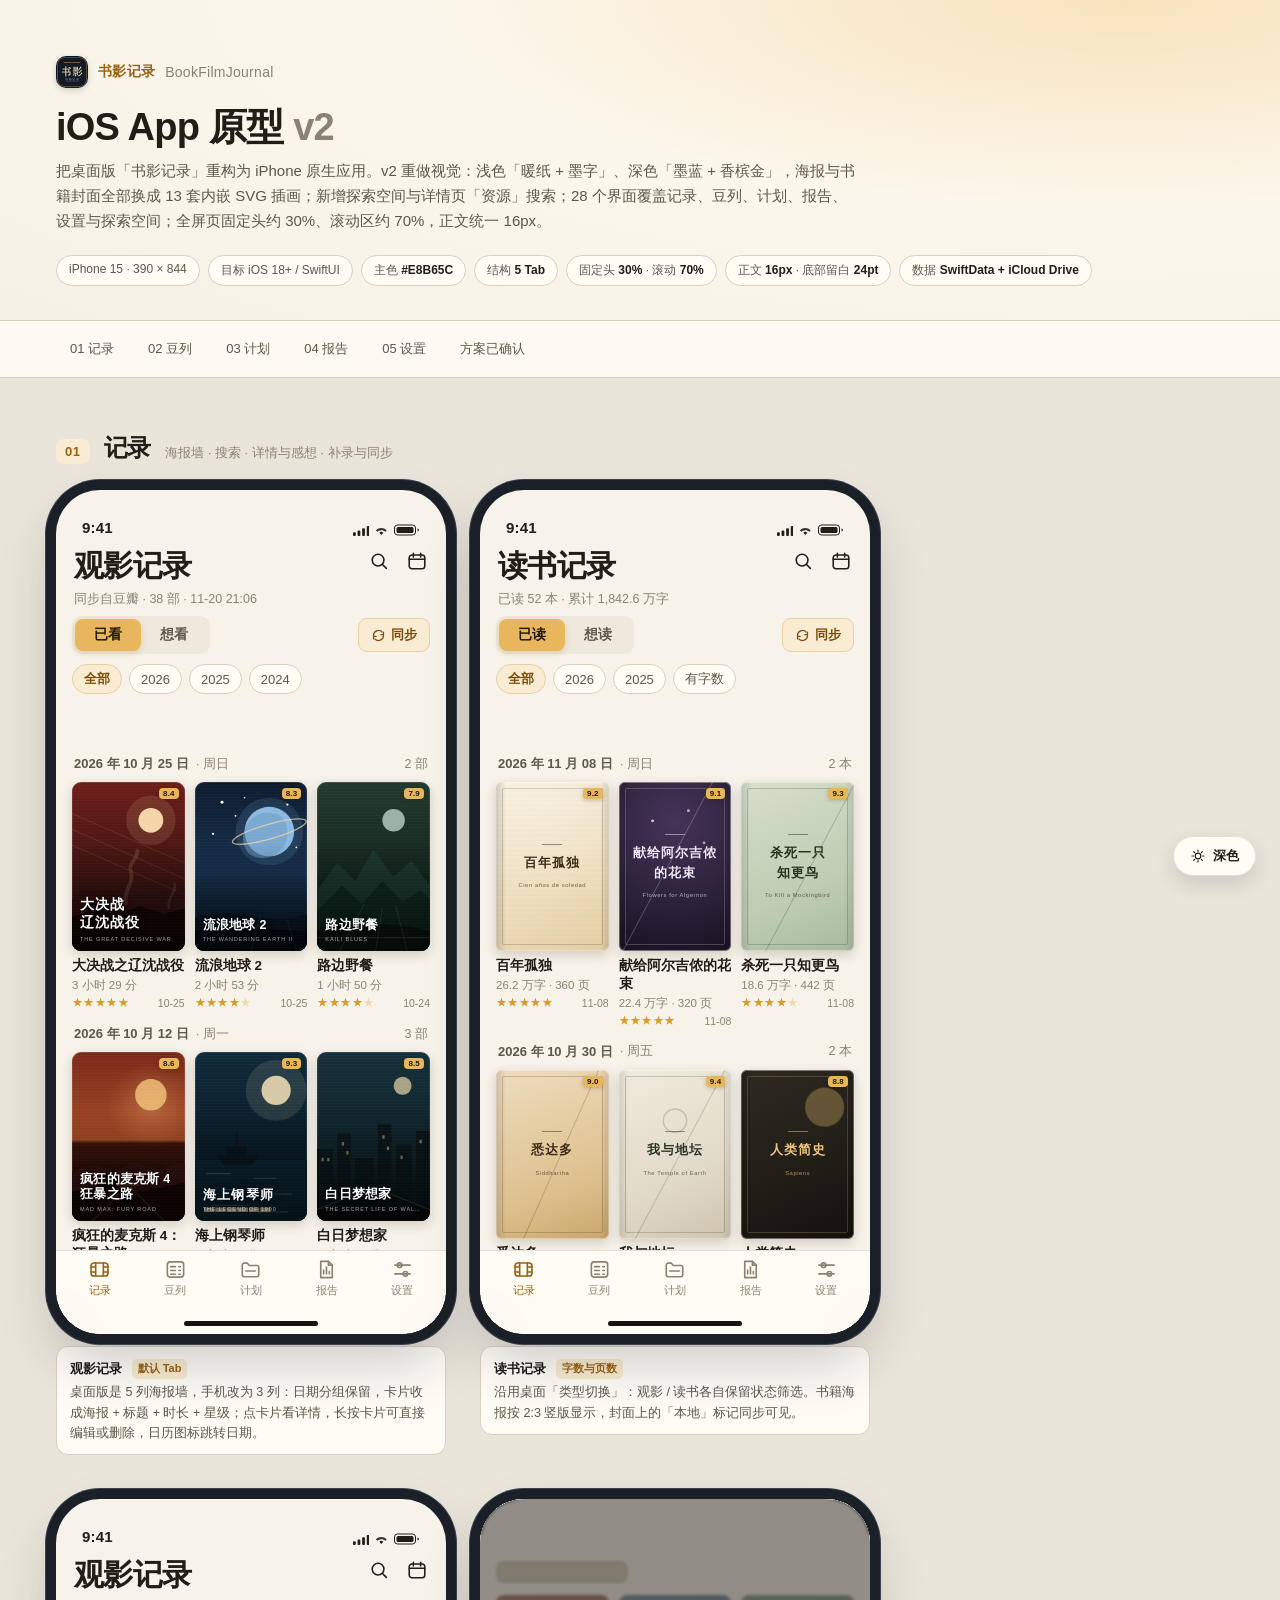
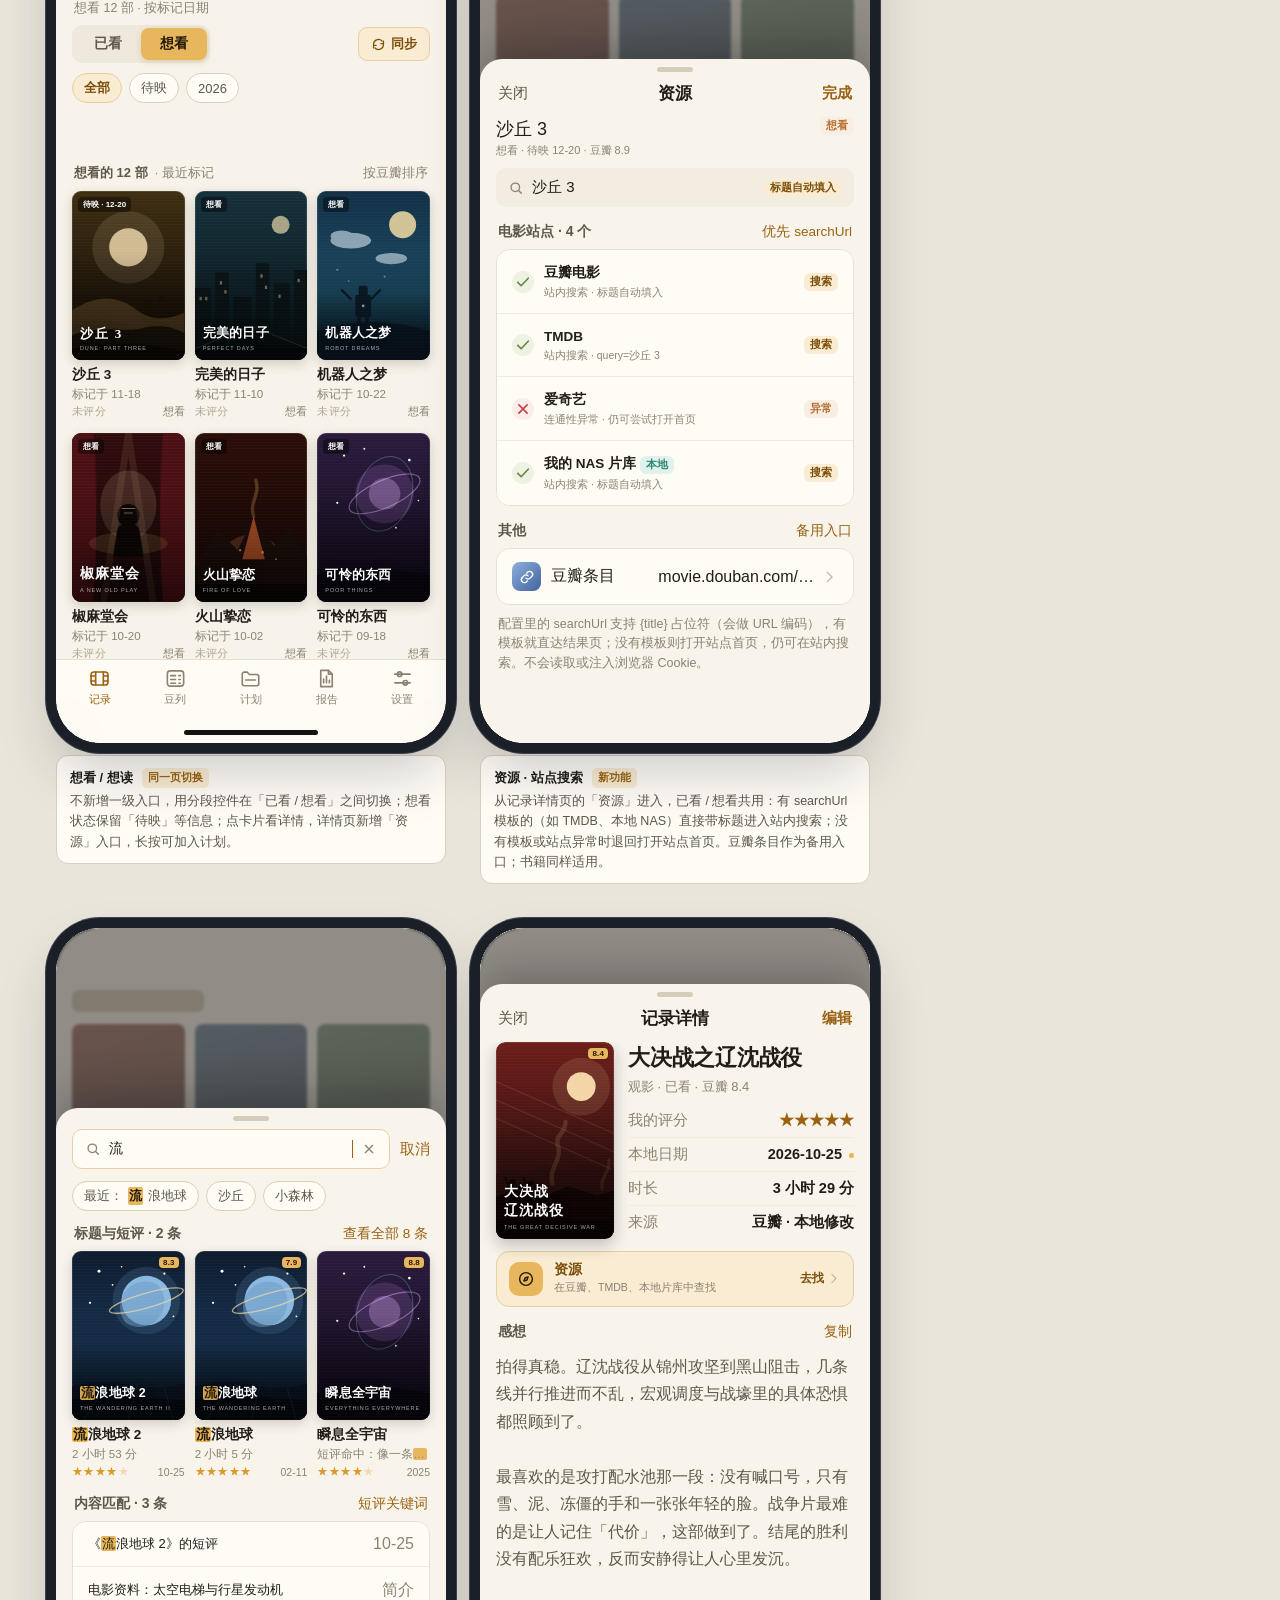
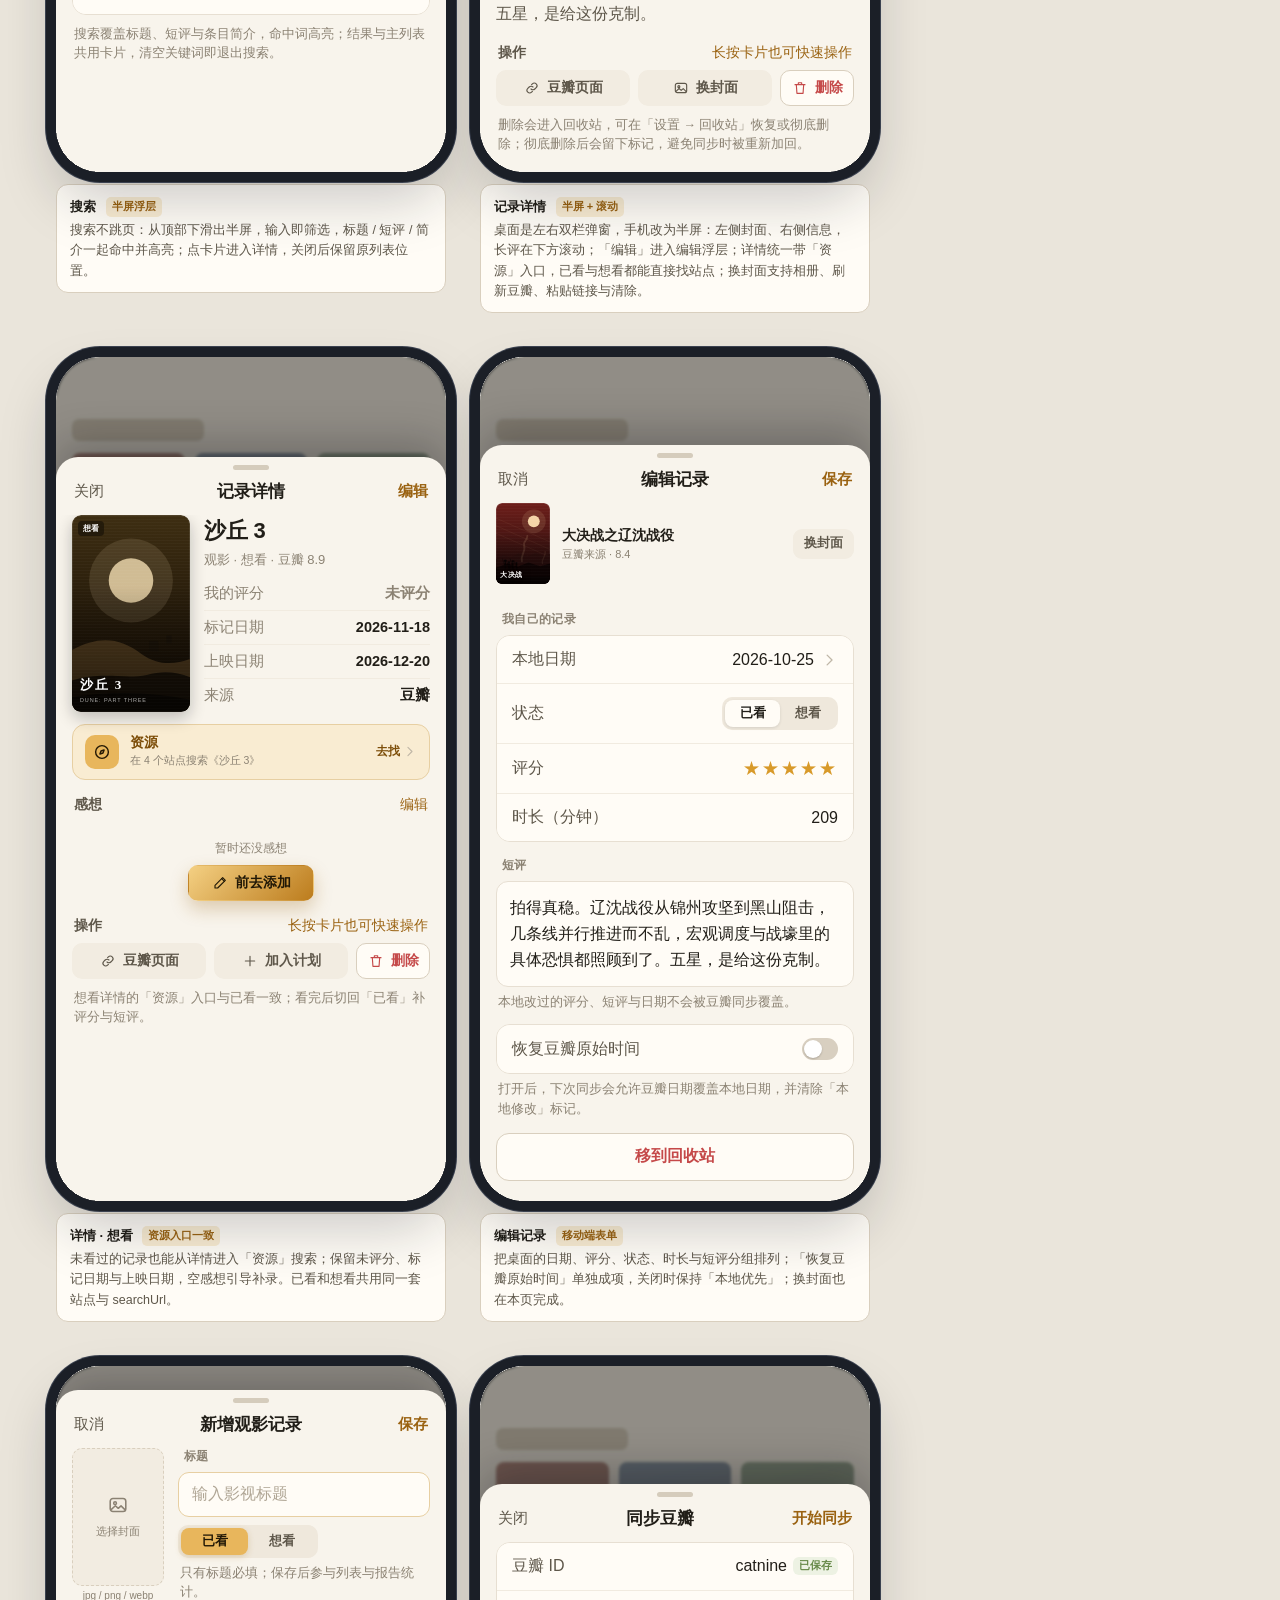
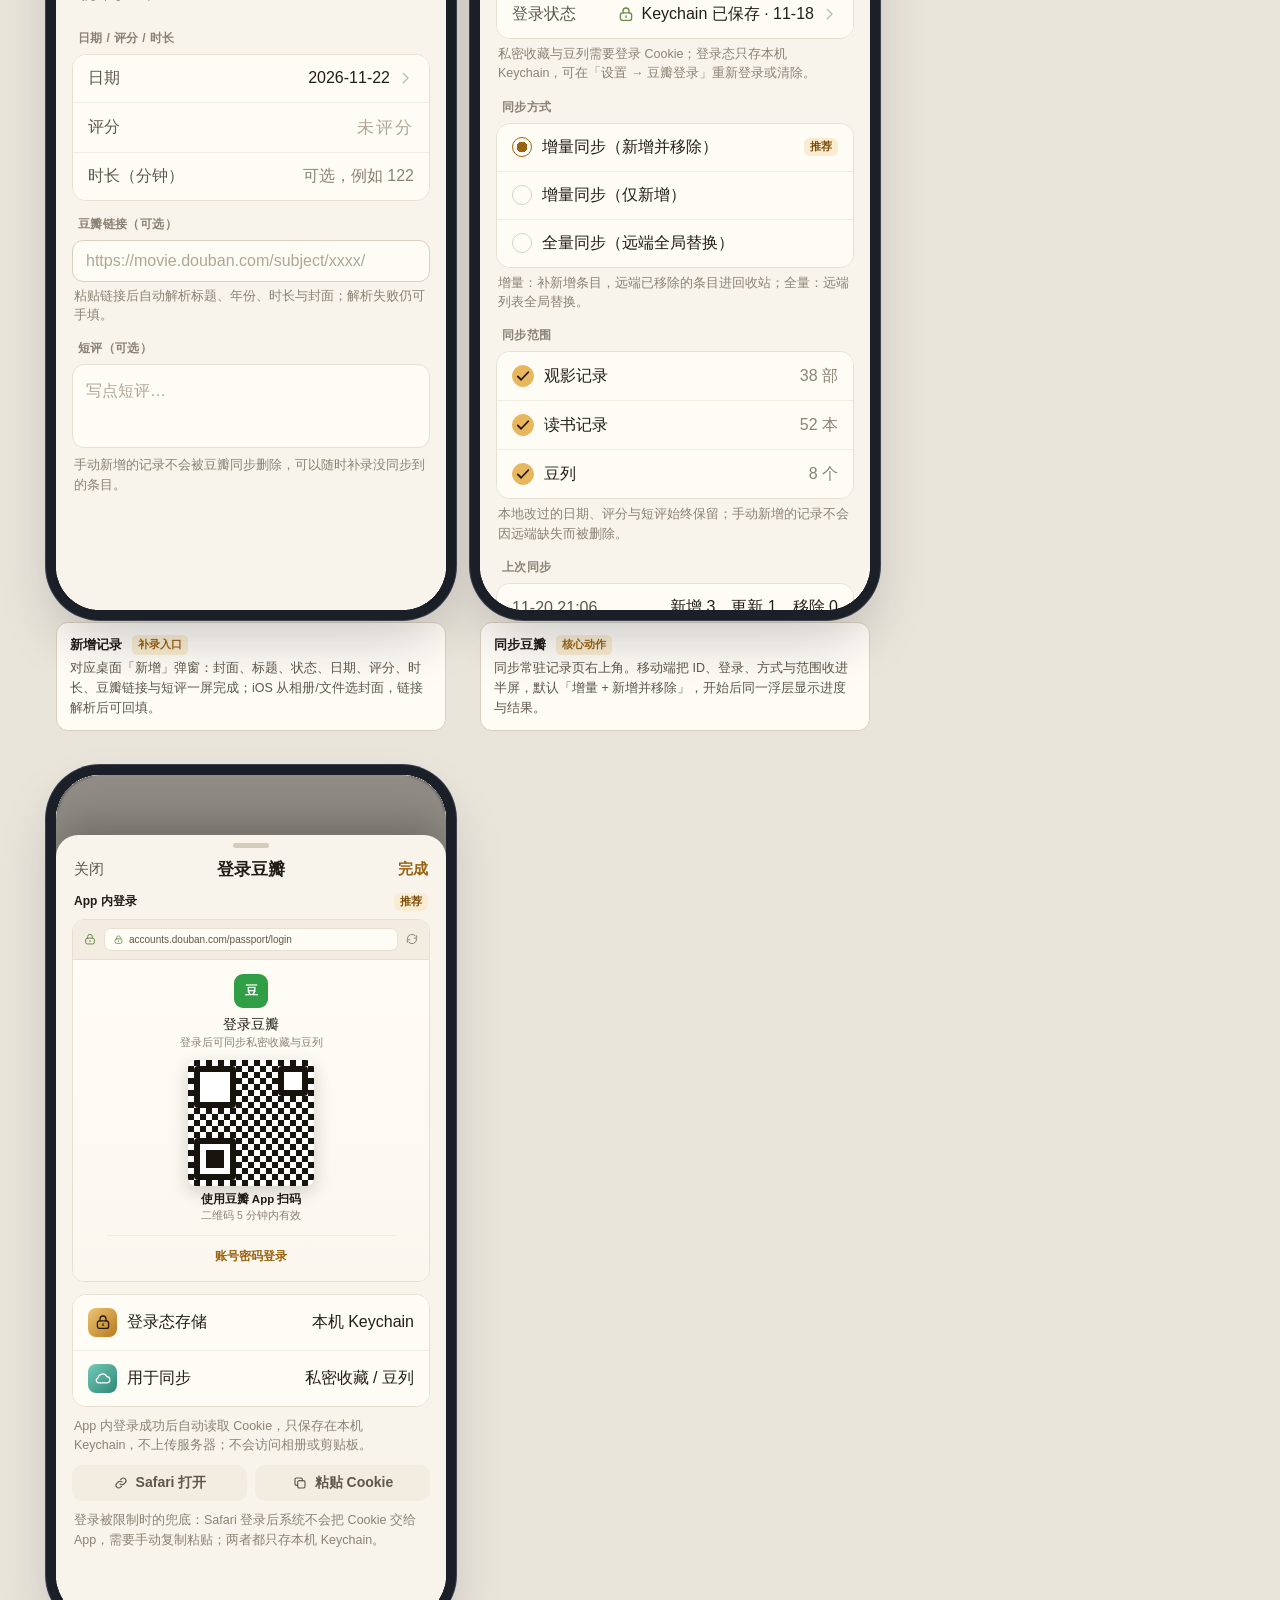
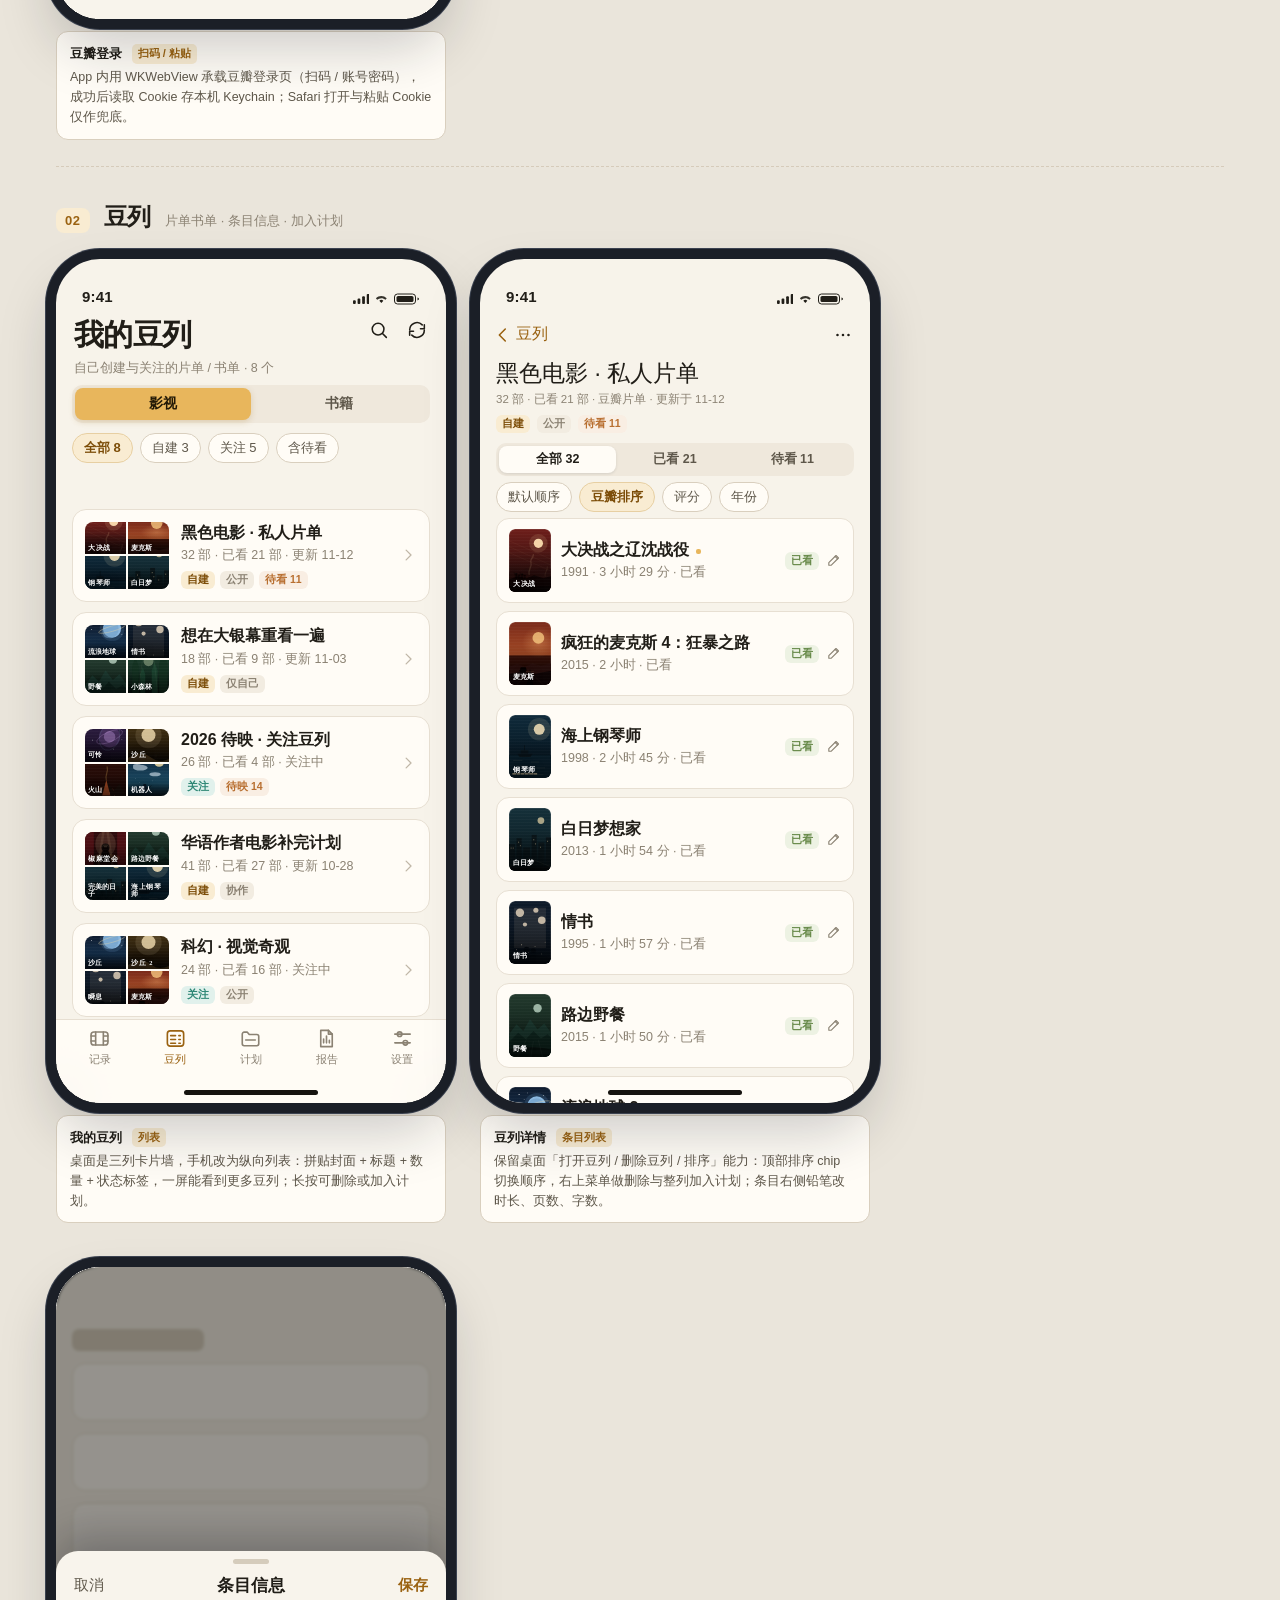
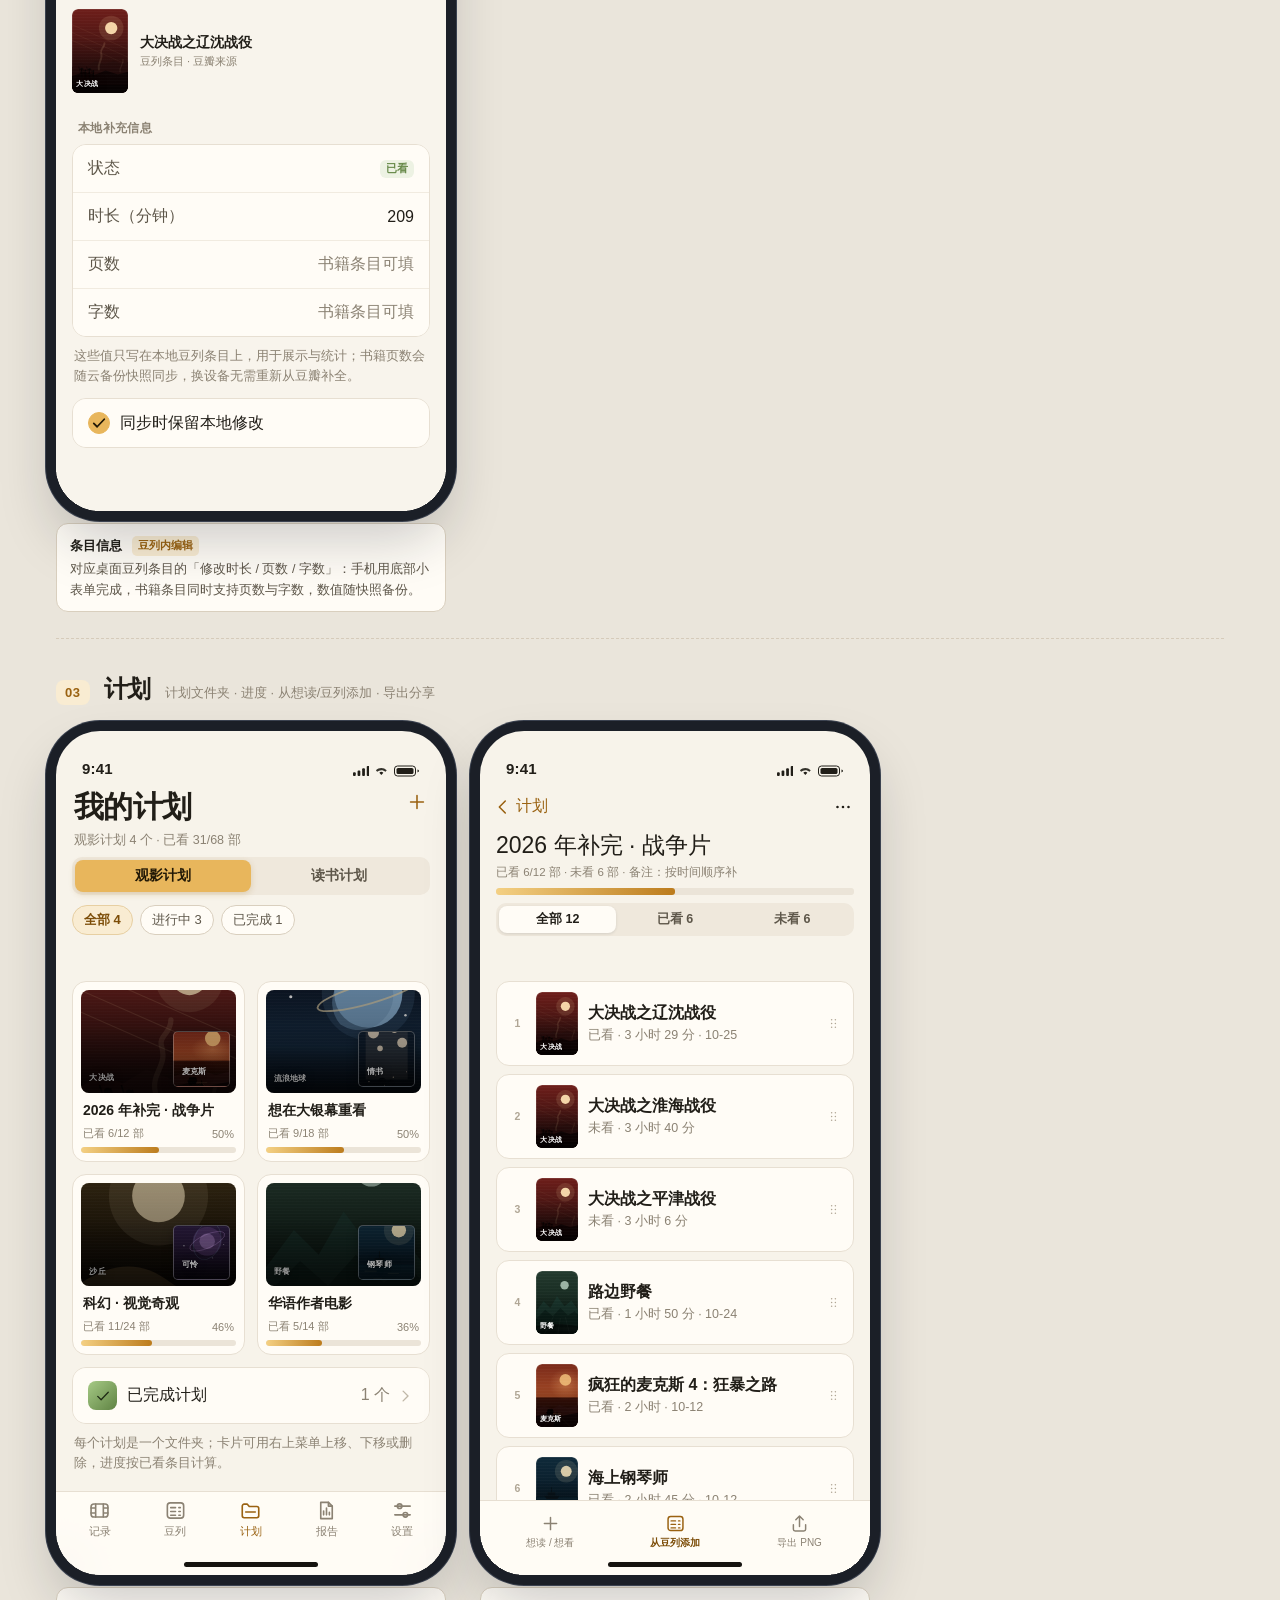
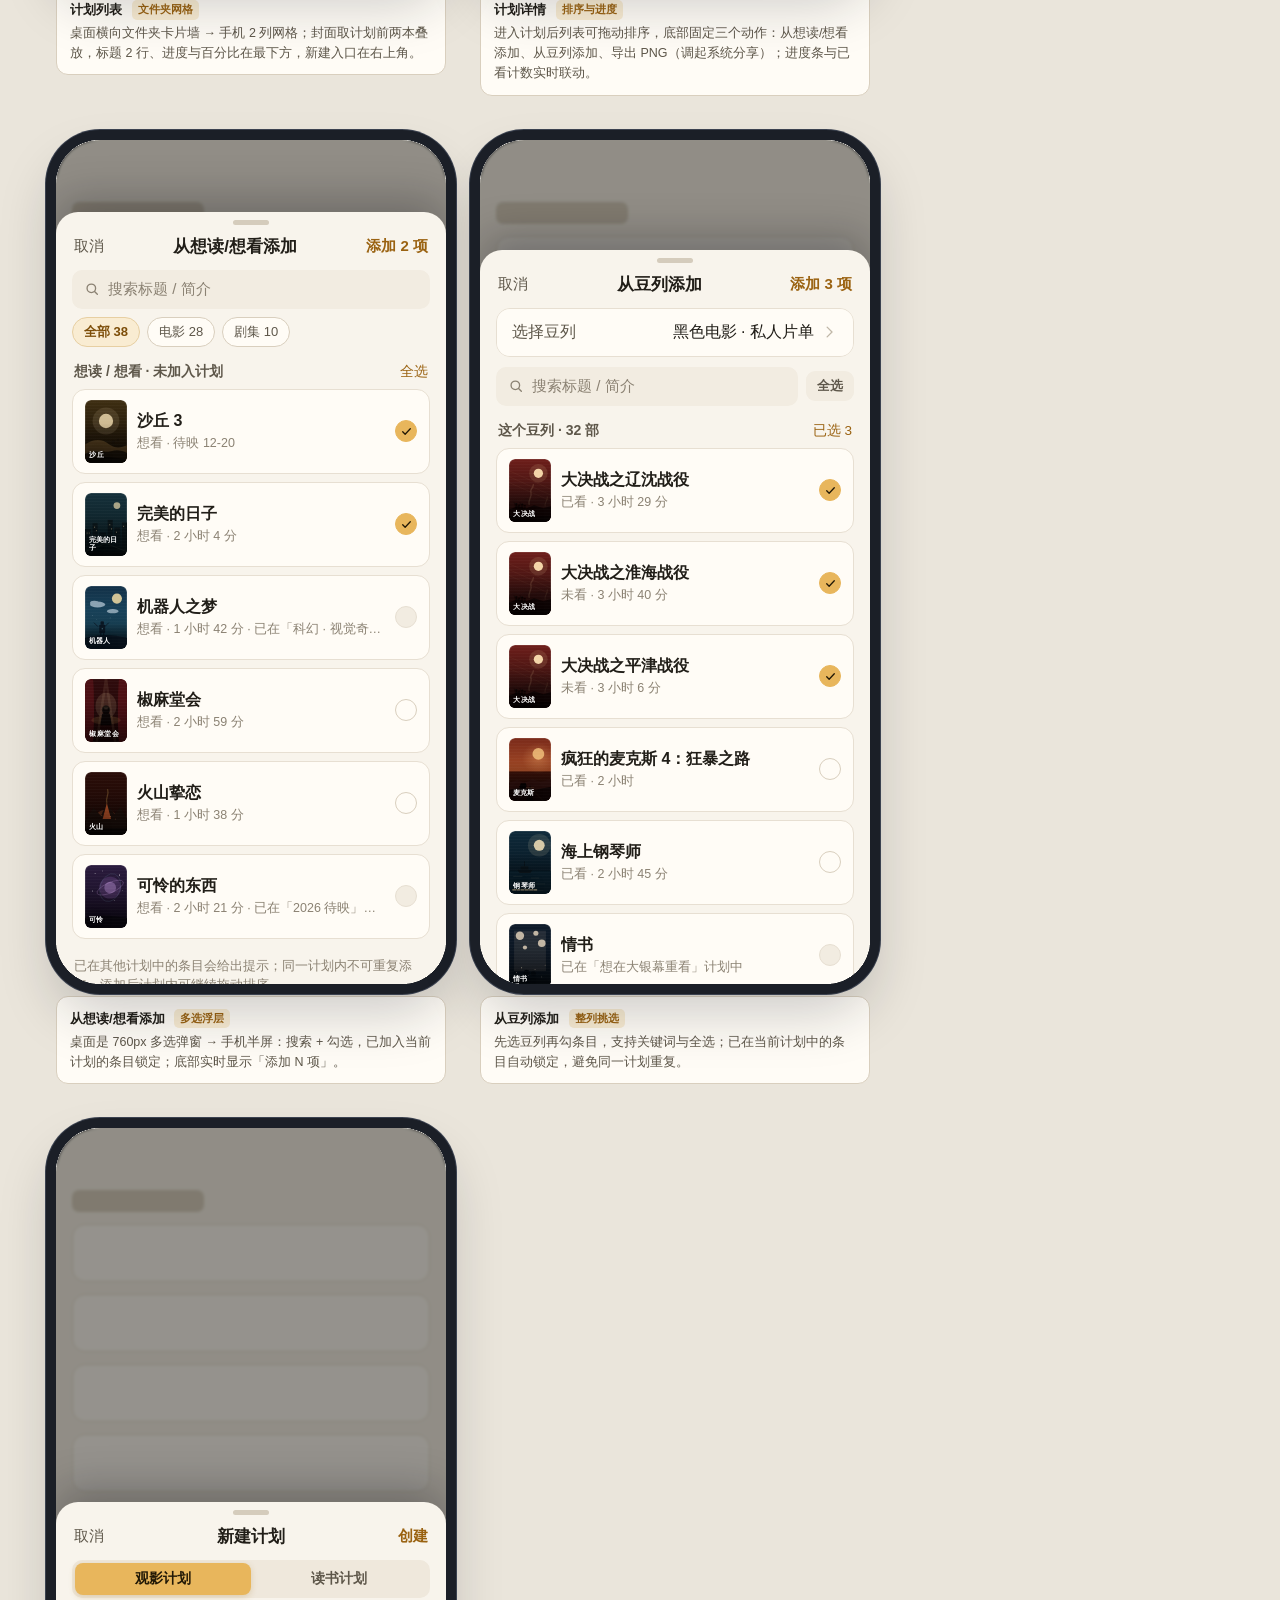
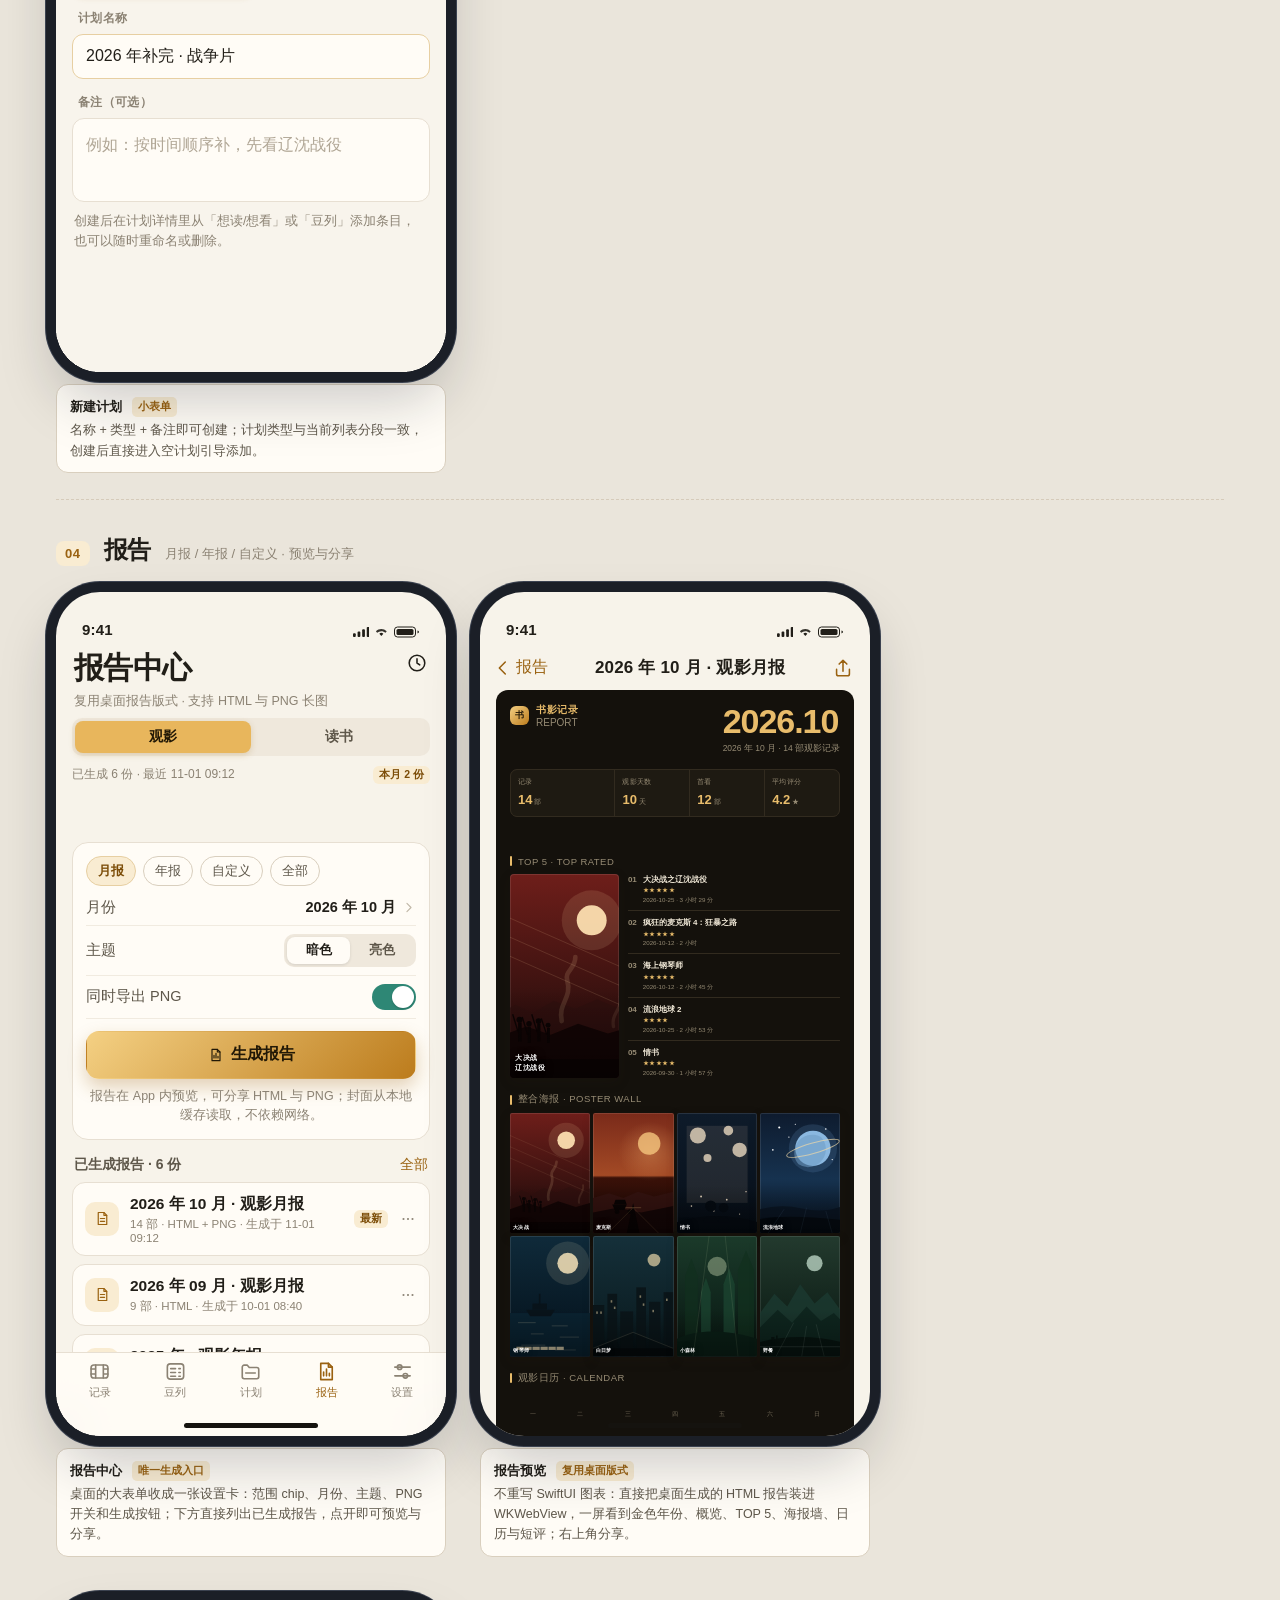
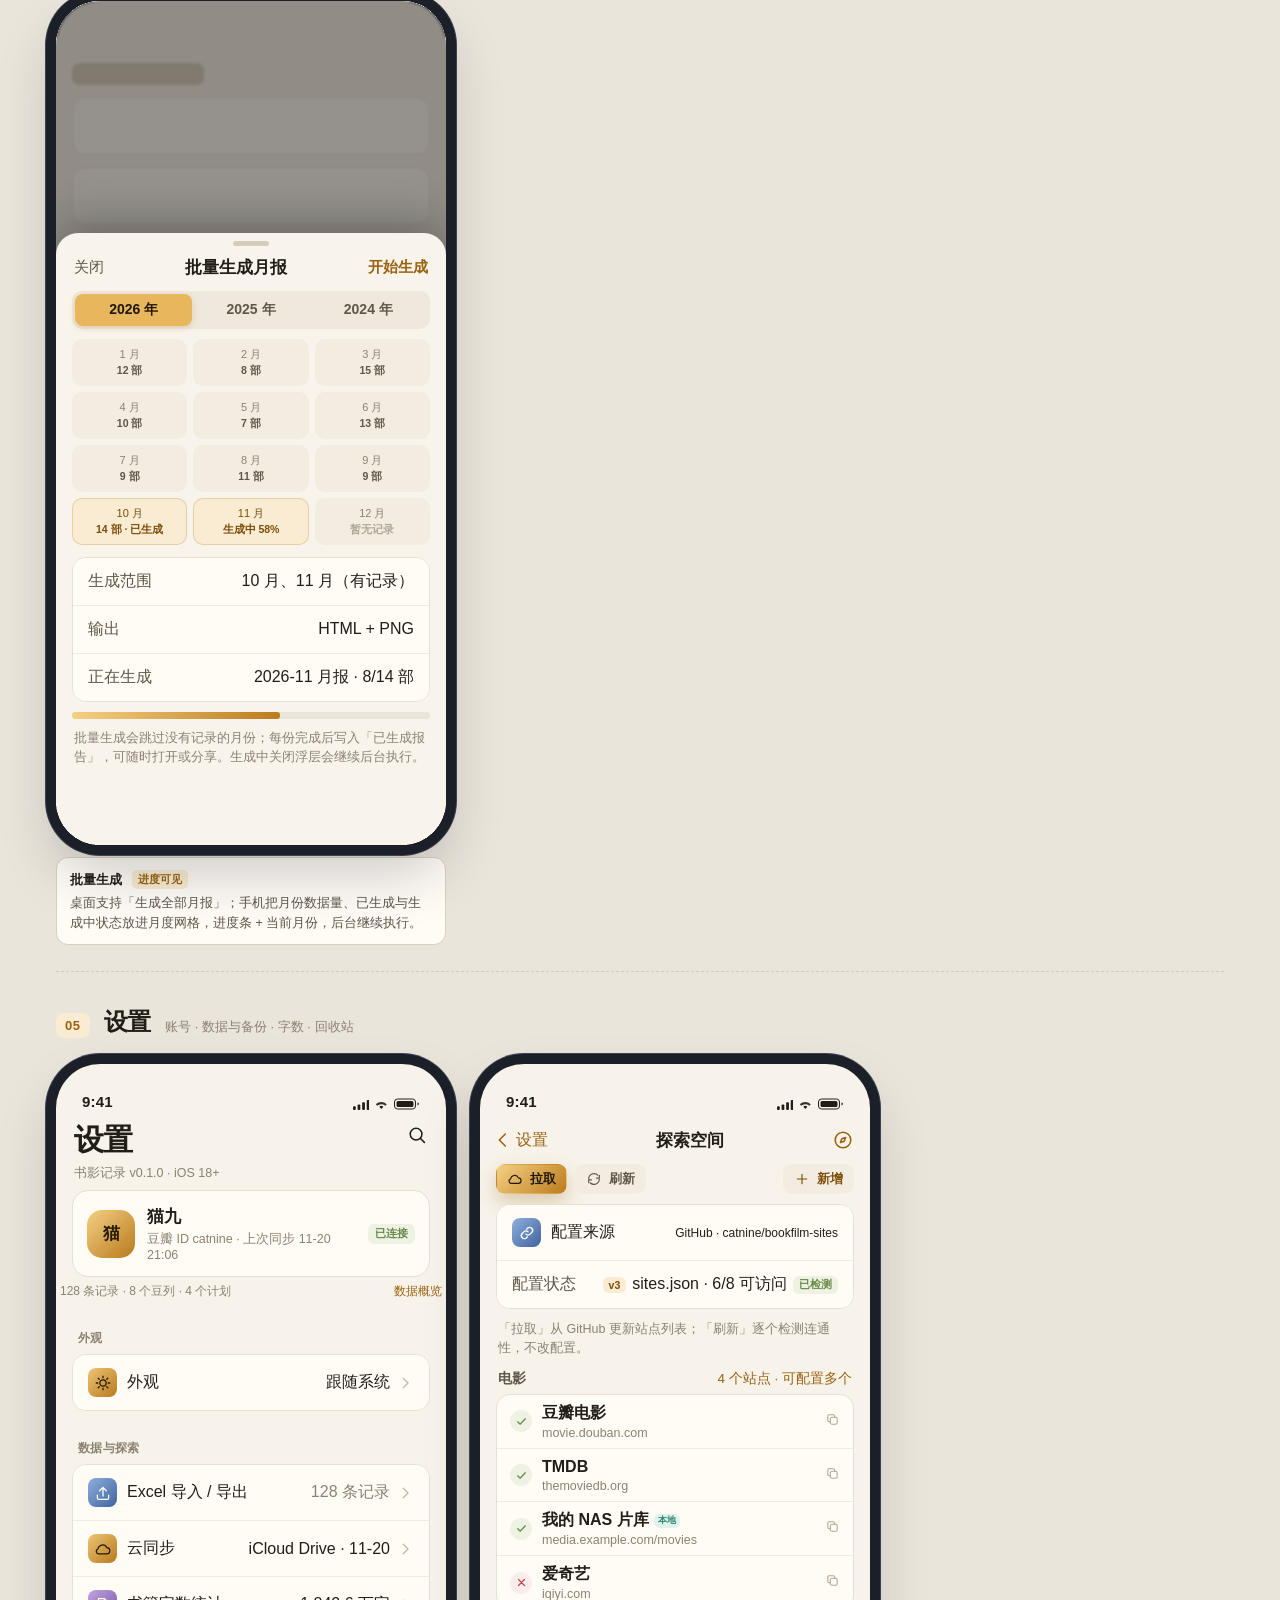
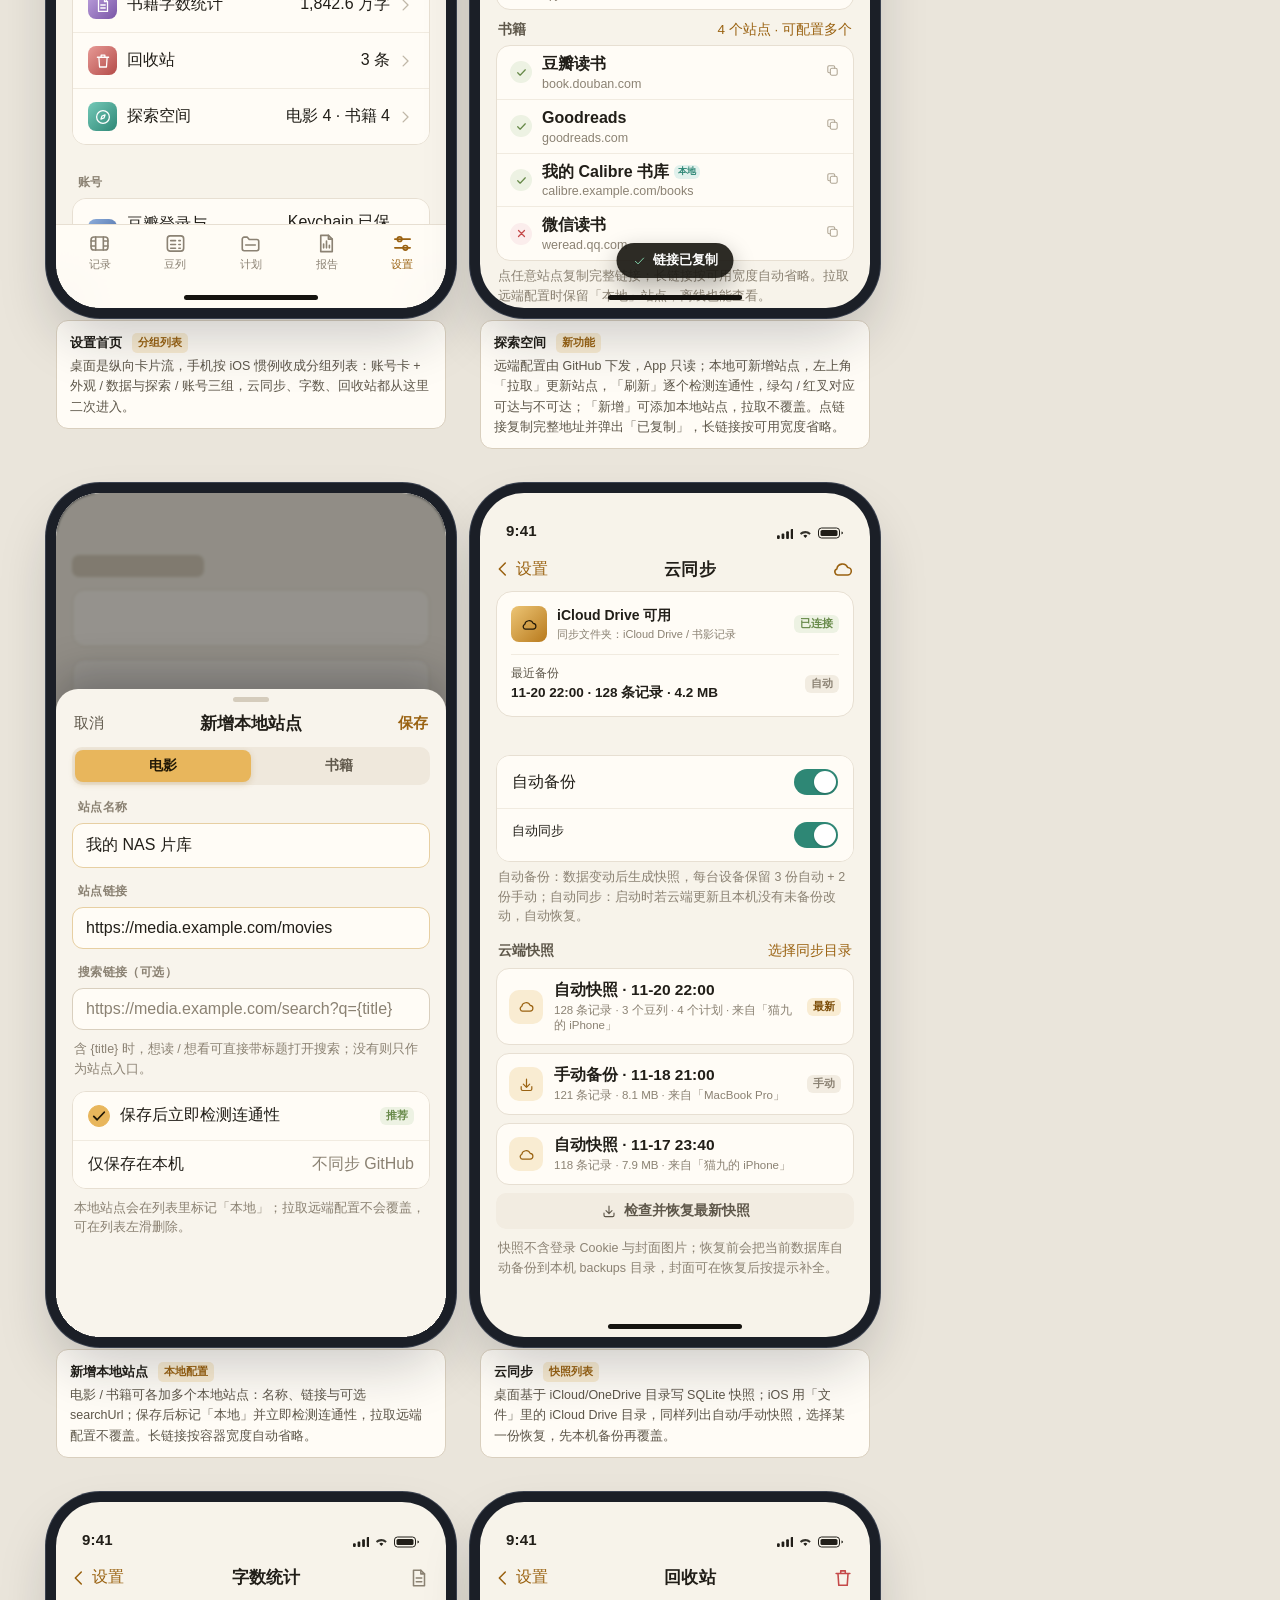
==== prototype/index.html @ 2e4cc7d2 "init" ====
<!doctype html>
<html lang="zh-CN">
<head>
<meta charset="utf-8">
<meta name="viewport" content="width=device-width, initial-scale=1">
<title>书影记录 · iOS App 原型 v2</title>
<script>
  (function () {
    var params = new URLSearchParams(location.search);
    var theme = params.get('theme') || localStorage.getItem('bookfilm-theme') || 'light';
    document.documentElement.dataset.theme = theme;
  })();
</script>
<style>
:root{
  --fs-display:30px; --fs-h1:22px; --fs-h2:19px; --fs-title:17px; --fs-body:16px; --fs-body-sm:14px; --fs-caption:12.5px; --fs-micro:10.5px;
  --head-h:250px; --scroll-inset:24px;
  --board-bg:#EAE5DB; --bg:#F7F3EA; --surface:#FFFCF6; --surface2:#FBF7EF; --subtle:#F2ECE1;
  --track:#EBE4D8; --divider-soft:#F1EBE0; --border:#E7DFD2; --border-strong:#D9CFBE; --board-border:#D6CBBA;
  --text:#211E18; --text2:#5E574A; --text3:#8B8273; --text4:#B0A695;
  --gold:#9A6211; --gold-deep:#7C4D08; --gold-soft:#F9ECD2; --gold-border:#E7CFA2; --gold-bright:#E8B65C;
  --teal:#2E8775; --teal-soft:#E1F1EC; --read:#688A4A; --read-soft:#EDF2E3; --wish:#B86F30; --wish-soft:#F9EEE3;
  --danger:#C54949; --danger-soft:#FBEDEC; --star:#D89A2A;
  --chevron:#C0B7A7; --grabber:#D5CCBC; --homebar:#15130F;
  --seg-bg:#EFE8DC; --toggle-off:#D8CFC0; --scrim:rgba(26,22,16,.46);
  --nav-bg:rgba(255,252,246,.88); --tabbar-bg:rgba(255,252,246,.94); --sheet-bg:#F8F4EC;
  --header-bg:radial-gradient(120% 145% at 88% 0%,#F8E3BC 0%,#FCF7ED 46%,#F6F1E7 100%),radial-gradient(70% 90% at 0% 110%,rgba(46,135,117,.12),transparent 62%);
  --rpt-bg:#14110C; --rpt-card:#1E1A12; --rpt-line:#322B1F; --rpt-text:#F0E8D7; --rpt-gold:#E8BC6B; --rpt-muted:#968B74;
}
:root[data-theme="dark"]{
  --board-bg:#0A0D13; --bg:#12161F; --surface:#1A1F2A; --surface2:#1F2430; --subtle:#232935;
  --track:#2C3341; --divider-soft:#242A35; --border:#2A3140; --border-strong:#374055; --board-border:#242B38;
  --text:#F2EBDD; --text2:#C3BBA9; --text3:#8E94A3; --text4:#697080;
  --gold:#E9BE70; --gold-deep:#F4D495; --gold-soft:#30291A; --gold-border:#554727; --gold-bright:#E9BE70;
  --teal:#5CBBA7; --teal-soft:#1B302C; --read:#94C477; --read-soft:#28321E; --wish:#E2A46C; --wish-soft:#392A1B;
  --danger:#FF7F87; --danger-soft:#39222A; --star:#E9BE70;
  --chevron:#5B6272; --grabber:#3C4350; --homebar:#F2EBDD;
  --seg-bg:#252B36; --toggle-off:#414A5C; --scrim:rgba(0,0,0,.58);
  --nav-bg:rgba(18,22,31,.88); --tabbar-bg:rgba(26,31,42,.94); --sheet-bg:#1A1F29;
  --header-bg:radial-gradient(120% 145% at 88% 0%,#3B2F19 0%,#181D28 48%,#0E1219 100%),radial-gradient(70% 90% at 0% 110%,rgba(92,187,167,.08),transparent 62%);
  --rpt-bg:#0F1117; --rpt-card:#1A1C21; --rpt-line:#2D2B26; --rpt-text:#F0E8D7; --rpt-gold:#E9BE70; --rpt-muted:#8C8573;
}
*{box-sizing:border-box;-webkit-font-smoothing:antialiased}
html,body{margin:0}
body{background:var(--board-bg);color:var(--text);font-family:-apple-system,BlinkMacSystemFont,"SF Pro Text","PingFang SC","Helvetica Neue",Arial,sans-serif}

/* ---------- board ---------- */
.board-header{padding:56px 56px 34px;background:var(--header-bg);border-bottom:1px solid var(--border-strong)}
.brand{display:flex;align-items:center;gap:10px;font-size:14px;font-weight:600;letter-spacing:.02em;color:var(--gold)}
.brand img{width:32px;height:32px;border-radius:10px;box-shadow:0 2px 6px rgba(30,22,10,.18)}
.brand .en{color:var(--text3);font-weight:500}
.board-header h1{margin:18px 0 8px;font-size:38px;line-height:1.15;letter-spacing:-.02em}
.board-header .sub{margin:0;max-width:800px;font-size:15px;line-height:1.68;color:var(--text2)}
.meta{display:flex;flex-wrap:wrap;gap:8px;margin-top:22px}
.pill{font-size:12px;color:var(--text2);background:var(--surface);border:1px solid var(--border-strong);border-radius:999px;padding:6px 12px}
.pill b{color:var(--text);font-weight:600}

.board-nav{position:sticky;top:0;z-index:20;display:flex;gap:6px;flex-wrap:wrap;padding:12px 56px;background:var(--nav-bg);backdrop-filter:blur(18px);border-bottom:1px solid var(--border-strong)}
.board-nav a,.board-nav a:visited{font-size:13px;color:var(--text2);text-decoration:none;padding:7px 14px;border-radius:8px}
.board-nav a:hover{background:var(--gold-soft);color:var(--gold-deep)}

main{padding:20px 56px}
.group{padding:34px 0 26px;border-bottom:1px dashed var(--board-border);scroll-margin-top:64px}
.group:last-child{border-bottom:none}
.group-head{display:flex;align-items:flex-end;gap:14px;margin-bottom:26px}
.group-num{font-size:13px;font-weight:700;color:var(--gold);background:var(--gold-soft);border-radius:8px;padding:5px 9px;letter-spacing:.04em}
.group-head h2{margin:0;font-size:24px;letter-spacing:-.01em}
.group-head p{margin:0 0 2px;font-size:13px;color:var(--text3);line-height:1.5}

.screens{display:flex;flex-wrap:wrap;gap:44px 34px;align-items:flex-start}
figure{margin:0;width:390px;display:flex;flex-direction:column;gap:12px}
figcaption{font-size:12.5px;line-height:1.62;color:var(--text2);background:var(--surface);border:1px solid var(--border-strong);border-radius:12px;padding:11px 13px}
figcaption b{display:block;margin-bottom:3px;font-size:13px;color:var(--text);font-weight:600}
.tagline{display:inline-block;font-size:11px;font-weight:600;color:var(--gold);background:var(--gold-soft);border-radius:5px;padding:1px 6px;margin-left:6px;vertical-align:1px}

/* ---------- phone ---------- */
.phone{position:relative;width:390px;height:844px;flex:0 0 auto;overflow:hidden;background:var(--bg);border-radius:44px;display:flex;flex-direction:column;box-shadow:0 0 0 10px #1B1F27,0 0 0 11px #3B4250,0 28px 56px rgba(20,23,32,.22)}
.sb{height:54px;flex:0 0 54px;display:flex;align-items:flex-end;justify-content:space-between;padding:0 26px 8px;font-size:15px;font-weight:600;letter-spacing:.01em;color:var(--text)}
.sb-icons{display:flex;align-items:center;gap:5px}
.sb-icons svg{height:11px;width:auto;fill:currentColor}
.sb-icons .battery{height:12px}

.nav{flex:0 0 44px;display:flex;align-items:center;justify-content:space-between;padding:0 16px;gap:8px}
.nav-title{font-size:var(--fs-title);font-weight:600;letter-spacing:.01em}
.nav .link{font-size:16px;color:var(--gold)}
.nav .link.muted{color:var(--text2)}
.nav .icons{display:flex;gap:15px;color:var(--text)}
.nav .icons svg,.nav .back svg{width:22px;height:22px}
.nav .back{display:flex;align-items:center;gap:2px;font-size:16px;color:var(--gold);margin-left:-4px}

.ico{width:22px;height:22px;fill:none;stroke:currentColor;stroke-width:1.7;stroke-linecap:round;stroke-linejoin:round;flex:0 0 auto}
.ico.sm{width:18px;height:18px}
.ico.xs{width:15px;height:15px;stroke-width:1.8}
.ico.ss{width:13px;height:13px;stroke-width:1.9}
.chev{color:var(--chevron)}

.large{padding:2px 18px 8px;display:flex;align-items:flex-start;justify-content:space-between;gap:10px}
.large h3{margin:0;font-size:var(--fs-display);font-weight:700;letter-spacing:-.02em;display:flex;align-items:center;gap:6px}
.large .cap{margin-top:4px;font-size:12.5px;color:var(--text3)}
.large .icons{display:flex;gap:16px;margin-top:4px}
.large .icons svg{width:22px;height:22px}

.body{flex:1;min-height:0;overflow:hidden;padding:0 16px var(--scroll-inset)}
.body.scroll{overflow-y:auto;scrollbar-width:none;padding-bottom:var(--scroll-inset)}
.body.scroll::-webkit-scrollbar{display:none}

.card{background:var(--surface);border:1px solid var(--border);border-radius:16px}
.muted{color:var(--text3)}
.nums{font-variant-numeric:tabular-nums}
.b600{font-weight:600}
.gold{color:var(--gold)} .teal{color:var(--teal)} .read{color:var(--read)} .wish{color:var(--wish)} .danger{color:var(--danger)}

/* ---------- headers / segmented ---------- */
.title-row{display:flex;align-items:center;justify-content:space-between;gap:10px;padding:0 16px 10px}
.seg{display:flex;background:var(--seg-bg);border-radius:10px;padding:3px;flex:1}
.seg span{flex:1;text-align:center;padding:7px 0;border-radius:8px;font-size:14px;font-weight:600;color:var(--text2);white-space:nowrap}
.seg .on{background:var(--surface);color:var(--text);box-shadow:0 1px 3px rgba(27,31,39,.12)}
.seg.gold .on{background:var(--gold-bright);color:#211806;box-shadow:0 2px 6px rgba(165,118,34,.24)}
.seg.sm span{font-size:12.5px;padding:5px 0}
.seg.fit{flex:0 0 auto}
.seg.fit span{flex:0 0 auto;padding-left:19px;padding-right:19px}

.chips{display:flex;flex-wrap:wrap;gap:7px}
.chips.hscroll{flex-wrap:nowrap;overflow-x:auto;overflow-y:hidden;scrollbar-width:none;padding-bottom:2px}
.chips.hscroll::-webkit-scrollbar{display:none}
.chip{font-size:13px;color:var(--text2);background:var(--surface);border:1px solid var(--border-strong);border-radius:999px;padding:5px 11px;display:flex;align-items:center;gap:5px;white-space:nowrap}
.chip.on{background:var(--gold-soft);border-color:var(--gold-border);color:var(--gold-deep);font-weight:600}
.chip .n{font-size:10.5px;color:var(--text3)}
.chips.row{flex-wrap:nowrap;overflow:hidden}

.icon-btn{width:34px;height:34px;border-radius:10px;background:var(--subtle);display:grid;place-items:center;color:var(--text)}
.sync-btn{display:inline-flex;align-items:center;gap:5px;height:34px;padding:0 12px;border-radius:9px;background:var(--gold-soft);border:1px solid var(--gold-border);color:var(--gold-deep);font-size:13px;font-weight:600;flex:0 0 auto}
.sync-btn .ico{width:15px;height:15px;stroke-width:1.9}
.icon-btn.gold{background:var(--gold-bright);color:#211806}
.btn{display:flex;align-items:center;justify-content:center;gap:7px;height:48px;border-radius:13px;font-size:16px;font-weight:600;background:var(--surface);border:1px solid var(--border-strong);color:var(--text)}
.btn.primary{background:linear-gradient(135deg,#F4D083,#BC7C1D);border-color:transparent;color:#211806;box-shadow:0 8px 18px rgba(150,96,18,.28)}
.btn.teal{background:var(--teal);border-color:transparent;color:#fff}
.btn.ghost{background:var(--subtle);border-color:transparent;color:var(--text2)}
.btn.danger{color:var(--danger);border-color:var(--border-strong)}
.btn.sm{height:36px;font-size:14px;border-radius:10px}
.btn.xs{height:30px;font-size:12.5px;border-radius:9px;padding:0 10px}
.btn .ico{width:16px;height:16px}

/* ---------- poster wall ---------- */
.day-head{display:flex;align-items:center;justify-content:space-between;padding:15px 2px 9px;font-size:12.5px;color:var(--text3)}
.day-head .l{display:flex;align-items:center;gap:7px}
.day-head .d{font-size:13px;font-weight:600;color:var(--text2)}
.day-head .sum{font-variant-numeric:tabular-nums}
.wall{display:grid;grid-template-columns:repeat(3,1fr);gap:14px 10px}
.pitem{min-width:0}
.poster{position:relative;border-radius:9px;overflow:hidden;aspect-ratio:2/3;display:flex;flex-direction:column;justify-content:flex-end;padding:9px 8px;color:#fff;background-color:#1A1511;box-shadow:inset 0 0 0 1px rgba(255,255,255,.1),0 4px 12px rgba(40,28,14,.18);isolation:isolate}
.poster .art{position:absolute;inset:0;width:100%;height:100%;z-index:0}
.poster::after{content:"";position:absolute;inset:0;z-index:1;background:linear-gradient(180deg,rgba(0,0,0,0) 36%,rgba(0,0,0,.5) 100%),repeating-linear-gradient(0deg,rgba(255,255,255,.022) 0 1px,transparent 1px 3px);pointer-events:none}
.poster .pt{position:relative;z-index:2;font-size:12.5px;font-weight:700;line-height:1.25;letter-spacing:.02em;text-shadow:0 1px 8px rgba(0,0,0,.5)}
.poster .pb{position:relative;z-index:2;font-size:5.5px;letter-spacing:.16em;opacity:.66;margin-top:3px;text-transform:uppercase;white-space:nowrap;overflow:hidden;text-overflow:ellipsis}
.poster .rbadge{position:absolute;top:6px;right:6px;z-index:3;font-size:8px;font-weight:700;color:#241804;background:var(--gold-bright);border-radius:4px;padding:1px 4px;letter-spacing:.02em;box-shadow:0 1px 4px rgba(40,24,4,.25)}
.poster .wbadge{position:absolute;top:6px;left:6px;z-index:3;font-size:8px;font-weight:600;color:#fff;background:rgba(0,0,0,.4);border-radius:4px;padding:2px 5px;backdrop-filter:blur(4px)}
.p-title{font-size:13.5px;font-weight:600;line-height:1.32;margin-top:6px;display:-webkit-box;-webkit-line-clamp:2;-webkit-box-orient:vertical;overflow:hidden}
.p-meta{font-size:11.5px;color:var(--text3);margin-top:3px;white-space:nowrap;overflow:hidden;text-overflow:ellipsis}
.p-foot{display:flex;align-items:center;justify-content:space-between;margin-top:3px}
.stars{color:var(--star);font-size:10.5px;letter-spacing:.4px}
.p-foot .d{font-size:10.5px;color:var(--text3)}
.local-dot{display:inline-block;width:5px;height:5px;border-radius:2px;background:var(--gold-bright);vertical-align:1px;margin-left:3px}
.empty{padding:56px 16px;text-align:center;color:var(--text3);font-size:12.5px;line-height:1.6}
.note{font-size:var(--fs-caption);color:var(--text3);line-height:1.55;padding:10px 2px 0}

/* movie poster skies (SVG art is layered on top at runtime) */
.p-a{background:linear-gradient(180deg,#6E1E1A 0%,#3B1210 58%,#140606 100%)}
.p-a2{background:linear-gradient(180deg,#4A0F12,#1C0908)}
.p-b{background:linear-gradient(180deg,#0E1B2E,#16324F 55%,#07101C)}
.p-b2{background:linear-gradient(180deg,#123047,#1B4B63 60%,#07131C)}
.p-d{background:linear-gradient(180deg,#1B3A2A,#0F241B 60%,#07130E)}
.p-e{background:linear-gradient(180deg,#2A1B3D,#1A1026 65%,#0C0714)}
.p-g{background:linear-gradient(180deg,#15303A,#0D2026 65%,#071216)}
.p-h{background:radial-gradient(60% 38% at 70% 32%,rgba(255,190,120,.3),rgba(255,190,120,0) 65%),linear-gradient(180deg,#7A2A1A 0%,#A34A25 52%,#3A1108 54%,#120403 100%)}
.p-j{background:linear-gradient(180deg,#3E2E12,#1C1307 70%,#0B0703)}
.p-k{background:linear-gradient(180deg,#0F2A3A,#081A26 60%,#04101A)}
.p-k2{background:linear-gradient(180deg,#2A0D08,#160604)}
.p-m{background:linear-gradient(180deg,#233A2E,#11221A 65%,#07120C)}
.p-n{background:linear-gradient(180deg,#0E1B2A,#0A1420 60%,#050B12)}

/* poster title typography */
.poster.p-a .pt,.poster.p-a2 .pt{font-family:"Songti SC","STSong",serif;font-size:14px;line-height:1.34;letter-spacing:.08em}
.poster.p-j .pt{font-family:"Songti SC","STSong",serif;font-size:13px;letter-spacing:.14em}
.poster.p-k .pt{font-family:"Songti SC","STSong",serif;font-size:13px;letter-spacing:.1em}
.poster.p-n .pt{font-family:"Songti SC","STSong",serif;font-size:13px;letter-spacing:.06em}

/* ---------- book covers ---------- */
.poster.book{justify-content:center;padding:17px 11px;text-align:center;color:#3A2B18;border-radius:6px;box-shadow:inset 0 0 0 1px rgba(255,255,255,.38),0 4px 12px rgba(40,28,14,.18)}
.poster.book .art{display:none}
.poster.book::before{content:"";position:absolute;inset:6px;border:1px solid currentColor;opacity:.22;border-radius:2px;z-index:1}
.poster.book::after{content:"";position:absolute;inset:0;z-index:1;pointer-events:none;background:
  linear-gradient(90deg,rgba(0,0,0,.16),rgba(0,0,0,0) 9%,rgba(0,0,0,0) 92%,rgba(0,0,0,.12)),
  radial-gradient(circle at 50% 16%,rgba(255,255,255,.2),rgba(255,255,255,0) 62%),
  repeating-linear-gradient(0deg,rgba(90,64,30,.022) 0 1px,rgba(90,64,30,0) 1px 5px)}
.poster.book .pt{position:relative;z-index:2;font-family:"Songti SC","STSong","Noto Serif SC",serif;font-size:12.5px;line-height:1.58;letter-spacing:.08em;text-shadow:none}
.poster.book .pt::before{content:"";display:block;width:20px;height:1px;background:currentColor;opacity:.5;margin:0 auto 9px}
.poster.book .pb{position:relative;z-index:2;font-size:5.8px;letter-spacing:.1em;opacity:.7;color:currentColor;margin-top:8px;line-height:1.45;white-space:normal;text-transform:none}
.poster.book.p-c{background:linear-gradient(155deg,#F8F0DF,#EDDCBA 64%,#E3CEA4);color:#3A2B18}
.poster.book.p-e{background:radial-gradient(circle at 50% 24%,#463358,#2A2038 62%,#191122);color:#F1E8F7}
.poster.book.p-f{background:linear-gradient(160deg,#EEDDBE,#DDBF8C 70%,#C9A66C);color:#3B2B18}
.poster.book.p-i{background:linear-gradient(155deg,#F0EBDD,#E2DAC8 62%,#CEC4AF);color:#2B3529}
.poster.book.p-j{background:linear-gradient(155deg,#2E2A22,#1F1C16 65%,#14110C);color:#EFC67D}
.poster.book.p-l{background:linear-gradient(155deg,#D6DFCB,#BFCDB4 62%,#A7B99E);color:#253020}
.poster.book.p-e::after{background:
  radial-gradient(circle at 30% 23%,rgba(255,255,255,.7) 0 1px,rgba(255,255,255,0) 1.8px),
  radial-gradient(circle at 62% 17%,rgba(255,255,255,.6) 0 1px,rgba(255,255,255,0) 1.8px),
  radial-gradient(circle at 76% 36%,rgba(255,255,255,.55) 0 1px,rgba(255,255,255,0) 1.8px),
  linear-gradient(118deg,rgba(255,255,255,0) 0 46%,rgba(255,255,255,.18) 46.2% 46.5%,rgba(255,255,255,0) 47%),
  linear-gradient(90deg,rgba(0,0,0,.16),rgba(0,0,0,0) 9%,rgba(0,0,0,0) 92%,rgba(0,0,0,.12))}
.poster.book.p-f::after{background:
  linear-gradient(114deg,rgba(90,60,24,0) 0 54%,rgba(90,60,24,.2) 54.2% 54.7%,rgba(90,60,24,0) 55%),
  linear-gradient(90deg,rgba(0,0,0,.13),rgba(0,0,0,0) 9%,rgba(0,0,0,0) 92%,rgba(0,0,0,.1))}
.poster.book.p-i::after{background:
  radial-gradient(circle at 50% 30%,rgba(60,80,54,0) 0 8%,rgba(60,80,54,.22) 8.6% 9.2%,rgba(60,80,54,0) 9.8%),
  linear-gradient(118deg,rgba(60,80,54,0) 0 52%,rgba(60,80,54,.18) 52.2% 52.7%,rgba(60,80,54,0) 53%),
  linear-gradient(90deg,rgba(0,0,0,.11),rgba(0,0,0,0) 9%,rgba(0,0,0,0) 92%,rgba(0,0,0,.09))}
.poster.book.p-j::after{background:
  radial-gradient(circle at 74% 22%,rgba(232,188,107,.32) 0 12%,rgba(232,188,107,0) 13%),
  linear-gradient(90deg,rgba(0,0,0,.28),rgba(0,0,0,0) 10%,rgba(0,0,0,0) 92%,rgba(0,0,0,.2))}
.poster.book.p-l::after{background:
  linear-gradient(118deg,rgba(37,48,32,0) 0 56%,rgba(37,48,32,.18) 56.2% 56.6%,rgba(37,48,32,0) 57%),
  linear-gradient(90deg,rgba(0,0,0,.12),rgba(0,0,0,0) 9%,rgba(0,0,0,0) 92%,rgba(0,0,0,.1))}

/* ---------- sheet ---------- */
.sheet-scrim{position:absolute;inset:0;background:var(--scrim);backdrop-filter:blur(1.5px);z-index:5}
.under{position:absolute;inset:0;background:var(--bg);padding:62px 16px 0;display:flex;flex-direction:column;gap:12px;z-index:1;filter:saturate(.9)}
.under-nav{height:22px;width:132px;border-radius:7px;background:var(--border-strong)}
.under-block{height:92px;border-radius:15px;background:var(--surface);border:1px solid var(--border)}
.under-row{height:58px;border-radius:13px;background:var(--surface);border:1px solid var(--border)}
.under-wall{flex:1;display:grid;grid-template-columns:repeat(3,1fr);gap:12px 10px;align-content:start}
.under-wall i{display:block;border-radius:8px;aspect-ratio:2/3;opacity:.55;filter:blur(.4px)}
.under-wall i:nth-child(3n+1){background:linear-gradient(165deg,#7E2B25,#2A1214)}
.under-wall i:nth-child(3n+2){background:linear-gradient(165deg,#2A4E7C,#0B1524)}
.under-wall i:nth-child(3n){background:linear-gradient(165deg,#476F52,#16241C)}
.sheet{position:absolute;left:0;right:0;bottom:0;z-index:6;display:flex;flex-direction:column;background:var(--sheet-bg);border-radius:22px 22px 0 0;overflow:hidden;box-shadow:0 -14px 40px rgba(15,17,21,.26)}
.grabber{width:36px;height:5px;border-radius:3px;background:var(--grabber);margin:8px auto 0;flex:0 0 auto}
.sheet-head{flex:0 0 auto;display:flex;align-items:center;justify-content:space-between;padding:10px 18px 12px}
.sheet-head .st{font-size:17px;font-weight:600}
.sheet-head .link{font-size:15px;color:var(--text2)}
.sheet-head .link.strong{color:var(--gold);font-weight:600}
.sheet-body{flex:1;min-height:0;overflow:hidden;padding:0 16px var(--scroll-inset)}
.sheet-body.scroll{overflow-y:auto;scrollbar-width:none}
.sheet-body.scroll::-webkit-scrollbar{display:none}

/* ---------- forms / rows ---------- */
.group-card{background:var(--surface);border-radius:14px;overflow:hidden;border:1px solid var(--border)}
.group-label{font-size:12px;font-weight:600;color:var(--text3);padding:15px 6px 7px;letter-spacing:.03em}
.field{display:flex;align-items:center;justify-content:space-between;gap:12px;padding:13px 15px;background:var(--surface);border-bottom:1px solid var(--divider-soft);font-size:var(--fs-body)}
.field:last-child{border-bottom:none}
.field .lb{color:var(--text2);flex:0 0 auto}
.field .vl{color:var(--text);text-align:right;display:flex;align-items:center;gap:6px;min-width:0}
.field .fl{display:flex;align-items:center;gap:10px;min-width:0}
.field .vl.muted{color:var(--text3)}
.field .sub{font-size:12px;color:var(--text3);margin-top:2px}
.field .ico{width:18px;height:18px}
.field .ico.gold{color:var(--gold)}
.toggle{width:44px;height:26px;border-radius:13px;background:var(--teal);position:relative;flex:0 0 auto}
.toggle::after{content:"";position:absolute;top:2px;right:2px;width:22px;height:22px;border-radius:11px;background:#fff;box-shadow:0 1px 2px rgba(0,0,0,.2)}
.toggle.off{background:var(--toggle-off)}
.toggle.off::after{right:auto;left:2px}
.toggle.sm{width:36px;height:22px}
.toggle.sm::after{width:18px;height:18px}

.input{display:flex;align-items:center;gap:8px;background:var(--surface);border:1px solid var(--border-strong);border-radius:11px;padding:11px 13px;font-size:16px;color:var(--text3);overflow:hidden}
.input span{white-space:nowrap;overflow:hidden;text-overflow:ellipsis;min-width:0}
.input.on{border-color:var(--gold-border);color:var(--text)}
.input .ph{color:var(--text4)}
.searchbar{display:flex;align-items:center;gap:8px;background:var(--subtle);border-radius:10px;padding:10px 12px;font-size:15px;color:var(--text3)}
.searchbar .ico{width:16px;height:16px;stroke-width:2}

.textarea{background:var(--surface);border:1px solid var(--border);border-radius:12px;padding:13px;font-size:16px;line-height:1.62;color:var(--text);min-height:104px}
.textarea .ph{color:var(--text4)}

/* ---------- tabbar ---------- */
.tabbar{position:relative;flex:0 0 84px;display:flex;padding:7px 6px 0;border-top:1px solid var(--border);background:var(--tabbar-bg);backdrop-filter:blur(20px)}
.tab{flex:1;display:flex;flex-direction:column;align-items:center;gap:3px;font-size:10.5px;color:var(--text3)}
.tab svg{width:23px;height:23px}
.tab.on{color:var(--gold)}
.homebar{position:absolute;left:50%;bottom:8px;transform:translateX(-50%);width:134px;height:5px;border-radius:3px;background:var(--homebar)}

/* ---------- detail ---------- */
.detail-top{display:flex;gap:14px}
.detail-cover{width:118px;flex:0 0 118px;aspect-ratio:2/3;border-radius:9px;position:relative;overflow:hidden;box-shadow:0 6px 16px rgba(10,12,16,.24)}
.detail-cover .poster{height:100%;aspect-ratio:auto;border-radius:9px}
.detail-info{flex:1;min-width:0;padding-top:2px}
.detail-info h4{margin:0;font-size:var(--fs-h1);line-height:1.3;letter-spacing:-.01em}
.detail-info .sub{margin-top:5px;font-size:13px;color:var(--text3)}
.kv{display:flex;align-items:baseline;justify-content:space-between;gap:10px;padding:7px 0;border-bottom:1px solid var(--divider-soft);font-size:14.5px}
.kv:last-child{border-bottom:none}
.kv .k{color:var(--text3)}
.kv .v{font-weight:600;text-align:right}
.comment{margin-top:4px;font-size:var(--fs-body);line-height:1.72;color:var(--text2);white-space:pre-line}
.section-t{display:flex;align-items:center;justify-content:space-between;font-size:var(--fs-body-sm);font-weight:600;color:var(--text2);padding:16px 2px 8px}
.section-t .link{font-size:13.5px;font-weight:500;color:var(--gold)}

/* ---------- doulist / plan rows ---------- */
.dl-card{display:flex;gap:12px;padding:12px;background:var(--surface);border:1px solid var(--border);border-radius:14px;margin-bottom:10px}
.mosaic{width:84px;flex:0 0 84px;display:grid;grid-template-columns:1fr 1fr;grid-template-rows:1fr 1fr;gap:2px;border-radius:8px;overflow:hidden}
.mosaic .poster{aspect-ratio:auto;border-radius:0;padding:3px;box-shadow:none}
.mosaic .poster .pt{font-size:6.5px;line-height:1.1}
.mosaic .poster .pb{display:none}
.dl-main{flex:1;min-width:0;display:flex;flex-direction:column;justify-content:center}
.dl-main h5{margin:0;font-size:16px;line-height:1.35;display:-webkit-box;-webkit-line-clamp:2;-webkit-box-orient:vertical;overflow:hidden}
.dl-main .meta{margin-top:4px;font-size:12.5px;color:var(--text3)}
.dl-main .tags{margin-top:7px;display:flex;gap:5px;flex-wrap:wrap}
.tag{display:inline-flex;align-items:center;gap:4px;font-size:10.5px;font-weight:600;border-radius:6px;padding:2px 6px;background:var(--subtle);color:var(--text3)}
.tag.gold{color:var(--gold-deep);background:var(--gold-soft)}
.tag.teal{color:var(--teal);background:var(--teal-soft)}
.tag.read{color:var(--read);background:var(--read-soft)}
.tag.wish{color:var(--wish);background:var(--wish-soft)}

.row{display:flex;align-items:center;gap:10px;padding:10px 12px;background:var(--surface);border:1px solid var(--border);border-radius:13px;margin-bottom:8px}
.row + .row{margin-top:0}
.row .thumb{width:42px;flex:0 0 42px;aspect-ratio:2/3;border-radius:6px;overflow:hidden;position:relative}
.row .thumb .poster{height:100%;aspect-ratio:auto;border-radius:6px;padding:4px}
.row .thumb .poster .pt{font-size:7px;line-height:1.15}
.row .thumb .poster .pb{display:none}
.row-main{flex:1;min-width:0}
.row-title{font-size:var(--fs-body);font-weight:600;white-space:nowrap;overflow:hidden;text-overflow:ellipsis}
.row-sub{font-size:12.5px;color:var(--text3);margin-top:3px;white-space:nowrap;overflow:hidden;text-overflow:ellipsis}
.row .right{display:flex;align-items:center;gap:7px;flex:0 0 auto}
.pos{width:17px;flex:0 0 17px;font-size:10.5px;font-weight:700;color:var(--text4);text-align:center}
.checkbox{width:22px;height:22px;border-radius:50%;border:1.6px solid var(--border-strong);display:grid;place-items:center;color:transparent;flex:0 0 auto}
.checkbox.on{background:var(--gold-bright);border-color:var(--gold-bright);color:#211806}
.checkbox.lock{background:var(--subtle);border-color:var(--border)}
.checkbox svg{width:13px;height:13px;stroke-width:2.4}

.folder-grid{display:grid;grid-template-columns:1fr 1fr;gap:12px}
.folder{background:var(--surface);border:1px solid var(--border);border-radius:14px;padding:8px;display:flex;flex-direction:column;gap:6px}
.folder .stack{position:relative;aspect-ratio:3/2;border-radius:8px;overflow:hidden;background:var(--subtle)}
.folder .stack .poster{position:absolute;border-radius:0;aspect-ratio:auto;box-shadow:none}
.folder .stack .poster.s1{inset:0;width:100%;height:100%;filter:brightness(.8) saturate(.9)}
.folder .stack .poster.s2{right:6px;bottom:6px;width:37%;height:54%;border-radius:5px;border:1px solid rgba(255,255,255,.32);box-shadow:0 4px 12px rgba(0,0,0,.3)}
.folder .stack .poster .pt{font-size:8px}
.folder .stack .poster .pb{display:none}
.folder .stack::after{content:"";position:absolute;inset:0;background:linear-gradient(180deg,rgba(0,0,0,.08),rgba(0,0,0,.34))}
.folder h6{margin:2px 2px 0;font-size:14px;line-height:1.35;font-weight:600;display:-webkit-box;-webkit-line-clamp:2;-webkit-box-orient:vertical;overflow:hidden}
.folder .fm{display:flex;align-items:center;justify-content:space-between;font-size:11px;color:var(--text3);padding:0 2px}
.progress{height:6px;border-radius:3px;background:var(--track);overflow:hidden}
.progress .fill{height:100%;border-radius:3px;background:linear-gradient(90deg,#F4D083,#BC7C1D)}
.progress.teal .fill{background:linear-gradient(90deg,#7AC9B8,var(--teal))}

/* ---------- report ---------- */
.report-compose{background:var(--surface);border:1px solid var(--border);border-radius:16px;padding:13px}
.compose-row{display:flex;align-items:center;justify-content:space-between;gap:10px;padding:8px 0;border-bottom:1px solid var(--divider-soft);font-size:14.5px}
.compose-row:last-of-type{border-bottom:none}
.compose-row .lb{color:var(--text2)}
.compose-row .vl{color:var(--text);font-weight:600;display:flex;align-items:center;gap:5px}
.report-file{display:flex;align-items:center;gap:11px;padding:11px 12px;background:var(--surface);border:1px solid var(--border);border-radius:13px;margin-bottom:8px}
.report-file .rf-ico{width:34px;height:34px;border-radius:10px;background:var(--gold-soft);color:var(--gold);display:grid;place-items:center;flex:0 0 auto}
.report-file .rf-ico svg{width:17px;height:17px}
.report-file .rf-main{flex:1;min-width:0}
.report-file .rf-title{font-size:15.5px;font-weight:600;white-space:nowrap;overflow:hidden;text-overflow:ellipsis}
.report-file .rf-meta{font-size:11.5px;color:var(--text3);margin-top:2px}
.report-file .more{color:var(--text3)}

.rpt{background:var(--rpt-bg);color:var(--rpt-text);border-radius:12px;overflow:hidden;padding:16px 14px 18px;position:relative}
.rpt .rp-top{display:flex;align-items:flex-start;justify-content:space-between}
.rpt .rp-brand{display:flex;align-items:center;gap:7px;font-size:10px;color:var(--rpt-muted)}
.rpt .rp-brand i{width:19px;height:19px;border-radius:6px;background:linear-gradient(135deg,#F4D083,#BC7C1D);display:grid;place-items:center;color:#241A08;font-size:9px;font-weight:800;font-style:normal}
.rpt .rp-brand b{color:var(--rpt-gold);font-weight:700;letter-spacing:.06em;font-size:9.5px}
.rpt .rp-num{font-size:34px;font-weight:800;letter-spacing:-.03em;color:var(--rpt-gold);line-height:1;font-variant-numeric:tabular-nums}
.rpt .rp-sub{font-size:8.5px;color:var(--rpt-muted);text-align:right;margin-top:5px}
.rpt .rp-stats{display:grid;grid-template-columns:4.2fr 3fr 3fr 3fr;gap:1px;background:var(--rpt-line);border:1px solid var(--rpt-line);border-radius:7px;overflow:hidden;margin-top:14px}
.rpt .rp-stat{background:var(--rpt-card);padding:7px 7px 8px}
.rpt .rp-stat .k{display:block;font-size:7px;color:var(--rpt-muted);margin-bottom:3px;letter-spacing:.03em}
.rpt .rp-stat .v{font-size:13px;font-weight:700;color:var(--rpt-gold);font-variant-numeric:tabular-nums}
.rpt .rp-stat .v small{font-size:7px;color:var(--rpt-muted);font-weight:500;margin-left:2px}
.rpt .rp-sec{display:flex;align-items:center;gap:6px;margin:15px 0 7px;font-size:9.5px;color:var(--rpt-muted);letter-spacing:.05em}
.rpt .rp-sec::before{content:"";width:2px;height:10px;background:var(--rpt-gold);border-radius:1px}
.rpt .rp-hero{display:flex;gap:9px;align-items:stretch}
.rpt .rp-hero .poster{width:33%;flex:0 0 33%;aspect-ratio:2/3;border-radius:4px;padding:5px}
.rpt .rp-hero .poster .pt{font-size:7px}
.rpt .rp-hero .poster .pb{display:none}
.rpt .rp-hero .poster::after{background:linear-gradient(180deg,rgba(0,0,0,0) 55%,rgba(0,0,0,.4))}
.rpt .rp-rank{flex:1;display:flex;flex-direction:column;gap:6px}
.rpt .rp-rank .it{display:flex;gap:6px;align-items:flex-start;font-size:7px;line-height:1.45;color:var(--rpt-muted);border-bottom:1px solid var(--rpt-line);padding-bottom:5px}
.rpt .rp-rank .it:last-child{border-bottom:none;padding-bottom:0}
.rpt .rp-rank .no{font-size:8px;font-weight:800;color:var(--rpt-muted);font-variant-numeric:tabular-nums}
.rpt .rp-rank .it b{display:block;color:var(--rpt-text);font-size:8px;font-weight:600;white-space:nowrap;overflow:hidden;text-overflow:ellipsis;max-width:126px}
.rpt .rp-rank .it .dt{display:block;font-size:6.2px;color:var(--rpt-muted);margin-top:1px}
.rpt .rp-rank .it .st{color:var(--rpt-gold);font-size:6px;letter-spacing:.5px;margin-top:1px;display:block}
.rpt .rp-wall{display:grid;grid-template-columns:repeat(4,1fr);gap:3px}
.rpt .rp-wall .poster{aspect-ratio:2/3;border-radius:2px;padding:3px}
.rpt .rp-wall .poster .pt{font-size:5px;line-height:1.1}
.rpt .rp-wall .poster .pb{display:none}
.rpt .rp-wall .poster::after{background:linear-gradient(180deg,rgba(0,0,0,0) 60%,rgba(0,0,0,.36))}
.rpt .rp-cal{display:grid;grid-template-columns:repeat(7,1fr);gap:2px;font-size:5.5px;color:var(--rpt-muted);text-align:center}
.rpt .rp-cal span{aspect-ratio:1;display:grid;place-items:center;border-radius:2px;background:rgba(255,255,255,.03)}
.rpt .rp-cal .h{color:var(--rpt-muted);opacity:.7;background:none}
.rpt .rp-cal .l1{background:rgba(229,180,95,.16)}
.rpt .rp-cal .l2{background:rgba(229,180,95,.34);color:#1B160A}
.rpt .rp-cal .l3{background:rgba(229,180,95,.62);color:#1B160A}
.rpt .rp-notes{display:grid;grid-template-columns:1fr 1fr;gap:6px;margin-top:2px}
.rpt .rp-note{background:var(--rpt-card);border-radius:3px;padding:6px;font-size:6px;line-height:1.55;color:var(--rpt-muted)}
.rpt .rp-note b{display:block;font-size:7px;color:var(--rpt-text);font-weight:600;margin-bottom:2px;white-space:nowrap;overflow:hidden;text-overflow:ellipsis}
.rpt .rp-note .dt{display:flex;justify-content:space-between;margin-top:3px;color:var(--rpt-muted);font-size:5.5px}
.rpt .rp-foot{display:flex;justify-content:space-between;margin-top:14px;font-size:6px;color:var(--rpt-muted);border-top:1px solid var(--rpt-line);padding-top:6px}

/* ---------- settings ---------- */
.profile{display:flex;align-items:center;gap:12px;background:var(--surface);border:1px solid var(--border);border-radius:16px;padding:14px;margin-bottom:4px}
.avatar{width:48px;height:48px;border-radius:15px;background:linear-gradient(135deg,#F4D083,#B87A1D);display:grid;place-items:center;color:#241A08;font-weight:800;font-size:17px;flex:0 0 auto}
.profile .pm{flex:1;min-width:0}
.profile .pn{font-size:17px;font-weight:700}
.profile .ps{font-size:12.5px;color:var(--text3);margin-top:3px}
.profile .pstat{font-size:10.5px;color:var(--read);background:var(--read-soft);border-radius:6px;padding:3px 7px;font-weight:600}
.sf-ico{width:29px;height:29px;border-radius:8px;display:grid;place-items:center;color:#fff;flex:0 0 auto}
.sf-ico svg{width:17px;height:17px}
.sf-ico.gold{background:linear-gradient(135deg,#EDC575,#B87A1D);color:#241A08}
.sf-ico.teal{background:linear-gradient(135deg,#74C9B8,#2E8775)}
.sf-ico.blue{background:linear-gradient(135deg,#8EAEDC,#41649E)}
.sf-ico.violet{background:linear-gradient(135deg,#C0A5E0,#7955A6)}
.sf-ico.red{background:linear-gradient(135deg,#E79A96,#B44B48)}
.settings-group{margin-bottom:14px}

/* ---------- calendar / misc ---------- */
.month-grid{display:grid;grid-template-columns:repeat(3,1fr);gap:6px}
.mcell{background:var(--subtle);border-radius:10px;padding:8px 6px;display:flex;flex-direction:column;align-items:center;gap:2px}
.mcell .m{font-size:11px;color:var(--text3)}
.mcell .v{font-size:10.5px;font-weight:600;font-variant-numeric:tabular-nums;color:var(--text2)}
.mcell.on{background:var(--gold-soft);box-shadow:inset 0 0 0 1px var(--gold-border)}
.mcell.on .m,.mcell.on .v{color:var(--gold-deep)}
.mcell.dim .v{color:var(--text4)}
.legend{display:flex;align-items:center;gap:12px;font-size:10.5px;color:var(--text3)}
.legend .sw{width:8px;height:8px;border-radius:2px;display:inline-block;margin-right:4px}

.sunken{font-size:10.5px;color:var(--text3);line-height:1.5;padding:8px 2px 0}
.divider{height:1px;background:var(--divider-soft);margin:2px 0}

/* ---------- decisions ---------- */
.decisions{padding:8px 56px 64px}
.decisions h2{font-size:24px;margin:0 0 6px;letter-spacing:-.01em}
.decisions .lead{margin:0 0 22px;font-size:13.5px;color:var(--text2);line-height:1.6}
.decision-grid{display:grid;grid-template-columns:repeat(auto-fill,minmax(360px,1fr));gap:14px}
.decision{background:var(--surface);border:1px solid var(--border-strong);border-radius:14px;padding:16px 18px}
.decision h3{margin:0 0 6px;font-size:14.5px;display:flex;align-items:center;gap:8px}
.decision h3 .idx{font-size:11px;font-weight:700;color:var(--gold);background:var(--gold-soft);border-radius:5px;padding:2px 6px}
.decision p{margin:0 0 8px;font-size:12.5px;line-height:1.65;color:var(--text2)}
.decision .rec{font-size:12px;color:var(--gold-deep);background:var(--gold-soft);border-radius:8px;padding:7px 9px;line-height:1.55}
.decision.open .rec{color:var(--wish);background:var(--wish-soft)}
.board-foot{padding:0 56px 60px;font-size:12px;color:var(--text3)}

.t9{font-size:9px}.t10{font-size:10px}.t11{font-size:11px}.t115{font-size:11.5px}.t12{font-size:12px}.t13{font-size:13px}.t135{font-size:13.5px}.t14{font-size:14px}.t15{font-size:15px}
.mt2{margin-top:2px}.mt4{margin-top:4px}.mt6{margin-top:6px}.mt8{margin-top:8px}.mt10{margin-top:10px}.mt12{margin-top:12px}.mt14{margin-top:14px}.mt16{margin-top:16px}
.flexb{display:flex;align-items:center;justify-content:space-between}
.hstack{display:flex;align-items:center}
.grow{flex:1;min-width:0;min-height:0}
.pad16{padding-left:16px;padding-right:16px}
.divide-t{border-top:1px solid var(--divider-soft)}
.hidden{display:none}

body.only .group{padding-top:16px;border-bottom:none}
body.only main{padding-top:0}

/* dark tweaks */
:root[data-theme="dark"] .poster{box-shadow:inset 0 0 0 1px rgba(255,255,255,.1),0 2px 7px rgba(0,0,0,.4)}
:root[data-theme="dark"] .poster.book{box-shadow:inset 0 0 0 1px rgba(255,255,255,.18),0 2px 7px rgba(0,0,0,.4)}
:root[data-theme="dark"] .seg .on{box-shadow:0 1px 3px rgba(0,0,0,.5)}
:root[data-theme="dark"] .avatar,:root[data-theme="dark"] .brand .dot{color:#241A08}
:root[data-theme="dark"] .sheet{box-shadow:0 -14px 40px rgba(0,0,0,.55)}
:root[data-theme="dark"] .phone{background:var(--bg)}
:root[data-theme="dark"] figcaption{background:var(--surface)}
:root[data-theme="dark"] .toggle::after{background:#F0ECE2}

.theme-toggle{position:fixed;right:24px;bottom:24px;z-index:99;display:flex;align-items:center;gap:7px;height:40px;padding:0 16px;border-radius:20px;background:var(--surface);color:var(--text);border:1px solid var(--border);box-shadow:0 8px 20px rgba(27,31,39,.14);font-size:13px;font-weight:600;cursor:pointer;font-family:inherit}
.theme-toggle svg{width:16px;height:16px;stroke:currentColor;fill:none;stroke-width:1.8;stroke-linecap:round;stroke-linejoin:round}
body.only .theme-toggle{display:none}

/* ---------- additions ---------- */
.hl{background:var(--gold-bright);color:#211806;border-radius:2px;padding:0 1px}
.radio{width:20px;height:20px;border-radius:50%;border:1.5px solid var(--gold);background:radial-gradient(circle,var(--gold) 0 42%,transparent 43%);display:inline-block;flex:0 0 auto}
.radio.off{border-color:var(--border-strong);background:transparent}
.qr{position:relative;width:158px;height:158px;border-radius:8px;background:#fff;
  background-image:repeating-conic-gradient(#17140D 0 25%,#FFFFFF 0 50%);
  background-size:15px 15px;background-position:0 0;box-shadow:0 6px 18px rgba(20,18,12,.18)}
.qr::before,.qr::after{content:"";position:absolute;width:38px;height:38px;background:#fff;border:7px solid #17140D;border-radius:4px}
.qr::before{left:7px;top:7px}
.qr::after{left:7px;bottom:7px;background:
  linear-gradient(#17140D,#17140D) center/18px 18px no-repeat,#fff}
.qr i{position:absolute;right:7px;top:7px;width:38px;height:38px;background:#fff;border:7px solid #17140D;border-radius:4px}
.bottom-bar{flex:0 0 auto;display:flex;align-items:center;gap:8px;padding:9px 16px 4px;border-top:1px solid var(--border);background:var(--tabbar-bg)}
.t105{font-size:10.5px}.t18{font-size:18px}.t22{font-size:22px}
.sf-ico.read{background:linear-gradient(135deg,#A6CA86,#5F8343);color:#1E2A14}
.map-table{width:100%;border-collapse:collapse;font-size:11.8px;color:var(--text2);line-height:1.55}
.map-table th{text-align:left;font-size:11px;color:var(--text3);font-weight:600;padding:0 10px 7px 0;border-bottom:1px solid var(--border-strong)}
.map-table td{padding:8px 10px 8px 0;border-bottom:1px solid var(--divider-soft);vertical-align:top}
.map-table td:first-child{color:var(--text);font-family:ui-monospace,SFMono-Regular,Menlo,monospace;font-size:11px;white-space:nowrap}
.map-table tr:last-child td{border-bottom:none}

/* ---------- login webview + explore ---------- */
.webview{background:var(--surface);border:1px solid var(--border);border-radius:12px;overflow:hidden;text-align:left}
.wv-bar{display:flex;align-items:center;gap:7px;padding:8px 10px;background:var(--subtle);border-bottom:1px solid var(--border);color:var(--text3);font-size:10.5px}
.wv-url{flex:1;min-width:0;display:flex;align-items:center;gap:5px;background:var(--surface);border:1px solid var(--border);border-radius:7px;padding:5px 8px;font-size:10px;color:var(--text2);white-space:nowrap;overflow:hidden;text-overflow:ellipsis}
.wv-url .ico{width:11px;height:11px;color:var(--read)}
.wv-body{padding:14px 14px 16px;text-align:center;background:linear-gradient(180deg,var(--surface),var(--surface2))}
.db-logo{width:34px;height:34px;border-radius:9px;background:#2F9E44;color:#fff;display:grid;place-items:center;font-size:13px;font-weight:800;margin:0 auto 8px}
.webview .qr{width:126px;height:126px;background-size:12px 12px;margin:0 auto}
.webview .qr::before,.webview .qr::after{width:30px;height:30px;border-width:6px;left:6px}
.webview .qr::before{top:6px}.webview .qr::after{bottom:6px}
.webview .qr i{width:30px;height:30px;border-width:6px;right:6px;top:6px}
.sstat{width:22px;height:22px;border-radius:50%;display:grid;place-items:center;flex:0 0 auto}
.sstat svg{width:13px;height:13px;stroke-width:2.3}
.sstat.ok{background:var(--read-soft);color:var(--read)}
.sstat.bad{background:var(--danger-soft);color:var(--danger)}
.site-row{display:flex;align-items:center;gap:10px;padding:8px 13px;border-bottom:1px solid var(--divider-soft)}
.site-row:last-child{border-bottom:none}
.site-main{flex:1;min-width:0}
.site-name{font-size:var(--fs-body);font-weight:600;line-height:1.3;display:flex;align-items:center;gap:5px;min-width:0}
.site-name .tag{font-size:9px;padding:1px 4px;flex:0 0 auto}
.site-link{font-size:12.5px;color:var(--text3);margin-top:2px;white-space:nowrap;overflow:hidden;text-overflow:ellipsis;max-width:190px}
.site-row .copy{color:var(--text4);flex:0 0 auto}
.site-row .copy svg{width:15px;height:15px}
.toast{position:absolute;left:50%;bottom:30px;transform:translateX(-50%);z-index:9;display:flex;align-items:center;gap:6px;background:rgba(28,25,20,.92);color:#fff;border-radius:999px;padding:9px 16px;font-size:12.5px;font-weight:600;box-shadow:0 8px 22px rgba(0,0,0,.28);white-space:nowrap}
.toast svg{width:14px;height:14px;color:#7FD1A8;flex:0 0 auto}
:root[data-theme="dark"] .toast{background:rgba(240,232,215,.94);color:#1C1812}
:root[data-theme="dark"] .toast svg{color:#2E8775}

.explore .field{padding-top:10px;padding-bottom:10px}
.explore .section-t{padding:11px 2px 6px}
.explore .note{padding-top:6px}

.plan-actions{flex:0 0 auto;display:flex;align-items:flex-start;padding:8px 8px 22px;border-top:1px solid var(--border);background:var(--tabbar-bg)}
.pa{flex:1;display:flex;flex-direction:column;align-items:center;gap:3px;padding:4px 0;font-size:10px;color:var(--text3);line-height:1.2;white-space:nowrap}
.pa .ico{width:21px;height:21px;stroke-width:1.7}
.pa.on{color:var(--gold-deep);font-weight:600}
.pa.on .ico{color:var(--gold)}

.resource-entry{display:flex;align-items:center;gap:11px;margin-top:12px;padding:10px 12px;background:var(--gold-soft);border:1px solid var(--gold-border);border-radius:13px}
.re-ico{width:34px;height:34px;border-radius:10px;background:var(--gold-bright);color:#241804;display:grid;place-items:center;flex:0 0 auto}
.re-ico .ico{width:18px;height:18px;stroke-width:1.9}
.re-main{flex:1;min-width:0}
.re-t{font-size:13.5px;font-weight:600;color:var(--gold-deep);line-height:1.25}
.re-s{font-size:10.5px;color:var(--text3);margin-top:2px;white-space:nowrap;overflow:hidden;text-overflow:ellipsis}
.re-go{display:flex;align-items:center;gap:2px;font-size:11.5px;font-weight:600;color:var(--gold-deep);flex:0 0 auto}

.page-head{flex:0 0 auto;min-height:var(--head-h);display:flex;flex-direction:column;overflow:hidden}
.page-head .profile{margin-left:16px;margin-right:16px}
.page-head > .group-card{margin-left:16px;margin-right:16px}

.rpt-cover{flex:1;min-height:0;margin:0 16px;padding:14px 14px 10px;border-radius:12px 12px 0 0}
.rpt-body{padding-top:0;border-radius:0 0 12px 12px}
.rpt-body .rp-sec:first-of-type{margin-top:14px}

</style>
</head>
<body>

<svg width="0" height="0" style="position:absolute" aria-hidden="true">
  <symbol id="i-record" viewBox="0 0 24 24"><rect x="3.2" y="5.2" width="17.6" height="13.6" rx="3"/><path d="M8 5.2v13.6M16 5.2v13.6M3.2 9.4h4.8M3.2 14.6h4.8M16 9.4h4.8M16 14.6h4.8"/></symbol>
  <symbol id="i-list" viewBox="0 0 24 24"><rect x="3.5" y="4" width="17" height="16" rx="3"/><path d="M7 9h5M7 13h5M7 17h5M15.5 9h1.5M15.5 13h1.5M15.5 17h1.5"/></symbol>
  <symbol id="i-folder" viewBox="0 0 24 24"><path d="M3.4 7.4a2 2 0 0 1 2-2h3.3l2 2.4h7.9a2 2 0 0 1 2 2v7.8a2 2 0 0 1-2 2H5.4a2 2 0 0 1-2-2z"/><path d="M7 13.6h10"/></symbol>
  <symbol id="i-report" viewBox="0 0 24 24"><path d="M6 3.5h8l4 4v13H6z"/><path d="M14 3.5v4h4M9 16.5v-4M12 16.5v-7M15 16.5v-2.5"/></symbol>
  <symbol id="i-set" viewBox="0 0 24 24"><path d="M4 7.5h16M4 16.5h16"/><circle cx="9" cy="7.5" r="2.4"/><circle cx="15" cy="16.5" r="2.4"/></symbol>
  <symbol id="i-search" viewBox="0 0 24 24"><circle cx="11" cy="11" r="6.4"/><path d="M15.8 15.8 20 20"/></symbol>
  <symbol id="i-filter" viewBox="0 0 24 24"><path d="M4 6.5h16M7 12h10M10 17.5h4"/></symbol>
  <symbol id="i-cal" viewBox="0 0 24 24"><rect x="3.5" y="5.5" width="17" height="15" rx="3"/><path d="M3.5 10h17M8 3.5v4M16 3.5v4"/></symbol>
  <symbol id="i-sync" viewBox="0 0 24 24"><path d="M20 12a8 8 0 0 1-13.7 5.6M4 12a8 8 0 0 1 13.7-5.6"/><path d="M4 17.6v-4.2h4.2M20 6.4v4.2h-4.2"/></symbol>
  <symbol id="i-plus" viewBox="0 0 24 24"><path d="M12 5v14M5 12h14"/></symbol>
  <symbol id="i-chev" viewBox="0 0 24 24"><path d="M9.5 5.5 16 12l-6.5 6.5"/></symbol>
  <symbol id="i-chev-d" viewBox="0 0 24 24"><path d="M6 9.5 12 15.5 18 9.5"/></symbol>
  <symbol id="i-back" viewBox="0 0 24 24"><path d="M14.5 5.5 8 12l6.5 6.5"/></symbol>
  <symbol id="i-close" viewBox="0 0 24 24"><path d="M6.5 6.5l11 11M17.5 6.5l-11 11"/></symbol>
  <symbol id="i-check" viewBox="0 0 24 24"><path d="M5 12.5 9.5 17 19 7"/></symbol>
  <symbol id="i-edit" viewBox="0 0 24 24"><path d="M4.5 19.5h4L20 8l-4-4L4.5 15.5v4z"/><path d="M14.5 5.5l4 4"/></symbol>
  <symbol id="i-trash" viewBox="0 0 24 24"><path d="M4.5 7h15M9.5 7V4.2h5V7M6.5 7l.9 13h9.2l.9-13"/></symbol>
  <symbol id="i-link" viewBox="0 0 24 24"><path d="M10.5 13.5a4 4 0 0 0 5.7 0l2.1-2.1a4 4 0 0 0-5.7-5.7l-1.2 1.2"/><path d="M13.5 10.5a4 4 0 0 0-5.7 0l-2.1 2.1a4 4 0 0 0 5.7 5.7l1.2-1.2"/></symbol>
  <symbol id="i-photo" viewBox="0 0 24 24"><rect x="3.5" y="5" width="17" height="14" rx="3"/><circle cx="8.8" cy="10" r="1.5"/><path d="m4.5 17 4.6-4.2 3.2 2.8 3-2.6 4.2 4"/></symbol>
  <symbol id="i-cloud" viewBox="0 0 24 24"><path d="M7.2 18.5h9.6a4.1 4.1 0 0 0 .3-8.2 6.2 6.2 0 0 0-11.8 1.7 3.4 3.4 0 0 0 1.9 6.5z"/></symbol>
  <symbol id="i-upload" viewBox="0 0 24 24"><path d="M12 16V4.5M7.5 9 12 4.5 16.5 9"/><path d="M4.5 15v3.5a2 2 0 0 0 2 2h11a2 2 0 0 0 2-2V15"/></symbol>
  <symbol id="i-download" viewBox="0 0 24 24"><path d="M12 4.5V16M7.5 11.5 12 16l4.5-4.5"/><path d="M4.5 15v3.5a2 2 0 0 0 2 2h11a2 2 0 0 0 2-2V15"/></symbol>
  <symbol id="i-share" viewBox="0 0 24 24"><path d="M12 15.5V3.5M7.8 7.7 12 3.5l4.2 4.2"/><path d="M5 13.5v5a2 2 0 0 0 2 2h10a2 2 0 0 0 2-2v-5"/></symbol>
  <symbol id="i-doc" viewBox="0 0 24 24"><path d="M6 3.5h8l4 4v13H6z"/><path d="M14 3.5v4h4M9 12h6M9 16h6"/></symbol>
  <symbol id="i-drag" viewBox="0 0 24 24"><circle cx="9" cy="6" r="1.2" fill="currentColor" stroke="none"/><circle cx="15" cy="6" r="1.2" fill="currentColor" stroke="none"/><circle cx="9" cy="12" r="1.2" fill="currentColor" stroke="none"/><circle cx="15" cy="12" r="1.2" fill="currentColor" stroke="none"/><circle cx="9" cy="18" r="1.2" fill="currentColor" stroke="none"/><circle cx="15" cy="18" r="1.2" fill="currentColor" stroke="none"/></symbol>
  <symbol id="i-more" viewBox="0 0 24 24"><circle cx="6" cy="12" r="1.4" fill="currentColor" stroke="none"/><circle cx="12" cy="12" r="1.4" fill="currentColor" stroke="none"/><circle cx="18" cy="12" r="1.4" fill="currentColor" stroke="none"/></symbol>
  <symbol id="i-lock" viewBox="0 0 24 24"><rect x="4.5" y="10.5" width="15" height="10" rx="3"/><path d="M8 10.5V8a4 4 0 0 1 8 0v2.5M12 14.5v2"/></symbol>
  <symbol id="i-clock" viewBox="0 0 24 24"><circle cx="12" cy="12" r="8.5"/><path d="M12 7.5V12l3 2"/></symbol>
  <symbol id="i-book" viewBox="0 0 24 24"><path d="M4 5.5A2.5 2.5 0 0 1 6.5 3H20v15.5H6.5A2.5 2.5 0 0 0 4 21z"/><path d="M4 18.5A2.5 2.5 0 0 1 6.5 16H20"/></symbol>
  <symbol id="i-eye" viewBox="0 0 24 24"><path d="M2.5 12S6 6.5 12 6.5 21.5 12 21.5 12 18 17.5 12 17.5 2.5 12 2.5 12z"/><circle cx="12" cy="12" r="2.6"/></symbol>
  <symbol id="i-star" viewBox="0 0 24 24"><path d="m12 4 2.4 5 5.6.7-4.1 3.8 1.1 5.5L12 16.4 7 19l1.1-5.5L4 9.7 9.6 9z"/></symbol>
  <symbol id="i-up" viewBox="0 0 24 24"><path d="M12 19V5M6.5 10.5 12 5l5.5 5.5"/></symbol>
  <symbol id="i-down" viewBox="0 0 24 24"><path d="M12 5v14M6.5 13.5 12 19l5.5-5.5"/></symbol>
  <symbol id="i-compass" viewBox="0 0 24 24"><circle cx="12" cy="12" r="8.5"/><path d="m14.8 9.2-1.5 4.1-4.1 1.5 1.5-4.1z"/></symbol>
  <symbol id="i-copy" viewBox="0 0 24 24"><rect x="8.5" y="8.5" width="11" height="11" rx="2.5"/><path d="M15.5 8.5V6.5a2 2 0 0 0-2-2h-7a2 2 0 0 0-2 2v7a2 2 0 0 0 2 2h2"/></symbol>
  <symbol id="i-sun" viewBox="0 0 24 24"><circle cx="12" cy="12" r="4.2"/><path d="M12 3v2M12 19v2M3 12h2M19 12h2M5.6 5.6l1.4 1.4M17 17l1.4 1.4M18.4 5.6 17 7M7 17l-1.4 1.4"/></symbol>

  <!-- poster art symbols (injected into movie posters at runtime) -->
  <symbol id="art-war" viewBox="0 0 100 150" preserveAspectRatio="xMidYMid slice">
    <circle cx="70" cy="34" r="22" fill="#FFD9A0" opacity=".12"/>
    <circle cx="70" cy="34" r="11" fill="#FFE3B4" opacity=".92"/>
    <g opacity=".14" stroke="#FFD9A0" stroke-width=".7"><path d="M0 28 100 72"/><path d="M0 42 100 86"/><path d="M0 56 100 100"/></g>
    <path d="M0 104 14 96 27 102 42 93 58 99 74 92 88 98 100 94V150H0Z" fill="#30100F" opacity=".7"/>
    <path d="M0 120 22 112 40 118 60 110 82 117 100 112V150H0Z" fill="#140505"/>
    <g fill="#0C0404"><circle cx="17" cy="107" r="2.2"/><rect x="16" y="109" width="2.6" height="14"/><circle cx="24" cy="110" r="2"/><rect x="23" y="112" width="2.3" height="12"/><circle cx="31" cy="108" r="2.1"/><rect x="30" y="110" width="2.4" height="13"/><circle cx="38" cy="111" r="1.8"/><rect x="37.2" y="113" width="2.1" height="11"/></g>
    <g stroke="#0C0404" stroke-width="1" opacity=".95"><path d="M16 116 12 103"/><path d="M23 118 19 105"/><path d="M30 116 26 103"/><path d="M37 118 33 106"/></g>
    <path d="M48 108c-3-13 8-17 4-30-2-7 6-8 6-17" fill="none" stroke="#FFD9A0" stroke-width="3.4" opacity=".14" stroke-linecap="round"/>
    <path d="M86 112c-2-10 7-13 5-22" fill="none" stroke="#FFD9A0" stroke-width="2.4" opacity=".1" stroke-linecap="round"/>
    <rect x="0" y="136" width="100" height="14" fill="#0A0303" opacity=".82"/>
  </symbol>
  <symbol id="art-stage" viewBox="0 0 100 150" preserveAspectRatio="xMidYMid slice">
    <path d="M0 0h19c0 34 6 64 0 150H0Z" fill="#4C1014"/><path d="M100 0H81c0 34-6 64 0 150h19Z" fill="#4C1014"/>
    <path d="M19 0c6 44 0 94 4 150h54c4-56-2-106 4-150Z" fill="#1A0808" opacity=".55"/>
    <ellipse cx="50" cy="64" rx="25" ry="31" fill="#FFDFA8" opacity=".13"/>
    <ellipse cx="50" cy="98" rx="35" ry="10" fill="#E8B65C" opacity=".15"/>
    <g fill="#0B0505"><circle cx="50" cy="73" r="10"/><path d="M40 86c2-8 18-8 20 0l4 24H36Z"/></g>
    <path d="M44 67h12M46 71h8" stroke="#FFDFA8" stroke-width="1" opacity=".45"/>
    <g stroke="#FFDFA8" opacity=".09" stroke-width="6"><path d="M50 0 28 150"/><path d="M50 0 72 150"/></g>
  </symbol>
  <symbol id="art-space" viewBox="0 0 100 150" preserveAspectRatio="xMidYMid slice">
    <circle cx="66" cy="44" r="30" fill="#76A9D6" opacity=".16"/><circle cx="66" cy="44" r="22" fill="#8AB8E0"/>
    <path d="M46 38a22 22 0 0 1 30-8 22 22 0 0 1 2 28 22 22 0 0 1-30 6 22 22 0 0 1-2-26Z" fill="#6E9BC4" opacity=".55"/>
    <ellipse cx="66" cy="44" rx="34" ry="6.5" fill="none" stroke="#F0D9A8" stroke-width="1.2" opacity=".7" transform="rotate(-16 66 44)"/>
    <g fill="#fff"><circle cx="24" cy="18" r="1.3"/><circle cx="36" cy="30" r=".8"/><circle cx="16" cy="46" r="1"/><circle cx="82" cy="20" r="1"/><circle cx="90" cy="58" r=".8"/><circle cx="44" cy="14" r=".7"/></g>
    <path d="M0 120q26-7 52-1t48-2v33H0Z" fill="#0A1522" opacity=".85"/><path d="M0 132q34-6 100 1v17H0Z" fill="#050B12"/>
    <g stroke="#8AB8E0" opacity=".12"><path d="M10 150 30 120"/><path d="M50 150 58 118"/><path d="M90 150 82 122"/></g>
  </symbol>
  <symbol id="art-road" viewBox="0 0 100 150" preserveAspectRatio="xMidYMid slice">
    <circle cx="70" cy="38" r="14" fill="#F3C27C" opacity=".82"/>
    <path d="M0 106 20 100 38 106 56 98 76 104 100 98v52H0Z" fill="#33120F"/><path d="M0 124 30 118 60 124 100 116v34H0Z" fill="#150606"/>
    <path d="M42 150 50 112 58 150Z" fill="#090303"/><path d="M40 118 60 118" stroke="#F3C27C" opacity=".35"/>
    <g fill="#090303"><path d="M24 114h18l-3 7H27Z"/><path d="M28 108h12l2 6H26Z"/><circle cx="30" cy="123" r="3"/><circle cx="46" cy="123" r="3"/></g>
    <g stroke="#F3C27C" opacity=".18"><path d="M50 118 18 150"/><path d="M50 118 82 150"/></g>
  </symbol>
  <symbol id="art-dunes" viewBox="0 0 100 150" preserveAspectRatio="xMidYMid slice">
    <circle cx="50" cy="50" r="17" fill="#F2DDB0" opacity=".8"/><circle cx="50" cy="50" r="32" fill="#F2DDB0" opacity=".12"/>
    <path d="M0 106c22-14 40-14 58 0 14 10 28 8 42 2v42H0Z" fill="#5A4322" opacity=".8"/>
    <path d="M0 128c26-10 44-2 62-6 14-4 26-2 38 4v24H0Z" fill="#1A1208"/><path d="M0 140c30-6 66-6 100 2v8H0Z" fill="#0D0904"/>
    <g fill="#1A1208"><path d="M64 96h7v8h-7Z"/><path d="M77 92h4v6h-4Z"/></g>
  </symbol>
  <symbol id="art-mountains" viewBox="0 0 100 150" preserveAspectRatio="xMidYMid slice">
    <circle cx="68" cy="34" r="10" fill="#CFE8D8" opacity=".7"/>
    <path d="M0 96 18 72 34 88 50 60 68 84 84 70 100 92v58H0Z" fill="#1B3A31" opacity=".78"/>
    <path d="M0 114 22 92 40 108 58 88 76 106 92 96 100 104v46H0Z" fill="#0E241E" opacity=".92"/><path d="M0 132c30-8 70-8 100 0v18H0Z" fill="#071410"/>
    <path d="M0 138h100" stroke="#CFE8D8" opacity=".25" stroke-width=".7"/>
    <g stroke="#D9EDE2" opacity=".16" stroke-width=".8"><path d="M20 150 42 108"/><path d="M52 150 58 112"/><path d="M80 150 70 110"/></g>
    <g fill="#071410"><path d="M14 126h4v8h-4Z"/><path d="M20 124h2v10h-2Z"/></g>
  </symbol>
  <symbol id="art-sea" viewBox="0 0 100 150" preserveAspectRatio="xMidYMid slice">
    <circle cx="72" cy="34" r="13" fill="#F6E2B8" opacity=".85"/><circle cx="72" cy="34" r="27" fill="#F6E2B8" opacity=".12"/>
    <rect x="0" y="96" width="100" height="54" fill="#0A2230"/>
    <g stroke="#F6E2B8" opacity=".22"><path d="M10 108h22M52 112h20M26 122h16M62 126h24M14 136h30M56 142h26"/></g>
    <g fill="#08131A"><path d="M20 92h36l-5 8H25Z"/><path d="M28 84h18v8H28Z"/><rect x="36" y="72" width="2" height="13"/></g>
    <g fill="#F6E2B8" opacity=".78"><rect x="8" y="138" width="9" height="4"/><rect x="18" y="138" width="9" height="4"/><rect x="28" y="138" width="9" height="4"/><rect x="38" y="138" width="9" height="4"/><rect x="48" y="138" width="9" height="4"/><rect x="58" y="138" width="9" height="4"/></g>
  </symbol>
  <symbol id="art-bokeh" viewBox="0 0 100 150" preserveAspectRatio="xMidYMid slice">
    <rect x="12" y="16" width="76" height="96" fill="#F0D9B5" opacity=".1"/>
    <g fill="#F6E3C8" opacity=".75"><circle cx="26" cy="28" r="10"/><circle cx="64" cy="22" r="6"/><circle cx="78" cy="46" r="9"/><circle cx="38" cy="56" r="5"/></g>
    <g fill="#F6E3C8" opacity=".9"><circle cx="18" cy="116" r="1"/><circle cx="30" cy="104" r="1.2"/><circle cx="46" cy="122" r=".9"/><circle cx="62" cy="108" r="1.1"/><circle cx="78" cy="126" r=".8"/><circle cx="86" cy="98" r=".9"/></g>
    <path d="M0 136c30-10 66-10 100 0v14H0Z" fill="#050B12"/>
    <g fill="#050B12"><circle cx="42" cy="116" r="7"/><path d="M33 136c0-10 18-10 18 0Z"/><circle cx="58" cy="118" r="6"/><path d="M51 136c0-9 14-9 14 0Z"/></g>
  </symbol>
  <symbol id="art-forest" viewBox="0 0 100 150" preserveAspectRatio="xMidYMid slice">
    <circle cx="50" cy="38" r="12" fill="#E9F2C8" opacity=".35"/>
    <g fill="#12301F"><path d="M10 150V50l8-22 8 22v100Z" opacity=".7"/><path d="M76 150V42l10-24 10 24v108Z" opacity=".8"/></g>
    <g fill="#1C4430" opacity=".82"><path d="M30 150V70l6-18 6 18v80Z"/><path d="M58 150V60l7-20 7 20v90Z"/></g>
    <path d="M0 128c26-12 60-12 100 0v22H0Z" fill="#0A1F16"/>
    <g stroke="#DCEBB8" opacity=".13"><path d="M40 0 20 150"/><path d="M60 0 76 150"/></g>
  </symbol>
  <symbol id="art-city" viewBox="0 0 100 150" preserveAspectRatio="xMidYMid slice">
    <circle cx="76" cy="30" r="8" fill="#E9D6A8" opacity=".7"/>
    <g fill="#0A1519"><rect x="0" y="86" width="14" height="64"/><rect x="18" y="72" width="12" height="78"/><rect x="34" y="94" width="16" height="56"/><rect x="54" y="64" width="12" height="86"/><rect x="70" y="82" width="14" height="68"/><rect x="88" y="70" width="12" height="80"/></g>
    <g fill="#F0D9A8" opacity=".5"><rect x="4" y="94" width="2" height="3"/><rect x="9" y="94" width="2" height="3"/><rect x="22" y="80" width="2" height="3"/><rect x="26" y="88" width="2" height="3"/><rect x="58" y="74" width="2" height="3"/><rect x="62" y="84" width="2" height="3"/><rect x="74" y="92" width="2" height="3"/><rect x="91" y="78" width="2" height="3"/></g>
    <path d="M0 140h100v10H0Z" fill="#050A0C"/><g stroke="#E9D6A8" opacity=".18"><path d="M0 140 50 120 100 140"/></g>
  </symbol>
  <symbol id="art-nebula" viewBox="0 0 100 150" preserveAspectRatio="xMidYMid slice">
    <circle cx="60" cy="54" r="26" fill="#B07AD6" opacity=".2"/><circle cx="60" cy="54" r="14" fill="#E4B6FF" opacity=".3"/>
    <ellipse cx="60" cy="54" rx="34" ry="12" fill="none" stroke="#E4B6FF" stroke-width="1" opacity=".45" transform="rotate(-24 60 54)"/>
    <ellipse cx="60" cy="54" rx="24" ry="34" fill="none" stroke="#8FD6E8" stroke-width=".8" opacity=".3" transform="rotate(18 60 54)"/>
    <g fill="#fff"><circle cx="24" cy="20" r="1"/><circle cx="42" cy="14" r=".8"/><circle cx="82" cy="24" r="1.2"/><circle cx="90" cy="60" r=".7"/><circle cx="18" cy="62" r="1"/><circle cx="70" cy="84" r=".8"/></g>
    <path d="M0 126c26-8 58-8 100 0v24H0Z" fill="#0B0812"/>
  </symbol>
  <symbol id="art-anime" viewBox="0 0 100 150" preserveAspectRatio="xMidYMid slice">
    <circle cx="76" cy="30" r="12" fill="#FFE6A8" opacity=".8"/>
    <g fill="#EAF6FF" opacity=".55"><ellipse cx="30" cy="44" rx="18" ry="7"/><ellipse cx="22" cy="40" rx="10" ry="5"/><ellipse cx="66" cy="60" rx="14" ry="5"/></g>
    <path d="M0 124c30-10 66-10 100 0v26H0Z" fill="#0B1B2A"/>
    <g fill="#0B1B2A"><rect x="34" y="92" width="14" height="20" rx="2"/><rect x="37" y="84" width="8" height="9" rx="2"/><circle cx="41" cy="102" r="1.2" fill="#8FD6E8"/><rect x="36" y="112" width="3" height="12"/><rect x="43" y="112" width="3" height="12"/></g>
    <path d="M30 96 22 88M48 96 56 88" stroke="#0B1B2A" stroke-width="2" stroke-linecap="round"/>
    <g fill="#EAF6FF" opacity=".4"><circle cx="18" cy="70" r="1"/><circle cx="28" cy="80" r=".8"/><circle cx="60" cy="76" r="1"/></g>
  </symbol>
  <symbol id="art-volcano" viewBox="0 0 100 150" preserveAspectRatio="xMidYMid slice">
    <circle cx="50" cy="120" r="30" fill="#FF8A4C" opacity=".25"/>
    <path d="M0 118 20 86 38 104 52 74 70 100 84 84 100 112v38H0Z" fill="#1A0D09"/>
    <path d="M52 74 62 112 42 112Z" fill="#F06A33" opacity=".65"/>
    <path d="M52 74c-4-14 6-18 2-32" stroke="#E8B65C" stroke-width="3" opacity=".25" fill="none" stroke-linecap="round"/>
    <g fill="#FF9B5E" opacity=".8"><circle cx="40" cy="104" r="1"/><circle cx="60" cy="106" r="1.2"/><circle cx="72" cy="112" r=".8"/></g>
    <path d="M0 134h100v16H0Z" fill="#0A0503"/>
  </symbol>
</svg>

<header class="board-header">
  <div class="brand"><img src="assets/icon.png" alt="书影记录">书影记录 <span class="en">BookFilmJournal</span></div>
  <h1>iOS App 原型 <span style="color:var(--text3);font-weight:600">v2</span></h1>
  <p class="sub">把桌面版「书影记录」重构为 iPhone 原生应用。v2 重做视觉：浅色「暖纸 + 墨字」、深色「墨蓝 + 香槟金」，海报与书籍封面全部换成 13 套内嵌 SVG 插画；新增探索空间与详情页「资源」搜索；28 个界面覆盖记录、豆列、计划、报告、设置与探索空间；全屏页固定头约 30%、滚动区约 70%，正文统一 16px。</p>
  <div class="meta">
    <span class="pill">iPhone 15 · 390 × 844</span>
    <span class="pill">目标 iOS 18+ / SwiftUI</span>
    <span class="pill">主色 <b>#E8B65C</b></span>
    <span class="pill">结构 <b>5 Tab</b></span>
    <span class="pill">固定头 <b>30%</b> · 滚动 <b>70%</b></span>
    <span class="pill">正文 <b>16px</b> · 底部留白 <b>24pt</b></span>
    <span class="pill">数据 <b>SwiftData + iCloud Drive</b></span>
  </div>
</header>

<nav class="board-nav">
  <a href="#g-records">01 记录</a>
  <a href="#g-doulist">02 豆列</a>
  <a href="#g-plan">03 计划</a>
  <a href="#g-report">04 报告</a>
  <a href="#g-settings">05 设置</a>
  <a href="#g-decisions">方案已确认</a>
</nav>

<main id="board">
<section class="group" id="g-records" data-group="records">
  <div class="group-head">
    <span class="group-num">01</span>
    <h2>记录</h2>
    <p>海报墙 · 搜索 · 详情与感想 · 补录与同步</p>
  </div>
  <div class="screens">

    <figure>
      <div class="phone">
        <div class="page-head">
        <div class="sb"><span>9:41</span><span class="sb-icons"><svg viewBox="0 0 18 12"><rect x="0" y="8" width="3" height="4" rx="1"/><rect x="5" y="6" width="3" height="6" rx="1"/><rect x="10" y="3.5" width="3" height="8.5" rx="1"/><rect x="15" y="1" width="3" height="11" rx="1"/></svg><svg viewBox="0 0 16 12"><path d="M8 11l2.2-2.6a3.4 3.4 0 0 0-4.4 0L8 11z"/><path d="M8 5.6c1.7 0 3.3.6 4.6 1.7l1.3-1.6A9.5 9.5 0 0 0 8 3.4c-2.2 0-4.3.8-5.9 2.3l1.3 1.6A7 7 0 0 1 8 5.6z" opacity=".9"/></svg><svg class="battery" viewBox="0 0 26 12"><rect x=".5" y="1" width="21" height="10" rx="3" fill="none" stroke="currentColor"/><rect x="2.5" y="3" width="17" height="6" rx="1.6"/><path d="M23.5 4.6v2.8c1-.4 1.5-1 1.5-1.4s-.5-1-1.5-1.4z"/></svg></span></div>
        <div class="large">
          <div>
            <h3>观影记录</h3>
            <div class="cap">同步自豆瓣 · 38 部 · 11-20 21:06</div>
          </div>
          <div class="icons"><svg class="ico"><use href="#i-search"/></svg><svg class="ico"><use href="#i-cal"/></svg></div>
        </div>
        <div class="title-row">
          <div class="seg gold fit"><span class="on">已看</span><span>想看</span></div>
          <div class="sync-btn"><svg class="ico"><use href="#i-sync"/></svg>同步</div>
        </div>
        <div class="chips hscroll" style="padding:0 16px 4px">
          <span class="chip on">全部</span><span class="chip">2026</span><span class="chip">2025</span><span class="chip">2024</span>
        </div>
        </div>
        <div class="body scroll">
          <div class="day-head"><span class="l"><span class="d">2026 年 10 月 25 日</span>· 周日</span><span class="sum">2 部</span></div>
          <div class="wall">
            <div class="pitem">
              <div class="poster p-a"><span class="rbadge">8.4</span><span class="pt">大决战<br>辽沈战役</span><span class="pb">The Great Decisive War</span></div>
              <div class="p-title">大决战之辽沈战役</div>
              <div class="p-meta">3 小时 29 分</div>
              <div class="p-foot"><span class="stars">★★★★★</span><span class="d">10-25</span></div>
            </div>
            <div class="pitem">
              <div class="poster p-b"><span class="rbadge">8.3</span><span class="pt">流浪地球 2</span><span class="pb">The Wandering Earth II</span></div>
              <div class="p-title">流浪地球 2</div>
              <div class="p-meta">2 小时 53 分</div>
              <div class="p-foot"><span class="stars">★★★★<span style="opacity:.28">★</span></span><span class="d">10-25</span></div>
            </div>
            <div class="pitem">
              <div class="poster p-m"><span class="rbadge">7.9</span><span class="pt">路边野餐</span><span class="pb">Kaili Blues</span></div>
              <div class="p-title">路边野餐</div>
              <div class="p-meta">1 小时 50 分</div>
              <div class="p-foot"><span class="stars">★★★★<span style="opacity:.28">★</span></span><span class="d">10-24</span></div>
            </div>
          </div>

          <div class="day-head"><span class="l"><span class="d">2026 年 10 月 12 日</span>· 周一</span><span class="sum">3 部</span></div>
          <div class="wall">
            <div class="pitem">
              <div class="poster p-h"><span class="rbadge">8.6</span><span class="pt">疯狂的麦克斯 4<br>狂暴之路</span><span class="pb">Mad Max: Fury Road</span></div>
              <div class="p-title">疯狂的麦克斯 4：狂暴之路</div>
              <div class="p-meta">2 小时</div>
              <div class="p-foot"><span class="stars">★★★★★</span><span class="d">10-12</span></div>
            </div>
            <div class="pitem">
              <div class="poster p-k"><span class="rbadge">9.3</span><span class="pt">海上钢琴师</span><span class="pb">The Legend of 1900</span></div>
              <div class="p-title">海上钢琴师</div>
              <div class="p-meta">2 小时 45 分</div>
              <div class="p-foot"><span class="stars">★★★★★</span><span class="d">10-12</span></div>
            </div>
            <div class="pitem">
              <div class="poster p-g"><span class="rbadge">8.5</span><span class="pt">白日梦想家</span><span class="pb">The Secret Life of Walter Mitty</span></div>
              <div class="p-title">白日梦想家</div>
              <div class="p-meta">1 小时 54 分</div>
              <div class="p-foot"><span class="stars">★★★★<span style="opacity:.28">★</span></span><span class="d">10-11</span></div>
            </div>
          </div>

          <div class="day-head"><span class="l"><span class="d">2026 年 09 月 30 日</span>· 周三</span><span class="sum">1 部</span></div>
          <div class="wall">
            <div class="pitem">
              <div class="poster p-n"><span class="rbadge">8.9</span><span class="pt">情书</span><span class="pb">Love Letter</span></div>
              <div class="p-title">情书 <span class="local-dot"></span></div>
              <div class="p-meta">1 小时 57 分</div>
              <div class="p-foot"><span class="stars">★★★★★</span><span class="d">09-30</span></div>
            </div>
            <div class="pitem">
              <div class="poster p-d"><span class="rbadge">9.0</span><span class="pt">小森林<br>夏秋篇</span><span class="pb">Little Forest</span></div>
              <div class="p-title">小森林 夏秋篇</div>
              <div class="p-meta">1 小时 51 分</div>
              <div class="p-foot"><span class="stars">★★★★<span style="opacity:.28">★</span></span><span class="d">09-30</span></div>
            </div>
            <div class="pitem" style="display:flex;align-items:center;justify-content:center">
              <div style="width:100%;aspect-ratio:2/3;border:1px dashed var(--border-strong);border-radius:8px;display:grid;place-items:center;color:var(--text3);font-size:11px;text-align:center;line-height:1.5">补录<br>未同步的条目</div>
            </div>
          </div>
          <div class="note">按本地生效日期分组；金色圆点表示日期、评分或短评被本地改过，同步不会覆盖。</div>
        </div>
        <div class="tabbar"><div class="tab on"><svg class="ico"><use href="#i-record"/></svg><span>记录</span></div><div class="tab"><svg class="ico"><use href="#i-list"/></svg><span>豆列</span></div><div class="tab"><svg class="ico"><use href="#i-folder"/></svg><span>计划</span></div><div class="tab"><svg class="ico"><use href="#i-report"/></svg><span>报告</span></div><div class="tab"><svg class="ico"><use href="#i-set"/></svg><span>设置</span></div><div class="homebar"></div></div>
      </div>
      <figcaption><b>观影记录 <span class="tagline">默认 Tab</span></b>桌面版是 5 列海报墙，手机改为 3 列：日期分组保留，卡片收成海报 + 标题 + 时长 + 星级；点卡片看详情，长按卡片可直接编辑或删除，日历图标跳转日期。</figcaption>
    </figure>

    <figure>
      <div class="phone">
        <div class="page-head">
        <div class="sb"><span>9:41</span><span class="sb-icons"><svg viewBox="0 0 18 12"><rect x="0" y="8" width="3" height="4" rx="1"/><rect x="5" y="6" width="3" height="6" rx="1"/><rect x="10" y="3.5" width="3" height="8.5" rx="1"/><rect x="15" y="1" width="3" height="11" rx="1"/></svg><svg viewBox="0 0 16 12"><path d="M8 11l2.2-2.6a3.4 3.4 0 0 0-4.4 0L8 11z"/><path d="M8 5.6c1.7 0 3.3.6 4.6 1.7l1.3-1.6A9.5 9.5 0 0 0 8 3.4c-2.2 0-4.3.8-5.9 2.3l1.3 1.6A7 7 0 0 1 8 5.6z" opacity=".9"/></svg><svg class="battery" viewBox="0 0 26 12"><rect x=".5" y="1" width="21" height="10" rx="3" fill="none" stroke="currentColor"/><rect x="2.5" y="3" width="17" height="6" rx="1.6"/><path d="M23.5 4.6v2.8c1-.4 1.5-1 1.5-1.4s-.5-1-1.5-1.4z"/></svg></span></div>
        <div class="large">
          <div>
            <h3>读书记录</h3>
            <div class="cap">已读 52 本 · 累计 1,842.6 万字</div>
          </div>
          <div class="icons"><svg class="ico"><use href="#i-search"/></svg><svg class="ico"><use href="#i-cal"/></svg></div>
        </div>
        <div class="title-row">
          <div class="seg gold fit"><span class="on">已读</span><span>想读</span></div>
          <div class="sync-btn"><svg class="ico"><use href="#i-sync"/></svg>同步</div>
        </div>
        <div class="chips hscroll" style="padding:0 16px 4px">
          <span class="chip on">全部</span><span class="chip">2026</span><span class="chip">2025</span><span class="chip">有字数</span>
        </div>
        </div>
        <div class="body scroll">
          <div class="day-head"><span class="l"><span class="d">2026 年 11 月 08 日</span>· 周日</span><span class="sum">2 本</span></div>
          <div class="wall">
            <div class="pitem">
              <div class="poster book p-c"><span class="rbadge">9.2</span><span class="pt">百年孤独</span><span class="pb">Cien años de soledad</span></div>
              <div class="p-title">百年孤独</div>
              <div class="p-meta">26.2 万字 · 360 页</div>
              <div class="p-foot"><span class="stars">★★★★★</span><span class="d">11-08</span></div>
            </div>
            <div class="pitem">
              <div class="poster book p-e"><span class="rbadge">9.1</span><span class="pt">献给阿尔吉侬<br>的花束</span><span class="pb">Flowers for Algernon</span></div>
              <div class="p-title">献给阿尔吉侬的花束</div>
              <div class="p-meta">22.4 万字 · 320 页</div>
              <div class="p-foot"><span class="stars">★★★★★</span><span class="d">11-08</span></div>
            </div>
            <div class="pitem">
              <div class="poster book p-l"><span class="rbadge">9.3</span><span class="pt">杀死一只<br>知更鸟</span><span class="pb">To Kill a Mockingbird</span></div>
              <div class="p-title">杀死一只知更鸟</div>
              <div class="p-meta">18.6 万字 · 442 页</div>
              <div class="p-foot"><span class="stars">★★★★<span style="opacity:.28">★</span></span><span class="d">11-08</span></div>
            </div>
          </div>

          <div class="day-head"><span class="l"><span class="d">2026 年 10 月 30 日</span>· 周五</span><span class="sum">2 本</span></div>
          <div class="wall">
            <div class="pitem">
              <div class="poster book p-f"><span class="rbadge">9.0</span><span class="pt">悉达多</span><span class="pb">Siddhartha</span></div>
              <div class="p-title">悉达多 <span class="local-dot"></span></div>
              <div class="p-meta">12.8 万字 · 208 页</div>
              <div class="p-foot"><span class="stars">★★★★<span style="opacity:.28">★</span></span><span class="d">10-30</span></div>
            </div>
            <div class="pitem">
              <div class="poster book p-i"><span class="rbadge">9.4</span><span class="pt">我与地坛</span><span class="pb">The Temple of Earth</span></div>
              <div class="p-title">我与地坛</div>
              <div class="p-meta">11.2 万字 · 256 页</div>
              <div class="p-foot"><span class="stars">★★★★★</span><span class="d">10-30</span></div>
            </div>
            <div class="pitem">
              <div class="poster book p-j"><span class="rbadge">8.8</span><span class="pt">人类简史</span><span class="pb">Sapiens</span></div>
              <div class="p-title">人类简史</div>
              <div class="p-meta">32.5 万字 · 440 页</div>
              <div class="p-foot"><span class="stars">★★★★<span style="opacity:.28">★</span></span><span class="d">10-29</span></div>
            </div>
          </div>
          <div class="note">读书页额外显示页数与字数；字数可本地统计 EPUB / TXT / DOCX，也可手动修正。</div>
        </div>
        <div class="tabbar"><div class="tab on"><svg class="ico"><use href="#i-record"/></svg><span>记录</span></div><div class="tab"><svg class="ico"><use href="#i-list"/></svg><span>豆列</span></div><div class="tab"><svg class="ico"><use href="#i-folder"/></svg><span>计划</span></div><div class="tab"><svg class="ico"><use href="#i-report"/></svg><span>报告</span></div><div class="tab"><svg class="ico"><use href="#i-set"/></svg><span>设置</span></div><div class="homebar"></div></div>
      </div>
      <figcaption><b>读书记录 <span class="tagline">字数与页数</span></b>沿用桌面「类型切换」：观影 / 读书各自保留状态筛选。书籍海报按 2:3 竖版显示，封面上的「本地」标记同步可见。</figcaption>
    </figure>

    <figure>
      <div class="phone">
        <div class="page-head">
        <div class="sb"><span>9:41</span><span class="sb-icons"><svg viewBox="0 0 18 12"><rect x="0" y="8" width="3" height="4" rx="1"/><rect x="5" y="6" width="3" height="6" rx="1"/><rect x="10" y="3.5" width="3" height="8.5" rx="1"/><rect x="15" y="1" width="3" height="11" rx="1"/></svg><svg viewBox="0 0 16 12"><path d="M8 11l2.2-2.6a3.4 3.4 0 0 0-4.4 0L8 11z"/><path d="M8 5.6c1.7 0 3.3.6 4.6 1.7l1.3-1.6A9.5 9.5 0 0 0 8 3.4c-2.2 0-4.3.8-5.9 2.3l1.3 1.6A7 7 0 0 1 8 5.6z" opacity=".9"/></svg><svg class="battery" viewBox="0 0 26 12"><rect x=".5" y="1" width="21" height="10" rx="3" fill="none" stroke="currentColor"/><rect x="2.5" y="3" width="17" height="6" rx="1.6"/><path d="M23.5 4.6v2.8c1-.4 1.5-1 1.5-1.4s-.5-1-1.5-1.4z"/></svg></span></div>
        <div class="large">
          <div>
            <h3>观影记录</h3>
            <div class="cap">想看 12 部 · 按标记日期</div>
          </div>
          <div class="icons"><svg class="ico"><use href="#i-search"/></svg><svg class="ico"><use href="#i-cal"/></svg></div>
        </div>
        <div class="title-row">
          <div class="seg gold fit"><span>已看</span><span class="on">想看</span></div>
          <div class="sync-btn"><svg class="ico"><use href="#i-sync"/></svg>同步</div>
        </div>
        <div class="chips hscroll" style="padding:0 16px 4px">
          <span class="chip on">全部</span><span class="chip">待映</span><span class="chip">2026</span>
        </div>
        </div>
        <div class="body scroll">
          <div class="day-head"><span class="l"><span class="d">想看的 12 部</span>· 最近标记</span><span class="sum">按豆瓣排序</span></div>
          <div class="wall">
            <div class="pitem">
              <div class="poster p-j"><span class="wbadge">待映 · 12-20</span><span class="pt">沙丘 3</span><span class="pb">Dune: Part Three</span></div>
              <div class="p-title">沙丘 3</div>
              <div class="p-meta">标记于 11-18</div>
              <div class="p-foot"><span class="stars" style="color:var(--text4)">未评分</span><span class="d">想看</span></div>
            </div>
            <div class="pitem">
              <div class="poster p-g"><span class="wbadge">想看</span><span class="pt">完美的日子</span><span class="pb">Perfect Days</span></div>
              <div class="p-title">完美的日子</div>
              <div class="p-meta">标记于 11-10</div>
              <div class="p-foot"><span class="stars" style="color:var(--text4)">未评分</span><span class="d">想看</span></div>
            </div>
            <div class="pitem">
              <div class="poster p-b2"><span class="wbadge">想看</span><span class="pt">机器人之梦</span><span class="pb">Robot Dreams</span></div>
              <div class="p-title">机器人之梦</div>
              <div class="p-meta">标记于 10-22</div>
              <div class="p-foot"><span class="stars" style="color:var(--text4)">未评分</span><span class="d">想看</span></div>
            </div>
            <div class="pitem">
              <div class="poster p-a2"><span class="wbadge">想看</span><span class="pt">椒麻堂会</span><span class="pb">A New Old Play</span></div>
              <div class="p-title">椒麻堂会</div>
              <div class="p-meta">标记于 10-20</div>
              <div class="p-foot"><span class="stars" style="color:var(--text4)">未评分</span><span class="d">想看</span></div>
            </div>
            <div class="pitem">
              <div class="poster p-k2"><span class="wbadge">想看</span><span class="pt">火山挚恋</span><span class="pb">Fire of Love</span></div>
              <div class="p-title">火山挚恋</div>
              <div class="p-meta">标记于 10-02</div>
              <div class="p-foot"><span class="stars" style="color:var(--text4)">未评分</span><span class="d">想看</span></div>
            </div>
            <div class="pitem">
              <div class="poster p-e"><span class="wbadge">想看</span><span class="pt">可怜的东西</span><span class="pb">Poor Things</span></div>
              <div class="p-title">可怜的东西</div>
              <div class="p-meta">标记于 09-18</div>
              <div class="p-foot"><span class="stars" style="color:var(--text4)">未评分</span><span class="d">想看</span></div>
            </div>
          </div>
          <div class="note">点卡片看详情；详情页「资源」可选择站点搜索。长按可加入计划，看完切回「已看」补评分。</div>
        </div>
        <div class="tabbar"><div class="tab on"><svg class="ico"><use href="#i-record"/></svg><span>记录</span></div><div class="tab"><svg class="ico"><use href="#i-list"/></svg><span>豆列</span></div><div class="tab"><svg class="ico"><use href="#i-folder"/></svg><span>计划</span></div><div class="tab"><svg class="ico"><use href="#i-report"/></svg><span>报告</span></div><div class="tab"><svg class="ico"><use href="#i-set"/></svg><span>设置</span></div><div class="homebar"></div></div>
      </div>
      <figcaption><b>想看 / 想读 <span class="tagline">同一页切换</span></b>不新增一级入口，用分段控件在「已看 / 想看」之间切换；想看状态保留「待映」等信息；点卡片看详情，详情页新增「资源」入口，长按可加入计划。</figcaption>
    </figure>

    <figure>
      <div class="phone">
        <div class="under">
          <div class="under-nav"></div>
          <div class="under-wall"><i></i><i></i><i></i><i></i><i></i><i></i></div>
        </div>
        <div class="sheet-scrim"></div>
        <div class="sheet" style="height:684px">
          <div class="grabber"></div>
          <div class="sheet-head"><span class="link">关闭</span><span class="st">资源</span><span class="link strong">完成</span></div>
          <div class="sheet-body scroll">
            <div class="flexb" style="align-items:flex-start;gap:10px;margin-bottom:10px">
              <div style="min-width:0">
                <div class="t18 b700">沙丘 3</div>
                <div class="t11 mt2" style="color:var(--text3)">想看 · 待映 12-20 · 豆瓣 8.9</div>
              </div>
              <span class="tag wish">想看</span>
            </div>
            <div class="searchbar"><svg class="ico"><use href="#i-search"/></svg><span style="color:var(--text)">沙丘 3</span><span class="tag gold" style="margin-left:auto">标题自动填入</span></div>

            <div class="section-t"><span>电影站点 · 4 个</span><span class="link">优先 searchUrl</span></div>
            <div class="group-card">
              <div class="field"><span class="fl"><span class="sstat ok"><svg class="ico"><use href="#i-check"/></svg></span><span><span class="t135 b600">豆瓣电影</span><br><span class="t105 muted">站内搜索 · 标题自动填入</span></span></span><span class="vl"><span class="tag gold">搜索</span></span></div>
              <div class="field"><span class="fl"><span class="sstat ok"><svg class="ico"><use href="#i-check"/></svg></span><span><span class="t135 b600">TMDB</span><br><span class="t105 muted">站内搜索 · query=沙丘 3</span></span></span><span class="vl"><span class="tag gold">搜索</span></span></div>
              <div class="field"><span class="fl"><span class="sstat bad"><svg class="ico"><use href="#i-close"/></svg></span><span><span class="t135 b600">爱奇艺</span><br><span class="t105 muted">连通性异常 · 仍可尝试打开首页</span></span></span><span class="vl"><span class="tag wish">异常</span></span></div>
              <div class="field"><span class="fl"><span class="sstat ok"><svg class="ico"><use href="#i-check"/></svg></span><span><span class="t135 b600">我的 NAS 片库 <span class="tag teal">本地</span></span><br><span class="t105 muted">站内搜索 · 标题自动填入</span></span></span><span class="vl"><span class="tag gold">搜索</span></span></div>
            </div>

            <div class="section-t"><span>其他</span><span class="link">备用入口</span></div>
            <div class="group-card">
              <div class="field"><span class="fl"><span class="sf-ico blue"><svg class="ico"><use href="#i-link"/></svg></span><span>豆瓣条目</span></span><span class="vl">movie.douban.com/… <svg class="ico xs chev"><use href="#i-chev"/></svg></span></div>
            </div>
            <div class="note">配置里的 searchUrl 支持 {title} 占位符（会做 URL 编码），有模板就直达结果页；没有模板则打开站点首页，仍可在站内搜索。不会读取或注入浏览器 Cookie。</div>
          </div>
        </div>
      </div>
      <figcaption><b>资源 · 站点搜索 <span class="tagline">新功能</span></b>从记录详情页的「资源」进入，已看 / 想看共用：有 searchUrl 模板的（如 TMDB、本地 NAS）直接带标题进入站内搜索；没有模板或站点异常时退回打开站点首页。豆瓣条目作为备用入口；书籍同样适用。</figcaption>
    </figure>

    <figure>
      <div class="phone">
        <div class="under">
          <div class="under-nav"></div>
          <div class="under-wall">
            <i></i><i></i><i></i><i></i><i></i><i></i>
          </div>
        </div>
        <div class="sheet-scrim"></div>
        <div class="sheet" style="height:664px">
          <div class="grabber"></div>
          <div style="display:flex;align-items:center;gap:10px;padding:8px 16px 10px">
            <div class="searchbar" style="flex:1;border:1px solid var(--gold-border);background:var(--surface)">
              <svg class="ico"><use href="#i-search"/></svg>
              <span style="color:var(--text);font-size:14px">流</span>
              <span style="margin-left:auto;width:1px;height:18px;background:var(--gold)"></span>
              <svg class="ico" style="color:var(--text3)"><use href="#i-close"/></svg>
            </div>
            <span style="font-size:14.5px;color:var(--gold)">取消</span>
          </div>
          <div class="sheet-body scroll">
            <div class="chips" style="margin:2px 0 10px">
              <span class="chip">最近：<b class="hl">流</b>浪地球</span><span class="chip">沙丘</span><span class="chip">小森林</span>
            </div>
            <div class="section-t" style="padding-top:4px"><span>标题与短评 · 2 条</span><span class="link">查看全部 8 条</span></div>
            <div class="wall">
              <div class="pitem">
                <div class="poster p-b"><span class="rbadge">8.3</span><span class="pt"><span class="hl">流</span>浪地球 2</span><span class="pb">The Wandering Earth II</span></div>
                <div class="p-title"><span class="hl">流</span>浪地球 2</div>
                <div class="p-meta">2 小时 53 分</div>
                <div class="p-foot"><span class="stars">★★★★<span style="opacity:.28">★</span></span><span class="d">10-25</span></div>
              </div>
              <div class="pitem">
                <div class="poster p-b"><span class="rbadge">7.9</span><span class="pt"><span class="hl">流</span>浪地球</span><span class="pb">The Wandering Earth</span></div>
                <div class="p-title"><span class="hl">流</span>浪地球</div>
                <div class="p-meta">2 小时 5 分</div>
                <div class="p-foot"><span class="stars">★★★★★</span><span class="d">02-11</span></div>
              </div>
              <div class="pitem">
                <div class="poster p-e"><span class="rbadge">8.8</span><span class="pt">瞬息全宇宙</span><span class="pb">Everything Everywhere</span></div>
                <div class="p-title">瞬息全宇宙</div>
                <div class="p-meta">短评命中：像一条<span class="hl">流</span>动的河</div>
                <div class="p-foot"><span class="stars">★★★★<span style="opacity:.28">★</span></span><span class="d">2025</span></div>
              </div>
            </div>
            <div class="section-t"><span>内容匹配 · 3 条</span><span class="link">短评关键词</span></div>
            <div class="group-card">
              <div class="field"><span class="fl"><span class="t13">《<span class="hl">流</span>浪地球 2》的短评</span></span><span class="vl muted">10-25</span></div>
              <div class="field"><span class="fl"><span class="t13">电影资料：太空电梯与行星发动机</span></span><span class="vl muted">简介</span></div>
            </div>
            <div class="note">搜索覆盖标题、短评与条目简介，命中词高亮；结果与主列表共用卡片，清空关键词即退出搜索。</div>
          </div>
        </div>
      </div>
      <figcaption><b>搜索 <span class="tagline">半屏浮层</span></b>搜索不跳页：从顶部下滑出半屏，输入即筛选，标题 / 短评 / 简介一起命中并高亮；点卡片进入详情，关闭后保留原列表位置。</figcaption>
    </figure>

    <figure>
      <div class="phone">
        <div class="under">
          <div class="under-nav"></div>
          <div class="under-wall">
            <i></i><i></i><i></i><i></i><i></i><i></i>
          </div>
        </div>
        <div class="sheet-scrim"></div>
        <div class="sheet" style="height:788px">
          <div class="grabber"></div>
          <div class="sheet-head"><span class="link">关闭</span><span class="st">记录详情</span><span class="link strong">编辑</span></div>
          <div class="sheet-body scroll">
            <div class="detail-top">
              <div class="detail-cover">
                <div class="poster p-a"><span class="rbadge">8.4</span><span class="pt">大决战<br>辽沈战役</span><span class="pb">The Great Decisive War</span></div>
              </div>
              <div class="detail-info">
                <h4>大决战之辽沈战役</h4>
                <div class="sub">观影 · 已看 · 豆瓣 8.4</div>
                <div class="kv mt8"><span class="k">我的评分</span><span class="v gold">★★★★★</span></div>
                <div class="kv"><span class="k">本地日期</span><span class="v">2026-10-25 <span class="local-dot"></span></span></div>
                <div class="kv"><span class="k">时长</span><span class="v">3 小时 29 分</span></div>
                <div class="kv"><span class="k">来源</span><span class="v">豆瓣 · 本地修改</span></div>
              </div>
            </div>
            <div class="resource-entry">
              <span class="re-ico"><svg class="ico"><use href="#i-compass"/></svg></span>
              <div class="re-main"><div class="re-t">资源</div><div class="re-s">在豆瓣、TMDB、本地片库中查找</div></div>
              <span class="re-go">去找 <svg class="ico xs chev"><use href="#i-chev"/></svg></span>
            </div>
            <div class="section-t"><span>感想</span><span class="link">复制</span></div>
            <div class="comment">拍得真稳。辽沈战役从锦州攻坚到黑山阻击，几条线并行推进而不乱，宏观调度与战壕里的具体恐惧都照顾到了。

最喜欢的是攻打配水池那一段：没有喊口号，只有雪、泥、冻僵的手和一张张年轻的脸。战争片最难的是让人记住「代价」，这部做到了。结尾的胜利没有配乐狂欢，反而安静得让人心里发沉。

五星，是给这份克制。</div>
            <div class="section-t"><span>操作</span><span class="link">长按卡片也可快速操作</span></div>
            <div style="display:flex;gap:8px">
              <div class="btn ghost sm" style="flex:1"><svg class="ico"><use href="#i-link"/></svg>豆瓣页面</div>
              <div class="btn ghost sm" style="flex:1"><svg class="ico"><use href="#i-photo"/></svg>换封面</div>
              <div class="btn danger sm" style="flex:0 0 74px"><svg class="ico"><use href="#i-trash"/></svg>删除</div>
            </div>
            <div class="note">删除会进入回收站，可在「设置 → 回收站」恢复或彻底删除；彻底删除后会留下标记，避免同步时被重新加回。</div>
          </div>
        </div>
      </div>
      <figcaption><b>记录详情 <span class="tagline">半屏 + 滚动</span></b>桌面是左右双栏弹窗，手机改为半屏：左侧封面、右侧信息，长评在下方滚动；「编辑」进入编辑浮层；详情统一带「资源」入口，已看与想看都能直接找站点；换封面支持相册、刷新豆瓣、粘贴链接与清除。</figcaption>
    </figure>

    <figure>
      <div class="phone">
        <div class="under">
          <div class="under-nav"></div>
          <div class="under-wall"><i></i><i></i><i></i><i></i><i></i><i></i></div>
        </div>
        <div class="sheet-scrim"></div>
        <div class="sheet" style="height:744px">
          <div class="grabber"></div>
          <div class="sheet-head"><span class="link">关闭</span><span class="st">记录详情</span><span class="link strong">编辑</span></div>
          <div class="sheet-body scroll">
            <div class="detail-top">
              <div class="detail-cover">
                <div class="poster p-j"><span class="wbadge">想看</span><span class="pt">沙丘 3</span><span class="pb">Dune: Part Three</span></div>
              </div>
              <div class="detail-info">
                <h4>沙丘 3</h4>
                <div class="sub">观影 · 想看 · 豆瓣 8.9</div>
                <div class="kv mt8"><span class="k">我的评分</span><span class="v muted">未评分</span></div>
                <div class="kv"><span class="k">标记日期</span><span class="v">2026-11-18</span></div>
                <div class="kv"><span class="k">上映日期</span><span class="v">2026-12-20</span></div>
                <div class="kv"><span class="k">来源</span><span class="v">豆瓣</span></div>
              </div>
            </div>
            <div class="resource-entry">
              <span class="re-ico"><svg class="ico"><use href="#i-compass"/></svg></span>
              <div class="re-main"><div class="re-t">资源</div><div class="re-s">在 4 个站点搜索《沙丘 3》</div></div>
              <span class="re-go">去找 <svg class="ico xs chev"><use href="#i-chev"/></svg></span>
            </div>
            <div class="section-t"><span>感想</span><span class="link">编辑</span></div>
            <div style="text-align:center;padding:18px 0 8px;color:var(--text3);font-size:12px">暂时还没感想</div>
            <div class="btn primary sm" style="width:126px;margin:0 auto"><svg class="ico"><use href="#i-edit"/></svg>前去添加</div>
            <div class="section-t"><span>操作</span><span class="link">长按卡片也可快速操作</span></div>
            <div style="display:flex;gap:8px">
              <div class="btn ghost sm" style="flex:1"><svg class="ico"><use href="#i-link"/></svg>豆瓣页面</div>
              <div class="btn ghost sm" style="flex:1"><svg class="ico"><use href="#i-plus"/></svg>加入计划</div>
              <div class="btn danger sm" style="flex:0 0 74px"><svg class="ico"><use href="#i-trash"/></svg>删除</div>
            </div>
            <div class="note">想看详情的「资源」入口与已看一致；看完后切回「已看」补评分与短评。</div>
          </div>
        </div>
      </div>
      <figcaption><b>详情 · 想看 <span class="tagline">资源入口一致</span></b>未看过的记录也能从详情进入「资源」搜索；保留未评分、标记日期与上映日期，空感想引导补录。已看和想看共用同一套站点与 searchUrl。</figcaption>
    </figure>

    <figure>
      <div class="phone">
        <div class="under">
          <div class="under-nav"></div>
          <div class="under-wall"><i></i><i></i><i></i><i></i><i></i><i></i></div>
        </div>
        <div class="sheet-scrim"></div>
        <div class="sheet" style="height:756px">
          <div class="grabber"></div>
          <div class="sheet-head"><span class="link">取消</span><span class="st">编辑记录</span><span class="link strong">保存</span></div>
          <div class="sheet-body scroll">
            <div style="display:flex;gap:12px;align-items:center;margin-bottom:12px">
              <div style="width:54px;flex:0 0 54px;aspect-ratio:2/3;border-radius:6px;overflow:hidden">
                <div class="poster p-a" style="height:100%;aspect-ratio:auto;border-radius:6px;padding:4px"><span class="pt" style="font-size:7px">大决战</span></div>
              </div>
              <div style="flex:1;min-width:0">
                <div class="t14 b600" style="line-height:1.35">大决战之辽沈战役</div>
                <div class="t11 mt2" style="color:var(--text3)">豆瓣来源 · 8.4</div>
              </div>
              <div class="btn ghost xs">换封面</div>
            </div>

            <div class="group-label">我自己的记录</div>
            <div class="group-card">
              <div class="field"><span class="lb">本地日期</span><span class="vl">2026-10-25 <svg class="ico xs chev"><use href="#i-chev"/></svg></span></div>
              <div class="field"><span class="lb">状态</span><span class="vl"><span class="seg sm" style="width:116px;flex:0 0 116px"><span class="on">已看</span><span>想看</span></span></span></div>
              <div class="field"><span class="lb">评分</span><span class="vl" style="font-size:17px;color:var(--star);letter-spacing:2px">★★★★★</span></div>
              <div class="field"><span class="lb">时长（分钟）</span><span class="vl">209</span></div>
            </div>

            <div class="group-label">短评</div>
            <div class="textarea">拍得真稳。辽沈战役从锦州攻坚到黑山阻击，几条线并行推进而不乱，宏观调度与战壕里的具体恐惧都照顾到了。五星，是给这份克制。</div>
            <div class="note" style="padding-top:6px">本地改过的评分、短评与日期不会被豆瓣同步覆盖。</div>

            <div class="group-card mt12">
              <div class="field"><span class="fl"><span class="lb">恢复豆瓣原始时间</span></span><span class="toggle sm off"></span></div>
            </div>
            <div class="note" style="padding-top:6px">打开后，下次同步会允许豆瓣日期覆盖本地日期，并清除「本地修改」标记。</div>
            <div class="btn danger mt14" style="width:100%">移到回收站</div>
          </div>
        </div>
      </div>
      <figcaption><b>编辑记录 <span class="tagline">移动端表单</span></b>把桌面的日期、评分、状态、时长与短评分组排列；「恢复豆瓣原始时间」单独成项，关闭时保持「本地优先」；换封面也在本页完成。</figcaption>
    </figure>

    <figure>
      <div class="phone">
        <div class="under">
          <div class="under-nav"></div>
          <div class="under-wall"><i></i><i></i><i></i><i></i><i></i><i></i></div>
        </div>
        <div class="sheet-scrim"></div>
        <div class="sheet" style="height:820px">
          <div class="grabber"></div>
          <div class="sheet-head"><span class="link">取消</span><span class="st">新增观影记录</span><span class="link strong">保存</span></div>
          <div class="sheet-body scroll">
            <div style="display:flex;gap:14px;margin-bottom:12px">
              <div style="width:92px;flex:0 0 92px">
                <div style="aspect-ratio:2/3;border:1px dashed var(--border-strong);border-radius:10px;background:var(--subtle);display:grid;place-items:center;text-align:center;color:var(--text3);font-size:10.5px;line-height:1.5">
                  <div><svg class="ico" style="width:22px;height:22px;margin-bottom:4px"><use href="#i-photo"/></svg><br>选择封面</div>
                </div>
                <div class="t10 mt4" style="color:var(--text3);text-align:center">jpg / png / webp</div>
              </div>
              <div style="flex:1;min-width:0">
                <div class="group-label" style="padding-top:0">标题</div>
                <div class="input on"><span class="ph">输入影视标题</span></div>
                <div class="seg gold sm mt8" style="width:140px"><span class="on">已看</span><span>想看</span></div>
                <div class="note" style="padding-top:6px">只有标题必填；保存后参与列表与报告统计。</div>
              </div>
            </div>

            <div class="group-label">日期 / 评分 / 时长</div>
            <div class="group-card">
              <div class="field"><span class="lb">日期</span><span class="vl">2026-11-22 <svg class="ico xs chev"><use href="#i-chev"/></svg></span></div>
              <div class="field"><span class="lb">评分</span><span class="vl" style="font-size:17px;color:var(--text4);letter-spacing:2px">未评分</span></div>
              <div class="field"><span class="lb">时长（分钟）</span><span class="vl muted">可选，例如 122</span></div>
            </div>

            <div class="group-label">豆瓣链接（可选）</div>
            <div class="input"><span class="ph">https://movie.douban.com/subject/xxxx/</span></div>
            <div class="note" style="padding-top:5px">粘贴链接后自动解析标题、年份、时长与封面；解析失败仍可手填。</div>

            <div class="group-label">短评（可选）</div>
            <div class="textarea" style="min-height:84px"><span class="ph">写点短评…</span></div>
            <div class="note" style="padding-top:8px">手动新增的记录不会被豆瓣同步删除，可以随时补录没同步到的条目。</div>
          </div>
        </div>
      </div>
      <figcaption><b>新增记录 <span class="tagline">补录入口</span></b>对应桌面「新增」弹窗：封面、标题、状态、日期、评分、时长、豆瓣链接与短评一屏完成；iOS 从相册/文件选封面，链接解析后可回填。</figcaption>
    </figure>

    <figure>
      <div class="phone">
        <div class="under">
          <div class="under-nav"></div>
          <div class="under-wall"><i></i><i></i><i></i><i></i><i></i><i></i></div>
        </div>
        <div class="sheet-scrim"></div>
        <div class="sheet" style="height:726px">
          <div class="grabber"></div>
          <div class="sheet-head"><span class="link">关闭</span><span class="st">同步豆瓣</span><span class="link strong">开始同步</span></div>
          <div class="sheet-body scroll">
            <div class="group-card">
              <div class="field"><span class="lb">豆瓣 ID</span><span class="vl">catnine <span class="tag read">已保存</span></span></div>
              <div class="field"><span class="lb">登录状态</span><span class="vl"><svg class="ico xs" style="color:var(--read)"><use href="#i-lock"/></svg>Keychain 已保存 · 11-18 <svg class="ico xs chev"><use href="#i-chev"/></svg></span></div>
            </div>
            <div class="note" style="padding-top:6px">私密收藏与豆列需要登录 Cookie；登录态只存本机 Keychain，可在「设置 → 豆瓣登录」重新登录或清除。</div>

            <div class="group-label">同步方式</div>
            <div class="group-card">
              <div class="field"><span class="fl"><span class="radio"></span><span>增量同步（新增并移除）</span></span><span class="vl"><span class="tag gold">推荐</span></span></div>
              <div class="field"><span class="fl"><span class="radio off"></span><span>增量同步（仅新增）</span></span></div>
              <div class="field"><span class="fl"><span class="radio off"></span><span>全量同步（远端全局替换）</span></span></div>
            </div>
            <div class="note" style="padding-top:6px">增量：补新增条目，远端已移除的条目进回收站；全量：远端列表全局替换。</div>

            <div class="group-label">同步范围</div>
            <div class="group-card">
              <div class="field"><span class="fl"><span class="checkbox on"><svg class="ico"><use href="#i-check"/></svg></span><span>观影记录</span></span><span class="vl muted">38 部</span></div>
              <div class="field"><span class="fl"><span class="checkbox on"><svg class="ico"><use href="#i-check"/></svg></span><span>读书记录</span></span><span class="vl muted">52 本</span></div>
              <div class="field"><span class="fl"><span class="checkbox on"><svg class="ico"><use href="#i-check"/></svg></span><span>豆列</span></span><span class="vl muted">8 个</span></div>
            </div>
            <div class="note" style="padding-top:6px">本地改过的日期、评分与短评始终保留；手动新增的记录不会因远端缺失而被删除。</div>

            <div class="group-label">上次同步</div>
            <div class="group-card">
              <div class="field"><span class="lb">11-20 21:06</span><span class="vl">新增 3，更新 1，移除 0</span></div>
              <div class="field"><span class="lb">同步耗时</span><span class="vl">28 秒 · 下载封面 6 张</span></div>
            </div>
            <div class="btn primary mt14" style="width:100%"><svg class="ico"><use href="#i-sync"/></svg>开始同步</div>
            <div class="note" style="text-align:center">豆瓣可能限流；同步失败会保留本地数据，可稍后重试。</div>
          </div>
        </div>
      </div>
      <figcaption><b>同步豆瓣 <span class="tagline">核心动作</span></b>同步常驻记录页右上角。移动端把 ID、登录、方式与范围收进半屏，默认「增量 + 新增并移除」，开始后同一浮层显示进度与结果。</figcaption>
    </figure>

    <figure>
      <div class="phone">
        <div class="under">
          <div class="under-nav"></div>
          <div class="under-wall"><i></i><i></i><i></i><i></i><i></i><i></i></div>
        </div>
        <div class="sheet-scrim"></div>
        <div class="sheet" style="height:784px">
          <div class="grabber"></div>
          <div class="sheet-head"><span class="link">关闭</span><span class="st">登录豆瓣</span><span class="link strong">完成</span></div>
          <div class="sheet-body scroll">
            <div class="flexb" style="margin:0 2px 8px"><span class="t12 b600">App 内登录</span><span class="tag gold">推荐</span></div>

            <div class="webview">
              <div class="wv-bar">
                <svg class="ico" style="width:14px;height:14px;color:var(--read)"><use href="#i-lock"/></svg>
                <div class="wv-url"><svg class="ico"><use href="#i-lock"/></svg>accounts.douban.com/passport/login</div>
                <svg class="ico" style="width:14px;height:14px"><use href="#i-sync"/></svg>
              </div>
              <div class="wv-body">
                <div class="db-logo">豆</div>
                <div class="t14 b700">登录豆瓣</div>
                <div class="t105 mt2" style="color:var(--text3)">登录后可同步私密收藏与豆列</div>
                <div style="display:grid;place-items:center;padding:10px 0 6px"><div class="qr"><i></i></div></div>
                <div class="t115 b600">使用豆瓣 App 扫码</div>
                <div class="t105 mt2" style="color:var(--text3)">二维码 5 分钟内有效</div>
                <div class="divider" style="margin:12px 20px"></div>
                <div class="t12 gold b600">账号密码登录</div>
              </div>
            </div>

            <div class="group-card mt12">
              <div class="field"><span class="fl"><span class="sf-ico gold"><svg class="ico"><use href="#i-lock"/></svg></span><span>登录态存储</span></span><span class="vl">本机 Keychain</span></div>
              <div class="field"><span class="fl"><span class="sf-ico teal"><svg class="ico"><use href="#i-cloud"/></svg></span><span>用于同步</span></span><span class="vl">私密收藏 / 豆列</span></div>
            </div>
            <div class="note">App 内登录成功后自动读取 Cookie，只保存在本机 Keychain，不上传服务器；不会访问相册或剪贴板。</div>

            <div style="display:flex;gap:8px;margin-top:10px">
              <div class="btn ghost sm" style="flex:1"><svg class="ico"><use href="#i-link"/></svg>Safari 打开</div>
              <div class="btn ghost sm" style="flex:1"><svg class="ico"><use href="#i-copy"/></svg>粘贴 Cookie</div>
            </div>
            <div class="note">登录被限制时的兜底：Safari 登录后系统不会把 Cookie 交给 App，需要手动复制粘贴；两者都只存本机 Keychain。</div>
          </div>
        </div>
      </div>
      <figcaption><b>豆瓣登录 <span class="tagline">扫码 / 粘贴</span></b>App 内用 WKWebView 承载豆瓣登录页（扫码 / 账号密码），成功后读取 Cookie 存本机 Keychain；Safari 打开与粘贴 Cookie 仅作兜底。</figcaption>
    </figure>

  </div>
</section>

<section class="group" id="g-doulist" data-group="doulist">
  <div class="group-head">
    <span class="group-num">02</span>
    <h2>豆列</h2>
    <p>片单书单 · 条目信息 · 加入计划</p>
  </div>
  <div class="screens">

    <figure>
      <div class="phone">
        <div class="page-head">
        <div class="sb"><span>9:41</span><span class="sb-icons"><svg viewBox="0 0 18 12"><rect x="0" y="8" width="3" height="4" rx="1"/><rect x="5" y="6" width="3" height="6" rx="1"/><rect x="10" y="3.5" width="3" height="8.5" rx="1"/><rect x="15" y="1" width="3" height="11" rx="1"/></svg><svg viewBox="0 0 16 12"><path d="M8 11l2.2-2.6a3.4 3.4 0 0 0-4.4 0L8 11z"/><path d="M8 5.6c1.7 0 3.3.6 4.6 1.7l1.3-1.6A9.5 9.5 0 0 0 8 3.4c-2.2 0-4.3.8-5.9 2.3l1.3 1.6A7 7 0 0 1 8 5.6z" opacity=".9"/></svg><svg class="battery" viewBox="0 0 26 12"><rect x=".5" y="1" width="21" height="10" rx="3" fill="none" stroke="currentColor"/><rect x="2.5" y="3" width="17" height="6" rx="1.6"/><path d="M23.5 4.6v2.8c1-.4 1.5-1 1.5-1.4s-.5-1-1.5-1.4z"/></svg></span></div>
        <div class="large">
          <div>
            <h3>我的豆列</h3>
            <div class="cap">自己创建与关注的片单 / 书单 · 8 个</div>
          </div>
          <div class="icons"><svg class="ico"><use href="#i-search"/></svg><svg class="ico"><use href="#i-sync"/></svg></div>
        </div>
        <div class="title-row">
          <div class="seg gold"><span class="on">影视</span><span>书籍</span></div>
        </div>
        <div class="chips hscroll" style="padding:0 16px 4px">
          <span class="chip on">全部 8</span><span class="chip">自建 3</span><span class="chip">关注 5</span><span class="chip">含待看</span>
        </div>
        </div>
        <div class="body scroll">
          <div class="dl-card">
            <div class="mosaic">
              <div class="poster p-a"><span class="pt">大决战</span></div>
              <div class="poster p-h"><span class="pt">麦克斯</span></div>
              <div class="poster p-k"><span class="pt">钢琴师</span></div>
              <div class="poster p-g"><span class="pt">白日梦</span></div>
            </div>
            <div class="dl-main">
              <h5>黑色电影 · 私人片单</h5>
              <div class="meta">32 部 · 已看 21 部 · 更新 11-12</div>
              <div class="tags"><span class="tag gold">自建</span><span class="tag">公开</span><span class="tag wish">待看 11</span></div>
            </div>
            <div style="display:flex;align-items:center;color:var(--chevron)"><svg class="ico sm"><use href="#i-chev"/></svg></div>
          </div>

          <div class="dl-card">
            <div class="mosaic">
              <div class="poster p-b"><span class="pt">流浪地球</span></div>
              <div class="poster p-n"><span class="pt">情书</span></div>
              <div class="poster p-m"><span class="pt">野餐</span></div>
              <div class="poster p-d"><span class="pt">小森林</span></div>
            </div>
            <div class="dl-main">
              <h5>想在大银幕重看一遍</h5>
              <div class="meta">18 部 · 已看 9 部 · 更新 11-03</div>
              <div class="tags"><span class="tag gold">自建</span><span class="tag">仅自己</span></div>
            </div>
            <div style="display:flex;align-items:center;color:var(--chevron)"><svg class="ico sm"><use href="#i-chev"/></svg></div>
          </div>

          <div class="dl-card">
            <div class="mosaic">
              <div class="poster p-e"><span class="pt">可怜</span></div>
              <div class="poster p-j"><span class="pt">沙丘</span></div>
              <div class="poster p-k2"><span class="pt">火山</span></div>
              <div class="poster p-b2"><span class="pt">机器人</span></div>
            </div>
            <div class="dl-main">
              <h5>2026 待映 · 关注豆列</h5>
              <div class="meta">26 部 · 已看 4 部 · 关注中</div>
              <div class="tags"><span class="tag teal">关注</span><span class="tag wish">待映 14</span></div>
            </div>
            <div style="display:flex;align-items:center;color:var(--chevron)"><svg class="ico sm"><use href="#i-chev"/></svg></div>
          </div>

          <div class="dl-card">
            <div class="mosaic">
              <div class="poster p-a2"><span class="pt">椒麻堂会</span></div>
              <div class="poster p-m"><span class="pt">路边野餐</span></div>
              <div class="poster p-g"><span class="pt">完美的日子</span></div>
              <div class="poster p-k"><span class="pt">海上钢琴师</span></div>
            </div>
            <div class="dl-main">
              <h5>华语作者电影补完计划</h5>
              <div class="meta">41 部 · 已看 27 部 · 更新 10-28</div>
              <div class="tags"><span class="tag gold">自建</span><span class="tag">协作</span></div>
            </div>
            <div style="display:flex;align-items:center;color:var(--chevron)"><svg class="ico sm"><use href="#i-chev"/></svg></div>
          </div>

          <div class="dl-card">
            <div class="mosaic">
              <div class="poster p-b"><span class="pt">沙丘</span></div>
              <div class="poster p-j"><span class="pt">沙丘 2</span></div>
              <div class="poster p-n"><span class="pt">瞬息</span></div>
              <div class="poster p-h"><span class="pt">麦克斯</span></div>
            </div>
            <div class="dl-main">
              <h5>科幻 · 视觉奇观</h5>
              <div class="meta">24 部 · 已看 16 部 · 关注中</div>
              <div class="tags"><span class="tag teal">关注</span><span class="tag">公开</span></div>
            </div>
            <div style="display:flex;align-items:center;color:var(--chevron)"><svg class="ico sm"><use href="#i-chev"/></svg></div>
          </div>
          <div class="note">豆列按「影视 / 书籍」拆分，封面用 2×2 拼贴；点开可调整条目顺序，或把整列加入某个计划。</div>
        </div>
        <div class="tabbar"><div class="tab"><svg class="ico"><use href="#i-record"/></svg><span>记录</span></div><div class="tab on"><svg class="ico"><use href="#i-list"/></svg><span>豆列</span></div><div class="tab"><svg class="ico"><use href="#i-folder"/></svg><span>计划</span></div><div class="tab"><svg class="ico"><use href="#i-report"/></svg><span>报告</span></div><div class="tab"><svg class="ico"><use href="#i-set"/></svg><span>设置</span></div><div class="homebar"></div></div>
      </div>
      <figcaption><b>我的豆列 <span class="tagline">列表</span></b>桌面是三列卡片墙，手机改为纵向列表：拼贴封面 + 标题 + 数量 + 状态标签，一屏能看到更多豆列；长按可删除或加入计划。</figcaption>
    </figure>

    <figure>
      <div class="phone">
        <div class="page-head">
        <div class="sb"><span>9:41</span><span class="sb-icons"><svg viewBox="0 0 18 12"><rect x="0" y="8" width="3" height="4" rx="1"/><rect x="5" y="6" width="3" height="6" rx="1"/><rect x="10" y="3.5" width="3" height="8.5" rx="1"/><rect x="15" y="1" width="3" height="11" rx="1"/></svg><svg viewBox="0 0 16 12"><path d="M8 11l2.2-2.6a3.4 3.4 0 0 0-4.4 0L8 11z"/><path d="M8 5.6c1.7 0 3.3.6 4.6 1.7l1.3-1.6A9.5 9.5 0 0 0 8 3.4c-2.2 0-4.3.8-5.9 2.3l1.3 1.6A7 7 0 0 1 8 5.6z" opacity=".9"/></svg><svg class="battery" viewBox="0 0 26 12"><rect x=".5" y="1" width="21" height="10" rx="3" fill="none" stroke="currentColor"/><rect x="2.5" y="3" width="17" height="6" rx="1.6"/><path d="M23.5 4.6v2.8c1-.4 1.5-1 1.5-1.4s-.5-1-1.5-1.4z"/></svg></span></div>
        <div class="nav">
          <span class="back"><svg class="ico"><use href="#i-back"/></svg>豆列</span>
          <span class="icons"><svg class="ico"><use href="#i-more"/></svg></span>
        </div>
        <div style="padding:2px 16px 10px">
          <div class="t22 b700" style="font-size:23px;line-height:1.3">黑色电影 · 私人片单</div>
          <div class="t115 mt4" style="color:var(--text3)">32 部 · 已看 21 部 · 豆瓣片单 · 更新于 11-12</div>
          <div class="chips mt8"><span class="tag gold">自建</span><span class="tag">公开</span><span class="tag wish">待看 11</span></div>
        </div>
        <div class="title-row" style="padding-bottom:6px">
          <div class="seg sm"><span class="on">全部 32</span><span>已看 21</span><span>待看 11</span></div>
        </div>
        <div class="chips hscroll" style="padding:0 16px 6px">
          <span class="chip">默认顺序</span><span class="chip on">豆瓣排序</span><span class="chip">评分</span><span class="chip">年份</span>
        </div>
        </div>
        <div class="body scroll">
          <div class="row">
            <div class="thumb"><div class="poster p-a"><span class="pt">大决战</span></div></div>
            <div class="row-main">
              <div class="row-title">大决战之辽沈战役 <span class="local-dot"></span></div>
              <div class="row-sub">1991 · 3 小时 29 分 · 已看</div>
            </div>
            <div class="right"><span class="tag read">已看</span><svg class="ico xs" style="color:var(--text3)"><use href="#i-edit"/></svg></div>
          </div>
          <div class="row">
            <div class="thumb"><div class="poster p-h"><span class="pt">麦克斯</span></div></div>
            <div class="row-main">
              <div class="row-title">疯狂的麦克斯 4：狂暴之路</div>
              <div class="row-sub">2015 · 2 小时 · 已看</div>
            </div>
            <div class="right"><span class="tag read">已看</span><svg class="ico xs" style="color:var(--text3)"><use href="#i-edit"/></svg></div>
          </div>
          <div class="row">
            <div class="thumb"><div class="poster p-k"><span class="pt">钢琴师</span></div></div>
            <div class="row-main">
              <div class="row-title">海上钢琴师</div>
              <div class="row-sub">1998 · 2 小时 45 分 · 已看</div>
            </div>
            <div class="right"><span class="tag read">已看</span><svg class="ico xs" style="color:var(--text3)"><use href="#i-edit"/></svg></div>
          </div>
          <div class="row">
            <div class="thumb"><div class="poster p-g"><span class="pt">白日梦</span></div></div>
            <div class="row-main">
              <div class="row-title">白日梦想家</div>
              <div class="row-sub">2013 · 1 小时 54 分 · 已看</div>
            </div>
            <div class="right"><span class="tag read">已看</span><svg class="ico xs" style="color:var(--text3)"><use href="#i-edit"/></svg></div>
          </div>
          <div class="row">
            <div class="thumb"><div class="poster p-n"><span class="pt">情书</span></div></div>
            <div class="row-main">
              <div class="row-title">情书</div>
              <div class="row-sub">1995 · 1 小时 57 分 · 已看</div>
            </div>
            <div class="right"><span class="tag read">已看</span><svg class="ico xs" style="color:var(--text3)"><use href="#i-edit"/></svg></div>
          </div>
          <div class="row">
            <div class="thumb"><div class="poster p-m"><span class="pt">野餐</span></div></div>
            <div class="row-main">
              <div class="row-title">路边野餐</div>
              <div class="row-sub">2015 · 1 小时 50 分 · 已看</div>
            </div>
            <div class="right"><span class="tag read">已看</span><svg class="ico xs" style="color:var(--text3)"><use href="#i-edit"/></svg></div>
          </div>
          <div class="row">
            <div class="thumb"><div class="poster p-b"><span class="pt">流浪地球</span></div></div>
            <div class="row-main">
              <div class="row-title">流浪地球 2</div>
              <div class="row-sub">2023 · 2 小时 53 分 · 已看</div>
            </div>
            <div class="right"><span class="tag read">已看</span><svg class="ico xs" style="color:var(--text3)"><use href="#i-edit"/></svg></div>
          </div>
          <div class="row">
            <div class="thumb"><div class="poster p-d"><span class="pt">小森林</span></div></div>
            <div class="row-main">
              <div class="row-title">小森林 夏秋篇</div>
              <div class="row-sub">2014 · 1 小时 51 分 · 已看</div>
            </div>
            <div class="right"><span class="tag read">已看</span><svg class="ico xs" style="color:var(--text3)"><use href="#i-edit"/></svg></div>
          </div>
          <div class="note">点条目右侧铅笔可改时长 / 页数 / 字数；长按拖动调整顺序。豆列本身只读时，条目变更只影响本地展示。</div>
        </div>
        <div class="homebar"></div>
      </div>
      <figcaption><b>豆列详情 <span class="tagline">条目列表</span></b>保留桌面「打开豆列 / 删除豆列 / 排序」能力：顶部排序 chip 切换顺序，右上菜单做删除与整列加入计划；条目右侧铅笔改时长、页数、字数。</figcaption>
    </figure>

    <figure>
      <div class="phone">
        <div class="under">
          <div class="under-nav"></div>
          <div class="under-row"></div><div class="under-row"></div><div class="under-row"></div><div class="under-row"></div>
        </div>
        <div class="sheet-scrim"></div>
        <div class="sheet" style="height:560px">
          <div class="grabber"></div>
          <div class="sheet-head"><span class="link">取消</span><span class="st">条目信息</span><span class="link strong">保存</span></div>
          <div class="sheet-body scroll">
            <div style="display:flex;gap:12px;align-items:center;margin-bottom:12px">
              <div style="width:56px;flex:0 0 56px;aspect-ratio:2/3;border-radius:6px;overflow:hidden">
                <div class="poster p-a" style="height:100%;aspect-ratio:auto;border-radius:6px;padding:4px"><span class="pt" style="font-size:7px">大决战</span></div>
              </div>
              <div style="flex:1;min-width:0">
                <div class="t14 b600">大决战之辽沈战役</div>
                <div class="t11 mt2" style="color:var(--text3)">豆列条目 · 豆瓣来源</div>
              </div>
            </div>
            <div class="group-label">本地补充信息</div>
            <div class="group-card">
              <div class="field"><span class="lb">状态</span><span class="vl"><span class="tag read">已看</span></span></div>
              <div class="field"><span class="lb">时长（分钟）</span><span class="vl">209</span></div>
              <div class="field"><span class="lb">页数</span><span class="vl muted">书籍条目可填</span></div>
              <div class="field"><span class="lb">字数</span><span class="vl muted">书籍条目可填</span></div>
            </div>
            <div class="note">这些值只写在本地豆列条目上，用于展示与统计；书籍页数会随云备份快照同步，换设备无需重新从豆瓣补全。</div>
            <div class="group-card mt12">
              <div class="field"><span class="fl"><span class="checkbox on"><svg class="ico"><use href="#i-check"/></svg></span><span>同步时保留本地修改</span></span><span class="vl"></span></div>
            </div>
          </div>
        </div>
      </div>
      <figcaption><b>条目信息 <span class="tagline">豆列内编辑</span></b>对应桌面豆列条目的「修改时长 / 页数 / 字数」：手机用底部小表单完成，书籍条目同时支持页数与字数，数值随快照备份。</figcaption>
    </figure>

  </div>
</section>

<section class="group" id="g-plan" data-group="plan">
  <div class="group-head">
    <span class="group-num">03</span>
    <h2>计划</h2>
    <p>计划文件夹 · 进度 · 从想读/豆列添加 · 导出分享</p>
  </div>
  <div class="screens">

    <figure>
      <div class="phone">
        <div class="page-head">
        <div class="sb"><span>9:41</span><span class="sb-icons"><svg viewBox="0 0 18 12"><rect x="0" y="8" width="3" height="4" rx="1"/><rect x="5" y="6" width="3" height="6" rx="1"/><rect x="10" y="3.5" width="3" height="8.5" rx="1"/><rect x="15" y="1" width="3" height="11" rx="1"/></svg><svg viewBox="0 0 16 12"><path d="M8 11l2.2-2.6a3.4 3.4 0 0 0-4.4 0L8 11z"/><path d="M8 5.6c1.7 0 3.3.6 4.6 1.7l1.3-1.6A9.5 9.5 0 0 0 8 3.4c-2.2 0-4.3.8-5.9 2.3l1.3 1.6A7 7 0 0 1 8 5.6z" opacity=".9"/></svg><svg class="battery" viewBox="0 0 26 12"><rect x=".5" y="1" width="21" height="10" rx="3" fill="none" stroke="currentColor"/><rect x="2.5" y="3" width="17" height="6" rx="1.6"/><path d="M23.5 4.6v2.8c1-.4 1.5-1 1.5-1.4s-.5-1-1.5-1.4z"/></svg></span></div>
        <div class="large">
          <div>
            <h3>我的计划</h3>
            <div class="cap">观影计划 4 个 · 已看 31/68 部</div>
          </div>
          <div class="icons"><svg class="ico" style="color:var(--gold)"><use href="#i-plus"/></svg></div>
        </div>
        <div class="title-row">
          <div class="seg gold"><span class="on">观影计划</span><span>读书计划</span></div>
        </div>
        <div class="chips hscroll" style="padding:0 16px 4px">
          <span class="chip on">全部 4</span><span class="chip">进行中 3</span><span class="chip">已完成 1</span>
        </div>
        </div>
        <div class="body scroll">
          <div class="folder-grid">
            <div class="folder">
              <div class="stack">
                <div class="poster p-a s1"><span class="pt">大决战</span></div>
                <div class="poster p-h s2"><span class="pt">麦克斯</span></div>
              </div>
              <h6>2026 年补完 · 战争片</h6>
              <div class="fm"><span>已看 6/12 部</span><span>50%</span></div>
              <div class="progress"><div class="fill" style="width:50%"></div></div>
            </div>
            <div class="folder">
              <div class="stack">
                <div class="poster p-b s1"><span class="pt">流浪地球</span></div>
                <div class="poster p-n s2"><span class="pt">情书</span></div>
              </div>
              <h6>想在大银幕重看</h6>
              <div class="fm"><span>已看 9/18 部</span><span>50%</span></div>
              <div class="progress"><div class="fill" style="width:50%"></div></div>
            </div>
            <div class="folder">
              <div class="stack">
                <div class="poster p-j s1"><span class="pt">沙丘</span></div>
                <div class="poster p-e s2"><span class="pt">可怜</span></div>
              </div>
              <h6>科幻 · 视觉奇观</h6>
              <div class="fm"><span>已看 11/24 部</span><span>46%</span></div>
              <div class="progress"><div class="fill" style="width:46%"></div></div>
            </div>
            <div class="folder">
              <div class="stack">
                <div class="poster p-m s1"><span class="pt">野餐</span></div>
                <div class="poster p-k s2"><span class="pt">钢琴师</span></div>
              </div>
              <h6>华语作者电影</h6>
              <div class="fm"><span>已看 5/14 部</span><span>36%</span></div>
              <div class="progress"><div class="fill" style="width:36%"></div></div>
            </div>
          </div>
          <div class="group-card mt12">
            <div class="field"><span class="fl"><span class="sf-ico read"><svg class="ico"><use href="#i-check"/></svg></span><span>已完成计划</span></span><span class="vl muted">1 个 <svg class="ico xs chev"><use href="#i-chev"/></svg></span></div>
          </div>
          <div class="note">每个计划是一个文件夹；卡片可用右上菜单上移、下移或删除，进度按已看条目计算。</div>
        </div>
        <div class="tabbar"><div class="tab"><svg class="ico"><use href="#i-record"/></svg><span>记录</span></div><div class="tab"><svg class="ico"><use href="#i-list"/></svg><span>豆列</span></div><div class="tab on"><svg class="ico"><use href="#i-folder"/></svg><span>计划</span></div><div class="tab"><svg class="ico"><use href="#i-report"/></svg><span>报告</span></div><div class="tab"><svg class="ico"><use href="#i-set"/></svg><span>设置</span></div><div class="homebar"></div></div>
      </div>
      <figcaption><b>计划列表 <span class="tagline">文件夹网格</span></b>桌面横向文件夹卡片墙 → 手机 2 列网格；封面取计划前两本叠放，标题 2 行、进度与百分比在最下方，新建入口在右上角。</figcaption>
    </figure>

    <figure>
      <div class="phone">
        <div class="page-head">
        <div class="sb"><span>9:41</span><span class="sb-icons"><svg viewBox="0 0 18 12"><rect x="0" y="8" width="3" height="4" rx="1"/><rect x="5" y="6" width="3" height="6" rx="1"/><rect x="10" y="3.5" width="3" height="8.5" rx="1"/><rect x="15" y="1" width="3" height="11" rx="1"/></svg><svg viewBox="0 0 16 12"><path d="M8 11l2.2-2.6a3.4 3.4 0 0 0-4.4 0L8 11z"/><path d="M8 5.6c1.7 0 3.3.6 4.6 1.7l1.3-1.6A9.5 9.5 0 0 0 8 3.4c-2.2 0-4.3.8-5.9 2.3l1.3 1.6A7 7 0 0 1 8 5.6z" opacity=".9"/></svg><svg class="battery" viewBox="0 0 26 12"><rect x=".5" y="1" width="21" height="10" rx="3" fill="none" stroke="currentColor"/><rect x="2.5" y="3" width="17" height="6" rx="1.6"/><path d="M23.5 4.6v2.8c1-.4 1.5-1 1.5-1.4s-.5-1-1.5-1.4z"/></svg></span></div>
        <div class="nav">
          <span class="back"><svg class="ico"><use href="#i-back"/></svg>计划</span>
          <span class="icons"><svg class="ico"><use href="#i-more"/></svg></span>
        </div>
        <div style="padding:2px 16px 8px">
          <div class="t22 b700" style="font-size:23px;line-height:1.3">2026 年补完 · 战争片</div>
          <div class="t115 mt4" style="color:var(--text3)">已看 6/12 部 · 未看 6 部 · 备注：按时间顺序补</div>
          <div class="progress mt8" style="height:7px"><div class="fill" style="width:50%"></div></div>
        </div>
        <div class="title-row" style="padding-bottom:6px">
          <div class="seg sm"><span class="on">全部 12</span><span>已看 6</span><span>未看 6</span></div>
        </div>
        </div>
        <div class="body scroll" style="padding-bottom:4px">
          <div class="row">
            <span class="pos">1</span>
            <div class="thumb"><div class="poster p-a"><span class="pt">大决战</span></div></div>
            <div class="row-main"><div class="row-title">大决战之辽沈战役</div><div class="row-sub">已看 · 3 小时 29 分 · 10-25</div></div>
            <div class="right"><svg class="ico xs" style="color:var(--text4)"><use href="#i-drag"/></svg></div>
          </div>
          <div class="row">
            <span class="pos">2</span>
            <div class="thumb"><div class="poster p-a"><span class="pt">大决战</span></div></div>
            <div class="row-main"><div class="row-title">大决战之淮海战役</div><div class="row-sub">未看 · 3 小时 40 分</div></div>
            <div class="right"><svg class="ico xs" style="color:var(--text4)"><use href="#i-drag"/></svg></div>
          </div>
          <div class="row">
            <span class="pos">3</span>
            <div class="thumb"><div class="poster p-a"><span class="pt">大决战</span></div></div>
            <div class="row-main"><div class="row-title">大决战之平津战役</div><div class="row-sub">未看 · 3 小时 6 分</div></div>
            <div class="right"><svg class="ico xs" style="color:var(--text4)"><use href="#i-drag"/></svg></div>
          </div>
          <div class="row">
            <span class="pos">4</span>
            <div class="thumb"><div class="poster p-m"><span class="pt">野餐</span></div></div>
            <div class="row-main"><div class="row-title">路边野餐</div><div class="row-sub">已看 · 1 小时 50 分 · 10-24</div></div>
            <div class="right"><svg class="ico xs" style="color:var(--text4)"><use href="#i-drag"/></svg></div>
          </div>
          <div class="row">
            <span class="pos">5</span>
            <div class="thumb"><div class="poster p-h"><span class="pt">麦克斯</span></div></div>
            <div class="row-main"><div class="row-title">疯狂的麦克斯 4：狂暴之路</div><div class="row-sub">已看 · 2 小时 · 10-12</div></div>
            <div class="right"><svg class="ico xs" style="color:var(--text4)"><use href="#i-drag"/></svg></div>
          </div>
          <div class="row">
            <span class="pos">6</span>
            <div class="thumb"><div class="poster p-k"><span class="pt">钢琴师</span></div></div>
            <div class="row-main"><div class="row-title">海上钢琴师</div><div class="row-sub">已看 · 2 小时 45 分 · 10-12</div></div>
            <div class="right"><svg class="ico xs" style="color:var(--text4)"><use href="#i-drag"/></svg></div>
          </div>
          <div class="row">
            <span class="pos">7</span>
            <div class="thumb"><div class="poster p-g"><span class="pt">白日梦</span></div></div>
            <div class="row-main"><div class="row-title">白日梦想家</div><div class="row-sub">已看 · 1 小时 54 分 · 10-11</div></div>
            <div class="right"><svg class="ico xs" style="color:var(--text4)"><use href="#i-drag"/></svg></div>
          </div>
          <div class="row">
            <span class="pos">8</span>
            <div class="thumb"><div class="poster p-n"><span class="pt">情书</span></div></div>
            <div class="row-main"><div class="row-title">情书</div><div class="row-sub">已看 · 1 小时 57 分 · 09-30</div></div>
            <div class="right"><svg class="ico xs" style="color:var(--text4)"><use href="#i-drag"/></svg></div>
          </div>
          <div class="note">长按行拖动排序；点条目打开豆瓣页面。已看条目不占「未看」计数，可随时从计划移除。</div>
        </div>
        <div class="plan-actions">
          <div class="pa"><svg class="ico"><use href="#i-plus"/></svg><span>想读 / 想看</span></div>
          <div class="pa on"><svg class="ico"><use href="#i-list"/></svg><span>从豆列添加</span></div>
          <div class="pa"><svg class="ico"><use href="#i-share"/></svg><span>导出 PNG</span></div>
        </div>
        <div class="homebar"></div>
      </div>
      <figcaption><b>计划详情 <span class="tagline">排序与进度</span></b>进入计划后列表可拖动排序，底部固定三个动作：从想读/想看添加、从豆列添加、导出 PNG（调起系统分享）；进度条与已看计数实时联动。</figcaption>
    </figure>

    <figure>
      <div class="phone">
        <div class="under">
          <div class="under-nav"></div>
          <div class="under-row"></div><div class="under-row"></div><div class="under-row"></div><div class="under-row"></div>
        </div>
        <div class="sheet-scrim"></div>
        <div class="sheet" style="height:772px">
          <div class="grabber"></div>
          <div class="sheet-head"><span class="link">取消</span><span class="st">从想读/想看添加</span><span class="link strong">添加 2 项</span></div>
          <div class="sheet-body scroll">
            <div class="searchbar"><svg class="ico"><use href="#i-search"/></svg><span>搜索标题 / 简介</span></div>
            <div class="chips mt8">
              <span class="chip on">全部 38</span><span class="chip">电影 28</span><span class="chip">剧集 10</span>
            </div>
            <div class="section-t"><span>想读 / 想看 · 未加入计划</span><span class="link">全选</span></div>
            <div class="row">
              <div class="thumb"><div class="poster p-j"><span class="pt">沙丘</span></div></div>
              <div class="row-main"><div class="row-title">沙丘 3</div><div class="row-sub">想看 · 待映 12-20</div></div>
              <div class="right"><span class="checkbox on"><svg class="ico"><use href="#i-check"/></svg></span></div>
            </div>
            <div class="row">
              <div class="thumb"><div class="poster p-g"><span class="pt">完美的日子</span></div></div>
              <div class="row-main"><div class="row-title">完美的日子</div><div class="row-sub">想看 · 2 小时 4 分</div></div>
              <div class="right"><span class="checkbox on"><svg class="ico"><use href="#i-check"/></svg></span></div>
            </div>
            <div class="row">
              <div class="thumb"><div class="poster p-b2"><span class="pt">机器人</span></div></div>
              <div class="row-main"><div class="row-title">机器人之梦</div><div class="row-sub">想看 · 1 小时 42 分 · 已在「科幻 · 视觉奇观」计划中</div></div>
              <div class="right"><span class="checkbox lock"><svg class="ico"><use href="#i-lock"/></svg></span></div>
            </div>
            <div class="row">
              <div class="thumb"><div class="poster p-a2"><span class="pt">椒麻堂会</span></div></div>
              <div class="row-main"><div class="row-title">椒麻堂会</div><div class="row-sub">想看 · 2 小时 59 分</div></div>
              <div class="right"><span class="checkbox"></span></div>
            </div>
            <div class="row">
              <div class="thumb"><div class="poster p-k2"><span class="pt">火山</span></div></div>
              <div class="row-main"><div class="row-title">火山挚恋</div><div class="row-sub">想看 · 1 小时 38 分</div></div>
              <div class="right"><span class="checkbox"></span></div>
            </div>
            <div class="row">
              <div class="thumb"><div class="poster p-e"><span class="pt">可怜</span></div></div>
              <div class="row-main"><div class="row-title">可怜的东西</div><div class="row-sub">想看 · 2 小时 21 分 · 已在「2026 待映」计划中</div></div>
              <div class="right"><span class="checkbox lock"><svg class="ico"><use href="#i-lock"/></svg></span></div>
            </div>
            <div class="note">已在其他计划中的条目会给出提示；同一计划内不可重复添加。添加后计划内可继续拖动排序。</div>
          </div>
        </div>
      </div>
      <figcaption><b>从想读/想看添加 <span class="tagline">多选浮层</span></b>桌面是 760px 多选弹窗 → 手机半屏：搜索 + 勾选，已加入当前计划的条目锁定；底部实时显示「添加 N 项」。</figcaption>
    </figure>

    <figure>
      <div class="phone">
        <div class="under">
          <div class="under-nav"></div>
          <div class="under-row"></div><div class="under-row"></div><div class="under-row"></div><div class="under-row"></div>
        </div>
        <div class="sheet-scrim"></div>
        <div class="sheet" style="height:734px">
          <div class="grabber"></div>
          <div class="sheet-head"><span class="link">取消</span><span class="st">从豆列添加</span><span class="link strong">添加 3 项</span></div>
          <div class="sheet-body scroll">
            <div class="group-card">
              <div class="field"><span class="lb">选择豆列</span><span class="vl">黑色电影 · 私人片单 <svg class="ico xs chev"><use href="#i-chev"/></svg></span></div>
            </div>
            <div class="flexb mt10">
              <div class="searchbar" style="flex:1"><svg class="ico"><use href="#i-search"/></svg><span>搜索标题 / 简介</span></div>
              <span class="btn ghost xs" style="margin-left:8px">全选</span>
            </div>
            <div class="section-t"><span>这个豆列 · 32 部</span><span class="link">已选 3</span></div>
            <div class="row">
              <div class="thumb"><div class="poster p-a"><span class="pt">大决战</span></div></div>
              <div class="row-main"><div class="row-title">大决战之辽沈战役</div><div class="row-sub">已看 · 3 小时 29 分</div></div>
              <div class="right"><span class="checkbox on"><svg class="ico"><use href="#i-check"/></svg></span></div>
            </div>
            <div class="row">
              <div class="thumb"><div class="poster p-a"><span class="pt">大决战</span></div></div>
              <div class="row-main"><div class="row-title">大决战之淮海战役</div><div class="row-sub">未看 · 3 小时 40 分</div></div>
              <div class="right"><span class="checkbox on"><svg class="ico"><use href="#i-check"/></svg></span></div>
            </div>
            <div class="row">
              <div class="thumb"><div class="poster p-a"><span class="pt">大决战</span></div></div>
              <div class="row-main"><div class="row-title">大决战之平津战役</div><div class="row-sub">未看 · 3 小时 6 分</div></div>
              <div class="right"><span class="checkbox on"><svg class="ico"><use href="#i-check"/></svg></span></div>
            </div>
            <div class="row">
              <div class="thumb"><div class="poster p-h"><span class="pt">麦克斯</span></div></div>
              <div class="row-main"><div class="row-title">疯狂的麦克斯 4：狂暴之路</div><div class="row-sub">已看 · 2 小时</div></div>
              <div class="right"><span class="checkbox"></span></div>
            </div>
            <div class="row">
              <div class="thumb"><div class="poster p-k"><span class="pt">钢琴师</span></div></div>
              <div class="row-main"><div class="row-title">海上钢琴师</div><div class="row-sub">已看 · 2 小时 45 分</div></div>
              <div class="right"><span class="checkbox"></span></div>
            </div>
            <div class="row">
              <div class="thumb"><div class="poster p-n"><span class="pt">情书</span></div></div>
              <div class="row-main"><div class="row-title">情书</div><div class="row-sub">已在「想在大银幕重看」计划中</div></div>
              <div class="right"><span class="checkbox lock"><svg class="ico"><use href="#i-lock"/></svg></span></div>
            </div>
            <div class="note">只显示与当前计划类型一致的条目；已在当前计划中的条目不可重复添加。</div>
          </div>
        </div>
      </div>
      <figcaption><b>从豆列添加 <span class="tagline">整列挑选</span></b>先选豆列再勾条目，支持关键词与全选；已在当前计划中的条目自动锁定，避免同一计划重复。</figcaption>
    </figure>

    <figure>
      <div class="phone">
        <div class="under">
          <div class="under-nav"></div>
          <div class="under-row"></div><div class="under-row"></div><div class="under-row"></div><div class="under-row"></div>
        </div>
        <div class="sheet-scrim"></div>
        <div class="sheet" style="height:470px">
          <div class="grabber"></div>
          <div class="sheet-head"><span class="link">取消</span><span class="st">新建计划</span><span class="link strong">创建</span></div>
          <div class="sheet-body">
            <div class="seg gold" style="margin-bottom:12px"><span class="on">观影计划</span><span>读书计划</span></div>
            <div class="group-label" style="padding-top:0">计划名称</div>
            <div class="input on"><span>2026 年补完 · 战争片</span></div>
            <div class="group-label">备注（可选）</div>
            <div class="textarea" style="min-height:84px"><span class="ph">例如：按时间顺序补，先看辽沈战役</span></div>
            <div class="note">创建后在计划详情里从「想读/想看」或「豆列」添加条目，也可以随时重命名或删除。</div>
          </div>
        </div>
      </div>
      <figcaption><b>新建计划 <span class="tagline">小表单</span></b>名称 + 类型 + 备注即可创建；计划类型与当前列表分段一致，创建后直接进入空计划引导添加。</figcaption>
    </figure>

  </div>
</section>

<section class="group" id="g-report" data-group="report">
  <div class="group-head">
    <span class="group-num">04</span>
    <h2>报告</h2>
    <p>月报 / 年报 / 自定义 · 预览与分享</p>
  </div>
  <div class="screens">

    <figure>
      <div class="phone">
        <div class="page-head">
        <div class="sb"><span>9:41</span><span class="sb-icons"><svg viewBox="0 0 18 12"><rect x="0" y="8" width="3" height="4" rx="1"/><rect x="5" y="6" width="3" height="6" rx="1"/><rect x="10" y="3.5" width="3" height="8.5" rx="1"/><rect x="15" y="1" width="3" height="11" rx="1"/></svg><svg viewBox="0 0 16 12"><path d="M8 11l2.2-2.6a3.4 3.4 0 0 0-4.4 0L8 11z"/><path d="M8 5.6c1.7 0 3.3.6 4.6 1.7l1.3-1.6A9.5 9.5 0 0 0 8 3.4c-2.2 0-4.3.8-5.9 2.3l1.3 1.6A7 7 0 0 1 8 5.6z" opacity=".9"/></svg><svg class="battery" viewBox="0 0 26 12"><rect x=".5" y="1" width="21" height="10" rx="3" fill="none" stroke="currentColor"/><rect x="2.5" y="3" width="17" height="6" rx="1.6"/><path d="M23.5 4.6v2.8c1-.4 1.5-1 1.5-1.4s-.5-1-1.5-1.4z"/></svg></span></div>
        <div class="large">
          <div>
            <h3>报告中心</h3>
            <div class="cap">复用桌面报告版式 · 支持 HTML 与 PNG 长图</div>
          </div>
          <div class="icons"><svg class="ico"><use href="#i-clock"/></svg></div>
        </div>
        <div class="title-row">
          <div class="seg gold"><span class="on">观影</span><span>读书</span></div>
        </div>
        <div class="flexb" style="padding:0 16px 4px">
          <span class="t12" style="color:var(--text3)">已生成 6 份 · 最近 11-01 09:12</span>
          <span class="tag gold">本月 2 份</span>
        </div>
        </div>
        <div class="body scroll">
          <div class="report-compose">
            <div class="chips">
              <span class="chip on">月报</span><span class="chip">年报</span><span class="chip">自定义</span><span class="chip">全部</span>
            </div>
            <div class="compose-row" style="margin-top:4px"><span class="lb">月份</span><span class="vl">2026 年 10 月 <svg class="ico xs chev"><use href="#i-chev"/></svg></span></div>
            <div class="compose-row"><span class="lb">主题</span><span class="vl"><span class="seg sm" style="width:132px;flex:0 0 132px"><span class="on">暗色</span><span>亮色</span></span></span></div>
            <div class="compose-row"><span class="lb">同时导出 PNG</span><span class="toggle"></span></div>
            <div class="btn primary mt12" style="width:100%"><svg class="ico"><use href="#i-report"/></svg>生成报告</div>
            <div class="note" style="text-align:center;padding-top:8px">报告在 App 内预览，可分享 HTML 与 PNG；封面从本地缓存读取，不依赖网络。</div>
          </div>

          <div class="section-t"><span>已生成报告 · 6 份</span><span class="link">全部</span></div>
          <div class="report-file">
            <div class="rf-ico"><svg class="ico"><use href="#i-doc"/></svg></div>
            <div class="rf-main">
              <div class="rf-title">2026 年 10 月 · 观影月报</div>
              <div class="rf-meta">14 部 · HTML + PNG · 生成于 11-01 09:12</div>
            </div>
            <span class="tag gold">最新</span>
            <svg class="ico sm" style="color:var(--text3)"><use href="#i-more"/></svg>
          </div>
          <div class="report-file">
            <div class="rf-ico"><svg class="ico"><use href="#i-doc"/></svg></div>
            <div class="rf-main">
              <div class="rf-title">2026 年 09 月 · 观影月报</div>
              <div class="rf-meta">9 部 · HTML · 生成于 10-01 08:40</div>
            </div>
            <svg class="ico sm" style="color:var(--text3)"><use href="#i-more"/></svg>
          </div>
          <div class="report-file">
            <div class="rf-ico"><svg class="ico"><use href="#i-doc"/></svg></div>
            <div class="rf-main">
              <div class="rf-title">2025 年 · 观影年报</div>
              <div class="rf-meta">86 部 · HTML + PNG · 生成于 01-06 22:18</div>
            </div>
            <svg class="ico sm" style="color:var(--text3)"><use href="#i-more"/></svg>
          </div>
          <div class="btn ghost mt8" style="width:100%"><svg class="ico"><use href="#i-cal"/></svg>批量生成 2026 年全部月报</div>
          <div class="note">桌面按「月 / 年 / 自定义 / 全部」四档生成；手机保留同样四档，把「最近生成」做成可打开、分享、删除的清单。</div>
        </div>
        <div class="tabbar"><div class="tab"><svg class="ico"><use href="#i-record"/></svg><span>记录</span></div><div class="tab"><svg class="ico"><use href="#i-list"/></svg><span>豆列</span></div><div class="tab"><svg class="ico"><use href="#i-folder"/></svg><span>计划</span></div><div class="tab on"><svg class="ico"><use href="#i-report"/></svg><span>报告</span></div><div class="tab"><svg class="ico"><use href="#i-set"/></svg><span>设置</span></div><div class="homebar"></div></div>
      </div>
      <figcaption><b>报告中心 <span class="tagline">唯一生成入口</span></b>桌面的大表单收成一张设置卡：范围 chip、月份、主题、PNG 开关和生成按钮；下方直接列出已生成报告，点开即可预览与分享。</figcaption>
    </figure>

    <figure>
      <div class="phone">
        <div class="page-head">
        <div class="sb"><span>9:41</span><span class="sb-icons"><svg viewBox="0 0 18 12"><rect x="0" y="8" width="3" height="4" rx="1"/><rect x="5" y="6" width="3" height="6" rx="1"/><rect x="10" y="3.5" width="3" height="8.5" rx="1"/><rect x="15" y="1" width="3" height="11" rx="1"/></svg><svg viewBox="0 0 16 12"><path d="M8 11l2.2-2.6a3.4 3.4 0 0 0-4.4 0L8 11z"/><path d="M8 5.6c1.7 0 3.3.6 4.6 1.7l1.3-1.6A9.5 9.5 0 0 0 8 3.4c-2.2 0-4.3.8-5.9 2.3l1.3 1.6A7 7 0 0 1 8 5.6z" opacity=".9"/></svg><svg class="battery" viewBox="0 0 26 12"><rect x=".5" y="1" width="21" height="10" rx="3" fill="none" stroke="currentColor"/><rect x="2.5" y="3" width="17" height="6" rx="1.6"/><path d="M23.5 4.6v2.8c1-.4 1.5-1 1.5-1.4s-.5-1-1.5-1.4z"/></svg></span></div>
        <div class="nav">
          <span class="back"><svg class="ico"><use href="#i-back"/></svg>报告</span>
          <span class="nav-title">2026 年 10 月 · 观影月报</span>
          <span class="icons"><svg class="ico" style="color:var(--gold)"><use href="#i-share"/></svg></span>
        </div>
          <div class="rpt rpt-cover">
<div class="rp-top">
              <div class="rp-brand"><i>书</i><span><b>书影记录</b><br>REPORT</span></div>
              <div>
                <div class="rp-num">2026.10</div>
                <div class="rp-sub">2026 年 10 月 · 14 部观影记录</div>
              </div>
            </div>
<div class="rp-stats">
              <div class="rp-stat"><span class="k">记录</span><span class="v">14<small>部</small></span></div>
              <div class="rp-stat"><span class="k">观影天数</span><span class="v">10<small>天</small></span></div>
              <div class="rp-stat"><span class="k">首看</span><span class="v">12<small>部</small></span></div>
              <div class="rp-stat"><span class="k">平均评分</span><span class="v">4.2<small>★</small></span></div>
            </div>
          </div>
        </div>
        <div class="body scroll" style="padding-bottom:18px">
          <div class="rpt rpt-body">
            
            

            <div class="rp-sec">TOP 5 · TOP RATED</div>
            <div class="rp-hero">
              <div class="poster p-a"><span class="pt">大决战<br>辽沈战役</span><span class="pb">The Great Decisive War</span></div>
              <div class="rp-rank">
                <div class="it"><span class="no">01</span><div><b>大决战之辽沈战役</b><span class="st">★★★★★</span><span class="dt">2026-10-25 · 3 小时 29 分</span></div></div>
                <div class="it"><span class="no">02</span><div><b>疯狂的麦克斯 4：狂暴之路</b><span class="st">★★★★★</span><span class="dt">2026-10-12 · 2 小时</span></div></div>
                <div class="it"><span class="no">03</span><div><b>海上钢琴师</b><span class="st">★★★★★</span><span class="dt">2026-10-12 · 2 小时 45 分</span></div></div>
                <div class="it"><span class="no">04</span><div><b>流浪地球 2</b><span class="st">★★★★</span><span class="dt">2026-10-25 · 2 小时 53 分</span></div></div>
                <div class="it"><span class="no">05</span><div><b>情书</b><span class="st">★★★★★</span><span class="dt">2026-09-30 · 1 小时 57 分</span></div></div>
              </div>
            </div>

            <div class="rp-sec">整合海报 · POSTER WALL</div>
            <div class="rp-wall">
              <div class="poster p-a"><span class="pt">大决战</span></div>
              <div class="poster p-h"><span class="pt">麦克斯</span></div>
              <div class="poster p-n"><span class="pt">情书</span></div>
              <div class="poster p-b"><span class="pt">流浪地球</span></div>
              <div class="poster p-k"><span class="pt">钢琴师</span></div>
              <div class="poster p-g"><span class="pt">白日梦</span></div>
              <div class="poster p-d"><span class="pt">小森林</span></div>
              <div class="poster p-m"><span class="pt">野餐</span></div>
            </div>

            <div class="rp-sec">观影日历 · CALENDAR</div>
            <div class="rp-cal">
              <span class="h">一</span><span class="h">二</span><span class="h">三</span><span class="h">四</span><span class="h">五</span><span class="h">六</span><span class="h">日</span>
              <span></span><span></span><span></span><span class="l1">1</span><span>2</span><span class="l2">3</span><span>4</span>
              <span class="l1">5</span><span>6</span><span>7</span><span>8</span><span class="l3">9</span><span class="l1">10</span><span>11</span>
              <span class="l2">12</span><span>13</span><span>14</span><span>15</span><span>16</span><span class="l1">17</span><span>18</span>
              <span>19</span><span>20</span><span>21</span><span>22</span><span class="l2">23</span><span>24</span><span class="l3">25</span>
              <span>26</span><span>27</span><span>28</span><span>29</span><span>30</span><span>31</span><span></span>
            </div>

            <div class="rp-sec">短评摘录 · NOTES</div>
            <div class="rp-notes">
              <div class="rp-note"><b>大决战之辽沈战役</b>拍得真稳。锦州攻坚到黑山阻击，几条线并行不亂。<div class="dt"><span>10.25</span><span>★★★★★</span></div></div>
              <div class="rp-note"><b>海上钢琴师</b>他最后没有下船，因为城市没有尽头。<div class="dt"><span>10.12</span><span>★★★★★</span></div></div>
              <div class="rp-note"><b>路边野餐</b>过去心不可得，现在心不可得。<div class="dt"><span>10.24</span><span>★★★★</span></div></div>
              <div class="rp-note"><b>白日梦想家</b>生活的目的就是生活本身。<div class="dt"><span>10.11</span><span>★★★★</span></div></div>
            </div>

            <div class="rp-foot"><span>数据来自「书影记录」观影记录 · 共 14 部</span><span>2026-11-01 生成</span></div>
          </div>
          <div class="note">报告预览直接用 WKWebView 加载桌面版 HTML（响应式缩窄），PNG 由 WebView 快照生成，版式与桌面完全一致。</div>
        </div>
        <div class="homebar"></div>
      </div>
      <figcaption><b>报告预览 <span class="tagline">复用桌面版式</span></b>不重写 SwiftUI 图表：直接把桌面生成的 HTML 报告装进 WKWebView，一屏看到金色年份、概览、TOP 5、海报墙、日历与短评；右上角分享。</figcaption>
    </figure>

    <figure>
      <div class="phone">
        <div class="under">
          <div class="under-nav"></div>
          <div class="under-row"></div><div class="under-row"></div><div class="under-row"></div><div class="under-row"></div>
        </div>
        <div class="sheet-scrim"></div>
        <div class="sheet" style="height:612px">
          <div class="grabber"></div>
          <div class="sheet-head"><span class="link">关闭</span><span class="st">批量生成月报</span><span class="link strong">开始生成</span></div>
          <div class="sheet-body scroll">
            <div class="seg gold" style="margin-bottom:10px"><span class="on">2026 年</span><span>2025 年</span><span>2024 年</span></div>
            <div class="month-grid">
              <div class="mcell"><span class="m">1 月</span><span class="v">12 部</span></div>
              <div class="mcell"><span class="m">2 月</span><span class="v">8 部</span></div>
              <div class="mcell"><span class="m">3 月</span><span class="v">15 部</span></div>
              <div class="mcell"><span class="m">4 月</span><span class="v">10 部</span></div>
              <div class="mcell"><span class="m">5 月</span><span class="v">7 部</span></div>
              <div class="mcell"><span class="m">6 月</span><span class="v">13 部</span></div>
              <div class="mcell"><span class="m">7 月</span><span class="v">9 部</span></div>
              <div class="mcell"><span class="m">8 月</span><span class="v">11 部</span></div>
              <div class="mcell"><span class="m">9 月</span><span class="v">9 部</span></div>
              <div class="mcell on"><span class="m">10 月</span><span class="v">14 部 · 已生成</span></div>
              <div class="mcell on"><span class="m">11 月</span><span class="v">生成中 58%</span></div>
              <div class="mcell dim"><span class="m">12 月</span><span class="v">暂无记录</span></div>
            </div>
            <div class="group-card mt12">
              <div class="field"><span class="lb">生成范围</span><span class="vl">10 月、11 月（有记录）</span></div>
              <div class="field"><span class="lb">输出</span><span class="vl">HTML + PNG</span></div>
              <div class="field"><span class="lb">正在生成</span><span class="vl gold">2026-11 月报 · 8/14 部</span></div>
            </div>
            <div class="progress mt10" style="height:7px"><div class="fill" style="width:58%"></div></div>
            <div class="note">批量生成会跳过没有记录的月份；每份完成后写入「已生成报告」，可随时打开或分享。生成中关闭浮层会继续后台执行。</div>
          </div>
        </div>
      </div>
      <figcaption><b>批量生成 <span class="tagline">进度可见</span></b>桌面支持「生成全部月报」；手机把月份数据量、已生成与生成中状态放进月度网格，进度条 + 当前月份，后台继续执行。</figcaption>
    </figure>

  </div>
</section>

<section class="group" id="g-settings" data-group="settings">
  <div class="group-head">
    <span class="group-num">05</span>
    <h2>设置</h2>
    <p>账号 · 数据与备份 · 字数 · 回收站</p>
  </div>
  <div class="screens">

    <figure>
      <div class="phone">
        <div class="page-head">
        <div class="sb"><span>9:41</span><span class="sb-icons"><svg viewBox="0 0 18 12"><rect x="0" y="8" width="3" height="4" rx="1"/><rect x="5" y="6" width="3" height="6" rx="1"/><rect x="10" y="3.5" width="3" height="8.5" rx="1"/><rect x="15" y="1" width="3" height="11" rx="1"/></svg><svg viewBox="0 0 16 12"><path d="M8 11l2.2-2.6a3.4 3.4 0 0 0-4.4 0L8 11z"/><path d="M8 5.6c1.7 0 3.3.6 4.6 1.7l1.3-1.6A9.5 9.5 0 0 0 8 3.4c-2.2 0-4.3.8-5.9 2.3l1.3 1.6A7 7 0 0 1 8 5.6z" opacity=".9"/></svg><svg class="battery" viewBox="0 0 26 12"><rect x=".5" y="1" width="21" height="10" rx="3" fill="none" stroke="currentColor"/><rect x="2.5" y="3" width="17" height="6" rx="1.6"/><path d="M23.5 4.6v2.8c1-.4 1.5-1 1.5-1.4s-.5-1-1.5-1.4z"/></svg></span></div>
        <div class="large">
          <div>
            <h3>设置</h3>
            <div class="cap">书影记录 v0.1.0 · iOS 18+</div>
          </div>
          <div class="icons"><svg class="ico"><use href="#i-search"/></svg></div>
        </div>
<div class="profile">
            <div class="avatar">猫</div>
            <div class="pm">
              <div class="pn">猫九</div>
              <div class="ps">豆瓣 ID catnine · 上次同步 11-20 21:06</div>
            </div>
            <span class="pstat">已连接</span>
          </div>
          <div class="flexb" style="padding:2px 4px 6px">
            <span class="t12" style="color:var(--text3)">128 条记录 · 8 个豆列 · 4 个计划</span>
            <span class="t12" style="color:var(--gold)">数据概览</span>
          </div>
        </div>
        <div class="body scroll">
          

          <div class="settings-group mt12">
            <div class="group-label" style="padding-top:4px">外观</div>
            <div class="group-card">
              <div class="field"><span class="fl"><span class="sf-ico gold"><svg class="ico"><use href="#i-sun"/></svg></span><span>外观</span></span><span class="vl">跟随系统 <svg class="ico xs chev"><use href="#i-chev"/></svg></span></div>
            </div>
          </div>

          <div class="settings-group">
            <div class="group-label">数据与探索</div>
            <div class="group-card">
              <div class="field"><span class="fl"><span class="sf-ico blue"><svg class="ico"><use href="#i-upload"/></svg></span><span>Excel 导入 / 导出</span></span><span class="vl muted">128 条记录 <svg class="ico xs chev"><use href="#i-chev"/></svg></span></div>
              <div class="field"><span class="fl"><span class="sf-ico gold"><svg class="ico"><use href="#i-cloud"/></svg></span><span>云同步</span></span><span class="vl">iCloud Drive · 11-20 <svg class="ico xs chev"><use href="#i-chev"/></svg></span></div>
              <div class="field"><span class="fl"><span class="sf-ico violet"><svg class="ico"><use href="#i-doc"/></svg></span><span>书籍字数统计</span></span><span class="vl">1,842.6 万字 <svg class="ico xs chev"><use href="#i-chev"/></svg></span></div>
              <div class="field"><span class="fl"><span class="sf-ico red"><svg class="ico"><use href="#i-trash"/></svg></span><span>回收站</span></span><span class="vl">3 条 <svg class="ico xs chev"><use href="#i-chev"/></svg></span></div>
              <div class="field"><span class="fl"><span class="sf-ico teal"><svg class="ico"><use href="#i-compass"/></svg></span><span>探索空间</span></span><span class="vl">电影 4 · 书籍 4 <svg class="ico xs chev"><use href="#i-chev"/></svg></span></div>
            </div>
          </div>

          <div class="settings-group">
            <div class="group-label">账号</div>
            <div class="group-card">
              <div class="field"><span class="fl"><span class="sf-ico blue"><svg class="ico"><use href="#i-lock"/></svg></span><span>豆瓣登录与 Cookie</span></span><span class="vl">Keychain 已保存 <svg class="ico xs chev"><use href="#i-chev"/></svg></span></div>
            </div>
          </div>

          <div class="note" style="text-align:center;padding:18px 0 6px">书影记录 v0.1.0 · 关于与开源许可</div>
          <div class="note" style="text-align:center;padding:0 0 6px">把豆瓣上的观影与阅读，整理成一座私人档案馆</div>
        </div>
        <div class="tabbar"><div class="tab"><svg class="ico"><use href="#i-record"/></svg><span>记录</span></div><div class="tab"><svg class="ico"><use href="#i-list"/></svg><span>豆列</span></div><div class="tab"><svg class="ico"><use href="#i-folder"/></svg><span>计划</span></div><div class="tab"><svg class="ico"><use href="#i-report"/></svg><span>报告</span></div><div class="tab on"><svg class="ico"><use href="#i-set"/></svg><span>设置</span></div><div class="homebar"></div></div>
      </div>
      <figcaption><b>设置首页 <span class="tagline">分组列表</span></b>桌面是纵向卡片流，手机按 iOS 惯例收成分组列表：账号卡 + 外观 / 数据与探索 / 账号三组，云同步、字数、回收站都从这里二次进入。</figcaption>
    </figure>

    <figure>
      <div class="phone">
        <div class="page-head">
        <div class="sb"><span>9:41</span><span class="sb-icons"><svg viewBox="0 0 18 12"><rect x="0" y="8" width="3" height="4" rx="1"/><rect x="5" y="6" width="3" height="6" rx="1"/><rect x="10" y="3.5" width="3" height="8.5" rx="1"/><rect x="15" y="1" width="3" height="11" rx="1"/></svg><svg viewBox="0 0 16 12"><path d="M8 11l2.2-2.6a3.4 3.4 0 0 0-4.4 0L8 11z"/><path d="M8 5.6c1.7 0 3.3.6 4.6 1.7l1.3-1.6A9.5 9.5 0 0 0 8 3.4c-2.2 0-4.3.8-5.9 2.3l1.3 1.6A7 7 0 0 1 8 5.6z" opacity=".9"/></svg><svg class="battery" viewBox="0 0 26 12"><rect x=".5" y="1" width="21" height="10" rx="3" fill="none" stroke="currentColor"/><rect x="2.5" y="3" width="17" height="6" rx="1.6"/><path d="M23.5 4.6v2.8c1-.4 1.5-1 1.5-1.4s-.5-1-1.5-1.4z"/></svg></span></div>
        <div class="nav">
          <span class="back"><svg class="ico"><use href="#i-back"/></svg>设置</span>
          <span class="nav-title">探索空间</span>
          <span class="icons" style="color:var(--gold)"><svg class="ico"><use href="#i-compass"/></svg></span>
        </div>
        <div style="display:flex;align-items:center;gap:8px;padding:2px 16px 10px">
          <span class="btn primary xs"><svg class="ico"><use href="#i-cloud"/></svg>拉取</span>
          <span class="btn ghost xs"><svg class="ico"><use href="#i-sync"/></svg>刷新</span>
          <span class="btn ghost xs" style="margin-left:auto;color:var(--gold-deep)"><svg class="ico"><use href="#i-plus"/></svg>新增</span>
        </div>

          <div class="group-card">
            <div class="field"><span class="fl"><span class="sf-ico blue"><svg class="ico"><use href="#i-link"/></svg></span><span>配置来源</span></span><span class="vl t12">GitHub · catnine/bookfilm-sites</span></div>
            <div class="field"><span class="lb">配置状态</span><span class="vl"><span class="tag gold">v3</span>sites.json · 6/8 可访问 <span class="tag read">已检测</span></span></div>
          </div>
          
        </div>
        <div class="body scroll explore">
<div class="note" style="padding-top:6px">「拉取」从 GitHub 更新站点列表；「刷新」逐个检测连通性，不改配置。</div>



          <div class="section-t"><span>电影</span><span class="link">4 个站点 · 可配置多个</span></div>
          <div class="group-card">
            <div class="site-row"><span class="sstat ok"><svg class="ico"><use href="#i-check"/></svg></span><div class="site-main"><div class="site-name">豆瓣电影</div><div class="site-link">movie.douban.com</div></div><span class="copy"><svg class="ico"><use href="#i-copy"/></svg></span></div>
            <div class="site-row"><span class="sstat ok"><svg class="ico"><use href="#i-check"/></svg></span><div class="site-main"><div class="site-name">TMDB</div><div class="site-link">themoviedb.org</div></div><span class="copy"><svg class="ico"><use href="#i-copy"/></svg></span></div>
            <div class="site-row"><span class="sstat ok"><svg class="ico"><use href="#i-check"/></svg></span><div class="site-main"><div class="site-name">我的 NAS 片库 <span class="tag teal">本地</span></div><div class="site-link">media.example.com/movies</div></div><span class="copy"><svg class="ico"><use href="#i-copy"/></svg></span></div>
            <div class="site-row"><span class="sstat bad"><svg class="ico"><use href="#i-close"/></svg></span><div class="site-main"><div class="site-name">爱奇艺</div><div class="site-link">iqiyi.com</div></div><span class="copy"><svg class="ico"><use href="#i-copy"/></svg></span></div>
                      </div>

          <div class="section-t"><span>书籍</span><span class="link">4 个站点 · 可配置多个</span></div>
          <div class="group-card">
            <div class="site-row"><span class="sstat ok"><svg class="ico"><use href="#i-check"/></svg></span><div class="site-main"><div class="site-name">豆瓣读书</div><div class="site-link">book.douban.com</div></div><span class="copy"><svg class="ico"><use href="#i-copy"/></svg></span></div>
            <div class="site-row"><span class="sstat ok"><svg class="ico"><use href="#i-check"/></svg></span><div class="site-main"><div class="site-name">Goodreads</div><div class="site-link">goodreads.com</div></div><span class="copy"><svg class="ico"><use href="#i-copy"/></svg></span></div>
            <div class="site-row"><span class="sstat ok"><svg class="ico"><use href="#i-check"/></svg></span><div class="site-main"><div class="site-name">我的 Calibre 书库 <span class="tag teal">本地</span></div><div class="site-link">calibre.example.com/books</div></div><span class="copy"><svg class="ico"><use href="#i-copy"/></svg></span></div>
            <div class="site-row"><span class="sstat bad"><svg class="ico"><use href="#i-close"/></svg></span><div class="site-main"><div class="site-name">微信读书</div><div class="site-link">weread.qq.com</div></div><span class="copy"><svg class="ico"><use href="#i-copy"/></svg></span></div>
                      </div>
          <div class="note">点任意站点复制完整链接；长链接按可用宽度自动省略。拉取远端配置时保留「本地」站点，离线也能查看。</div>
        </div>
        <div class="toast"><svg class="ico"><use href="#i-check"/></svg>链接已复制</div>
        <div class="homebar"></div>
      </div>
      <figcaption><b>探索空间 <span class="tagline">新功能</span></b>远端配置由 GitHub 下发，App 只读；本地可新增站点，左上角「拉取」更新站点，「刷新」逐个检测连通性，绿勾 / 红叉对应可达与不可达；「新增」可添加本地站点，拉取不覆盖。点链接复制完整地址并弹出「已复制」，长链接按可用宽度省略。</figcaption>
    </figure>

    <figure>
      <div class="phone">
        <div class="under">
          <div class="under-nav"></div>
          <div class="under-row"></div><div class="under-row"></div><div class="under-row"></div><div class="under-row"></div>
        </div>
        <div class="sheet-scrim"></div>
        <div class="sheet" style="height:648px">
          <div class="grabber"></div>
          <div class="sheet-head"><span class="link">取消</span><span class="st">新增本地站点</span><span class="link strong">保存</span></div>
          <div class="sheet-body scroll">
            <div class="seg gold" style="margin-bottom:10px"><span class="on">电影</span><span>书籍</span></div>
            <div class="group-label" style="padding-top:4px">站点名称</div>
            <div class="input on"><span>我的 NAS 片库</span></div>
            <div class="group-label">站点链接</div>
            <div class="input on"><span>https://media.example.com/movies</span></div>
            <div class="group-label">搜索链接（可选）</div>
            <div class="input"><span>https://media.example.com/search?q={title}</span></div>
            <div class="note">含 {title} 时，想读 / 想看可直接带标题打开搜索；没有则只作为站点入口。</div>
            <div class="group-card mt12">
              <div class="field"><span class="fl"><span class="checkbox on"><svg class="ico"><use href="#i-check"/></svg></span><span>保存后立即检测连通性</span></span><span class="vl"><span class="tag read">推荐</span></span></div>
              <div class="field"><span class="fl"><span>仅保存在本机</span></span><span class="vl muted">不同步 GitHub</span></div>
            </div>
            <div class="note">本地站点会在列表里标记「本地」；拉取远端配置不会覆盖，可在列表左滑删除。</div>
          </div>
        </div>
      </div>
      <figcaption><b>新增本地站点 <span class="tagline">本地配置</span></b>电影 / 书籍可各加多个本地站点：名称、链接与可选 searchUrl；保存后标记「本地」并立即检测连通性，拉取远端配置不覆盖。长链接按容器宽度自动省略。</figcaption>
    </figure>

    <figure>
      <div class="phone">
        <div class="page-head">
        <div class="sb"><span>9:41</span><span class="sb-icons"><svg viewBox="0 0 18 12"><rect x="0" y="8" width="3" height="4" rx="1"/><rect x="5" y="6" width="3" height="6" rx="1"/><rect x="10" y="3.5" width="3" height="8.5" rx="1"/><rect x="15" y="1" width="3" height="11" rx="1"/></svg><svg viewBox="0 0 16 12"><path d="M8 11l2.2-2.6a3.4 3.4 0 0 0-4.4 0L8 11z"/><path d="M8 5.6c1.7 0 3.3.6 4.6 1.7l1.3-1.6A9.5 9.5 0 0 0 8 3.4c-2.2 0-4.3.8-5.9 2.3l1.3 1.6A7 7 0 0 1 8 5.6z" opacity=".9"/></svg><svg class="battery" viewBox="0 0 26 12"><rect x=".5" y="1" width="21" height="10" rx="3" fill="none" stroke="currentColor"/><rect x="2.5" y="3" width="17" height="6" rx="1.6"/><path d="M23.5 4.6v2.8c1-.4 1.5-1 1.5-1.4s-.5-1-1.5-1.4z"/></svg></span></div>
        <div class="nav">
          <span class="back"><svg class="ico"><use href="#i-back"/></svg>设置</span>
          <span class="nav-title">云同步</span>
          <span class="icons" style="color:var(--gold)"><svg class="ico"><use href="#i-cloud"/></svg></span>
        </div>
<div class="report-compose" style="padding:14px;margin:0 16px">
            <div class="flexb">
              <div class="hstack" style="gap:10px">
                <span class="sf-ico gold" style="width:36px;height:36px"><svg class="ico"><use href="#i-cloud"/></svg></span>
                <div>
                  <div class="t14 b600">iCloud Drive 可用</div>
                  <div class="t11 mt2" style="color:var(--text3)">同步文件夹：iCloud Drive / 书影记录</div>
                </div>
              </div>
              <span class="tag read">已连接</span>
            </div>
            <div class="divider" style="margin:12px 0 10px"></div>
            <div class="flexb">
              <div>
                <div class="t12" style="color:var(--text2)">最近备份</div>
                <div class="t135 b600 mt2">11-20 22:00 · 128 条记录 · 4.2 MB</div>
              </div>
              <span class="tag">自动</span>
            </div>
          </div>
        </div>
        <div class="body scroll">
          

          <div class="group-card mt12">
            <div class="field"><span class="fl"><span>自动备份</span></span><span class="toggle"></span></div>
            <div class="field" style="align-items:flex-start"><span class="fl" style="align-items:flex-start"><span class="t13">自动同步</span></span><span class="toggle"></span></div>
          </div>
          <div class="note" style="padding-top:6px">自动备份：数据变动后生成快照，每台设备保留 3 份自动 + 2 份手动；自动同步：启动时若云端更新且本机没有未备份改动，自动恢复。</div>

          <div class="section-t"><span>云端快照</span><span class="link">选择同步目录</span></div>
          <div class="report-file">
            <div class="rf-ico"><svg class="ico"><use href="#i-cloud"/></svg></div>
            <div class="rf-main"><div class="rf-title">自动快照 · 11-20 22:00</div><div class="rf-meta">128 条记录 · 3 个豆列 · 4 个计划 · 来自「猫九的 iPhone」</div></div>
            <span class="tag gold">最新</span>
          </div>
          <div class="report-file">
            <div class="rf-ico"><svg class="ico"><use href="#i-download"/></svg></div>
            <div class="rf-main"><div class="rf-title">手动备份 · 11-18 21:00</div><div class="rf-meta">121 条记录 · 8.1 MB · 来自「MacBook Pro」</div></div>
            <span class="tag">手动</span>
          </div>
          <div class="report-file">
            <div class="rf-ico"><svg class="ico"><use href="#i-cloud"/></svg></div>
            <div class="rf-main"><div class="rf-title">自动快照 · 11-17 23:40</div><div class="rf-meta">118 条记录 · 7.9 MB · 来自「猫九的 iPhone」</div></div>
          </div>
          <div class="btn ghost sm" style="width:100%"><svg class="ico"><use href="#i-download"/></svg>检查并恢复最新快照</div>
          <div class="note">快照不含登录 Cookie 与封面图片；恢复前会把当前数据库自动备份到本机 backups 目录，封面可在恢复后按提示补全。</div>
        </div>
        <div class="homebar"></div>
      </div>
      <figcaption><b>云同步 <span class="tagline">快照列表</span></b>桌面基于 iCloud/OneDrive 目录写 SQLite 快照；iOS 用「文件」里的 iCloud Drive 目录，同样列出自动/手动快照，选择某一份恢复，先本机备份再覆盖。</figcaption>
    </figure>

    <figure>
      <div class="phone">
        <div class="page-head">
        <div class="sb"><span>9:41</span><span class="sb-icons"><svg viewBox="0 0 18 12"><rect x="0" y="8" width="3" height="4" rx="1"/><rect x="5" y="6" width="3" height="6" rx="1"/><rect x="10" y="3.5" width="3" height="8.5" rx="1"/><rect x="15" y="1" width="3" height="11" rx="1"/></svg><svg viewBox="0 0 16 12"><path d="M8 11l2.2-2.6a3.4 3.4 0 0 0-4.4 0L8 11z"/><path d="M8 5.6c1.7 0 3.3.6 4.6 1.7l1.3-1.6A9.5 9.5 0 0 0 8 3.4c-2.2 0-4.3.8-5.9 2.3l1.3 1.6A7 7 0 0 1 8 5.6z" opacity=".9"/></svg><svg class="battery" viewBox="0 0 26 12"><rect x=".5" y="1" width="21" height="10" rx="3" fill="none" stroke="currentColor"/><rect x="2.5" y="3" width="17" height="6" rx="1.6"/><path d="M23.5 4.6v2.8c1-.4 1.5-1 1.5-1.4s-.5-1-1.5-1.4z"/></svg></span></div>
        <div class="nav">
          <span class="back"><svg class="ico"><use href="#i-back"/></svg>设置</span>
          <span class="nav-title">字数统计</span>
          <span class="icons" style="color:var(--text3)"><svg class="ico"><use href="#i-doc"/></svg></span>
        </div>
<div style="padding:0 16px">
<div class="group-card">
            <div class="field"><span class="lb">本地书库目录</span><span class="vl">iCloud Drive / Books <svg class="ico xs chev"><use href="#i-chev"/></svg></span></div>
            <div class="field"><span class="lb">支持格式</span><span class="vl">EPUB · TXT · DOCX</span></div>
            <div class="field"><span class="lb">匹配方式</span><span class="vl">书名 + 作者</span></div>
          </div>
        </div>
        </div>
        <div class="body scroll">
          
          <div class="note">iOS 版直接读取「文件」中的电子书，不再依赖 Calibre；MOBI / AZW3 需先转换格式。</div>

          <div class="report-compose mt12">
            <div class="flexb"><span class="t13 b600">正在统计 · 第 128 / 134 本</span><span class="t115 gold">62%</span></div>
            <div class="progress teal mt8" style="height:7px"><div class="fill" style="width:62%"></div></div>
            <div class="flexb mt10">
              <div><div class="t11" style="color:var(--text3)">已统计字数</div><div class="t18 b700 mt2 nums">1,842.6 万字</div></div>
              <div style="text-align:right"><div class="t11" style="color:var(--text3)">已匹配书籍</div><div class="t18 b700 mt2 nums">128 / 134</div></div>
            </div>
          </div>

          <div class="section-t"><span>最近统计</span><span class="link">重新统计</span></div>
          <div class="group-card">
            <div class="field"><span class="fl"><span class="t13">百年孤独</span></span><span class="vl muted">26.2 万字</span></div>
            <div class="field"><span class="fl"><span class="t13">献给阿尔吉侬的花束</span></span><span class="vl muted">22.4 万字</span></div>
            <div class="field"><span class="fl"><span class="t13">杀死一只知更鸟</span></span><span class="vl muted">18.6 万字</span></div>
            <div class="field"><span class="fl"><span class="t13">人类简史</span></span><span class="vl muted">32.5 万字</span></div>
          </div>
          <div class="note">字数随记录显示在读书海报的统计行；手动填写的字数优先于本地统计结果。</div>
          <div class="btn ghost sm mt12" style="width:100%">清除字数缓存并重新匹配</div>
        </div>
        <div class="homebar"></div>
      </div>
      <figcaption><b>字数统计 <span class="tagline">文件 App 书库</span></b>桌面用 Calibre / 本地目录统计；手机改为选择「文件」里的书库文件夹，直接解析 EPUB / TXT / DOCX，进度与已匹配数量一屏可见。</figcaption>
    </figure>

    <figure>
      <div class="phone">
        <div class="page-head">
        <div class="sb"><span>9:41</span><span class="sb-icons"><svg viewBox="0 0 18 12"><rect x="0" y="8" width="3" height="4" rx="1"/><rect x="5" y="6" width="3" height="6" rx="1"/><rect x="10" y="3.5" width="3" height="8.5" rx="1"/><rect x="15" y="1" width="3" height="11" rx="1"/></svg><svg viewBox="0 0 16 12"><path d="M8 11l2.2-2.6a3.4 3.4 0 0 0-4.4 0L8 11z"/><path d="M8 5.6c1.7 0 3.3.6 4.6 1.7l1.3-1.6A9.5 9.5 0 0 0 8 3.4c-2.2 0-4.3.8-5.9 2.3l1.3 1.6A7 7 0 0 1 8 5.6z" opacity=".9"/></svg><svg class="battery" viewBox="0 0 26 12"><rect x=".5" y="1" width="21" height="10" rx="3" fill="none" stroke="currentColor"/><rect x="2.5" y="3" width="17" height="6" rx="1.6"/><path d="M23.5 4.6v2.8c1-.4 1.5-1 1.5-1.4s-.5-1-1.5-1.4z"/></svg></span></div>
        <div class="nav">
          <span class="back"><svg class="ico"><use href="#i-back"/></svg>设置</span>
          <span class="nav-title">回收站</span>
          <span class="icons" style="color:var(--danger)"><svg class="ico"><use href="#i-trash"/></svg></span>
        </div>
                <div class="title-row" style="padding-top:2px;padding-bottom:8px">
          <div class="seg sm"><span class="on">记录 3</span><span>豆列 1</span><span>计划 1</span></div>
        </div>
        <div class="flexb" style="padding:0 16px 6px">
          <span class="t12" style="color:var(--text3)">3 条记录 · 1 个豆列 · 1 个计划</span>
          <span class="tag">永久保留</span>
        </div>
        <div class="group-card" style="margin:0 16px 4px">
          <div class="field"><span class="lb">同步移除</span><span class="vl muted">豆瓣重新出现时自动恢复</span></div>
          <div class="field"><span class="lb">彻底删除</span><span class="vl muted">留标记，不再被加回</span></div>
        </div>
        </div>
        <div class="body scroll">
          <div class="row">
            <div class="thumb"><div class="poster p-j"><span class="pt">沙丘</span></div></div>
            <div class="row-main">
              <div class="row-title">沙丘 2</div>
              <div class="row-sub">观影 · 手动删除 · 11-20 18:22</div>
            </div>
            <div class="right"><span class="btn ghost xs">恢复</span><span class="btn danger xs">删除</span></div>
          </div>
          <div class="row">
            <div class="thumb"><div class="poster book p-i"><span class="pt">我与地坛</span></div></div>
            <div class="row-main">
              <div class="row-title">我与地坛</div>
              <div class="row-sub">读书 · 手动删除 · 11-18 09:40</div>
            </div>
            <div class="right"><span class="btn ghost xs">恢复</span><span class="btn danger xs">删除</span></div>
          </div>
          <div class="row">
            <div class="thumb"><div class="poster p-d"><span class="pt">小森林</span></div></div>
            <div class="row-main">
              <div class="row-title">小森林 夏秋篇</div>
              <div class="row-sub">观影 · 豆瓣同步移除 · 11-12 21:06</div>
            </div>
            <div class="right"><span class="btn ghost xs">恢复</span><span class="btn danger xs">删除</span></div>
          </div>
          <div class="note">「同步移除」的记录在豆瓣条目重新出现时会自动恢复；「彻底删除」会留下删除标记，导入 Excel 到其他设备时同步删除，且不会被同步重新加回。</div>

          <div class="group-card mt12">
            <div class="field"><span class="fl"><span class="t13">回收站保留策略</span></span><span class="vl muted">永久保留</span></div>
            <div class="field"><span class="fl"><span class="t13">豆列</span></span><span class="vl muted">1 个</span></div>
            <div class="field"><span class="fl"><span class="t13">计划文件夹</span></span><span class="vl muted">1 个</span></div>
          </div>
          <div class="btn danger mt14" style="width:100%"><svg class="ico"><use href="#i-trash"/></svg>清空回收站</div>
          <div class="note" style="text-align:center">清空后不可恢复；彻底删除的条目不会再参与统计与同步。</div>
        </div>
        <div class="homebar"></div>
      </div>
      <figcaption><b>回收站 <span class="tagline">设置内的二级页</span></b>记录、豆列、计划共用回收站，按类型分段；每行直接给「恢复 / 删除」两个动作，底部一键清空。彻底删除留标记，跨设备导入后仍保持删除。</figcaption>
    </figure>

  </div>
</section>

</main>

<section class="decisions" id="g-decisions">
  <h2>方案已确认</h2>
  <p class="lead">桌面版有 7 个侧边栏页面，手机按「使用频率 + 上下文」重排为 5 个 Tab。下面记录已经落定的结构、移动端取舍与全部已确认方案。</p>

  <div class="group-label" style="font-size:13px;color:var(--text2);padding:0 0 10px">信息架构</div>
  <div class="decision" style="margin-bottom:22px">
    <div style="display:grid;grid-template-columns:repeat(auto-fill,minmax(300px,1fr));gap:16px 28px;font-size:12.5px;line-height:1.9;color:var(--text2)">
      <div>
        <b style="color:var(--text)">TabView（5 Tab）</b><br>
        ├─ 记录 <span class="muted">观影 / 读书 · 已看 / 想看 · 搜索 · 详情（资源）· 补录 · 同步</span><br>
        ├─ 豆列 <span class="muted">影视 / 书籍 · 详情 · 条目信息</span><br>
        ├─ 计划 <span class="muted">观影 / 读书 · 文件夹 · 详情 · 从想读/豆列添加</span><br>
        ├─ 报告 <span class="muted">月报 / 年报 / 自定义 / 全部 · 预览 · 批量</span><br>
        └─ 设置 <span class="muted">外观 · Excel · 云同步 · 字数 · 登录 · 探索空间 · 回收站</span>
      </div>
      <div>
        <b style="color:var(--text)">从桌面映射</b><br>
        观影记录 + 读书记录 → 记录（分段切换）<br>
        我的豆列 → 豆列<br>
        我的计划 → 计划<br>
        报告中心 → 报告<br>
        应用设置 + 回收站 → 设置（回收站二级页）
      </div>
    </div>
  </div>

  <div class="group-label" style="font-size:13px;color:var(--text2);padding:0 0 10px">已确认的设计决策</div>
  <div class="decision-grid">
    <div class="decision">
      <h3><span class="idx">01</span>5 Tab，不做中央「＋」</h3>
      <p>唯一需要「新建」的是记录，但同步豆瓣才是核心动作；中央按钮会误导成记账式唯一入口。新增放在记录页标题栏，同步固定在记录页右上。</p>
      <div class="rec">记录 / 豆列 / 计划 / 报告 / 设置，与桌面 7 个页面的信息层级一一对应。</div>
    </div>
    <div class="decision">
      <h3><span class="idx">02</span>海报墙 3 列</h3>
      <p>桌面 5 列在 390pt 宽度下只能显示 2 列半；3 列能同时保留日期分组、标题两行与星级，接近豆瓣 App 的浏览手感。</p>
      <div class="rec">封面 2:3，卡片内显示评分角标、标题 2 行、时长/字数与星级。</div>
    </div>
    <div class="decision">
      <h3><span class="idx">03</span>详情与编辑用半屏浮层</h3>
      <p>浏览时点卡片先看详情，不离开海报墙；详情里再进编辑。浮层可下拉关闭，返回时保留列表滚动位置。</p>
      <div class="rec">长评在浮层内滚动，操作固定为豆瓣页面 / 换封面 / 删除。</div>
    </div>
    <div class="decision">
      <h3><span class="idx">04</span>本地优先规则显式呈现</h3>
      <p>桌面「本地改过的日期、评分、短评不被覆盖」在手机上容易被忽略。用封面右上金点 + 编辑页说明 + 「恢复豆瓣原始时间」开关把规则讲清楚。</p>
      <div class="rec">金点 = 本地修改；开关关闭时同步不会覆盖本地值。</div>
    </div>
    <div class="decision">
      <h3><span class="idx">05</span>同步方式与范围一次选择</h3>
      <p>三种同步方式在手机上用单选行呈现，默认「增量 + 新增并移除」；观影 / 读书 / 豆列可分别勾选，避免每次全量。</p>
      <div class="rec">同步结果在同一浮层展示新增 / 更新 / 移除与耗时。</div>
    </div>
    <div class="decision">
      <h3><span class="idx">06</span>报告复用桌面 HTML</h3>
      <p>报告版式复杂（TOP 5、整合海报、日历、短评），用 SwiftUI 重写成本高且容易走样。iOS 生成同一份 HTML，用 WKWebView 预览，PNG 由 WebView 快照导出。</p>
      <div class="rec">已确认：PNG 用 WebView 快照，超过 12000px 自动分段；HTML 始终保留。</div>
    </div>
    <div class="decision">
      <h3><span class="idx">07</span>云同步走「文件」里的 iCloud Drive</h3>
      <p>不接 CloudKit：快照是整库 SQLite，与桌面共用同一套「同步目录 + latest.json + 多份快照」逻辑，Mac 与 iPhone 可互相恢复。</p>
      <div class="rec">每台设备 3 份自动 + 2 份手动；恢复前先备份本机数据库。</div>
    </div>
    <div class="decision">
      <h3><span class="idx">08</span>字数统计不依赖 Calibre</h3>
      <p>iOS 无法运行 Calibre。直接解析「文件」中的 EPUB / TXT / DOCX；MOBI / AZW3 提示先转换格式。手动字数始终优先。</p>
      <div class="rec">统计结果写回记录，并随快照同步到其他设备。</div>
    </div>
    <div class="decision">
      <h3><span class="idx">09</span>回收站与彻底删除</h3>
      <p>回收站放在设置内（低频但重要），记录 / 豆列 / 计划共用。彻底删除留标记，避免下次同步被加回，也能随 Excel 导入到其他设备。</p>
      <div class="rec">已确认：留在设置内，不做一级入口；删除 Toast 提供「撤销」。</div>
    </div>
    <div class="decision">
      <h3><span class="idx">10</span>深色优先，但跟随系统</h3>
      <p>桌面主打暗色 + 金色；移动端默认跟随系统，设置里可强制浅色 / 深色。海报本身是彩色，暗色模式只换界面与描边，不改变封面。</p>
      <div class="rec">主色 #E8B65C；已读 #688A4A，想看 #B86F30，统计 #2E8775；深色为墨蓝 + 香槟金。</div>
    </div>
    <div class="decision">
      <h3><span class="idx">11</span>登录：WKWebView + Keychain</h3>
      <p>豆瓣没有 OAuth 回调，Safari 登录后的 Cookie 也无法交给 App。改为 App 内 WKWebView 承载豆瓣登录页，成功后读取 Cookie 存本机 Keychain；Safari 打开与粘贴 Cookie 仅作兜底。</p>
      <div class="rec">默认 App 内扫码/账号登录；Safari 兜底需手动复制 Cookie，两者都不上传服务器。</div>
    </div>
    <div class="decision">
      <h3><span class="idx">12</span>探索空间：GitHub 下发 + 连通性</h3>
      <p>远端站点列表由 GitHub 的 sites.json 下发；本地可新增站点并标「本地」，拉取不覆盖。左上角「拉取」更新列表，「刷新」并发探测连通性，绿勾 / 红叉对应可达与不可达。点链接复制完整地址并 Toast。</p>
      <div class="rec">远端配置只读 + 本地缓存；拉取失败沿用旧配置；长链接按可用宽度自动省略。</div>
    </div>
    <div class="decision">
      <h3><span class="idx">13</span>详情页「资源」：searchUrl 直达</h3>
      <p>已看与想看的记录详情都放同一个「资源」入口。配置里的 searchUrl 支持 {title}，有模板就带标题打开站内结果页；没有模板或站点异常则打开首页，豆瓣条目兜底。</p>
      <div class="rec">只做 URL 模板跳转，不注入 Cookie、不模拟站内表单。</div>
    </div>
    <div class="decision">
      <h3><span class="idx">14</span>布局与字号范式</h3>
      <p>全屏页固定头 250pt（约 30%）：状态栏、标题、筛选、摘要不滚动；下方滚动区约 70%，底部统一 24pt。正文 16，行标题 16，辅助 14，元信息 12.5，标签 10.5–12；3 列海报标题 13.5 为密度例外。</p>
      <div class="rec">新页面统一 .page-head + .body.scroll；浮层统一 .sheet-head + .sheet-body；不要把筛选器或摘要放进滚动区。</div>
    </div>
  </div>

  <div class="group-label" style="font-size:13px;color:var(--text2);padding:26px 0 10px">数据模型建议</div>
  <div class="decision" style="margin-bottom:22px">
    <table class="map-table">
      <thead><tr><th>桌面 SQLite</th><th>iOS SwiftData</th><th>说明</th></tr></thead>
      <tbody>
        <tr><td>records</td><td>@Model Record</td><td>mediaType、status、subjectId、markedDate、effectiveDate、rating、comment、coverPath、wordCount、bookFile、各类 overridden 标记</td></tr>
        <tr><td>doulists / doulist_items</td><td>Doulist / DoulistItem</td><td>条目按 mediaType 过滤；本地时长、页数、字数写在 item 上</td></tr>
        <tr><td>plan_folders / plan_items</td><td>PlanFolder / PlanItem</td><td>folder 带 note 与 sort；item 带 position、source（wish / doulist / manual）</td></tr>
        <tr><td>settings</td><td>@AppStorage + Settings</td><td>豆瓣 ID、Cookie、同步方式、外观等；Cookie 存 Keychain 更合适</td></tr>
        <tr><td>ignored_subjects / book_meta / book_words</td><td>同表或 Record 字段</td><td>换源忽略、页数固化、豆列字数，随快照与 Excel 一起迁移</td></tr>
        <tr><td>SQLite 快照 + latest.json</td><td>文件包快照</td><td>导出为 zip / 单文件快照，写入用户选择的 iCloud Drive 目录</td></tr>
        <tr><td>GitHub sites.json</td><td>ExploreConfig / ExploreSite / LocalExploreSite</td><td>version、movie / book 分组、name / url / searchUrl；远端缓存只读，本地站点合并展示</td></tr>
      </tbody>
    </table>
  </div>

  <div class="board-foot" style="padding:38px 0 0">静态原型 · 数据均为示意 · 交互说明见每屏下方注释 · 2026-11-22</div>
</section>


<button class="theme-toggle" id="themeToggle" type="button" aria-label="切换深浅色">
  <svg><use href="#i-sun"/></svg>
  <span>深色</span>
</button>

<script>
  const only = new URLSearchParams(location.search).get('only');
  if (only) {
    document.body.classList.add('only');
    document.querySelectorAll('.group').forEach(function (g) {
      if (g.dataset.group !== only) g.remove();
    });
    const header = document.querySelector('.board-header');
    if (header) header.remove();
    const nav = document.querySelector('.board-nav');
    if (nav) nav.remove();
    const d = document.querySelector('.decisions');
    if (only === 'decisions') {
      const main = document.querySelector('main');
      if (main) main.remove();
    } else if (d) {
      d.remove();
    }
  }

  (function () {
    var artFor = {
      'p-a': 'art-war', 'p-a2': 'art-stage', 'p-b': 'art-space', 'p-b2': 'art-anime', 'p-d': 'art-forest',
      'p-e': 'art-nebula', 'p-g': 'art-city', 'p-h': 'art-road', 'p-j': 'art-dunes',
      'p-k': 'art-sea', 'p-k2': 'art-volcano', 'p-m': 'art-mountains', 'p-n': 'art-bokeh'
    };
    document.querySelectorAll('.poster').forEach(function (poster) {
      if (poster.classList.contains('book')) return;
      for (var key in artFor) {
        if (poster.classList.contains(key)) {
          poster.insertAdjacentHTML('afterbegin',
            '<svg class="art" viewBox="0 0 100 150" preserveAspectRatio="xMidYMid slice"><use href="#' + artFor[key] + '"/></svg>');
          break;
        }
      }
    });
  })();

  (function () {
    const root = document.documentElement;
    const button = document.getElementById('themeToggle');
    const label = button.querySelector('span');

    function paint() {
      label.textContent = root.dataset.theme === 'dark' ? '浅色' : '深色';
    }

    button.addEventListener('click', function () {
      const next = root.dataset.theme === 'dark' ? 'light' : 'dark';
      root.dataset.theme = next;
      localStorage.setItem('bookfilm-theme', next);
      paint();
    });

    paint();
  })();
</script>
</body>
</html>
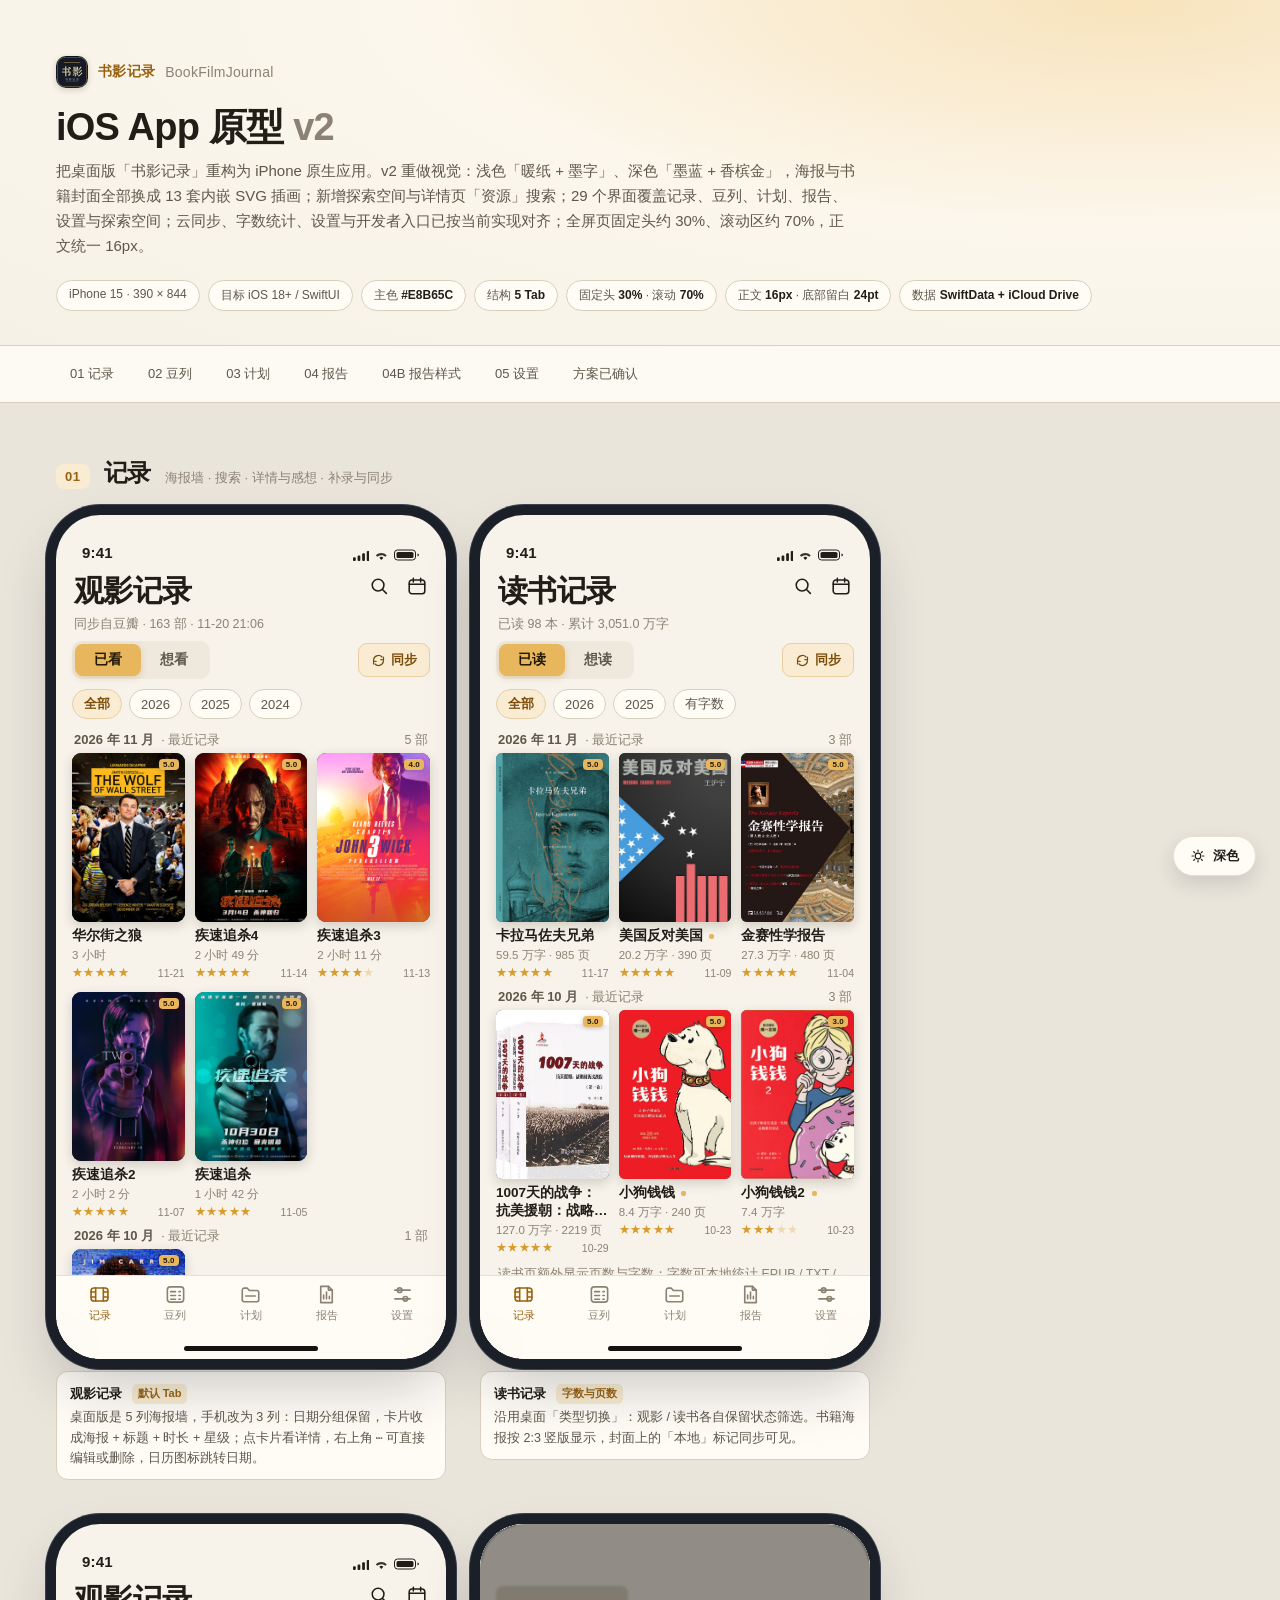
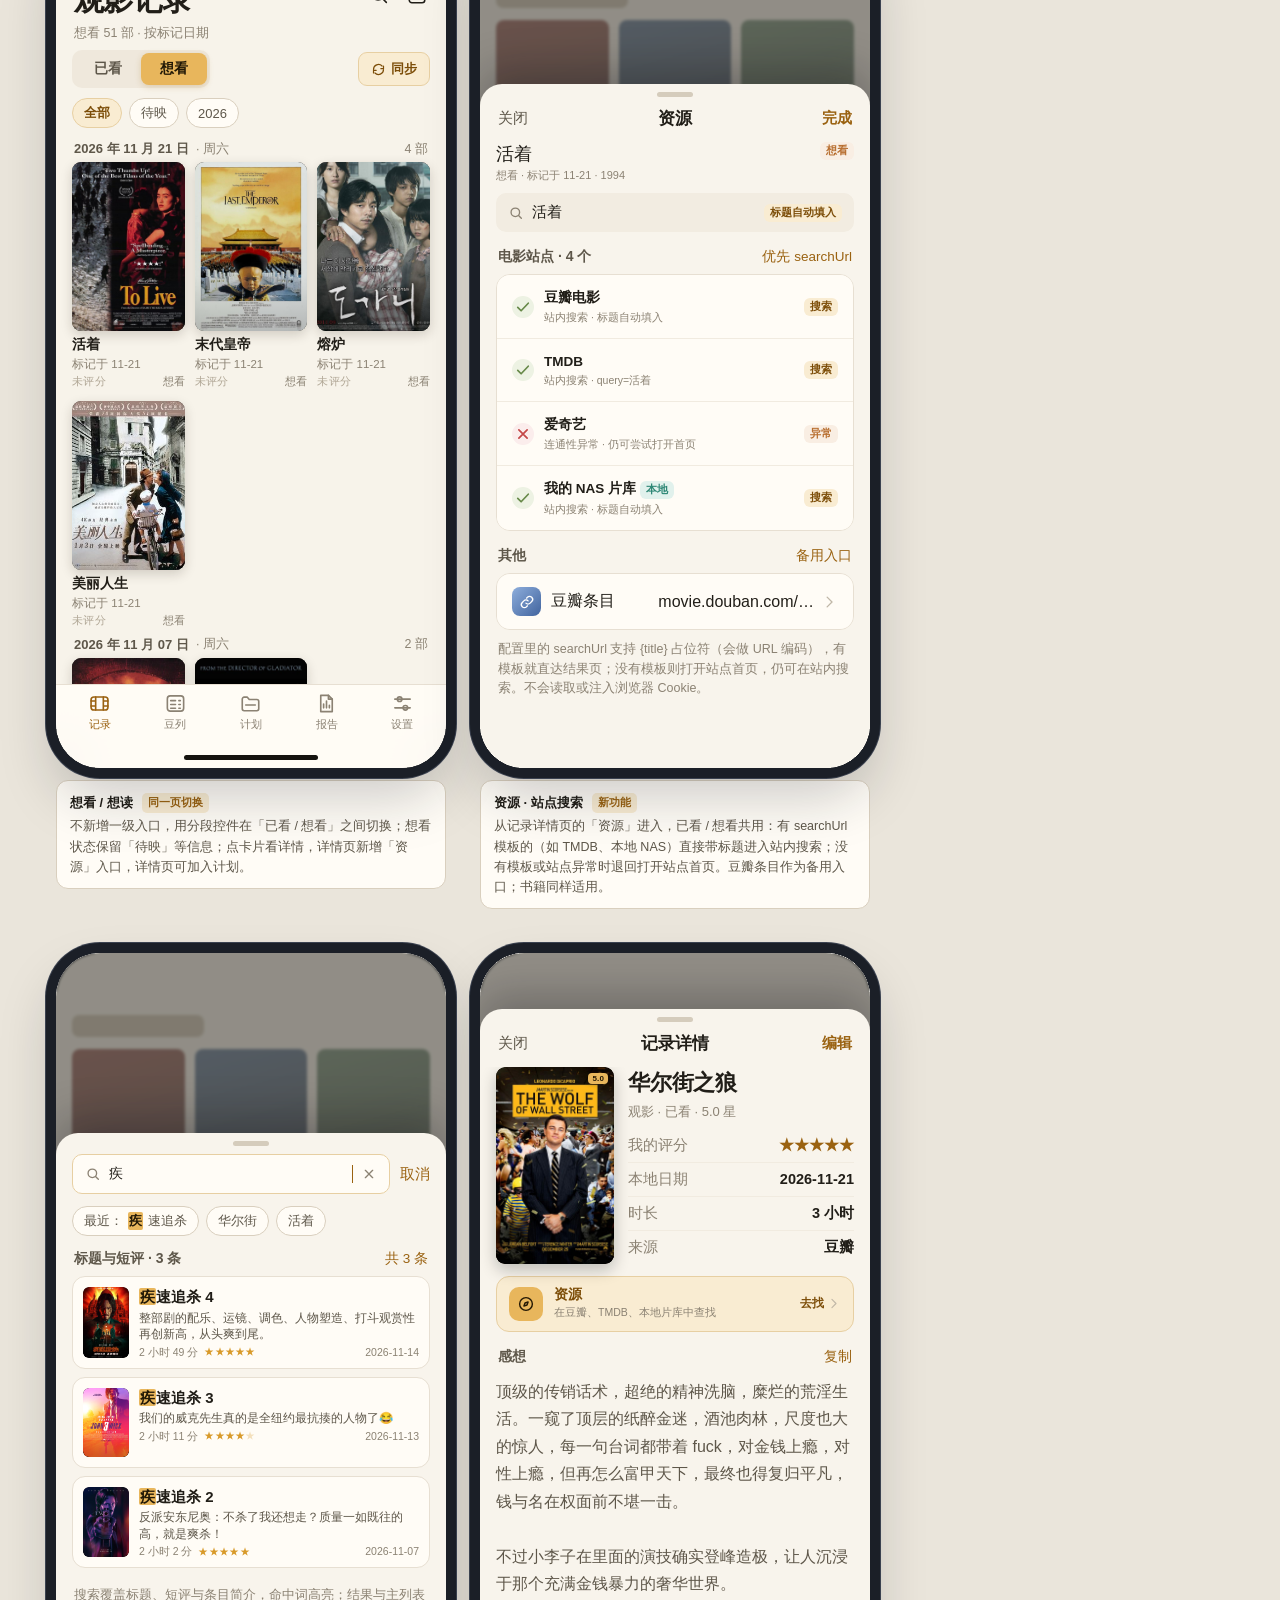
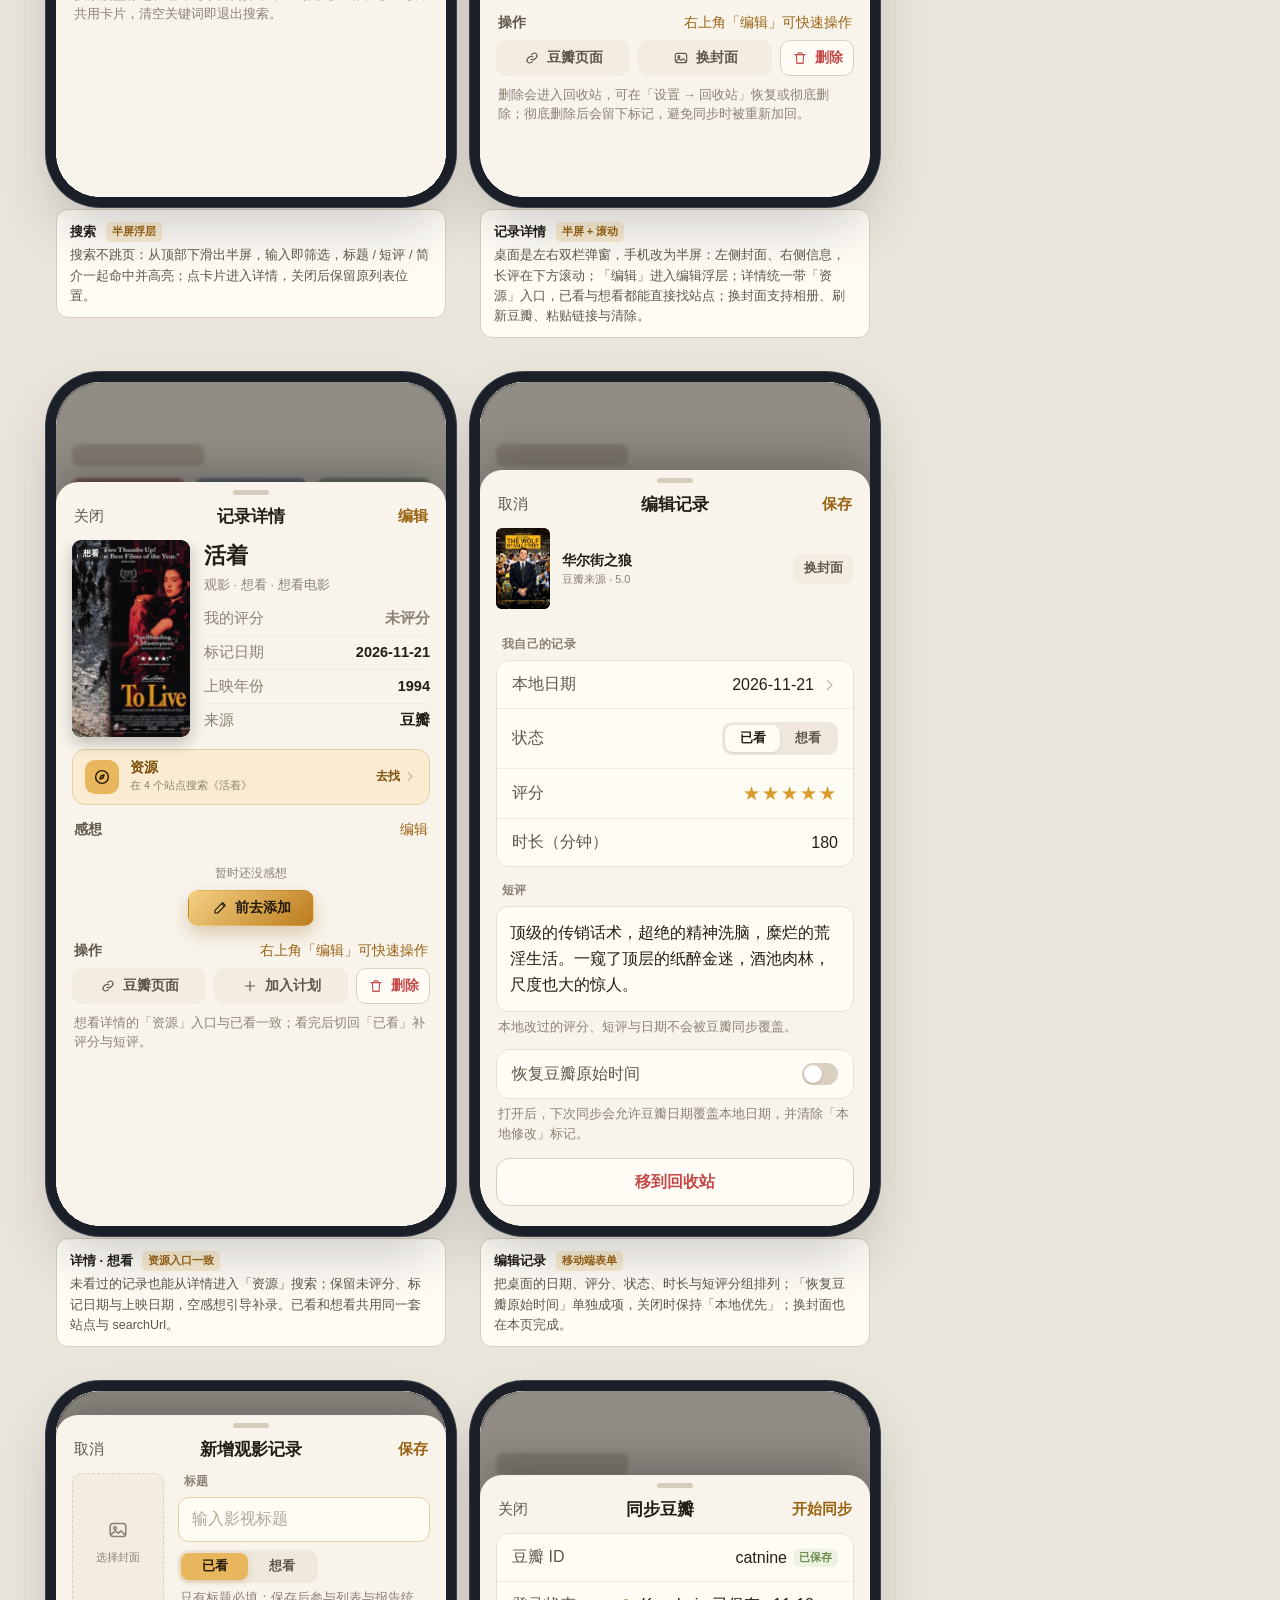
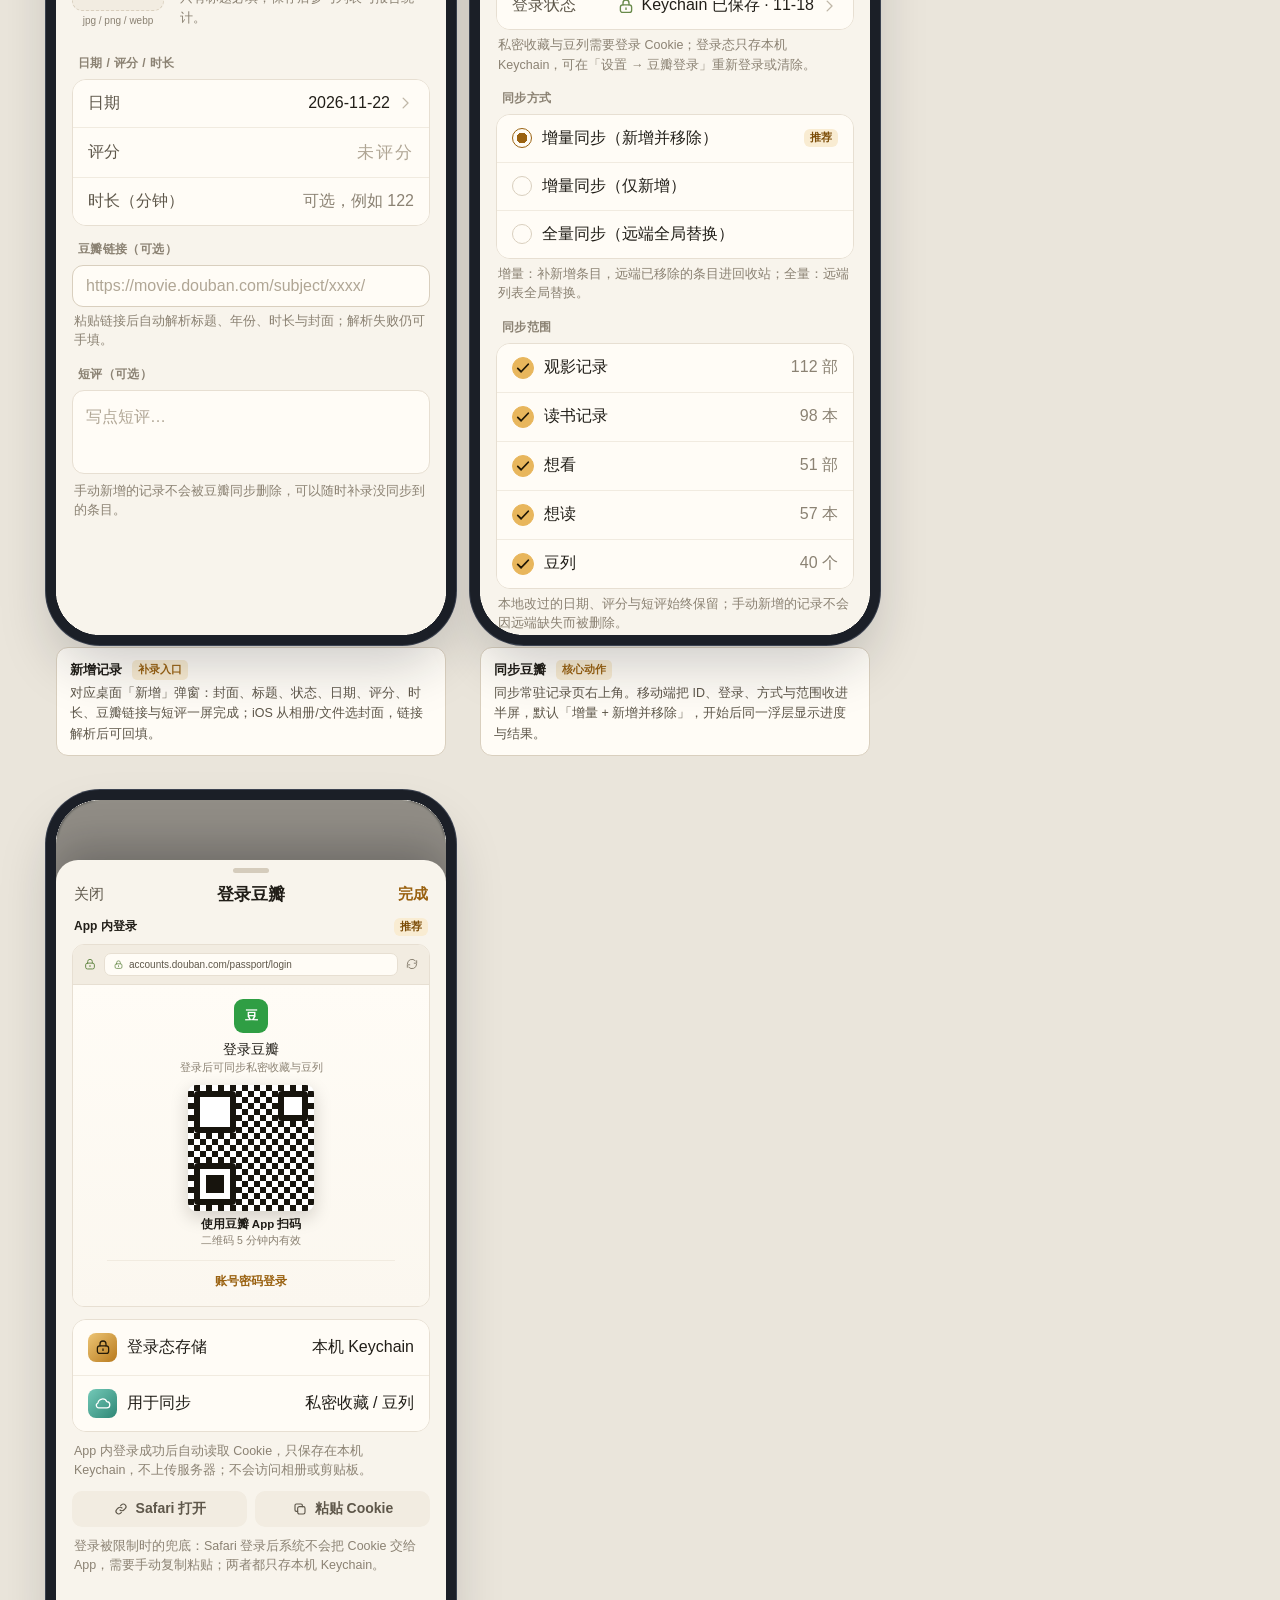
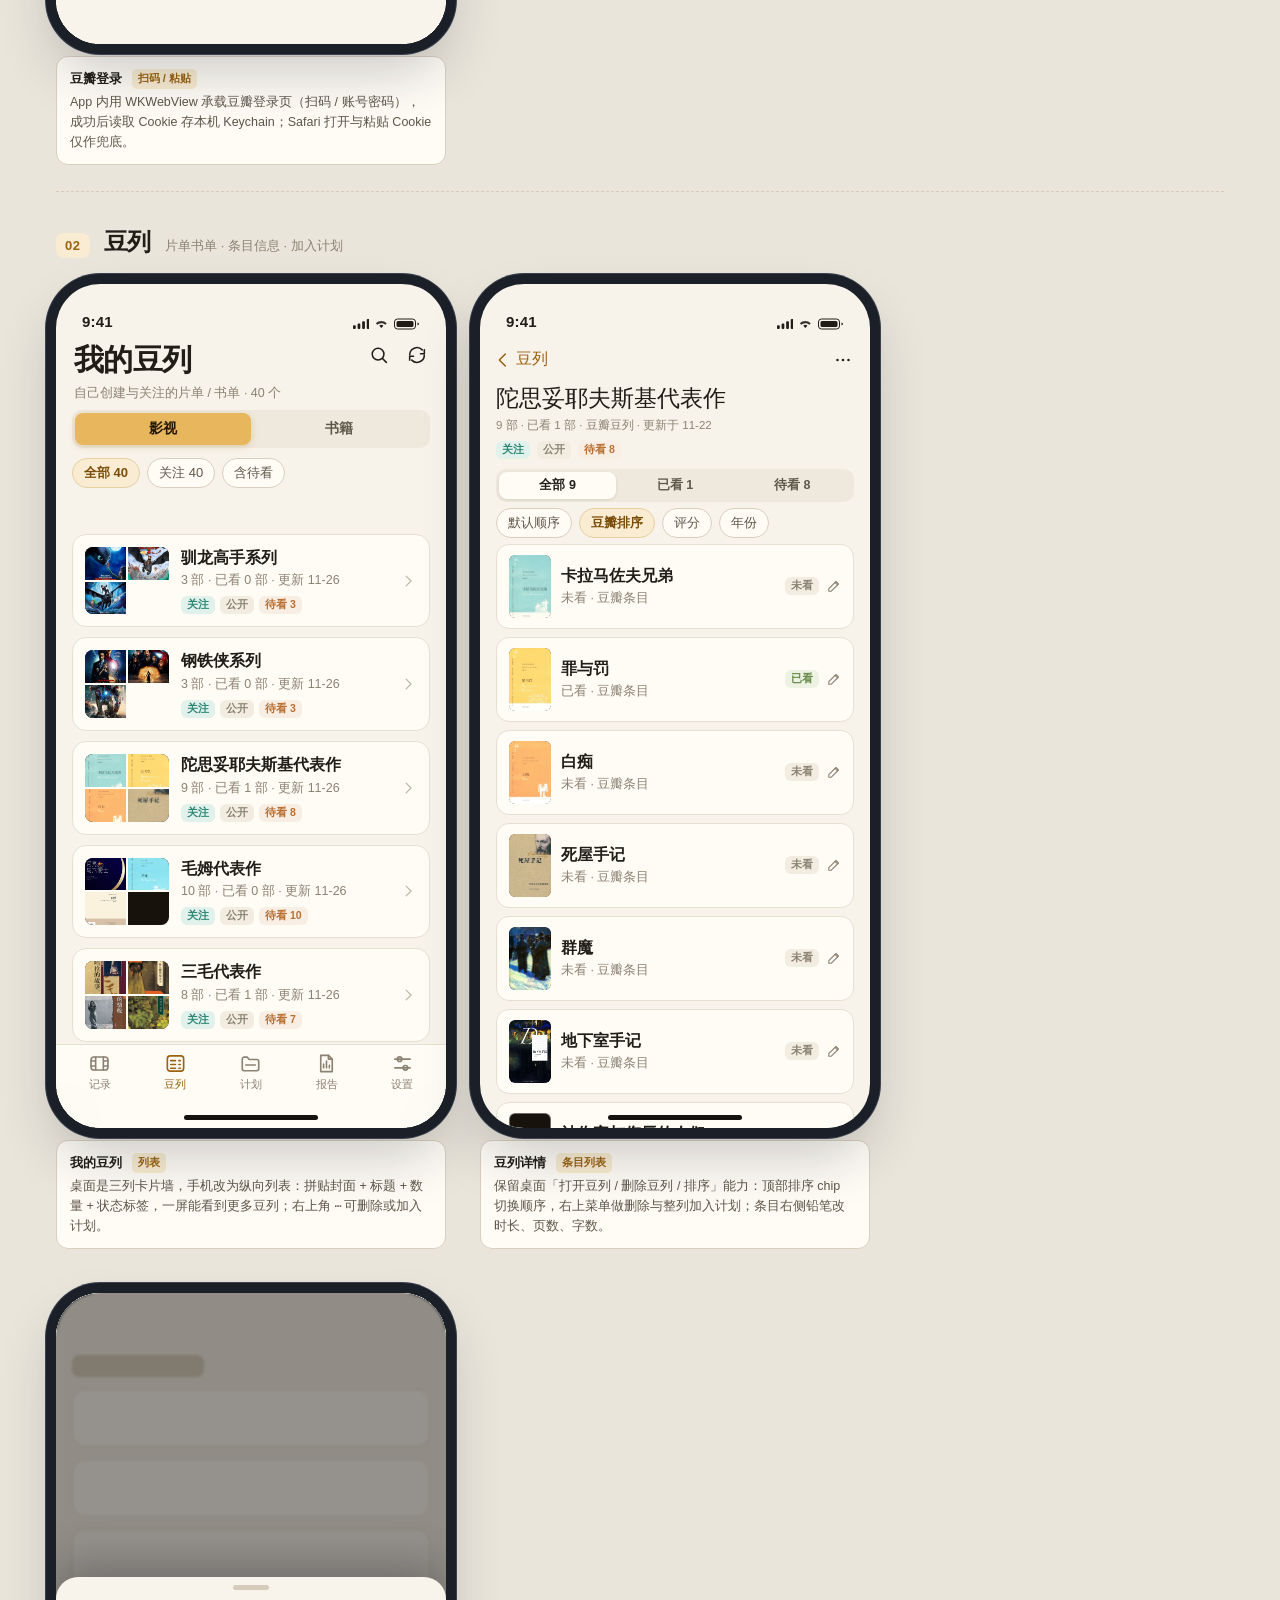
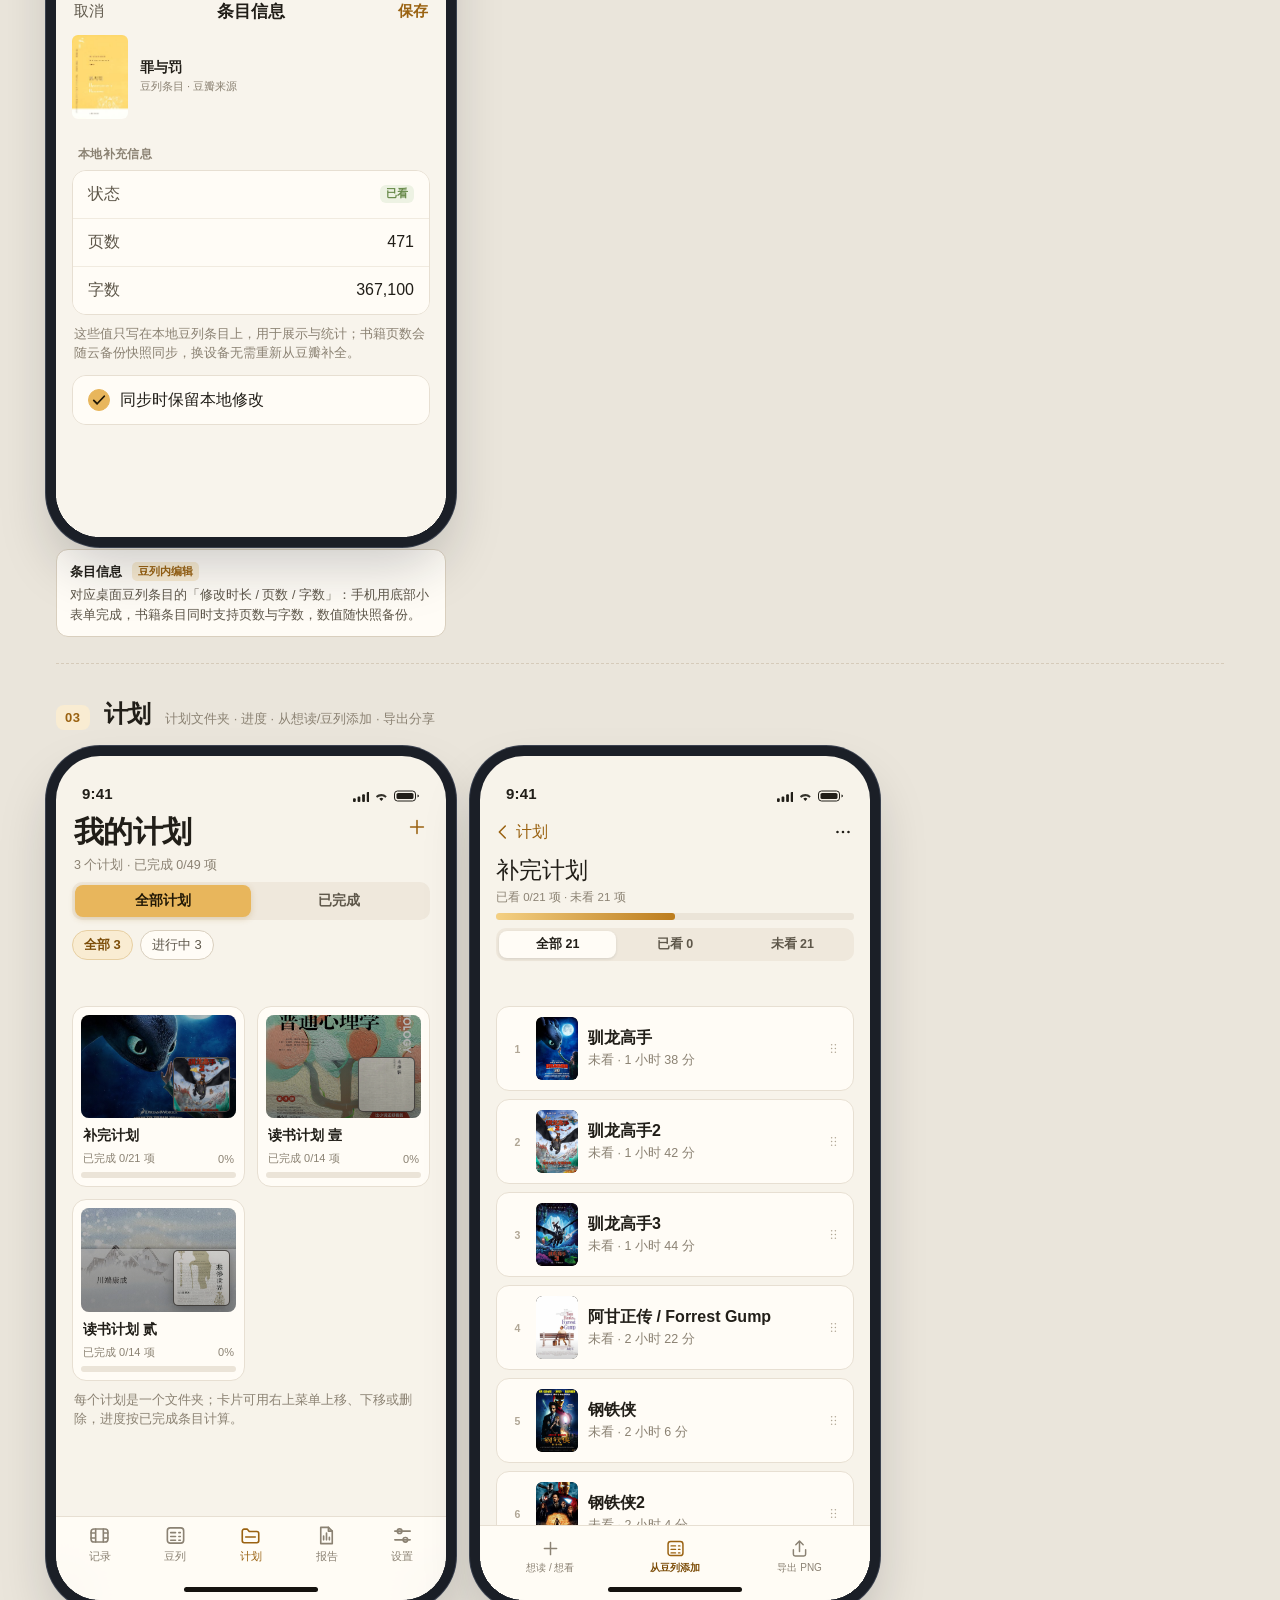
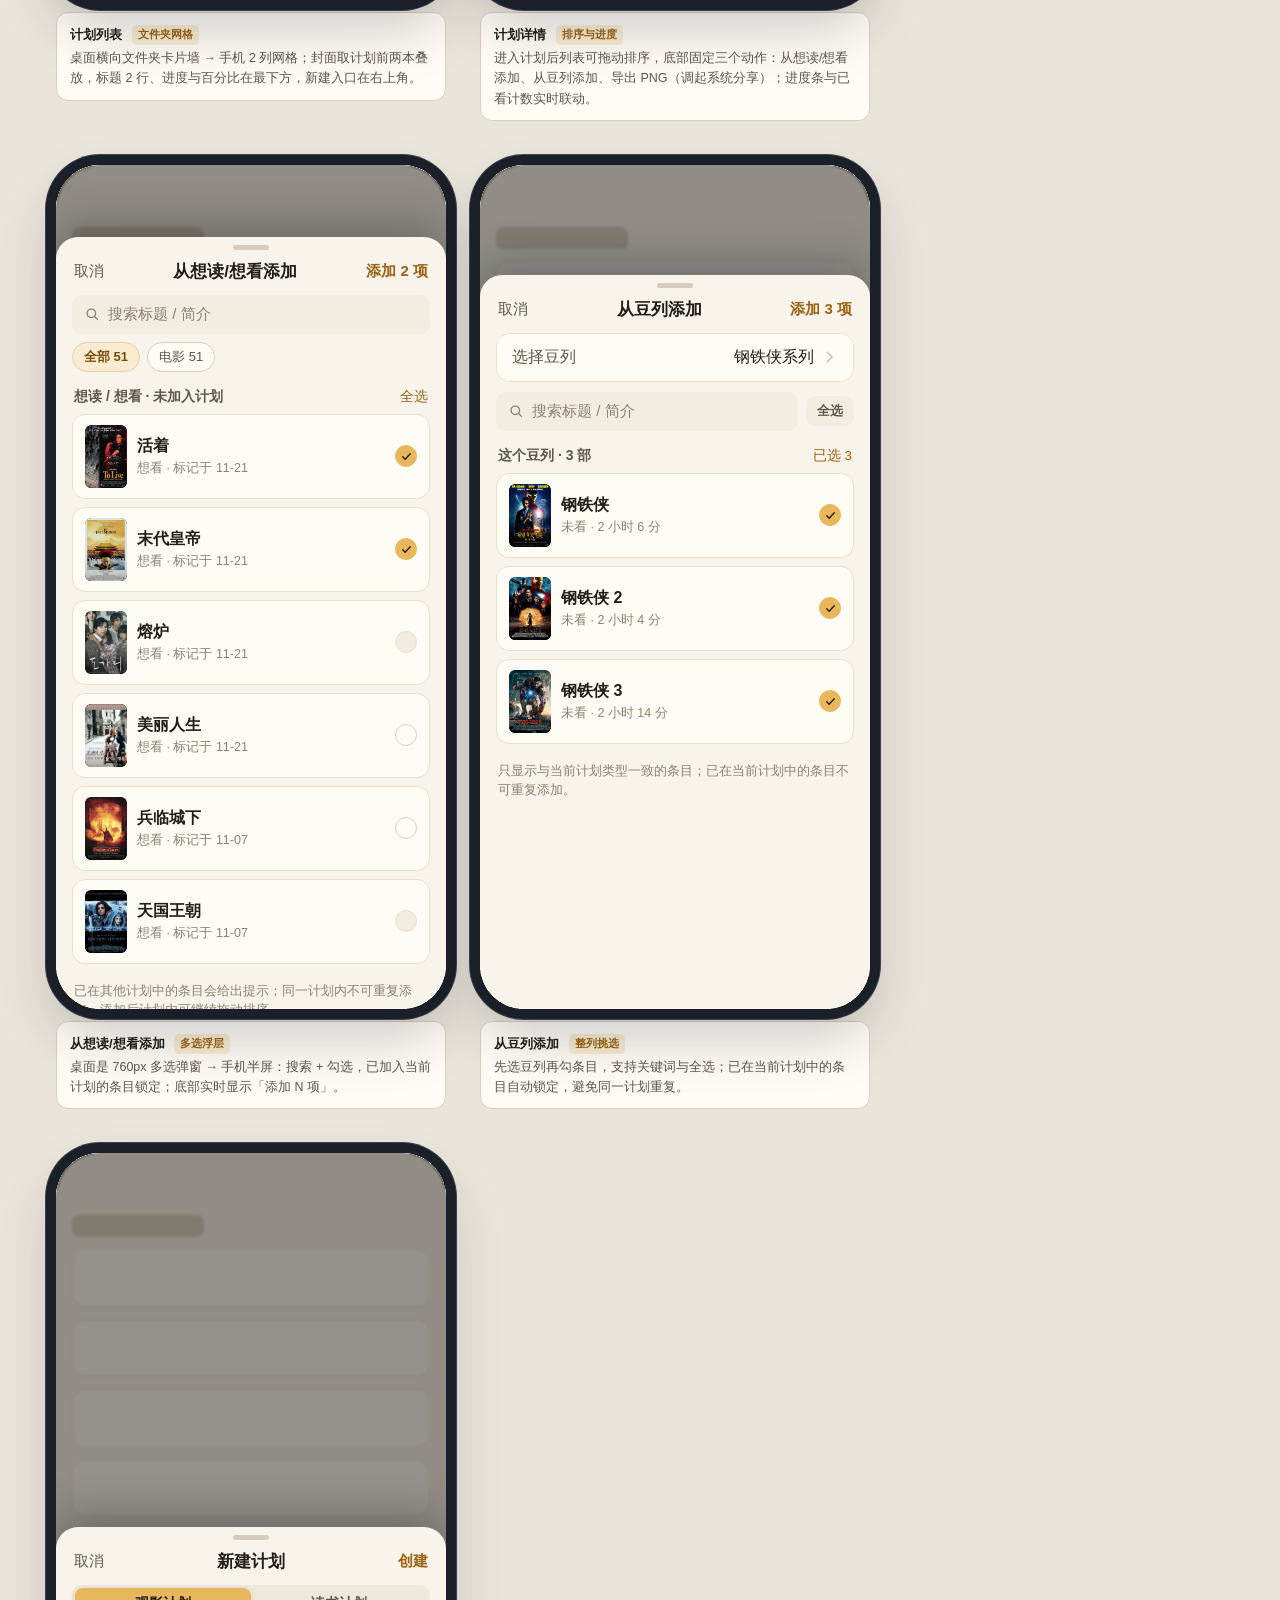
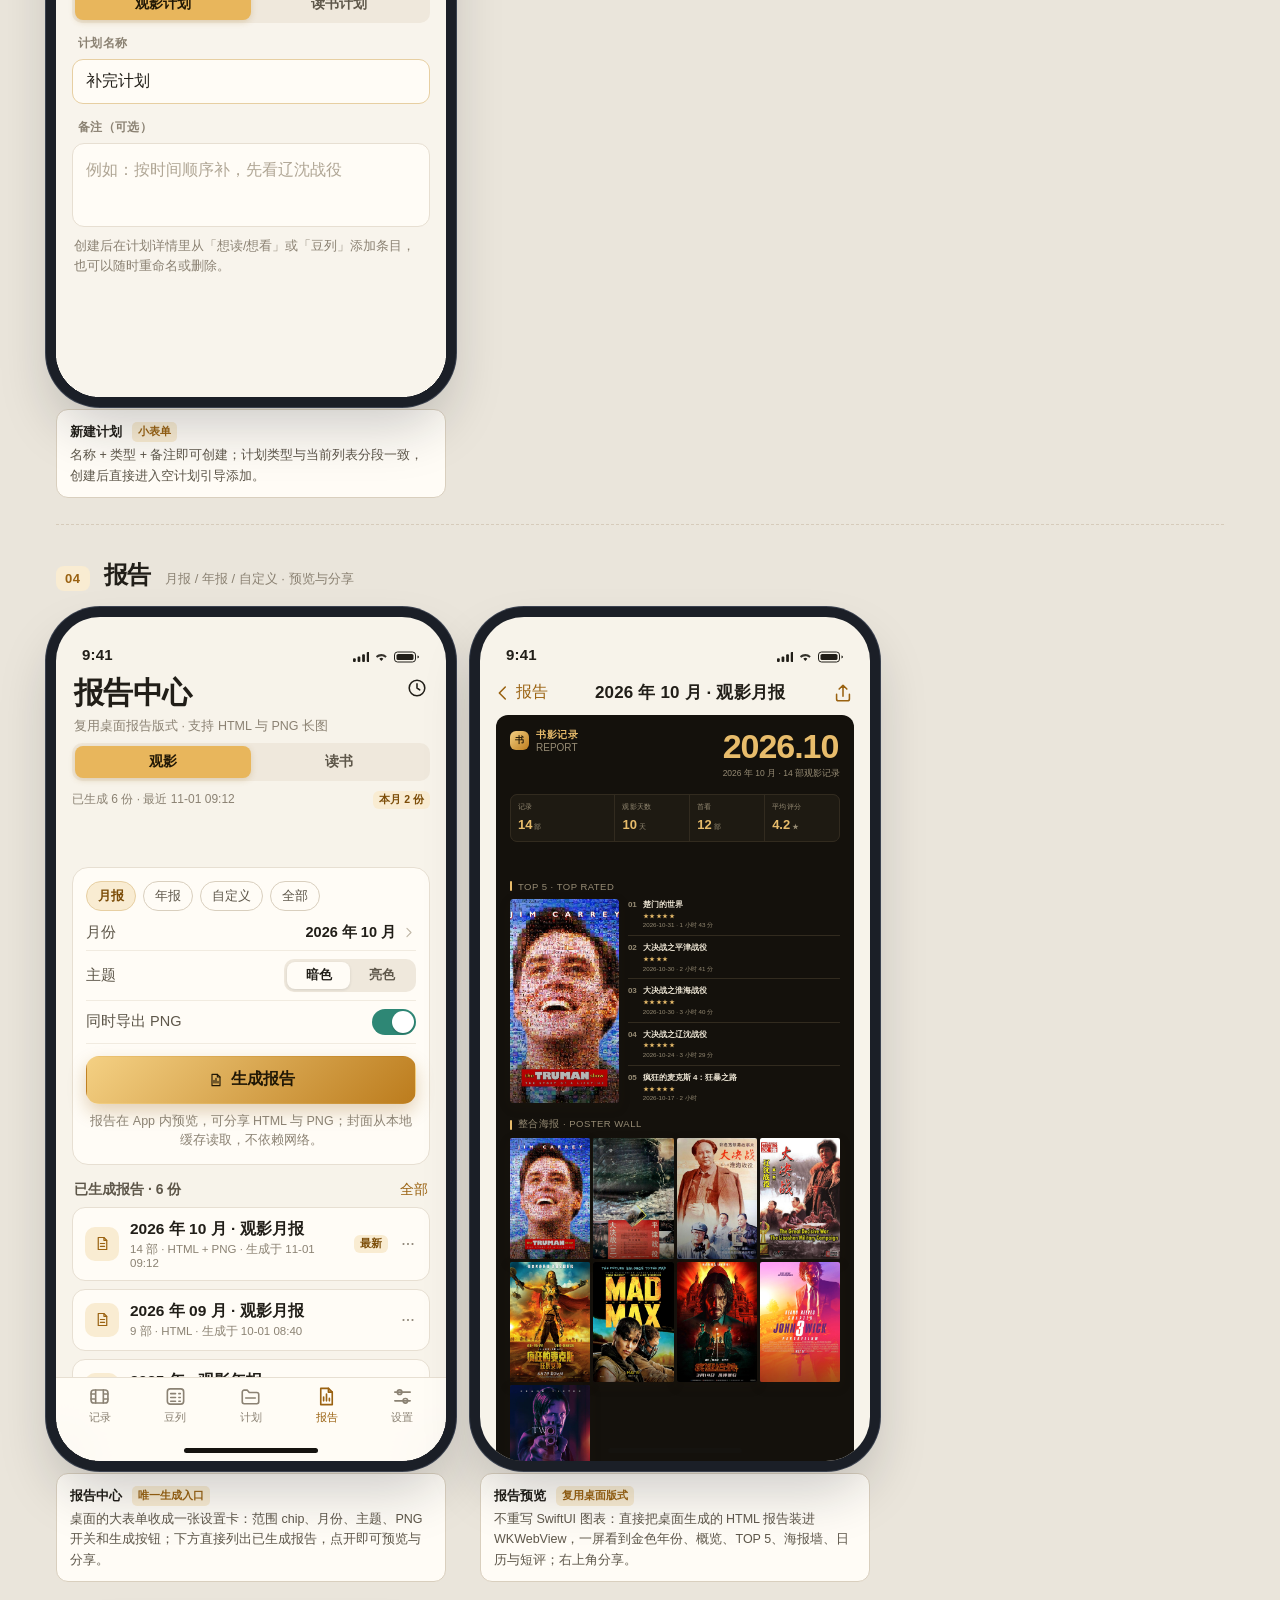
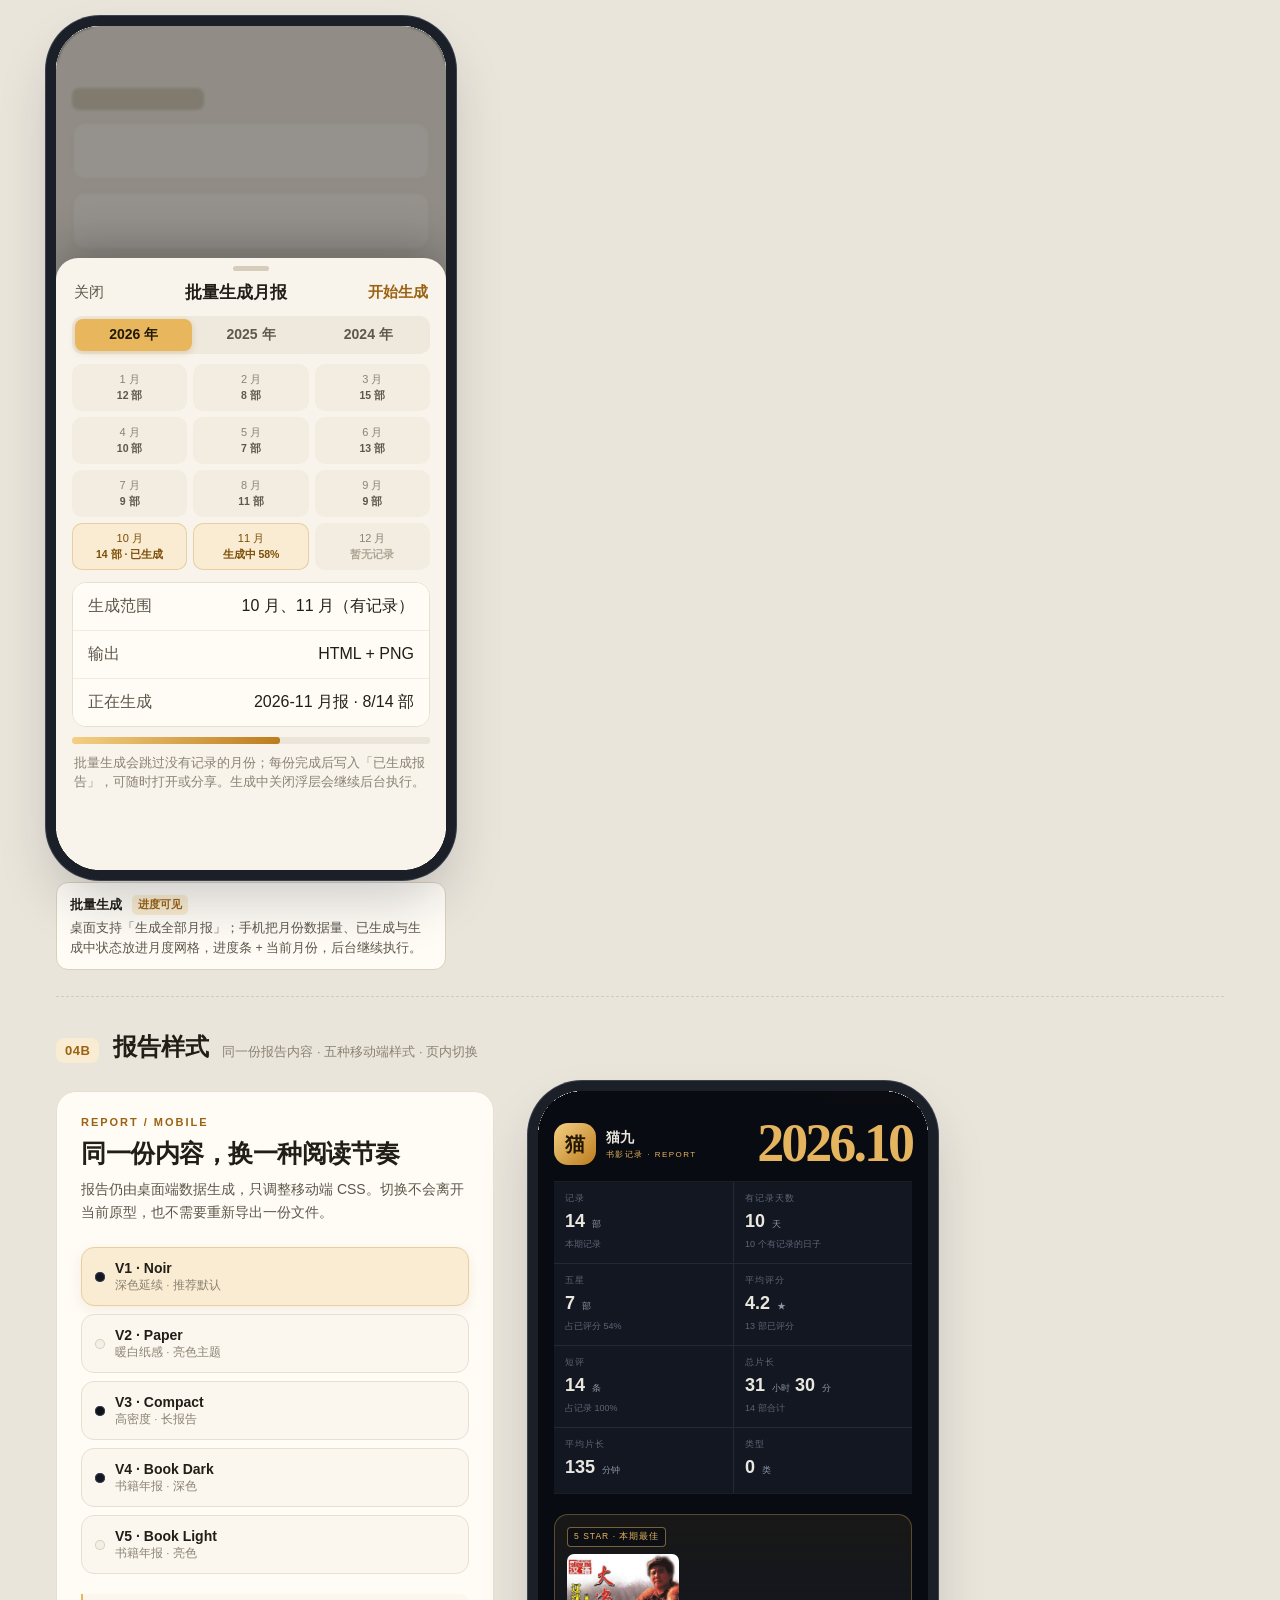
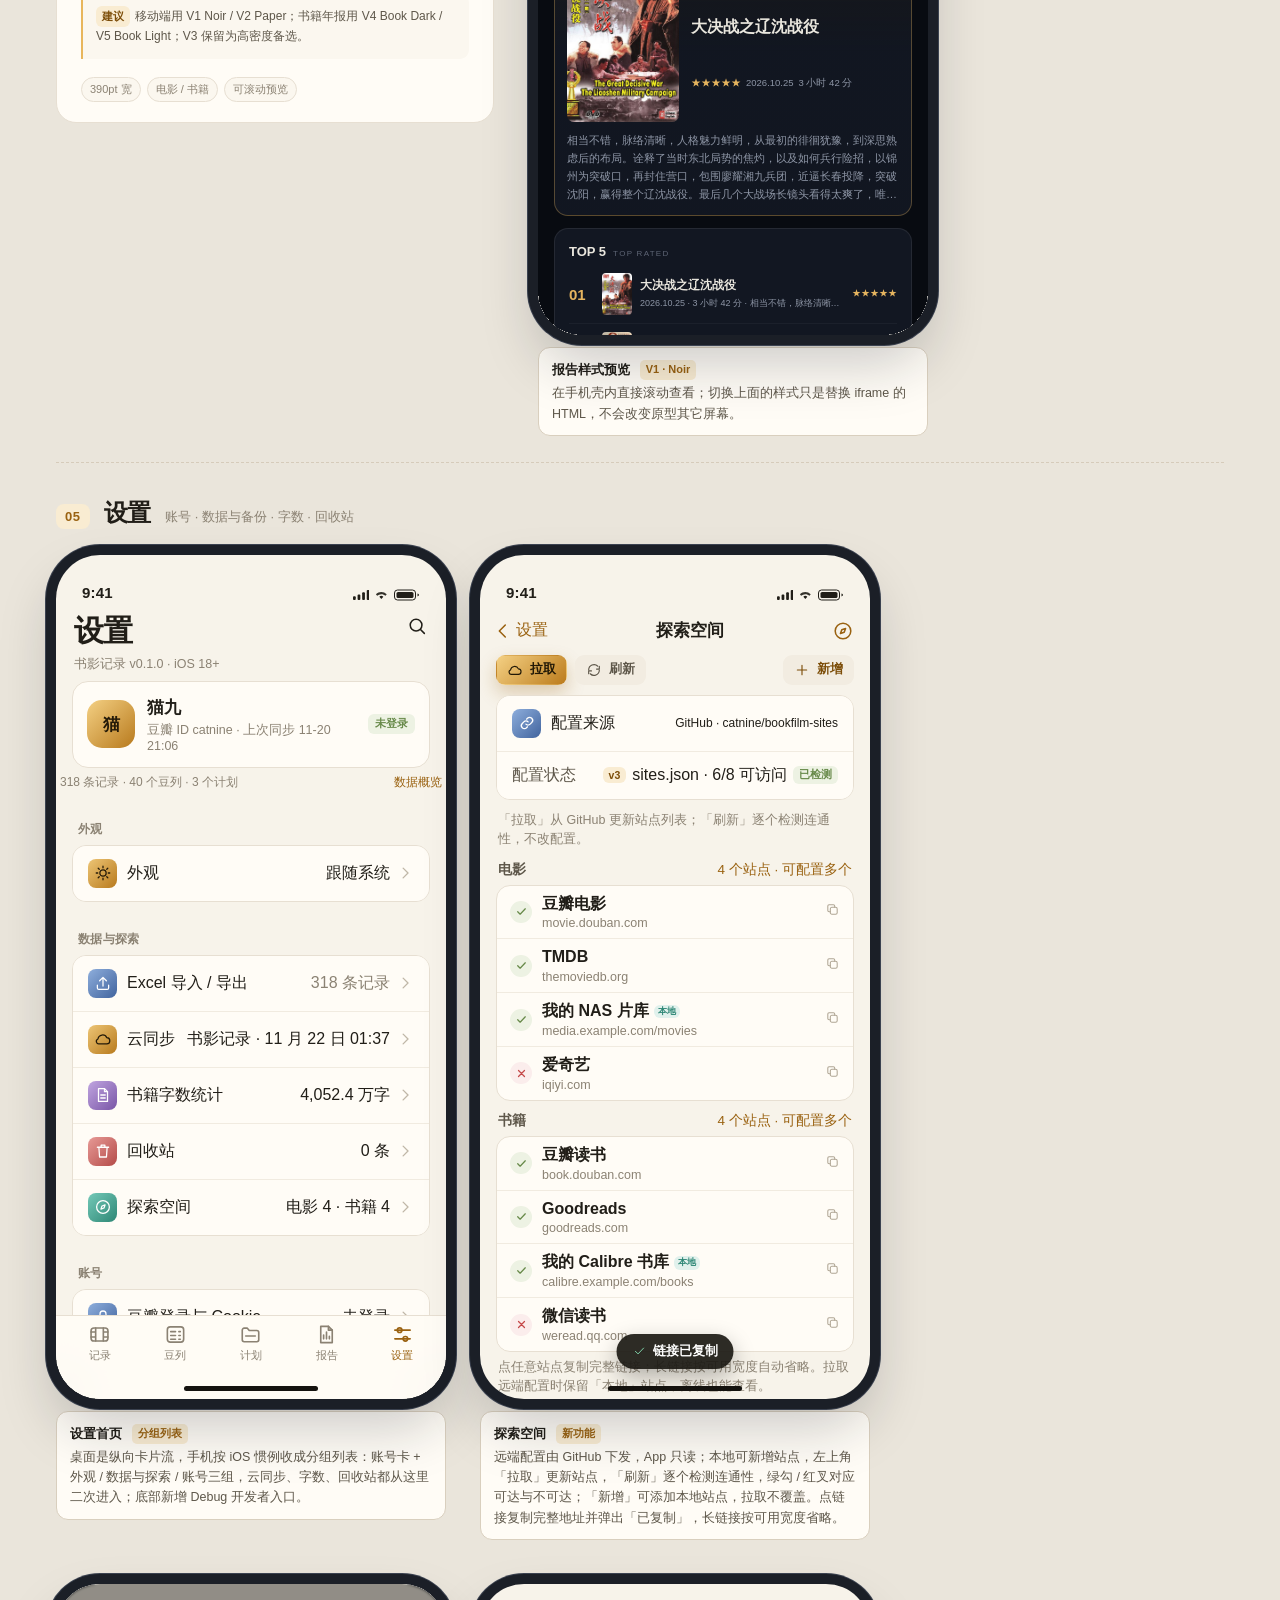
==== commit 08d4e8ce: "功能补全" ====
--- a/prototype/index.html
+++ b/prototype/index.html
@@ -142,20 +142,25 @@
 .btn .ico{width:16px;height:16px}
 
 /* ---------- poster wall ---------- */
-.day-head{display:flex;align-items:center;justify-content:space-between;padding:15px 2px 9px;font-size:12.5px;color:var(--text3)}
+.day-head{display:flex;align-items:center;justify-content:space-between;padding:8px 2px 4px;font-size:12.5px;color:var(--text3)}
 .day-head .l{display:flex;align-items:center;gap:7px}
 .day-head .d{font-size:13px;font-weight:600;color:var(--text2)}
 .day-head .sum{font-variant-numeric:tabular-nums}
-.wall{display:grid;grid-template-columns:repeat(3,1fr);gap:14px 10px}
+.wall{display:grid;grid-template-columns:repeat(3,1fr);gap:12px 10px}
 .pitem{min-width:0}
 .poster{position:relative;border-radius:9px;overflow:hidden;aspect-ratio:2/3;display:flex;flex-direction:column;justify-content:flex-end;padding:9px 8px;color:#fff;background-color:#1A1511;box-shadow:inset 0 0 0 1px rgba(255,255,255,.1),0 4px 12px rgba(40,28,14,.18);isolation:isolate}
 .poster .art{position:absolute;inset:0;width:100%;height:100%;z-index:0}
+.poster .cover-img{position:absolute;inset:0;width:100%;height:100%;object-fit:cover;z-index:0}
+.poster.has-cover{padding:0;background:#17120C}
+.poster.has-cover .pt,.poster.has-cover .pb{display:none}
+.poster.has-cover::after{background:linear-gradient(180deg,rgba(0,0,0,0) 68%,rgba(0,0,0,.18) 100%)}
+.poster.book.has-cover::before,.poster.book.has-cover::after{display:none}
 .poster::after{content:"";position:absolute;inset:0;z-index:1;background:linear-gradient(180deg,rgba(0,0,0,0) 36%,rgba(0,0,0,.5) 100%),repeating-linear-gradient(0deg,rgba(255,255,255,.022) 0 1px,transparent 1px 3px);pointer-events:none}
 .poster .pt{position:relative;z-index:2;font-size:12.5px;font-weight:700;line-height:1.25;letter-spacing:.02em;text-shadow:0 1px 8px rgba(0,0,0,.5)}
 .poster .pb{position:relative;z-index:2;font-size:5.5px;letter-spacing:.16em;opacity:.66;margin-top:3px;text-transform:uppercase;white-space:nowrap;overflow:hidden;text-overflow:ellipsis}
 .poster .rbadge{position:absolute;top:6px;right:6px;z-index:3;font-size:8px;font-weight:700;color:#241804;background:var(--gold-bright);border-radius:4px;padding:1px 4px;letter-spacing:.02em;box-shadow:0 1px 4px rgba(40,24,4,.25)}
 .poster .wbadge{position:absolute;top:6px;left:6px;z-index:3;font-size:8px;font-weight:600;color:#fff;background:rgba(0,0,0,.4);border-radius:4px;padding:2px 5px;backdrop-filter:blur(4px)}
-.p-title{font-size:13.5px;font-weight:600;line-height:1.32;margin-top:6px;display:-webkit-box;-webkit-line-clamp:2;-webkit-box-orient:vertical;overflow:hidden}
+.p-title{font-size:13.5px;font-weight:600;line-height:1.32;margin-top:5px;display:-webkit-box;-webkit-line-clamp:2;-webkit-box-orient:vertical;overflow:hidden}
 .p-meta{font-size:11.5px;color:var(--text3);margin-top:3px;white-space:nowrap;overflow:hidden;text-overflow:ellipsis}
 .p-foot{display:flex;align-items:center;justify-content:space-between;margin-top:3px}
 .stars{color:var(--star);font-size:10.5px;letter-spacing:.4px}
@@ -340,6 +345,18 @@
 .progress{height:6px;border-radius:3px;background:var(--track);overflow:hidden}
 .progress .fill{height:100%;border-radius:3px;background:linear-gradient(90deg,#F4D083,#BC7C1D)}
 .progress.teal .fill{background:linear-gradient(90deg,#7AC9B8,var(--teal))}
+
+/* ---------- search result rows ---------- */
+.search-row{display:flex;gap:10px;padding:10px;background:var(--surface);border:1px solid var(--border);border-radius:13px;margin-bottom:8px}
+.search-row .thumb{width:46px;flex:0 0 46px;aspect-ratio:2/3;border-radius:6px;overflow:hidden;position:relative}
+.search-row .thumb .poster{height:100%;aspect-ratio:auto;border-radius:6px}
+.search-main{flex:1;min-width:0}
+.search-title{font-size:15px;font-weight:600;line-height:1.3;display:-webkit-box;-webkit-line-clamp:2;-webkit-box-orient:vertical;overflow:hidden}
+.search-snippet{font-size:11.5px;color:var(--text2);line-height:1.45;margin-top:3px;display:-webkit-box;-webkit-line-clamp:2;-webkit-box-orient:vertical;overflow:hidden}
+.search-meta{display:flex;align-items:center;gap:6px;font-size:10.5px;color:var(--text3);margin-top:4px;line-height:1}
+.search-meta .stars{font-size:10px;letter-spacing:.3px}
+.search-meta .sp{flex:1}
+.hl{background:var(--gold-soft);color:var(--gold-deep);border-radius:2px;padding:0 1px}
 
 /* ---------- report ---------- */
 .report-compose{background:var(--surface);border:1px solid var(--border);border-radius:16px;padding:13px}
@@ -535,12 +552,37 @@
 .re-go{display:flex;align-items:center;gap:2px;font-size:11.5px;font-weight:600;color:var(--gold-deep);flex:0 0 auto}
 
 .page-head{flex:0 0 auto;min-height:var(--head-h);display:flex;flex-direction:column;overflow:hidden}
+#g-records .page-head{min-height:0}
 .page-head .profile{margin-left:16px;margin-right:16px}
 .page-head > .group-card{margin-left:16px;margin-right:16px}
 
 .rpt-cover{flex:1;min-height:0;margin:0 16px;padding:14px 14px 10px;border-radius:12px 12px 0 0}
 .rpt-body{padding-top:0;border-radius:0 0 12px 12px}
 .rpt-body .rp-sec:first-of-type{margin-top:14px}
+
+/* ---------- report style lab ---------- */
+.report-style-lab{display:flex;align-items:flex-start;gap:44px;flex-wrap:wrap;padding-top:2px}
+.report-style-panel{width:438px;flex:0 0 438px;background:var(--surface);border:1px solid var(--border);border-radius:20px;padding:24px 24px 20px}
+.report-style-panel .eyebrow{font-size:11px;font-weight:700;letter-spacing:.18em;color:var(--gold);text-transform:uppercase}
+.report-style-panel h3{margin:10px 0 8px;font-size:25px;line-height:1.25;letter-spacing:-.02em}
+.report-style-panel > p{margin:0;color:var(--text2);font-size:14px;line-height:1.7}
+.report-style-tabs{display:grid;gap:8px;margin-top:22px}
+.report-style-tab{display:grid;grid-template-columns:10px minmax(0,1fr);grid-template-rows:auto auto;column-gap:10px;align-items:center;text-align:left;background:var(--surface2);border:1px solid var(--border);border-radius:13px;padding:12px 13px;color:var(--text);cursor:pointer;font:inherit;transition:border-color .18s ease,background .18s ease,box-shadow .18s ease}
+.report-style-tab:hover{border-color:var(--gold-border)}
+.report-style-tab.on{background:var(--gold-soft);border-color:var(--gold-border);box-shadow:0 4px 14px rgba(150,96,18,.10)}
+.report-style-tab .style-dot{grid-row:1 / span 2;width:10px;height:10px;border-radius:50%;background:var(--bg);box-shadow:inset 0 0 0 1px var(--border-strong)}
+.report-style-tab .style-dot.dark{background:#121722;box-shadow:inset 0 0 0 1px #3b4250}
+.report-style-tab .style-dot.paper{background:#f4efe5;box-shadow:inset 0 0 0 1px #d9cfbe}
+.report-style-tab .style-dot.compact{background:#0d1119;box-shadow:inset 0 0 0 1px #3b4250}
+.report-style-tab b{font-size:14px;font-weight:700}
+.report-style-tab small{font-size:11.5px;color:var(--text3);margin-top:2px}
+.report-style-note{margin-top:20px;padding:12px 13px;border-left:2px solid var(--gold-bright);background:var(--surface2);border-radius:0 9px 9px 0;font-size:12px;line-height:1.65;color:var(--text2)}
+.report-style-note .tag{margin-right:5px}
+.report-style-meta{display:flex;gap:6px;flex-wrap:wrap;margin-top:18px;color:var(--text3);font-size:11px}
+.report-style-meta span{padding:4px 8px;border:1px solid var(--border);border-radius:999px;background:var(--surface2)}
+.report-style-figure{margin:0;width:390px;flex:0 0 390px}
+.report-preview-phone{width:390px;height:844px;background:var(--bg)}
+.report-style-frame{display:block;width:390px;height:844px;border:0;background:var(--bg)}
 
 </style>
 </head>
@@ -690,7 +732,7 @@
 <header class="board-header">
   <div class="brand"><img src="assets/icon.png" alt="书影记录">书影记录 <span class="en">BookFilmJournal</span></div>
   <h1>iOS App 原型 <span style="color:var(--text3);font-weight:600">v2</span></h1>
-  <p class="sub">把桌面版「书影记录」重构为 iPhone 原生应用。v2 重做视觉：浅色「暖纸 + 墨字」、深色「墨蓝 + 香槟金」，海报与书籍封面全部换成 13 套内嵌 SVG 插画；新增探索空间与详情页「资源」搜索；28 个界面覆盖记录、豆列、计划、报告、设置与探索空间；全屏页固定头约 30%、滚动区约 70%，正文统一 16px。</p>
+  <p class="sub">把桌面版「书影记录」重构为 iPhone 原生应用。v2 重做视觉：浅色「暖纸 + 墨字」、深色「墨蓝 + 香槟金」，海报与书籍封面全部换成 13 套内嵌 SVG 插画；新增探索空间与详情页「资源」搜索；29 个界面覆盖记录、豆列、计划、报告、设置与探索空间；云同步、字数统计、设置与开发者入口已按当前实现对齐；全屏页固定头约 30%、滚动区约 70%，正文统一 16px。</p>
   <div class="meta">
     <span class="pill">iPhone 15 · 390 × 844</span>
     <span class="pill">目标 iOS 18+ / SwiftUI</span>
@@ -707,6 +749,7 @@
   <a href="#g-doulist">02 豆列</a>
   <a href="#g-plan">03 计划</a>
   <a href="#g-report">04 报告</a>
+  <a href="#g-reportstyles">04B 报告样式</a>
   <a href="#g-settings">05 设置</a>
   <a href="#g-decisions">方案已确认</a>
 </nav>
@@ -727,7 +770,7 @@
         <div class="large">
           <div>
             <h3>观影记录</h3>
-            <div class="cap">同步自豆瓣 · 38 部 · 11-20 21:06</div>
+            <div class="cap">同步自豆瓣 · 163 部 · 11-20 21:06</div>
           </div>
           <div class="icons"><svg class="ico"><use href="#i-search"/></svg><svg class="ico"><use href="#i-cal"/></svg></div>
         </div>
@@ -740,73 +783,44 @@
         </div>
         </div>
         <div class="body scroll">
-          <div class="day-head"><span class="l"><span class="d">2026 年 10 月 25 日</span>· 周日</span><span class="sum">2 部</span></div>
-          <div class="wall">
-            <div class="pitem">
-              <div class="poster p-a"><span class="rbadge">8.4</span><span class="pt">大决战<br>辽沈战役</span><span class="pb">The Great Decisive War</span></div>
-              <div class="p-title">大决战之辽沈战役</div>
-              <div class="p-meta">3 小时 29 分</div>
-              <div class="p-foot"><span class="stars">★★★★★</span><span class="d">10-25</span></div>
-            </div>
-            <div class="pitem">
-              <div class="poster p-b"><span class="rbadge">8.3</span><span class="pt">流浪地球 2</span><span class="pb">The Wandering Earth II</span></div>
-              <div class="p-title">流浪地球 2</div>
-              <div class="p-meta">2 小时 53 分</div>
-              <div class="p-foot"><span class="stars">★★★★<span style="opacity:.28">★</span></span><span class="d">10-25</span></div>
-            </div>
-            <div class="pitem">
-              <div class="poster p-m"><span class="rbadge">7.9</span><span class="pt">路边野餐</span><span class="pb">Kaili Blues</span></div>
-              <div class="p-title">路边野餐</div>
-              <div class="p-meta">1 小时 50 分</div>
-              <div class="p-foot"><span class="stars">★★★★<span style="opacity:.28">★</span></span><span class="d">10-24</span></div>
-            </div>
-          </div>
-
-          <div class="day-head"><span class="l"><span class="d">2026 年 10 月 12 日</span>· 周一</span><span class="sum">3 部</span></div>
-          <div class="wall">
-            <div class="pitem">
-              <div class="poster p-h"><span class="rbadge">8.6</span><span class="pt">疯狂的麦克斯 4<br>狂暴之路</span><span class="pb">Mad Max: Fury Road</span></div>
-              <div class="p-title">疯狂的麦克斯 4：狂暴之路</div>
-              <div class="p-meta">2 小时</div>
-              <div class="p-foot"><span class="stars">★★★★★</span><span class="d">10-12</span></div>
-            </div>
-            <div class="pitem">
-              <div class="poster p-k"><span class="rbadge">9.3</span><span class="pt">海上钢琴师</span><span class="pb">The Legend of 1900</span></div>
-              <div class="p-title">海上钢琴师</div>
-              <div class="p-meta">2 小时 45 分</div>
-              <div class="p-foot"><span class="stars">★★★★★</span><span class="d">10-12</span></div>
-            </div>
-            <div class="pitem">
-              <div class="poster p-g"><span class="rbadge">8.5</span><span class="pt">白日梦想家</span><span class="pb">The Secret Life of Walter Mitty</span></div>
-              <div class="p-title">白日梦想家</div>
-              <div class="p-meta">1 小时 54 分</div>
-              <div class="p-foot"><span class="stars">★★★★<span style="opacity:.28">★</span></span><span class="d">10-11</span></div>
-            </div>
-          </div>
-
-          <div class="day-head"><span class="l"><span class="d">2026 年 09 月 30 日</span>· 周三</span><span class="sum">1 部</span></div>
-          <div class="wall">
-            <div class="pitem">
-              <div class="poster p-n"><span class="rbadge">8.9</span><span class="pt">情书</span><span class="pb">Love Letter</span></div>
-              <div class="p-title">情书 <span class="local-dot"></span></div>
-              <div class="p-meta">1 小时 57 分</div>
-              <div class="p-foot"><span class="stars">★★★★★</span><span class="d">09-30</span></div>
-            </div>
-            <div class="pitem">
-              <div class="poster p-d"><span class="rbadge">9.0</span><span class="pt">小森林<br>夏秋篇</span><span class="pb">Little Forest</span></div>
-              <div class="p-title">小森林 夏秋篇</div>
-              <div class="p-meta">1 小时 51 分</div>
-              <div class="p-foot"><span class="stars">★★★★<span style="opacity:.28">★</span></span><span class="d">09-30</span></div>
-            </div>
-            <div class="pitem" style="display:flex;align-items:center;justify-content:center">
-              <div style="width:100%;aspect-ratio:2/3;border:1px dashed var(--border-strong);border-radius:8px;display:grid;place-items:center;color:var(--text3);font-size:11px;text-align:center;line-height:1.5">补录<br>未同步的条目</div>
-            </div>
-          </div>
+
+<div class="day-head"><span class="l"><span class="d">2026 年 11 月</span>· 最近记录</span><span class="sum">5 部</span></div><div class="wall"><div class="pitem">
+  <div class="poster has-cover"><img class="cover-img" src="assets/covers/movie-2997076.jpg" alt=""><span class="rbadge">5.0</span></div>
+  <div class="p-title">华尔街之狼</div>
+  <div class="p-meta">3 小时</div>
+  <div class="p-foot"><span class="stars">★★★★★</span><span class="d">11-21</span></div>
+</div><div class="pitem">
+  <div class="poster has-cover"><img class="cover-img" src="assets/covers/movie-33455421.jpg" alt=""><span class="rbadge">5.0</span></div>
+  <div class="p-title">疾速追杀4</div>
+  <div class="p-meta">2 小时 49 分</div>
+  <div class="p-foot"><span class="stars">★★★★★</span><span class="d">11-14</span></div>
+</div><div class="pitem">
+  <div class="poster has-cover"><img class="cover-img" src="assets/covers/movie-26909790.jpg" alt=""><span class="rbadge">4.0</span></div>
+  <div class="p-title">疾速追杀3</div>
+  <div class="p-meta">2 小时 11 分</div>
+  <div class="p-foot"><span class="stars">★★★★<span style="opacity:.28">★</span></span><span class="d">11-13</span></div>
+</div><div class="pitem">
+  <div class="poster has-cover"><img class="cover-img" src="assets/covers/movie-26333560.jpg" alt=""><span class="rbadge">5.0</span></div>
+  <div class="p-title">疾速追杀2</div>
+  <div class="p-meta">2 小时 2 分</div>
+  <div class="p-foot"><span class="stars">★★★★★</span><span class="d">11-07</span></div>
+</div><div class="pitem">
+  <div class="poster has-cover"><img class="cover-img" src="assets/covers/movie-25798131.jpg" alt=""><span class="rbadge">5.0</span></div>
+  <div class="p-title">疾速追杀</div>
+  <div class="p-meta">1 小时 42 分</div>
+  <div class="p-foot"><span class="stars">★★★★★</span><span class="d">11-05</span></div>
+</div></div>
+<div class="day-head"><span class="l"><span class="d">2026 年 10 月</span>· 最近记录</span><span class="sum">1 部</span></div><div class="wall"><div class="pitem">
+  <div class="poster has-cover"><img class="cover-img" src="assets/covers/movie-1292064.jpg" alt=""><span class="rbadge">5.0</span></div>
+  <div class="p-title">楚门的世界</div>
+  <div class="p-meta">1 小时 43 分</div>
+  <div class="p-foot"><span class="stars">★★★★★</span><span class="d">10-31</span></div>
+</div></div>
           <div class="note">按本地生效日期分组；金色圆点表示日期、评分或短评被本地改过，同步不会覆盖。</div>
         </div>
         <div class="tabbar"><div class="tab on"><svg class="ico"><use href="#i-record"/></svg><span>记录</span></div><div class="tab"><svg class="ico"><use href="#i-list"/></svg><span>豆列</span></div><div class="tab"><svg class="ico"><use href="#i-folder"/></svg><span>计划</span></div><div class="tab"><svg class="ico"><use href="#i-report"/></svg><span>报告</span></div><div class="tab"><svg class="ico"><use href="#i-set"/></svg><span>设置</span></div><div class="homebar"></div></div>
       </div>
-      <figcaption><b>观影记录 <span class="tagline">默认 Tab</span></b>桌面版是 5 列海报墙，手机改为 3 列：日期分组保留，卡片收成海报 + 标题 + 时长 + 星级；点卡片看详情，长按卡片可直接编辑或删除，日历图标跳转日期。</figcaption>
+      <figcaption><b>观影记录 <span class="tagline">默认 Tab</span></b>桌面版是 5 列海报墙，手机改为 3 列：日期分组保留，卡片收成海报 + 标题 + 时长 + 星级；点卡片看详情，右上角 ⋯ 可直接编辑或删除，日历图标跳转日期。</figcaption>
     </figure>
 
     <figure>
@@ -816,7 +830,7 @@
         <div class="large">
           <div>
             <h3>读书记录</h3>
-            <div class="cap">已读 52 本 · 累计 1,842.6 万字</div>
+            <div class="cap">已读 98 本 · 累计 3,051.0 万字</div>
           </div>
           <div class="icons"><svg class="ico"><use href="#i-search"/></svg><svg class="ico"><use href="#i-cal"/></svg></div>
         </div>
@@ -829,49 +843,39 @@
         </div>
         </div>
         <div class="body scroll">
-          <div class="day-head"><span class="l"><span class="d">2026 年 11 月 08 日</span>· 周日</span><span class="sum">2 本</span></div>
-          <div class="wall">
-            <div class="pitem">
-              <div class="poster book p-c"><span class="rbadge">9.2</span><span class="pt">百年孤独</span><span class="pb">Cien años de soledad</span></div>
-              <div class="p-title">百年孤独</div>
-              <div class="p-meta">26.2 万字 · 360 页</div>
-              <div class="p-foot"><span class="stars">★★★★★</span><span class="d">11-08</span></div>
-            </div>
-            <div class="pitem">
-              <div class="poster book p-e"><span class="rbadge">9.1</span><span class="pt">献给阿尔吉侬<br>的花束</span><span class="pb">Flowers for Algernon</span></div>
-              <div class="p-title">献给阿尔吉侬的花束</div>
-              <div class="p-meta">22.4 万字 · 320 页</div>
-              <div class="p-foot"><span class="stars">★★★★★</span><span class="d">11-08</span></div>
-            </div>
-            <div class="pitem">
-              <div class="poster book p-l"><span class="rbadge">9.3</span><span class="pt">杀死一只<br>知更鸟</span><span class="pb">To Kill a Mockingbird</span></div>
-              <div class="p-title">杀死一只知更鸟</div>
-              <div class="p-meta">18.6 万字 · 442 页</div>
-              <div class="p-foot"><span class="stars">★★★★<span style="opacity:.28">★</span></span><span class="d">11-08</span></div>
-            </div>
-          </div>
-
-          <div class="day-head"><span class="l"><span class="d">2026 年 10 月 30 日</span>· 周五</span><span class="sum">2 本</span></div>
-          <div class="wall">
-            <div class="pitem">
-              <div class="poster book p-f"><span class="rbadge">9.0</span><span class="pt">悉达多</span><span class="pb">Siddhartha</span></div>
-              <div class="p-title">悉达多 <span class="local-dot"></span></div>
-              <div class="p-meta">12.8 万字 · 208 页</div>
-              <div class="p-foot"><span class="stars">★★★★<span style="opacity:.28">★</span></span><span class="d">10-30</span></div>
-            </div>
-            <div class="pitem">
-              <div class="poster book p-i"><span class="rbadge">9.4</span><span class="pt">我与地坛</span><span class="pb">The Temple of Earth</span></div>
-              <div class="p-title">我与地坛</div>
-              <div class="p-meta">11.2 万字 · 256 页</div>
-              <div class="p-foot"><span class="stars">★★★★★</span><span class="d">10-30</span></div>
-            </div>
-            <div class="pitem">
-              <div class="poster book p-j"><span class="rbadge">8.8</span><span class="pt">人类简史</span><span class="pb">Sapiens</span></div>
-              <div class="p-title">人类简史</div>
-              <div class="p-meta">32.5 万字 · 440 页</div>
-              <div class="p-foot"><span class="stars">★★★★<span style="opacity:.28">★</span></span><span class="d">10-29</span></div>
-            </div>
-          </div>
+
+<div class="day-head"><span class="l"><span class="d">2026 年 11 月</span>· 最近记录</span><span class="sum">3 部</span></div><div class="wall"><div class="pitem">
+  <div class="poster book has-cover"><img class="cover-img" src="assets/covers/book-25887924.jpg" alt=""><span class="rbadge">5.0</span></div>
+  <div class="p-title">卡拉马佐夫兄弟</div>
+  <div class="p-meta">59.5 万字 · 985 页</div>
+  <div class="p-foot"><span class="stars">★★★★★</span><span class="d">11-17</span></div>
+</div><div class="pitem">
+  <div class="poster book has-cover"><img class="cover-img" src="assets/covers/book-1418776.jpg" alt=""><span class="rbadge">5.0</span></div>
+  <div class="p-title">美国反对美国 <span class="local-dot"></span></div>
+  <div class="p-meta">20.2 万字 · 390 页</div>
+  <div class="p-foot"><span class="stars">★★★★★</span><span class="d">11-09</span></div>
+</div><div class="pitem">
+  <div class="poster book has-cover"><img class="cover-img" src="assets/covers/book-24737829.jpg" alt=""><span class="rbadge">5.0</span></div>
+  <div class="p-title">金赛性学报告</div>
+  <div class="p-meta">27.3 万字 · 480 页</div>
+  <div class="p-foot"><span class="stars">★★★★★</span><span class="d">11-04</span></div>
+</div></div>
+<div class="day-head"><span class="l"><span class="d">2026 年 10 月</span>· 最近记录</span><span class="sum">3 部</span></div><div class="wall"><div class="pitem">
+  <div class="poster book has-cover"><img class="cover-img" src="assets/covers/book-36157472.jpg" alt=""><span class="rbadge">5.0</span></div>
+  <div class="p-title">1007天的战争：抗美援朝：战略和历次战役（1-3卷） <span class="local-dot"></span></div>
+  <div class="p-meta">127.0 万字 · 2219 页</div>
+  <div class="p-foot"><span class="stars">★★★★★</span><span class="d">10-29</span></div>
+</div><div class="pitem">
+  <div class="poster book has-cover"><img class="cover-img" src="assets/covers/book-35295592.jpg" alt=""><span class="rbadge">5.0</span></div>
+  <div class="p-title">小狗钱钱 <span class="local-dot"></span></div>
+  <div class="p-meta">8.4 万字 · 240 页</div>
+  <div class="p-foot"><span class="stars">★★★★★</span><span class="d">10-23</span></div>
+</div><div class="pitem">
+  <div class="poster book has-cover"><img class="cover-img" src="assets/covers/book-35578318.jpg" alt=""><span class="rbadge">3.0</span></div>
+  <div class="p-title">小狗钱钱2 <span class="local-dot"></span></div>
+  <div class="p-meta">7.4 万字</div>
+  <div class="p-foot"><span class="stars">★★★<span style="opacity:.28">★★</span></span><span class="d">10-23</span></div>
+</div></div>
           <div class="note">读书页额外显示页数与字数；字数可本地统计 EPUB / TXT / DOCX，也可手动修正。</div>
         </div>
         <div class="tabbar"><div class="tab on"><svg class="ico"><use href="#i-record"/></svg><span>记录</span></div><div class="tab"><svg class="ico"><use href="#i-list"/></svg><span>豆列</span></div><div class="tab"><svg class="ico"><use href="#i-folder"/></svg><span>计划</span></div><div class="tab"><svg class="ico"><use href="#i-report"/></svg><span>报告</span></div><div class="tab"><svg class="ico"><use href="#i-set"/></svg><span>设置</span></div><div class="homebar"></div></div>
@@ -886,7 +890,7 @@
         <div class="large">
           <div>
             <h3>观影记录</h3>
-            <div class="cap">想看 12 部 · 按标记日期</div>
+            <div class="cap">想看 51 部 · 按标记日期</div>
           </div>
           <div class="icons"><svg class="ico"><use href="#i-search"/></svg><svg class="ico"><use href="#i-cal"/></svg></div>
         </div>
@@ -899,50 +903,44 @@
         </div>
         </div>
         <div class="body scroll">
-          <div class="day-head"><span class="l"><span class="d">想看的 12 部</span>· 最近标记</span><span class="sum">按豆瓣排序</span></div>
-          <div class="wall">
-            <div class="pitem">
-              <div class="poster p-j"><span class="wbadge">待映 · 12-20</span><span class="pt">沙丘 3</span><span class="pb">Dune: Part Three</span></div>
-              <div class="p-title">沙丘 3</div>
-              <div class="p-meta">标记于 11-18</div>
-              <div class="p-foot"><span class="stars" style="color:var(--text4)">未评分</span><span class="d">想看</span></div>
-            </div>
-            <div class="pitem">
-              <div class="poster p-g"><span class="wbadge">想看</span><span class="pt">完美的日子</span><span class="pb">Perfect Days</span></div>
-              <div class="p-title">完美的日子</div>
-              <div class="p-meta">标记于 11-10</div>
-              <div class="p-foot"><span class="stars" style="color:var(--text4)">未评分</span><span class="d">想看</span></div>
-            </div>
-            <div class="pitem">
-              <div class="poster p-b2"><span class="wbadge">想看</span><span class="pt">机器人之梦</span><span class="pb">Robot Dreams</span></div>
-              <div class="p-title">机器人之梦</div>
-              <div class="p-meta">标记于 10-22</div>
-              <div class="p-foot"><span class="stars" style="color:var(--text4)">未评分</span><span class="d">想看</span></div>
-            </div>
-            <div class="pitem">
-              <div class="poster p-a2"><span class="wbadge">想看</span><span class="pt">椒麻堂会</span><span class="pb">A New Old Play</span></div>
-              <div class="p-title">椒麻堂会</div>
-              <div class="p-meta">标记于 10-20</div>
-              <div class="p-foot"><span class="stars" style="color:var(--text4)">未评分</span><span class="d">想看</span></div>
-            </div>
-            <div class="pitem">
-              <div class="poster p-k2"><span class="wbadge">想看</span><span class="pt">火山挚恋</span><span class="pb">Fire of Love</span></div>
-              <div class="p-title">火山挚恋</div>
-              <div class="p-meta">标记于 10-02</div>
-              <div class="p-foot"><span class="stars" style="color:var(--text4)">未评分</span><span class="d">想看</span></div>
-            </div>
-            <div class="pitem">
-              <div class="poster p-e"><span class="wbadge">想看</span><span class="pt">可怜的东西</span><span class="pb">Poor Things</span></div>
-              <div class="p-title">可怜的东西</div>
-              <div class="p-meta">标记于 09-18</div>
-              <div class="p-foot"><span class="stars" style="color:var(--text4)">未评分</span><span class="d">想看</span></div>
-            </div>
-          </div>
-          <div class="note">点卡片看详情；详情页「资源」可选择站点搜索。长按可加入计划，看完切回「已看」补评分。</div>
+
+<div class="day-head"><span class="l"><span class="d">2026 年 11 月 21 日</span>· 周六</span><span class="sum">4 部</span></div><div class="wall"><div class="pitem">
+  <div class="poster has-cover"><img class="cover-img" src="assets/covers/movie-1292365.jpg" alt=""></div>
+  <div class="p-title">活着</div>
+  <div class="p-meta">标记于 11-21</div>
+  <div class="p-foot"><span class="stars" style="color:var(--text4)">未评分</span><span class="d">想看</span></div>
+</div><div class="pitem">
+  <div class="poster has-cover"><img class="cover-img" src="assets/covers/movie-1293172.jpg" alt=""></div>
+  <div class="p-title">末代皇帝</div>
+  <div class="p-meta">标记于 11-21</div>
+  <div class="p-foot"><span class="stars" style="color:var(--text4)">未评分</span><span class="d">想看</span></div>
+</div><div class="pitem">
+  <div class="poster has-cover"><img class="cover-img" src="assets/covers/movie-5912992.jpg" alt=""></div>
+  <div class="p-title">熔炉</div>
+  <div class="p-meta">标记于 11-21</div>
+  <div class="p-foot"><span class="stars" style="color:var(--text4)">未评分</span><span class="d">想看</span></div>
+</div><div class="pitem">
+  <div class="poster has-cover"><img class="cover-img" src="assets/covers/movie-1292063.jpg" alt=""></div>
+  <div class="p-title">美丽人生</div>
+  <div class="p-meta">标记于 11-21</div>
+  <div class="p-foot"><span class="stars" style="color:var(--text4)">未评分</span><span class="d">想看</span></div>
+</div></div>
+<div class="day-head"><span class="l"><span class="d">2026 年 11 月 07 日</span>· 周六</span><span class="sum">2 部</span></div><div class="wall"><div class="pitem">
+  <div class="poster has-cover"><img class="cover-img" src="assets/covers/movie-1301726.jpg" alt=""></div>
+  <div class="p-title">兵临城下</div>
+  <div class="p-meta">标记于 11-07</div>
+  <div class="p-foot"><span class="stars" style="color:var(--text4)">未评分</span><span class="d">想看</span></div>
+</div><div class="pitem">
+  <div class="poster has-cover"><img class="cover-img" src="assets/covers/movie-1309071.jpg" alt=""></div>
+  <div class="p-title">天国王朝</div>
+  <div class="p-meta">标记于 11-07</div>
+  <div class="p-foot"><span class="stars" style="color:var(--text4)">未评分</span><span class="d">想看</span></div>
+</div></div>
+          <div class="note">点卡片看详情；详情页「资源」可选择站点搜索。详情页可加入计划，看完切回「已看」补评分。</div>
         </div>
         <div class="tabbar"><div class="tab on"><svg class="ico"><use href="#i-record"/></svg><span>记录</span></div><div class="tab"><svg class="ico"><use href="#i-list"/></svg><span>豆列</span></div><div class="tab"><svg class="ico"><use href="#i-folder"/></svg><span>计划</span></div><div class="tab"><svg class="ico"><use href="#i-report"/></svg><span>报告</span></div><div class="tab"><svg class="ico"><use href="#i-set"/></svg><span>设置</span></div><div class="homebar"></div></div>
       </div>
-      <figcaption><b>想看 / 想读 <span class="tagline">同一页切换</span></b>不新增一级入口，用分段控件在「已看 / 想看」之间切换；想看状态保留「待映」等信息；点卡片看详情，详情页新增「资源」入口，长按可加入计划。</figcaption>
+      <figcaption><b>想看 / 想读 <span class="tagline">同一页切换</span></b>不新增一级入口，用分段控件在「已看 / 想看」之间切换；想看状态保留「待映」等信息；点卡片看详情，详情页新增「资源」入口，详情页可加入计划。</figcaption>
     </figure>
 
     <figure>
@@ -958,17 +956,17 @@
           <div class="sheet-body scroll">
             <div class="flexb" style="align-items:flex-start;gap:10px;margin-bottom:10px">
               <div style="min-width:0">
-                <div class="t18 b700">沙丘 3</div>
-                <div class="t11 mt2" style="color:var(--text3)">想看 · 待映 12-20 · 豆瓣 8.9</div>
+                <div class="t18 b700">活着</div>
+                <div class="t11 mt2" style="color:var(--text3)">想看 · 标记于 11-21 · 1994</div>
               </div>
               <span class="tag wish">想看</span>
             </div>
-            <div class="searchbar"><svg class="ico"><use href="#i-search"/></svg><span style="color:var(--text)">沙丘 3</span><span class="tag gold" style="margin-left:auto">标题自动填入</span></div>
+            <div class="searchbar"><svg class="ico"><use href="#i-search"/></svg><span style="color:var(--text)">活着</span><span class="tag gold" style="margin-left:auto">标题自动填入</span></div>
 
             <div class="section-t"><span>电影站点 · 4 个</span><span class="link">优先 searchUrl</span></div>
             <div class="group-card">
               <div class="field"><span class="fl"><span class="sstat ok"><svg class="ico"><use href="#i-check"/></svg></span><span><span class="t135 b600">豆瓣电影</span><br><span class="t105 muted">站内搜索 · 标题自动填入</span></span></span><span class="vl"><span class="tag gold">搜索</span></span></div>
-              <div class="field"><span class="fl"><span class="sstat ok"><svg class="ico"><use href="#i-check"/></svg></span><span><span class="t135 b600">TMDB</span><br><span class="t105 muted">站内搜索 · query=沙丘 3</span></span></span><span class="vl"><span class="tag gold">搜索</span></span></div>
+              <div class="field"><span class="fl"><span class="sstat ok"><svg class="ico"><use href="#i-check"/></svg></span><span><span class="t135 b600">TMDB</span><br><span class="t105 muted">站内搜索 · query=活着</span></span></span><span class="vl"><span class="tag gold">搜索</span></span></div>
               <div class="field"><span class="fl"><span class="sstat bad"><svg class="ico"><use href="#i-close"/></svg></span><span><span class="t135 b600">爱奇艺</span><br><span class="t105 muted">连通性异常 · 仍可尝试打开首页</span></span></span><span class="vl"><span class="tag wish">异常</span></span></div>
               <div class="field"><span class="fl"><span class="sstat ok"><svg class="ico"><use href="#i-check"/></svg></span><span><span class="t135 b600">我的 NAS 片库 <span class="tag teal">本地</span></span><br><span class="t105 muted">站内搜索 · 标题自动填入</span></span></span><span class="vl"><span class="tag gold">搜索</span></span></div>
             </div>
@@ -998,7 +996,7 @@
           <div style="display:flex;align-items:center;gap:10px;padding:8px 16px 10px">
             <div class="searchbar" style="flex:1;border:1px solid var(--gold-border);background:var(--surface)">
               <svg class="ico"><use href="#i-search"/></svg>
-              <span style="color:var(--text);font-size:14px">流</span>
+              <span style="color:var(--text);font-size:14px">疾</span>
               <span style="margin-left:auto;width:1px;height:18px;background:var(--gold)"></span>
               <svg class="ico" style="color:var(--text3)"><use href="#i-close"/></svg>
             </div>
@@ -1006,33 +1004,32 @@
           </div>
           <div class="sheet-body scroll">
             <div class="chips" style="margin:2px 0 10px">
-              <span class="chip">最近：<b class="hl">流</b>浪地球</span><span class="chip">沙丘</span><span class="chip">小森林</span>
-            </div>
-            <div class="section-t" style="padding-top:4px"><span>标题与短评 · 2 条</span><span class="link">查看全部 8 条</span></div>
-            <div class="wall">
-              <div class="pitem">
-                <div class="poster p-b"><span class="rbadge">8.3</span><span class="pt"><span class="hl">流</span>浪地球 2</span><span class="pb">The Wandering Earth II</span></div>
-                <div class="p-title"><span class="hl">流</span>浪地球 2</div>
-                <div class="p-meta">2 小时 53 分</div>
-                <div class="p-foot"><span class="stars">★★★★<span style="opacity:.28">★</span></span><span class="d">10-25</span></div>
+              <span class="chip">最近：<b class="hl">疾</b>速追杀</span><span class="chip">华尔街</span><span class="chip">活着</span>
+            </div>
+            <div class="section-t" style="padding-top:4px"><span>标题与短评 · 3 条</span><span class="link">共 3 条</span></div>
+            <div class="search-row">
+              <div class="thumb"><div class="poster p-b has-cover"><img class="cover-img" src="assets/covers/movie-33455421.jpg" alt=""></div></div>
+              <div class="search-main">
+                <div class="search-title"><span class="hl">疾</span>速追杀 4</div>
+                <div class="search-snippet">整部剧的配乐、运镜、调色、人物塑造、打斗观赏性再创新高，从头爽到尾。</div>
+                <div class="search-meta"><span>2 小时 49 分</span><span class="stars">★★★★★</span><span class="sp"></span><span>2026-11-14</span></div>
               </div>
-              <div class="pitem">
-                <div class="poster p-b"><span class="rbadge">7.9</span><span class="pt"><span class="hl">流</span>浪地球</span><span class="pb">The Wandering Earth</span></div>
-                <div class="p-title"><span class="hl">流</span>浪地球</div>
-                <div class="p-meta">2 小时 5 分</div>
-                <div class="p-foot"><span class="stars">★★★★★</span><span class="d">02-11</span></div>
+            </div>
+            <div class="search-row">
+              <div class="thumb"><div class="poster p-b has-cover"><img class="cover-img" src="assets/covers/movie-26909790.jpg" alt=""></div></div>
+              <div class="search-main">
+                <div class="search-title"><span class="hl">疾</span>速追杀 3</div>
+                <div class="search-snippet">我们的威克先生真的是全纽约最抗揍的人物了😂</div>
+                <div class="search-meta"><span>2 小时 11 分</span><span class="stars">★★★★<span style="opacity:.28">★</span></span><span class="sp"></span><span>2026-11-13</span></div>
               </div>
-              <div class="pitem">
-                <div class="poster p-e"><span class="rbadge">8.8</span><span class="pt">瞬息全宇宙</span><span class="pb">Everything Everywhere</span></div>
-                <div class="p-title">瞬息全宇宙</div>
-                <div class="p-meta">短评命中：像一条<span class="hl">流</span>动的河</div>
-                <div class="p-foot"><span class="stars">★★★★<span style="opacity:.28">★</span></span><span class="d">2025</span></div>
+            </div>
+            <div class="search-row">
+              <div class="thumb"><div class="poster p-e has-cover"><img class="cover-img" src="assets/covers/movie-26333560.jpg" alt=""></div></div>
+              <div class="search-main">
+                <div class="search-title"><span class="hl">疾</span>速追杀 2</div>
+                <div class="search-snippet">反派安东尼奥：不杀了我还想走？质量一如既往的高，就是爽杀！</div>
+                <div class="search-meta"><span>2 小时 2 分</span><span class="stars">★★★★★</span><span class="sp"></span><span>2026-11-07</span></div>
               </div>
-            </div>
-            <div class="section-t"><span>内容匹配 · 3 条</span><span class="link">短评关键词</span></div>
-            <div class="group-card">
-              <div class="field"><span class="fl"><span class="t13">《<span class="hl">流</span>浪地球 2》的短评</span></span><span class="vl muted">10-25</span></div>
-              <div class="field"><span class="fl"><span class="t13">电影资料：太空电梯与行星发动机</span></span><span class="vl muted">简介</span></div>
             </div>
             <div class="note">搜索覆盖标题、短评与条目简介，命中词高亮；结果与主列表共用卡片，清空关键词即退出搜索。</div>
           </div>
@@ -1056,15 +1053,15 @@
           <div class="sheet-body scroll">
             <div class="detail-top">
               <div class="detail-cover">
-                <div class="poster p-a"><span class="rbadge">8.4</span><span class="pt">大决战<br>辽沈战役</span><span class="pb">The Great Decisive War</span></div>
+                <div class="poster p-a has-cover"><img class="cover-img" src="assets/covers/movie-2997076.jpg" alt=""><span class="rbadge">5.0</span></div>
               </div>
               <div class="detail-info">
-                <h4>大决战之辽沈战役</h4>
-                <div class="sub">观影 · 已看 · 豆瓣 8.4</div>
+                <h4>华尔街之狼</h4>
+                <div class="sub">观影 · 已看 · 5.0 星</div>
                 <div class="kv mt8"><span class="k">我的评分</span><span class="v gold">★★★★★</span></div>
-                <div class="kv"><span class="k">本地日期</span><span class="v">2026-10-25 <span class="local-dot"></span></span></div>
-                <div class="kv"><span class="k">时长</span><span class="v">3 小时 29 分</span></div>
-                <div class="kv"><span class="k">来源</span><span class="v">豆瓣 · 本地修改</span></div>
+                <div class="kv"><span class="k">本地日期</span><span class="v">2026-11-21</span></div>
+                <div class="kv"><span class="k">时长</span><span class="v">3 小时</span></div>
+                <div class="kv"><span class="k">来源</span><span class="v">豆瓣</span></div>
               </div>
             </div>
             <div class="resource-entry">
@@ -1073,12 +1070,10 @@
               <span class="re-go">去找 <svg class="ico xs chev"><use href="#i-chev"/></svg></span>
             </div>
             <div class="section-t"><span>感想</span><span class="link">复制</span></div>
-            <div class="comment">拍得真稳。辽沈战役从锦州攻坚到黑山阻击，几条线并行推进而不乱，宏观调度与战壕里的具体恐惧都照顾到了。
-
-最喜欢的是攻打配水池那一段：没有喊口号，只有雪、泥、冻僵的手和一张张年轻的脸。战争片最难的是让人记住「代价」，这部做到了。结尾的胜利没有配乐狂欢，反而安静得让人心里发沉。
-
-五星，是给这份克制。</div>
-            <div class="section-t"><span>操作</span><span class="link">长按卡片也可快速操作</span></div>
+            <div class="comment">顶级的传销话术，超绝的精神洗脑，糜烂的荒淫生活。一窥了顶层的纸醉金迷，酒池肉林，尺度也大的惊人，每一句台词都带着 fuck，对金钱上瘾，对性上瘾，但再怎么富甲天下，最终也得复归平凡，钱与名在权面前不堪一击。
+
+不过小李子在里面的演技确实登峰造极，让人沉浸于那个充满金钱暴力的奢华世界。</div>
+            <div class="section-t"><span>操作</span><span class="link">右上角「编辑」可快速操作</span></div>
             <div style="display:flex;gap:8px">
               <div class="btn ghost sm" style="flex:1"><svg class="ico"><use href="#i-link"/></svg>豆瓣页面</div>
               <div class="btn ghost sm" style="flex:1"><svg class="ico"><use href="#i-photo"/></svg>换封面</div>
@@ -1104,26 +1099,26 @@
           <div class="sheet-body scroll">
             <div class="detail-top">
               <div class="detail-cover">
-                <div class="poster p-j"><span class="wbadge">想看</span><span class="pt">沙丘 3</span><span class="pb">Dune: Part Three</span></div>
+                <div class="poster p-j has-cover"><img class="cover-img" src="assets/covers/movie-1292365.jpg" alt=""><span class="wbadge">想看</span></div>
               </div>
               <div class="detail-info">
-                <h4>沙丘 3</h4>
-                <div class="sub">观影 · 想看 · 豆瓣 8.9</div>
+                <h4>活着</h4>
+                <div class="sub">观影 · 想看 · 想看电影</div>
                 <div class="kv mt8"><span class="k">我的评分</span><span class="v muted">未评分</span></div>
-                <div class="kv"><span class="k">标记日期</span><span class="v">2026-11-18</span></div>
-                <div class="kv"><span class="k">上映日期</span><span class="v">2026-12-20</span></div>
+                <div class="kv"><span class="k">标记日期</span><span class="v">2026-11-21</span></div>
+                <div class="kv"><span class="k">上映年份</span><span class="v">1994</span></div>
                 <div class="kv"><span class="k">来源</span><span class="v">豆瓣</span></div>
               </div>
             </div>
             <div class="resource-entry">
               <span class="re-ico"><svg class="ico"><use href="#i-compass"/></svg></span>
-              <div class="re-main"><div class="re-t">资源</div><div class="re-s">在 4 个站点搜索《沙丘 3》</div></div>
+              <div class="re-main"><div class="re-t">资源</div><div class="re-s">在 4 个站点搜索《活着》</div></div>
               <span class="re-go">去找 <svg class="ico xs chev"><use href="#i-chev"/></svg></span>
             </div>
             <div class="section-t"><span>感想</span><span class="link">编辑</span></div>
             <div style="text-align:center;padding:18px 0 8px;color:var(--text3);font-size:12px">暂时还没感想</div>
             <div class="btn primary sm" style="width:126px;margin:0 auto"><svg class="ico"><use href="#i-edit"/></svg>前去添加</div>
-            <div class="section-t"><span>操作</span><span class="link">长按卡片也可快速操作</span></div>
+            <div class="section-t"><span>操作</span><span class="link">右上角「编辑」可快速操作</span></div>
             <div style="display:flex;gap:8px">
               <div class="btn ghost sm" style="flex:1"><svg class="ico"><use href="#i-link"/></svg>豆瓣页面</div>
               <div class="btn ghost sm" style="flex:1"><svg class="ico"><use href="#i-plus"/></svg>加入计划</div>
@@ -1149,25 +1144,25 @@
           <div class="sheet-body scroll">
             <div style="display:flex;gap:12px;align-items:center;margin-bottom:12px">
               <div style="width:54px;flex:0 0 54px;aspect-ratio:2/3;border-radius:6px;overflow:hidden">
-                <div class="poster p-a" style="height:100%;aspect-ratio:auto;border-radius:6px;padding:4px"><span class="pt" style="font-size:7px">大决战</span></div>
+                <div class="poster p-a has-cover" style="height:100%;aspect-ratio:auto;border-radius:6px"><img class="cover-img" src="assets/covers/movie-2997076.jpg" alt=""></div>
               </div>
               <div style="flex:1;min-width:0">
-                <div class="t14 b600" style="line-height:1.35">大决战之辽沈战役</div>
-                <div class="t11 mt2" style="color:var(--text3)">豆瓣来源 · 8.4</div>
+                <div class="t14 b600" style="line-height:1.35">华尔街之狼</div>
+                <div class="t11 mt2" style="color:var(--text3)">豆瓣来源 · 5.0</div>
               </div>
               <div class="btn ghost xs">换封面</div>
             </div>
 
             <div class="group-label">我自己的记录</div>
             <div class="group-card">
-              <div class="field"><span class="lb">本地日期</span><span class="vl">2026-10-25 <svg class="ico xs chev"><use href="#i-chev"/></svg></span></div>
+              <div class="field"><span class="lb">本地日期</span><span class="vl">2026-11-21 <svg class="ico xs chev"><use href="#i-chev"/></svg></span></div>
               <div class="field"><span class="lb">状态</span><span class="vl"><span class="seg sm" style="width:116px;flex:0 0 116px"><span class="on">已看</span><span>想看</span></span></span></div>
               <div class="field"><span class="lb">评分</span><span class="vl" style="font-size:17px;color:var(--star);letter-spacing:2px">★★★★★</span></div>
-              <div class="field"><span class="lb">时长（分钟）</span><span class="vl">209</span></div>
+              <div class="field"><span class="lb">时长（分钟）</span><span class="vl">180</span></div>
             </div>
 
             <div class="group-label">短评</div>
-            <div class="textarea">拍得真稳。辽沈战役从锦州攻坚到黑山阻击，几条线并行推进而不乱，宏观调度与战壕里的具体恐惧都照顾到了。五星，是给这份克制。</div>
+            <div class="textarea">顶级的传销话术，超绝的精神洗脑，糜烂的荒淫生活。一窥了顶层的纸醉金迷，酒池肉林，尺度也大的惊人。</div>
             <div class="note" style="padding-top:6px">本地改过的评分、短评与日期不会被豆瓣同步覆盖。</div>
 
             <div class="group-card mt12">
@@ -1234,7 +1229,7 @@
           <div class="under-wall"><i></i><i></i><i></i><i></i><i></i><i></i></div>
         </div>
         <div class="sheet-scrim"></div>
-        <div class="sheet" style="height:726px">
+        <div class="sheet" style="height:760px">
           <div class="grabber"></div>
           <div class="sheet-head"><span class="link">关闭</span><span class="st">同步豆瓣</span><span class="link strong">开始同步</span></div>
           <div class="sheet-body scroll">
@@ -1254,9 +1249,11 @@
 
             <div class="group-label">同步范围</div>
             <div class="group-card">
-              <div class="field"><span class="fl"><span class="checkbox on"><svg class="ico"><use href="#i-check"/></svg></span><span>观影记录</span></span><span class="vl muted">38 部</span></div>
-              <div class="field"><span class="fl"><span class="checkbox on"><svg class="ico"><use href="#i-check"/></svg></span><span>读书记录</span></span><span class="vl muted">52 本</span></div>
-              <div class="field"><span class="fl"><span class="checkbox on"><svg class="ico"><use href="#i-check"/></svg></span><span>豆列</span></span><span class="vl muted">8 个</span></div>
+              <div class="field"><span class="fl"><span class="checkbox on"><svg class="ico"><use href="#i-check"/></svg></span><span>观影记录</span></span><span class="vl muted">112 部</span></div>
+              <div class="field"><span class="fl"><span class="checkbox on"><svg class="ico"><use href="#i-check"/></svg></span><span>读书记录</span></span><span class="vl muted">98 本</span></div>
+              <div class="field"><span class="fl"><span class="checkbox on"><svg class="ico"><use href="#i-check"/></svg></span><span>想看</span></span><span class="vl muted">51 部</span></div>
+              <div class="field"><span class="fl"><span class="checkbox on"><svg class="ico"><use href="#i-check"/></svg></span><span>想读</span></span><span class="vl muted">57 本</span></div>
+              <div class="field"><span class="fl"><span class="checkbox on"><svg class="ico"><use href="#i-check"/></svg></span><span>豆列</span></span><span class="vl muted">40 个</span></div>
             </div>
             <div class="note" style="padding-top:6px">本地改过的日期、评分与短评始终保留；手动新增的记录不会因远端缺失而被删除。</div>
 
@@ -1339,7 +1336,7 @@
         <div class="large">
           <div>
             <h3>我的豆列</h3>
-            <div class="cap">自己创建与关注的片单 / 书单 · 8 个</div>
+            <div class="cap">自己创建与关注的片单 / 书单 · 40 个</div>
           </div>
           <div class="icons"><svg class="ico"><use href="#i-search"/></svg><svg class="ico"><use href="#i-sync"/></svg></div>
         </div>
@@ -1347,89 +1344,40 @@
           <div class="seg gold"><span class="on">影视</span><span>书籍</span></div>
         </div>
         <div class="chips hscroll" style="padding:0 16px 4px">
-          <span class="chip on">全部 8</span><span class="chip">自建 3</span><span class="chip">关注 5</span><span class="chip">含待看</span>
+          <span class="chip on">全部 40</span><span class="chip">关注 40</span><span class="chip">含待看</span>
         </div>
         </div>
         <div class="body scroll">
-          <div class="dl-card">
-            <div class="mosaic">
-              <div class="poster p-a"><span class="pt">大决战</span></div>
-              <div class="poster p-h"><span class="pt">麦克斯</span></div>
-              <div class="poster p-k"><span class="pt">钢琴师</span></div>
-              <div class="poster p-g"><span class="pt">白日梦</span></div>
-            </div>
-            <div class="dl-main">
-              <h5>黑色电影 · 私人片单</h5>
-              <div class="meta">32 部 · 已看 21 部 · 更新 11-12</div>
-              <div class="tags"><span class="tag gold">自建</span><span class="tag">公开</span><span class="tag wish">待看 11</span></div>
-            </div>
-            <div style="display:flex;align-items:center;color:var(--chevron)"><svg class="ico sm"><use href="#i-chev"/></svg></div>
-          </div>
-
-          <div class="dl-card">
-            <div class="mosaic">
-              <div class="poster p-b"><span class="pt">流浪地球</span></div>
-              <div class="poster p-n"><span class="pt">情书</span></div>
-              <div class="poster p-m"><span class="pt">野餐</span></div>
-              <div class="poster p-d"><span class="pt">小森林</span></div>
-            </div>
-            <div class="dl-main">
-              <h5>想在大银幕重看一遍</h5>
-              <div class="meta">18 部 · 已看 9 部 · 更新 11-03</div>
-              <div class="tags"><span class="tag gold">自建</span><span class="tag">仅自己</span></div>
-            </div>
-            <div style="display:flex;align-items:center;color:var(--chevron)"><svg class="ico sm"><use href="#i-chev"/></svg></div>
-          </div>
-
-          <div class="dl-card">
-            <div class="mosaic">
-              <div class="poster p-e"><span class="pt">可怜</span></div>
-              <div class="poster p-j"><span class="pt">沙丘</span></div>
-              <div class="poster p-k2"><span class="pt">火山</span></div>
-              <div class="poster p-b2"><span class="pt">机器人</span></div>
-            </div>
-            <div class="dl-main">
-              <h5>2026 待映 · 关注豆列</h5>
-              <div class="meta">26 部 · 已看 4 部 · 关注中</div>
-              <div class="tags"><span class="tag teal">关注</span><span class="tag wish">待映 14</span></div>
-            </div>
-            <div style="display:flex;align-items:center;color:var(--chevron)"><svg class="ico sm"><use href="#i-chev"/></svg></div>
-          </div>
-
-          <div class="dl-card">
-            <div class="mosaic">
-              <div class="poster p-a2"><span class="pt">椒麻堂会</span></div>
-              <div class="poster p-m"><span class="pt">路边野餐</span></div>
-              <div class="poster p-g"><span class="pt">完美的日子</span></div>
-              <div class="poster p-k"><span class="pt">海上钢琴师</span></div>
-            </div>
-            <div class="dl-main">
-              <h5>华语作者电影补完计划</h5>
-              <div class="meta">41 部 · 已看 27 部 · 更新 10-28</div>
-              <div class="tags"><span class="tag gold">自建</span><span class="tag">协作</span></div>
-            </div>
-            <div style="display:flex;align-items:center;color:var(--chevron)"><svg class="ico sm"><use href="#i-chev"/></svg></div>
-          </div>
-
-          <div class="dl-card">
-            <div class="mosaic">
-              <div class="poster p-b"><span class="pt">沙丘</span></div>
-              <div class="poster p-j"><span class="pt">沙丘 2</span></div>
-              <div class="poster p-n"><span class="pt">瞬息</span></div>
-              <div class="poster p-h"><span class="pt">麦克斯</span></div>
-            </div>
-            <div class="dl-main">
-              <h5>科幻 · 视觉奇观</h5>
-              <div class="meta">24 部 · 已看 16 部 · 关注中</div>
-              <div class="tags"><span class="tag teal">关注</span><span class="tag">公开</span></div>
-            </div>
-            <div style="display:flex;align-items:center;color:var(--chevron)"><svg class="ico sm"><use href="#i-chev"/></svg></div>
-          </div>
+<div class="dl-card">
+  <div class="mosaic"><div class="poster has-cover"><img class="cover-img" src="assets/covers/movie-2353023.jpg" alt=""></div><div class="poster has-cover"><img class="cover-img" src="assets/covers/movie-4824512.jpg" alt=""></div><div class="poster has-cover"><img class="cover-img" src="assets/covers/movie-19899707.jpg" alt=""></div></div>
+  <div class="dl-main"><h5>驯龙高手系列</h5><div class="meta">3 部 · 已看 0 部 · 更新 11-26</div><div class="tags"><span class="tag teal">关注</span><span class="tag">公开</span><span class="tag wish">待看 3</span></div></div>
+  <div style="display:flex;align-items:center;color:var(--chevron)"><svg class="ico sm"><use href="#i-chev"/></svg></div>
+</div>
+<div class="dl-card">
+  <div class="mosaic"><div class="poster has-cover"><img class="cover-img" src="assets/covers/movie-1432146.jpg" alt=""></div><div class="poster has-cover"><img class="cover-img" src="assets/covers/movie-3066739.jpg" alt=""></div><div class="poster has-cover"><img class="cover-img" src="assets/covers/movie-3231742.jpg" alt=""></div></div>
+  <div class="dl-main"><h5>钢铁侠系列</h5><div class="meta">3 部 · 已看 0 部 · 更新 11-26</div><div class="tags"><span class="tag teal">关注</span><span class="tag">公开</span><span class="tag wish">待看 3</span></div></div>
+  <div style="display:flex;align-items:center;color:var(--chevron)"><svg class="ico sm"><use href="#i-chev"/></svg></div>
+</div>
+<div class="dl-card">
+  <div class="mosaic"><div class="poster book has-cover"><img class="cover-img" src="assets/covers/book-1856494.jpg" alt=""></div><div class="poster book has-cover"><img class="cover-img" src="assets/covers/book-1858568.jpg" alt=""></div><div class="poster book has-cover"><img class="cover-img" src="assets/covers/book-1859108.jpg" alt=""></div><div class="poster book has-cover"><img class="cover-img" src="assets/covers/book-1088418.jpg" alt=""></div></div>
+  <div class="dl-main"><h5>陀思妥耶夫斯基代表作</h5><div class="meta">9 部 · 已看 1 部 · 更新 11-26</div><div class="tags"><span class="tag teal">关注</span><span class="tag">公开</span><span class="tag wish">待看 8</span></div></div>
+  <div style="display:flex;align-items:center;color:var(--chevron)"><svg class="ico sm"><use href="#i-chev"/></svg></div>
+</div>
+<div class="dl-card">
+  <div class="mosaic"><div class="poster book has-cover"><img class="cover-img" src="assets/covers/book-26954760.jpg" alt=""></div><div class="poster book has-cover"><img class="cover-img" src="assets/covers/book-2035162.jpg" alt=""></div><div class="poster book has-cover"><img class="cover-img" src="assets/covers/book-10560798.jpg" alt=""></div><div class="poster book has-cover"><span class="pt" style="font-size:7px">人生的枷锁</span></div></div>
+  <div class="dl-main"><h5>毛姆代表作</h5><div class="meta">10 部 · 已看 0 部 · 更新 11-26</div><div class="tags"><span class="tag teal">关注</span><span class="tag">公开</span><span class="tag wish">待看 10</span></div></div>
+  <div style="display:flex;align-items:center;color:var(--chevron)"><svg class="ico sm"><use href="#i-chev"/></svg></div>
+</div>
+<div class="dl-card">
+  <div class="mosaic"><div class="poster book has-cover"><img class="cover-img" src="assets/covers/book-1361264.jpg" alt=""></div><div class="poster book has-cover"><img class="cover-img" src="assets/covers/book-2070844.jpg" alt=""></div><div class="poster book has-cover"><img class="cover-img" src="assets/covers/book-1029111.jpg" alt=""></div><div class="poster book has-cover"><img class="cover-img" src="assets/covers/book-2136140.jpg" alt=""></div></div>
+  <div class="dl-main"><h5>三毛代表作</h5><div class="meta">8 部 · 已看 1 部 · 更新 11-26</div><div class="tags"><span class="tag teal">关注</span><span class="tag">公开</span><span class="tag wish">待看 7</span></div></div>
+  <div style="display:flex;align-items:center;color:var(--chevron)"><svg class="ico sm"><use href="#i-chev"/></svg></div>
+</div>
           <div class="note">豆列按「影视 / 书籍」拆分，封面用 2×2 拼贴；点开可调整条目顺序，或把整列加入某个计划。</div>
         </div>
         <div class="tabbar"><div class="tab"><svg class="ico"><use href="#i-record"/></svg><span>记录</span></div><div class="tab on"><svg class="ico"><use href="#i-list"/></svg><span>豆列</span></div><div class="tab"><svg class="ico"><use href="#i-folder"/></svg><span>计划</span></div><div class="tab"><svg class="ico"><use href="#i-report"/></svg><span>报告</span></div><div class="tab"><svg class="ico"><use href="#i-set"/></svg><span>设置</span></div><div class="homebar"></div></div>
       </div>
-      <figcaption><b>我的豆列 <span class="tagline">列表</span></b>桌面是三列卡片墙，手机改为纵向列表：拼贴封面 + 标题 + 数量 + 状态标签，一屏能看到更多豆列；长按可删除或加入计划。</figcaption>
+      <figcaption><b>我的豆列 <span class="tagline">列表</span></b>桌面是三列卡片墙，手机改为纵向列表：拼贴封面 + 标题 + 数量 + 状态标签，一屏能看到更多豆列；右上角 ⋯ 可删除或加入计划。</figcaption>
     </figure>
 
     <figure>
@@ -1441,83 +1389,59 @@
           <span class="icons"><svg class="ico"><use href="#i-more"/></svg></span>
         </div>
         <div style="padding:2px 16px 10px">
-          <div class="t22 b700" style="font-size:23px;line-height:1.3">黑色电影 · 私人片单</div>
-          <div class="t115 mt4" style="color:var(--text3)">32 部 · 已看 21 部 · 豆瓣片单 · 更新于 11-12</div>
-          <div class="chips mt8"><span class="tag gold">自建</span><span class="tag">公开</span><span class="tag wish">待看 11</span></div>
+          <div class="t22 b700" style="font-size:23px;line-height:1.3">陀思妥耶夫斯基代表作</div>
+          <div class="t115 mt4" style="color:var(--text3)">9 部 · 已看 1 部 · 豆瓣豆列 · 更新于 11-22</div>
+          <div class="chips mt8"><span class="tag teal">关注</span><span class="tag">公开</span><span class="tag wish">待看 8</span></div>
         </div>
         <div class="title-row" style="padding-bottom:6px">
-          <div class="seg sm"><span class="on">全部 32</span><span>已看 21</span><span>待看 11</span></div>
+          <div class="seg sm"><span class="on">全部 9</span><span>已看 1</span><span>待看 8</span></div>
         </div>
         <div class="chips hscroll" style="padding:0 16px 6px">
           <span class="chip">默认顺序</span><span class="chip on">豆瓣排序</span><span class="chip">评分</span><span class="chip">年份</span>
         </div>
         </div>
         <div class="body scroll">
-          <div class="row">
-            <div class="thumb"><div class="poster p-a"><span class="pt">大决战</span></div></div>
-            <div class="row-main">
-              <div class="row-title">大决战之辽沈战役 <span class="local-dot"></span></div>
-              <div class="row-sub">1991 · 3 小时 29 分 · 已看</div>
-            </div>
-            <div class="right"><span class="tag read">已看</span><svg class="ico xs" style="color:var(--text3)"><use href="#i-edit"/></svg></div>
-          </div>
-          <div class="row">
-            <div class="thumb"><div class="poster p-h"><span class="pt">麦克斯</span></div></div>
-            <div class="row-main">
-              <div class="row-title">疯狂的麦克斯 4：狂暴之路</div>
-              <div class="row-sub">2015 · 2 小时 · 已看</div>
-            </div>
-            <div class="right"><span class="tag read">已看</span><svg class="ico xs" style="color:var(--text3)"><use href="#i-edit"/></svg></div>
-          </div>
-          <div class="row">
-            <div class="thumb"><div class="poster p-k"><span class="pt">钢琴师</span></div></div>
-            <div class="row-main">
-              <div class="row-title">海上钢琴师</div>
-              <div class="row-sub">1998 · 2 小时 45 分 · 已看</div>
-            </div>
-            <div class="right"><span class="tag read">已看</span><svg class="ico xs" style="color:var(--text3)"><use href="#i-edit"/></svg></div>
-          </div>
-          <div class="row">
-            <div class="thumb"><div class="poster p-g"><span class="pt">白日梦</span></div></div>
-            <div class="row-main">
-              <div class="row-title">白日梦想家</div>
-              <div class="row-sub">2013 · 1 小时 54 分 · 已看</div>
-            </div>
-            <div class="right"><span class="tag read">已看</span><svg class="ico xs" style="color:var(--text3)"><use href="#i-edit"/></svg></div>
-          </div>
-          <div class="row">
-            <div class="thumb"><div class="poster p-n"><span class="pt">情书</span></div></div>
-            <div class="row-main">
-              <div class="row-title">情书</div>
-              <div class="row-sub">1995 · 1 小时 57 分 · 已看</div>
-            </div>
-            <div class="right"><span class="tag read">已看</span><svg class="ico xs" style="color:var(--text3)"><use href="#i-edit"/></svg></div>
-          </div>
-          <div class="row">
-            <div class="thumb"><div class="poster p-m"><span class="pt">野餐</span></div></div>
-            <div class="row-main">
-              <div class="row-title">路边野餐</div>
-              <div class="row-sub">2015 · 1 小时 50 分 · 已看</div>
-            </div>
-            <div class="right"><span class="tag read">已看</span><svg class="ico xs" style="color:var(--text3)"><use href="#i-edit"/></svg></div>
-          </div>
-          <div class="row">
-            <div class="thumb"><div class="poster p-b"><span class="pt">流浪地球</span></div></div>
-            <div class="row-main">
-              <div class="row-title">流浪地球 2</div>
-              <div class="row-sub">2023 · 2 小时 53 分 · 已看</div>
-            </div>
-            <div class="right"><span class="tag read">已看</span><svg class="ico xs" style="color:var(--text3)"><use href="#i-edit"/></svg></div>
-          </div>
-          <div class="row">
-            <div class="thumb"><div class="poster p-d"><span class="pt">小森林</span></div></div>
-            <div class="row-main">
-              <div class="row-title">小森林 夏秋篇</div>
-              <div class="row-sub">2014 · 1 小时 51 分 · 已看</div>
-            </div>
-            <div class="right"><span class="tag read">已看</span><svg class="ico xs" style="color:var(--text3)"><use href="#i-edit"/></svg></div>
-          </div>
-          <div class="note">点条目右侧铅笔可改时长 / 页数 / 字数；长按拖动调整顺序。豆列本身只读时，条目变更只影响本地展示。</div>
+<div class="row">
+ <div class="thumb"><div class="poster book has-cover"><img class="cover-img" src="assets/covers/book-1856494.jpg" alt=""></div></div>
+ <div class="row-main"><div class="row-title">卡拉马佐夫兄弟</div><div class="row-sub">未看 · 豆瓣条目</div></div>
+ <div class="right"><span class="tag ">未看</span><svg class="ico xs" style="color:var(--text3)"><use href="#i-edit"/></svg></div>
+</div>
+<div class="row">
+ <div class="thumb"><div class="poster book has-cover"><img class="cover-img" src="assets/covers/book-1858568.jpg" alt=""></div></div>
+ <div class="row-main"><div class="row-title">罪与罚</div><div class="row-sub">已看 · 豆瓣条目</div></div>
+ <div class="right"><span class="tag read">已看</span><svg class="ico xs" style="color:var(--text3)"><use href="#i-edit"/></svg></div>
+</div>
+<div class="row">
+ <div class="thumb"><div class="poster book has-cover"><img class="cover-img" src="assets/covers/book-1859108.jpg" alt=""></div></div>
+ <div class="row-main"><div class="row-title">白痴</div><div class="row-sub">未看 · 豆瓣条目</div></div>
+ <div class="right"><span class="tag ">未看</span><svg class="ico xs" style="color:var(--text3)"><use href="#i-edit"/></svg></div>
+</div>
+<div class="row">
+ <div class="thumb"><div class="poster book has-cover"><img class="cover-img" src="assets/covers/book-1088418.jpg" alt=""></div></div>
+ <div class="row-main"><div class="row-title">死屋手记</div><div class="row-sub">未看 · 豆瓣条目</div></div>
+ <div class="right"><span class="tag ">未看</span><svg class="ico xs" style="color:var(--text3)"><use href="#i-edit"/></svg></div>
+</div>
+<div class="row">
+ <div class="thumb"><div class="poster book has-cover"><img class="cover-img" src="assets/covers/book-1437488.jpg" alt=""></div></div>
+ <div class="row-main"><div class="row-title">群魔</div><div class="row-sub">未看 · 豆瓣条目</div></div>
+ <div class="right"><span class="tag ">未看</span><svg class="ico xs" style="color:var(--text3)"><use href="#i-edit"/></svg></div>
+</div>
+<div class="row">
+ <div class="thumb"><div class="poster book has-cover"><img class="cover-img" src="assets/covers/book-10759466.jpg" alt=""></div></div>
+ <div class="row-main"><div class="row-title">地下室手记</div><div class="row-sub">未看 · 豆瓣条目</div></div>
+ <div class="right"><span class="tag ">未看</span><svg class="ico xs" style="color:var(--text3)"><use href="#i-edit"/></svg></div>
+</div>
+<div class="row">
+ <div class="thumb"><div class="poster book has-cover"><span class="pt" style="font-size:7px">被伤害与侮辱的人</span></div></div>
+ <div class="row-main"><div class="row-title">被伤害与侮辱的人们</div><div class="row-sub">未看 · 豆瓣条目</div></div>
+ <div class="right"><span class="tag ">未看</span><svg class="ico xs" style="color:var(--text3)"><use href="#i-edit"/></svg></div>
+</div>
+<div class="row">
+ <div class="thumb"><div class="poster book has-cover"><span class="pt" style="font-size:7px">中短篇小说选</span></div></div>
+ <div class="row-main"><div class="row-title">中短篇小说选</div><div class="row-sub">未看 · 豆瓣条目</div></div>
+ <div class="right"><span class="tag ">未看</span><svg class="ico xs" style="color:var(--text3)"><use href="#i-edit"/></svg></div>
+</div>
+          <div class="note">点条目右侧铅笔可改时长 / 页数 / 字数；右上角 ⋯ 可调整顺序。豆列本身只读时，条目变更只影响本地展示。</div>
         </div>
         <div class="homebar"></div>
       </div>
@@ -1537,19 +1461,18 @@
           <div class="sheet-body scroll">
             <div style="display:flex;gap:12px;align-items:center;margin-bottom:12px">
               <div style="width:56px;flex:0 0 56px;aspect-ratio:2/3;border-radius:6px;overflow:hidden">
-                <div class="poster p-a" style="height:100%;aspect-ratio:auto;border-radius:6px;padding:4px"><span class="pt" style="font-size:7px">大决战</span></div>
+                <img class="cover-img" src="assets/covers/book-1858568.jpg" alt="" style="width:100%;height:100%;object-fit:cover">
               </div>
               <div style="flex:1;min-width:0">
-                <div class="t14 b600">大决战之辽沈战役</div>
+                <div class="t14 b600">罪与罚</div>
                 <div class="t11 mt2" style="color:var(--text3)">豆列条目 · 豆瓣来源</div>
               </div>
             </div>
             <div class="group-label">本地补充信息</div>
             <div class="group-card">
               <div class="field"><span class="lb">状态</span><span class="vl"><span class="tag read">已看</span></span></div>
-              <div class="field"><span class="lb">时长（分钟）</span><span class="vl">209</span></div>
-              <div class="field"><span class="lb">页数</span><span class="vl muted">书籍条目可填</span></div>
-              <div class="field"><span class="lb">字数</span><span class="vl muted">书籍条目可填</span></div>
+              <div class="field"><span class="lb">页数</span><span class="vl">471</span></div>
+              <div class="field"><span class="lb">字数</span><span class="vl">367,100</span></div>
             </div>
             <div class="note">这些值只写在本地豆列条目上，用于展示与统计；书籍页数会随云备份快照同步，换设备无需重新从豆瓣补全。</div>
             <div class="group-card mt12">
@@ -1579,60 +1502,39 @@
         <div class="large">
           <div>
             <h3>我的计划</h3>
-            <div class="cap">观影计划 4 个 · 已看 31/68 部</div>
+            <div class="cap">3 个计划 · 已完成 0/49 项</div>
           </div>
           <div class="icons"><svg class="ico" style="color:var(--gold)"><use href="#i-plus"/></svg></div>
         </div>
         <div class="title-row">
-          <div class="seg gold"><span class="on">观影计划</span><span>读书计划</span></div>
+          <div class="seg gold"><span class="on">全部计划</span><span>已完成</span></div>
         </div>
         <div class="chips hscroll" style="padding:0 16px 4px">
-          <span class="chip on">全部 4</span><span class="chip">进行中 3</span><span class="chip">已完成 1</span>
+          <span class="chip on">全部 3</span><span class="chip">进行中 3</span>
         </div>
         </div>
         <div class="body scroll">
-          <div class="folder-grid">
-            <div class="folder">
-              <div class="stack">
-                <div class="poster p-a s1"><span class="pt">大决战</span></div>
-                <div class="poster p-h s2"><span class="pt">麦克斯</span></div>
-              </div>
-              <h6>2026 年补完 · 战争片</h6>
-              <div class="fm"><span>已看 6/12 部</span><span>50%</span></div>
-              <div class="progress"><div class="fill" style="width:50%"></div></div>
-            </div>
-            <div class="folder">
-              <div class="stack">
-                <div class="poster p-b s1"><span class="pt">流浪地球</span></div>
-                <div class="poster p-n s2"><span class="pt">情书</span></div>
-              </div>
-              <h6>想在大银幕重看</h6>
-              <div class="fm"><span>已看 9/18 部</span><span>50%</span></div>
-              <div class="progress"><div class="fill" style="width:50%"></div></div>
-            </div>
-            <div class="folder">
-              <div class="stack">
-                <div class="poster p-j s1"><span class="pt">沙丘</span></div>
-                <div class="poster p-e s2"><span class="pt">可怜</span></div>
-              </div>
-              <h6>科幻 · 视觉奇观</h6>
-              <div class="fm"><span>已看 11/24 部</span><span>46%</span></div>
-              <div class="progress"><div class="fill" style="width:46%"></div></div>
-            </div>
-            <div class="folder">
-              <div class="stack">
-                <div class="poster p-m s1"><span class="pt">野餐</span></div>
-                <div class="poster p-k s2"><span class="pt">钢琴师</span></div>
-              </div>
-              <h6>华语作者电影</h6>
-              <div class="fm"><span>已看 5/14 部</span><span>36%</span></div>
-              <div class="progress"><div class="fill" style="width:36%"></div></div>
-            </div>
-          </div>
-          <div class="group-card mt12">
-            <div class="field"><span class="fl"><span class="sf-ico read"><svg class="ico"><use href="#i-check"/></svg></span><span>已完成计划</span></span><span class="vl muted">1 个 <svg class="ico xs chev"><use href="#i-chev"/></svg></span></div>
-          </div>
-          <div class="note">每个计划是一个文件夹；卡片可用右上菜单上移、下移或删除，进度按已看条目计算。</div>
+<div class="folder-grid">
+<div class="folder">
+  <div class="stack"><div class="poster has-cover s1"><img class="cover-img" src="assets/covers/movie-2353023.jpg" alt=""></div><div class="poster has-cover s2"><img class="cover-img" src="assets/covers/movie-4824512.jpg" alt=""></div></div>
+  <h6>补完计划</h6>
+  <div class="fm"><span>已完成 0/21 项</span><span>0%</span></div>
+  <div class="progress"><div class="fill" style="width:0%"></div></div>
+</div>
+<div class="folder">
+  <div class="stack"><div class="poster book has-cover s1"><img class="cover-img" src="assets/covers/book-35897952.jpg" alt=""></div><div class="poster book has-cover s2"><img class="cover-img" src="assets/covers/book-25720918.jpg" alt=""></div></div>
+  <h6>读书计划 壹</h6>
+  <div class="fm"><span>已完成 0/14 项</span><span>0%</span></div>
+  <div class="progress"><div class="fill" style="width:0%"></div></div>
+</div>
+<div class="folder">
+  <div class="stack"><div class="poster book has-cover s1"><img class="cover-img" src="assets/covers/book-24736899.jpg" alt=""></div><div class="poster book has-cover s2"><img class="cover-img" src="assets/covers/book-1205054.jpg" alt=""></div></div>
+  <h6>读书计划 贰</h6>
+  <div class="fm"><span>已完成 0/14 项</span><span>0%</span></div>
+  <div class="progress"><div class="fill" style="width:0%"></div></div>
+</div>
+</div>
+          <div class="note">每个计划是一个文件夹；卡片可用右上菜单上移、下移或删除，进度按已完成条目计算。</div>
         </div>
         <div class="tabbar"><div class="tab"><svg class="ico"><use href="#i-record"/></svg><span>记录</span></div><div class="tab"><svg class="ico"><use href="#i-list"/></svg><span>豆列</span></div><div class="tab on"><svg class="ico"><use href="#i-folder"/></svg><span>计划</span></div><div class="tab"><svg class="ico"><use href="#i-report"/></svg><span>报告</span></div><div class="tab"><svg class="ico"><use href="#i-set"/></svg><span>设置</span></div><div class="homebar"></div></div>
       </div>
@@ -1648,64 +1550,64 @@
           <span class="icons"><svg class="ico"><use href="#i-more"/></svg></span>
         </div>
         <div style="padding:2px 16px 8px">
-          <div class="t22 b700" style="font-size:23px;line-height:1.3">2026 年补完 · 战争片</div>
-          <div class="t115 mt4" style="color:var(--text3)">已看 6/12 部 · 未看 6 部 · 备注：按时间顺序补</div>
+          <div class="t22 b700" style="font-size:23px;line-height:1.3">补完计划</div>
+          <div class="t115 mt4" style="color:var(--text3)">已看 0/21 项 · 未看 21 项</div>
           <div class="progress mt8" style="height:7px"><div class="fill" style="width:50%"></div></div>
         </div>
         <div class="title-row" style="padding-bottom:6px">
-          <div class="seg sm"><span class="on">全部 12</span><span>已看 6</span><span>未看 6</span></div>
+          <div class="seg sm"><span class="on">全部 21</span><span>已看 0</span><span>未看 21</span></div>
         </div>
         </div>
         <div class="body scroll" style="padding-bottom:4px">
-          <div class="row">
-            <span class="pos">1</span>
-            <div class="thumb"><div class="poster p-a"><span class="pt">大决战</span></div></div>
-            <div class="row-main"><div class="row-title">大决战之辽沈战役</div><div class="row-sub">已看 · 3 小时 29 分 · 10-25</div></div>
-            <div class="right"><svg class="ico xs" style="color:var(--text4)"><use href="#i-drag"/></svg></div>
-          </div>
-          <div class="row">
-            <span class="pos">2</span>
-            <div class="thumb"><div class="poster p-a"><span class="pt">大决战</span></div></div>
-            <div class="row-main"><div class="row-title">大决战之淮海战役</div><div class="row-sub">未看 · 3 小时 40 分</div></div>
-            <div class="right"><svg class="ico xs" style="color:var(--text4)"><use href="#i-drag"/></svg></div>
-          </div>
-          <div class="row">
-            <span class="pos">3</span>
-            <div class="thumb"><div class="poster p-a"><span class="pt">大决战</span></div></div>
-            <div class="row-main"><div class="row-title">大决战之平津战役</div><div class="row-sub">未看 · 3 小时 6 分</div></div>
-            <div class="right"><svg class="ico xs" style="color:var(--text4)"><use href="#i-drag"/></svg></div>
-          </div>
-          <div class="row">
-            <span class="pos">4</span>
-            <div class="thumb"><div class="poster p-m"><span class="pt">野餐</span></div></div>
-            <div class="row-main"><div class="row-title">路边野餐</div><div class="row-sub">已看 · 1 小时 50 分 · 10-24</div></div>
-            <div class="right"><svg class="ico xs" style="color:var(--text4)"><use href="#i-drag"/></svg></div>
-          </div>
-          <div class="row">
-            <span class="pos">5</span>
-            <div class="thumb"><div class="poster p-h"><span class="pt">麦克斯</span></div></div>
-            <div class="row-main"><div class="row-title">疯狂的麦克斯 4：狂暴之路</div><div class="row-sub">已看 · 2 小时 · 10-12</div></div>
-            <div class="right"><svg class="ico xs" style="color:var(--text4)"><use href="#i-drag"/></svg></div>
-          </div>
-          <div class="row">
-            <span class="pos">6</span>
-            <div class="thumb"><div class="poster p-k"><span class="pt">钢琴师</span></div></div>
-            <div class="row-main"><div class="row-title">海上钢琴师</div><div class="row-sub">已看 · 2 小时 45 分 · 10-12</div></div>
-            <div class="right"><svg class="ico xs" style="color:var(--text4)"><use href="#i-drag"/></svg></div>
-          </div>
-          <div class="row">
-            <span class="pos">7</span>
-            <div class="thumb"><div class="poster p-g"><span class="pt">白日梦</span></div></div>
-            <div class="row-main"><div class="row-title">白日梦想家</div><div class="row-sub">已看 · 1 小时 54 分 · 10-11</div></div>
-            <div class="right"><svg class="ico xs" style="color:var(--text4)"><use href="#i-drag"/></svg></div>
-          </div>
-          <div class="row">
-            <span class="pos">8</span>
-            <div class="thumb"><div class="poster p-n"><span class="pt">情书</span></div></div>
-            <div class="row-main"><div class="row-title">情书</div><div class="row-sub">已看 · 1 小时 57 分 · 09-30</div></div>
-            <div class="right"><svg class="ico xs" style="color:var(--text4)"><use href="#i-drag"/></svg></div>
-          </div>
-          <div class="note">长按行拖动排序；点条目打开豆瓣页面。已看条目不占「未看」计数，可随时从计划移除。</div>
+<div class="row">
+ <span class="pos">1</span>
+ <div class="thumb"><div class="poster has-cover"><img class="cover-img" src="assets/covers/movie-2353023.jpg" alt=""></div></div>
+ <div class="row-main"><div class="row-title">驯龙高手</div><div class="row-sub">未看 · 1 小时 38 分</div></div>
+ <div class="right"><svg class="ico xs" style="color:var(--text4)"><use href="#i-drag"/></svg></div>
+</div>
+<div class="row">
+ <span class="pos">2</span>
+ <div class="thumb"><div class="poster has-cover"><img class="cover-img" src="assets/covers/movie-4824512.jpg" alt=""></div></div>
+ <div class="row-main"><div class="row-title">驯龙高手2</div><div class="row-sub">未看 · 1 小时 42 分</div></div>
+ <div class="right"><svg class="ico xs" style="color:var(--text4)"><use href="#i-drag"/></svg></div>
+</div>
+<div class="row">
+ <span class="pos">3</span>
+ <div class="thumb"><div class="poster has-cover"><img class="cover-img" src="assets/covers/movie-19899707.jpg" alt=""></div></div>
+ <div class="row-main"><div class="row-title">驯龙高手3</div><div class="row-sub">未看 · 1 小时 44 分</div></div>
+ <div class="right"><svg class="ico xs" style="color:var(--text4)"><use href="#i-drag"/></svg></div>
+</div>
+<div class="row">
+ <span class="pos">4</span>
+ <div class="thumb"><div class="poster has-cover"><img class="cover-img" src="assets/covers/movie-1292720.jpg" alt=""></div></div>
+ <div class="row-main"><div class="row-title">阿甘正传 / Forrest Gump</div><div class="row-sub">未看 · 2 小时 22 分</div></div>
+ <div class="right"><svg class="ico xs" style="color:var(--text4)"><use href="#i-drag"/></svg></div>
+</div>
+<div class="row">
+ <span class="pos">5</span>
+ <div class="thumb"><div class="poster has-cover"><img class="cover-img" src="assets/covers/movie-1432146.jpg" alt=""></div></div>
+ <div class="row-main"><div class="row-title">钢铁侠</div><div class="row-sub">未看 · 2 小时 6 分</div></div>
+ <div class="right"><svg class="ico xs" style="color:var(--text4)"><use href="#i-drag"/></svg></div>
+</div>
+<div class="row">
+ <span class="pos">6</span>
+ <div class="thumb"><div class="poster has-cover"><img class="cover-img" src="assets/covers/movie-3066739.jpg" alt=""></div></div>
+ <div class="row-main"><div class="row-title">钢铁侠2</div><div class="row-sub">未看 · 2 小时 4 分</div></div>
+ <div class="right"><svg class="ico xs" style="color:var(--text4)"><use href="#i-drag"/></svg></div>
+</div>
+<div class="row">
+ <span class="pos">7</span>
+ <div class="thumb"><div class="poster has-cover"><img class="cover-img" src="assets/covers/movie-3231742.jpg" alt=""></div></div>
+ <div class="row-main"><div class="row-title">钢铁侠3</div><div class="row-sub">未看 · 2 小时 14 分</div></div>
+ <div class="right"><svg class="ico xs" style="color:var(--text4)"><use href="#i-drag"/></svg></div>
+</div>
+<div class="row">
+ <span class="pos">8</span>
+ <div class="thumb"><div class="poster has-cover"><img class="cover-img" src="assets/covers/movie-1305487.jpg" alt=""></div></div>
+ <div class="row-main"><div class="row-title">猫鼠游戏 / Catch Me If You Can</div><div class="row-sub">未看 · 2 小时 21 分</div></div>
+ <div class="right"><svg class="ico xs" style="color:var(--text4)"><use href="#i-drag"/></svg></div>
+</div>
+          <div class="note">拖动行右侧手柄排序；点条目打开豆瓣页面。已看条目不占「未看」计数，可随时从计划移除。</div>
         </div>
         <div class="plan-actions">
           <div class="pa"><svg class="ico"><use href="#i-plus"/></svg><span>想读 / 想看</span></div>
@@ -1730,37 +1632,37 @@
           <div class="sheet-body scroll">
             <div class="searchbar"><svg class="ico"><use href="#i-search"/></svg><span>搜索标题 / 简介</span></div>
             <div class="chips mt8">
-              <span class="chip on">全部 38</span><span class="chip">电影 28</span><span class="chip">剧集 10</span>
+              <span class="chip on">全部 51</span><span class="chip">电影 51</span>
             </div>
             <div class="section-t"><span>想读 / 想看 · 未加入计划</span><span class="link">全选</span></div>
             <div class="row">
-              <div class="thumb"><div class="poster p-j"><span class="pt">沙丘</span></div></div>
-              <div class="row-main"><div class="row-title">沙丘 3</div><div class="row-sub">想看 · 待映 12-20</div></div>
+              <div class="thumb"><div class="poster p-j has-cover"><img class="cover-img" src="assets/covers/movie-1292365.jpg" alt=""></div></div>
+              <div class="row-main"><div class="row-title">活着</div><div class="row-sub">想看 · 标记于 11-21</div></div>
               <div class="right"><span class="checkbox on"><svg class="ico"><use href="#i-check"/></svg></span></div>
             </div>
             <div class="row">
-              <div class="thumb"><div class="poster p-g"><span class="pt">完美的日子</span></div></div>
-              <div class="row-main"><div class="row-title">完美的日子</div><div class="row-sub">想看 · 2 小时 4 分</div></div>
+              <div class="thumb"><div class="poster p-g has-cover"><img class="cover-img" src="assets/covers/movie-1293172.jpg" alt=""></div></div>
+              <div class="row-main"><div class="row-title">末代皇帝</div><div class="row-sub">想看 · 标记于 11-21</div></div>
               <div class="right"><span class="checkbox on"><svg class="ico"><use href="#i-check"/></svg></span></div>
             </div>
             <div class="row">
-              <div class="thumb"><div class="poster p-b2"><span class="pt">机器人</span></div></div>
-              <div class="row-main"><div class="row-title">机器人之梦</div><div class="row-sub">想看 · 1 小时 42 分 · 已在「科幻 · 视觉奇观」计划中</div></div>
+              <div class="thumb"><div class="poster p-b2 has-cover"><img class="cover-img" src="assets/covers/movie-5912992.jpg" alt=""></div></div>
+              <div class="row-main"><div class="row-title">熔炉</div><div class="row-sub">想看 · 标记于 11-21</div></div>
               <div class="right"><span class="checkbox lock"><svg class="ico"><use href="#i-lock"/></svg></span></div>
             </div>
             <div class="row">
-              <div class="thumb"><div class="poster p-a2"><span class="pt">椒麻堂会</span></div></div>
-              <div class="row-main"><div class="row-title">椒麻堂会</div><div class="row-sub">想看 · 2 小时 59 分</div></div>
+              <div class="thumb"><div class="poster p-a2 has-cover"><img class="cover-img" src="assets/covers/movie-1292063.jpg" alt=""></div></div>
+              <div class="row-main"><div class="row-title">美丽人生</div><div class="row-sub">想看 · 标记于 11-21</div></div>
               <div class="right"><span class="checkbox"></span></div>
             </div>
             <div class="row">
-              <div class="thumb"><div class="poster p-k2"><span class="pt">火山</span></div></div>
-              <div class="row-main"><div class="row-title">火山挚恋</div><div class="row-sub">想看 · 1 小时 38 分</div></div>
+              <div class="thumb"><div class="poster p-k2 has-cover"><img class="cover-img" src="assets/covers/movie-1301726.jpg" alt=""></div></div>
+              <div class="row-main"><div class="row-title">兵临城下</div><div class="row-sub">想看 · 标记于 11-07</div></div>
               <div class="right"><span class="checkbox"></span></div>
             </div>
             <div class="row">
-              <div class="thumb"><div class="poster p-e"><span class="pt">可怜</span></div></div>
-              <div class="row-main"><div class="row-title">可怜的东西</div><div class="row-sub">想看 · 2 小时 21 分 · 已在「2026 待映」计划中</div></div>
+              <div class="thumb"><div class="poster p-e has-cover"><img class="cover-img" src="assets/covers/movie-1309071.jpg" alt=""></div></div>
+              <div class="row-main"><div class="row-title">天国王朝</div><div class="row-sub">想看 · 标记于 11-07</div></div>
               <div class="right"><span class="checkbox lock"><svg class="ico"><use href="#i-lock"/></svg></span></div>
             </div>
             <div class="note">已在其他计划中的条目会给出提示；同一计划内不可重复添加。添加后计划内可继续拖动排序。</div>
@@ -1782,42 +1684,27 @@
           <div class="sheet-head"><span class="link">取消</span><span class="st">从豆列添加</span><span class="link strong">添加 3 项</span></div>
           <div class="sheet-body scroll">
             <div class="group-card">
-              <div class="field"><span class="lb">选择豆列</span><span class="vl">黑色电影 · 私人片单 <svg class="ico xs chev"><use href="#i-chev"/></svg></span></div>
+              <div class="field"><span class="lb">选择豆列</span><span class="vl">钢铁侠系列 <svg class="ico xs chev"><use href="#i-chev"/></svg></span></div>
             </div>
             <div class="flexb mt10">
               <div class="searchbar" style="flex:1"><svg class="ico"><use href="#i-search"/></svg><span>搜索标题 / 简介</span></div>
               <span class="btn ghost xs" style="margin-left:8px">全选</span>
             </div>
-            <div class="section-t"><span>这个豆列 · 32 部</span><span class="link">已选 3</span></div>
+            <div class="section-t"><span>这个豆列 · 3 部</span><span class="link">已选 3</span></div>
             <div class="row">
-              <div class="thumb"><div class="poster p-a"><span class="pt">大决战</span></div></div>
-              <div class="row-main"><div class="row-title">大决战之辽沈战役</div><div class="row-sub">已看 · 3 小时 29 分</div></div>
+              <div class="thumb"><div class="poster p-a has-cover"><img class="cover-img" src="assets/covers/movie-1432146.jpg" alt=""></div></div>
+              <div class="row-main"><div class="row-title">钢铁侠</div><div class="row-sub">未看 · 2 小时 6 分</div></div>
               <div class="right"><span class="checkbox on"><svg class="ico"><use href="#i-check"/></svg></span></div>
             </div>
             <div class="row">
-              <div class="thumb"><div class="poster p-a"><span class="pt">大决战</span></div></div>
-              <div class="row-main"><div class="row-title">大决战之淮海战役</div><div class="row-sub">未看 · 3 小时 40 分</div></div>
+              <div class="thumb"><div class="poster p-a has-cover"><img class="cover-img" src="assets/covers/movie-3066739.jpg" alt=""></div></div>
+              <div class="row-main"><div class="row-title">钢铁侠 2</div><div class="row-sub">未看 · 2 小时 4 分</div></div>
               <div class="right"><span class="checkbox on"><svg class="ico"><use href="#i-check"/></svg></span></div>
             </div>
             <div class="row">
-              <div class="thumb"><div class="poster p-a"><span class="pt">大决战</span></div></div>
-              <div class="row-main"><div class="row-title">大决战之平津战役</div><div class="row-sub">未看 · 3 小时 6 分</div></div>
+              <div class="thumb"><div class="poster p-a has-cover"><img class="cover-img" src="assets/covers/movie-3231742.jpg" alt=""></div></div>
+              <div class="row-main"><div class="row-title">钢铁侠 3</div><div class="row-sub">未看 · 2 小时 14 分</div></div>
               <div class="right"><span class="checkbox on"><svg class="ico"><use href="#i-check"/></svg></span></div>
-            </div>
-            <div class="row">
-              <div class="thumb"><div class="poster p-h"><span class="pt">麦克斯</span></div></div>
-              <div class="row-main"><div class="row-title">疯狂的麦克斯 4：狂暴之路</div><div class="row-sub">已看 · 2 小时</div></div>
-              <div class="right"><span class="checkbox"></span></div>
-            </div>
-            <div class="row">
-              <div class="thumb"><div class="poster p-k"><span class="pt">钢琴师</span></div></div>
-              <div class="row-main"><div class="row-title">海上钢琴师</div><div class="row-sub">已看 · 2 小时 45 分</div></div>
-              <div class="right"><span class="checkbox"></span></div>
-            </div>
-            <div class="row">
-              <div class="thumb"><div class="poster p-n"><span class="pt">情书</span></div></div>
-              <div class="row-main"><div class="row-title">情书</div><div class="row-sub">已在「想在大银幕重看」计划中</div></div>
-              <div class="right"><span class="checkbox lock"><svg class="ico"><use href="#i-lock"/></svg></span></div>
             </div>
             <div class="note">只显示与当前计划类型一致的条目；已在当前计划中的条目不可重复添加。</div>
           </div>
@@ -1839,7 +1726,7 @@
           <div class="sheet-body">
             <div class="seg gold" style="margin-bottom:12px"><span class="on">观影计划</span><span>读书计划</span></div>
             <div class="group-label" style="padding-top:0">计划名称</div>
-            <div class="input on"><span>2026 年补完 · 战争片</span></div>
+            <div class="input on"><span>补完计划</span></div>
             <div class="group-label">备注（可选）</div>
             <div class="textarea" style="min-height:84px"><span class="ph">例如：按时间顺序补，先看辽沈战役</span></div>
             <div class="note">创建后在计划详情里从「想读/想看」或「豆列」添加条目，也可以随时重命名或删除。</div>
@@ -1917,6 +1804,21 @@
             </div>
             <svg class="ico sm" style="color:var(--text3)"><use href="#i-more"/></svg>
           </div>
+          <div class="report-file">
+            <div class="rf-ico"><svg class="ico"><use href="#i-doc"/></svg></div>
+            <div class="rf-main"><div class="rf-title">2026 年 · 读书年报</div><div class="rf-meta">42 本 · HTML + PNG · 生成于 01-06 22:20</div></div>
+            <svg class="ico sm" style="color:var(--text3)"><use href="#i-more"/></svg>
+          </div>
+          <div class="report-file">
+            <div class="rf-ico"><svg class="ico"><use href="#i-doc"/></svg></div>
+            <div class="rf-main"><div class="rf-title">2026 年 10 月 · 读书月报</div><div class="rf-meta">3 本 · HTML + PNG · 生成于 11-01 09:14</div></div>
+            <svg class="ico sm" style="color:var(--text3)"><use href="#i-more"/></svg>
+          </div>
+          <div class="report-file">
+            <div class="rf-ico"><svg class="ico"><use href="#i-doc"/></svg></div>
+            <div class="rf-main"><div class="rf-title">观影 · 自定义报告</div><div class="rf-meta">28 部 · HTML · 生成于 09-18 10:20</div></div>
+            <svg class="ico sm" style="color:var(--text3)"><use href="#i-more"/></svg>
+          </div>
           <div class="btn ghost mt8" style="width:100%"><svg class="ico"><use href="#i-cal"/></svg>批量生成 2026 年全部月报</div>
           <div class="note">桌面按「月 / 年 / 自定义 / 全部」四档生成；手机保留同样四档，把「最近生成」做成可打开、分享、删除的清单。</div>
         </div>
@@ -1957,26 +1859,27 @@
 
             <div class="rp-sec">TOP 5 · TOP RATED</div>
             <div class="rp-hero">
-              <div class="poster p-a"><span class="pt">大决战<br>辽沈战役</span><span class="pb">The Great Decisive War</span></div>
+              <div class="poster p-a has-cover"><img class="cover-img" src="assets/covers/movie-1292064.jpg" alt=""></div>
               <div class="rp-rank">
-                <div class="it"><span class="no">01</span><div><b>大决战之辽沈战役</b><span class="st">★★★★★</span><span class="dt">2026-10-25 · 3 小时 29 分</span></div></div>
-                <div class="it"><span class="no">02</span><div><b>疯狂的麦克斯 4：狂暴之路</b><span class="st">★★★★★</span><span class="dt">2026-10-12 · 2 小时</span></div></div>
-                <div class="it"><span class="no">03</span><div><b>海上钢琴师</b><span class="st">★★★★★</span><span class="dt">2026-10-12 · 2 小时 45 分</span></div></div>
-                <div class="it"><span class="no">04</span><div><b>流浪地球 2</b><span class="st">★★★★</span><span class="dt">2026-10-25 · 2 小时 53 分</span></div></div>
-                <div class="it"><span class="no">05</span><div><b>情书</b><span class="st">★★★★★</span><span class="dt">2026-09-30 · 1 小时 57 分</span></div></div>
+                <div class="it"><span class="no">01</span><div><b>楚门的世界</b><span class="st">★★★★★</span><span class="dt">2026-10-31 · 1 小时 43 分</span></div></div>
+                <div class="it"><span class="no">02</span><div><b>大决战之平津战役</b><span class="st">★★★★</span><span class="dt">2026-10-30 · 2 小时 41 分</span></div></div>
+                <div class="it"><span class="no">03</span><div><b>大决战之淮海战役</b><span class="st">★★★★★</span><span class="dt">2026-10-30 · 3 小时 40 分</span></div></div>
+                <div class="it"><span class="no">04</span><div><b>大决战之辽沈战役</b><span class="st">★★★★★</span><span class="dt">2026-10-24 · 3 小时 29 分</span></div></div>
+                <div class="it"><span class="no">05</span><div><b>疯狂的麦克斯 4：狂暴之路</b><span class="st">★★★★★</span><span class="dt">2026-10-17 · 2 小时</span></div></div>
               </div>
             </div>
 
             <div class="rp-sec">整合海报 · POSTER WALL</div>
             <div class="rp-wall">
-              <div class="poster p-a"><span class="pt">大决战</span></div>
-              <div class="poster p-h"><span class="pt">麦克斯</span></div>
-              <div class="poster p-n"><span class="pt">情书</span></div>
-              <div class="poster p-b"><span class="pt">流浪地球</span></div>
-              <div class="poster p-k"><span class="pt">钢琴师</span></div>
-              <div class="poster p-g"><span class="pt">白日梦</span></div>
-              <div class="poster p-d"><span class="pt">小森林</span></div>
-              <div class="poster p-m"><span class="pt">野餐</span></div>
+              <div class="poster has-cover"><img class="cover-img" src="assets/covers/movie-1292064.jpg" alt=""></div>
+              <div class="poster has-cover"><img class="cover-img" src="assets/covers/movie-1307729.jpg" alt=""></div>
+              <div class="poster has-cover"><img class="cover-img" src="assets/covers/movie-1424551.jpg" alt=""></div>
+              <div class="poster has-cover"><img class="cover-img" src="assets/covers/movie-1424552.jpg" alt=""></div>
+              <div class="poster has-cover"><img class="cover-img" src="assets/covers/movie-34996127.jpg" alt=""></div>
+              <div class="poster has-cover"><img class="cover-img" src="assets/covers/movie-3592854.jpg" alt=""></div>
+              <div class="poster has-cover"><img class="cover-img" src="assets/covers/movie-33455421.jpg" alt=""></div>
+              <div class="poster has-cover"><img class="cover-img" src="assets/covers/movie-26909790.jpg" alt=""></div>
+              <div class="poster has-cover"><img class="cover-img" src="assets/covers/movie-26333560.jpg" alt=""></div>
             </div>
 
             <div class="rp-sec">观影日历 · CALENDAR</div>
@@ -1991,10 +1894,10 @@
 
             <div class="rp-sec">短评摘录 · NOTES</div>
             <div class="rp-notes">
-              <div class="rp-note"><b>大决战之辽沈战役</b>拍得真稳。锦州攻坚到黑山阻击，几条线并行不亂。<div class="dt"><span>10.25</span><span>★★★★★</span></div></div>
-              <div class="rp-note"><b>海上钢琴师</b>他最后没有下船，因为城市没有尽头。<div class="dt"><span>10.12</span><span>★★★★★</span></div></div>
-              <div class="rp-note"><b>路边野餐</b>过去心不可得，现在心不可得。<div class="dt"><span>10.24</span><span>★★★★</span></div></div>
-              <div class="rp-note"><b>白日梦想家</b>生活的目的就是生活本身。<div class="dt"><span>10.11</span><span>★★★★</span></div></div>
+              <div class="rp-note"><b>楚门的世界</b>什么也挡不住对远方与自由的向往。<div class="dt"><span>10.31</span><span>★★★★★</span></div></div>
+              <div class="rp-note"><b>大决战之平津战役</b>东野出关，先以雷霆之势二十九小时解放天津。<div class="dt"><span>10.30</span><span>★★★★</span></div></div>
+              <div class="rp-note"><b>大决战之淮海战役</b>华野与中野合力，最终全歼杜聿明部。<div class="dt"><span>10.30</span><span>★★★★★</span></div></div>
+              <div class="rp-note"><b>疯狂的麦克斯 4</b>两个小时几乎一直在跑，但每一帧都在讲故事。<div class="dt"><span>10.17</span><span>★★★★★</span></div></div>
             </div>
 
             <div class="rp-foot"><span>数据来自「书影记录」观影记录 · 共 14 部</span><span>2026-11-01 生成</span></div>
@@ -2048,6 +1951,67 @@
   </div>
 </section>
 
+<section class="group" id="g-reportstyles" data-group="reportstyles">
+  <div class="group-head">
+    <span class="group-num">04B</span>
+    <h2>报告样式</h2>
+    <p>同一份报告内容 · 五种移动端样式 · 页内切换</p>
+  </div>
+  <div class="report-style-lab">
+    <div class="report-style-panel">
+      <div class="eyebrow">REPORT / MOBILE</div>
+      <h3>同一份内容，换一种阅读节奏</h3>
+      <p>报告仍由桌面端数据生成，只调整移动端 CSS。切换不会离开当前原型，也不需要重新导出一份文件。</p>
+      <div class="report-style-tabs" role="tablist" aria-label="报告样式">
+        <button class="report-style-tab on" type="button" data-file="v1-noir.html" role="tab" aria-selected="true">
+          <span class="style-dot dark"></span><b>V1 · Noir</b><small>深色延续 · 推荐默认</small>
+        </button>
+        <button class="report-style-tab" type="button" data-file="v2-paper.html" role="tab" aria-selected="false">
+          <span class="style-dot paper"></span><b>V2 · Paper</b><small>暖白纸感 · 亮色主题</small>
+        </button>
+        <button class="report-style-tab" type="button" data-file="v3-compact.html" role="tab" aria-selected="false">
+          <span class="style-dot compact"></span><b>V3 · Compact</b><small>高密度 · 长报告</small>
+        </button>
+        <button class="report-style-tab" type="button" data-file="v4-book-dark.html" role="tab" aria-selected="false">
+          <span class="style-dot dark"></span><b>V4 · Book Dark</b><small>书籍年报 · 深色</small>
+        </button>
+        <button class="report-style-tab" type="button" data-file="v5-book-light.html" role="tab" aria-selected="false">
+          <span class="style-dot paper"></span><b>V5 · Book Light</b><small>书籍年报 · 亮色</small>
+        </button>
+      </div>
+      <div class="report-style-note"><span class="tag gold">建议</span>移动端用 V1 Noir / V2 Paper；书籍年报用 V4 Book Dark / V5 Book Light；V3 保留为高密度备选。</div>
+      <div class="report-style-meta">
+        <span>390pt 宽</span><span>电影 / 书籍</span><span>可滚动预览</span>
+      </div>
+    </div>
+    <figure class="report-style-figure">
+      <div class="phone report-preview-phone">
+        <iframe id="reportStyleFrame" class="report-style-frame" src="report-styles/v1-noir.html" title="移动端报告预览"></iframe>
+      </div>
+      <figcaption><b>报告样式预览 <span class="tagline" id="reportStyleLabel">V1 · Noir</span></b>在手机壳内直接滚动查看；切换上面的样式只是替换 iframe 的 HTML，不会改变原型其它屏幕。</figcaption>
+    </figure>
+  </div>
+</section>
+<script>
+  (function () {
+    var frame = document.getElementById('reportStyleFrame');
+    var label = document.getElementById('reportStyleLabel');
+    if (!frame) return;
+    document.querySelectorAll('.report-style-tab').forEach(function (tab) {
+      tab.addEventListener('click', function () {
+        document.querySelectorAll('.report-style-tab').forEach(function (item) {
+          item.classList.remove('on');
+          item.setAttribute('aria-selected', 'false');
+        });
+        tab.classList.add('on');
+        tab.setAttribute('aria-selected', 'true');
+        frame.src = 'report-styles/' + tab.dataset.file;
+        if (label) label.textContent = tab.querySelector('b').textContent;
+      });
+    });
+  })();
+</script>
+
 <section class="group" id="g-settings" data-group="settings">
   <div class="group-head">
     <span class="group-num">05</span>
@@ -2073,10 +2037,10 @@
               <div class="pn">猫九</div>
               <div class="ps">豆瓣 ID catnine · 上次同步 11-20 21:06</div>
             </div>
-            <span class="pstat">已连接</span>
+            <span class="pstat">未登录</span>
           </div>
           <div class="flexb" style="padding:2px 4px 6px">
-            <span class="t12" style="color:var(--text3)">128 条记录 · 8 个豆列 · 4 个计划</span>
+            <span class="t12" style="color:var(--text3)">318 条记录 · 40 个豆列 · 3 个计划</span>
             <span class="t12" style="color:var(--gold)">数据概览</span>
           </div>
         </div>
@@ -2093,10 +2057,10 @@
           <div class="settings-group">
             <div class="group-label">数据与探索</div>
             <div class="group-card">
-              <div class="field"><span class="fl"><span class="sf-ico blue"><svg class="ico"><use href="#i-upload"/></svg></span><span>Excel 导入 / 导出</span></span><span class="vl muted">128 条记录 <svg class="ico xs chev"><use href="#i-chev"/></svg></span></div>
-              <div class="field"><span class="fl"><span class="sf-ico gold"><svg class="ico"><use href="#i-cloud"/></svg></span><span>云同步</span></span><span class="vl">iCloud Drive · 11-20 <svg class="ico xs chev"><use href="#i-chev"/></svg></span></div>
-              <div class="field"><span class="fl"><span class="sf-ico violet"><svg class="ico"><use href="#i-doc"/></svg></span><span>书籍字数统计</span></span><span class="vl">1,842.6 万字 <svg class="ico xs chev"><use href="#i-chev"/></svg></span></div>
-              <div class="field"><span class="fl"><span class="sf-ico red"><svg class="ico"><use href="#i-trash"/></svg></span><span>回收站</span></span><span class="vl">3 条 <svg class="ico xs chev"><use href="#i-chev"/></svg></span></div>
+              <div class="field"><span class="fl"><span class="sf-ico blue"><svg class="ico"><use href="#i-upload"/></svg></span><span>Excel 导入 / 导出</span></span><span class="vl muted">318 条记录 <svg class="ico xs chev"><use href="#i-chev"/></svg></span></div>
+              <div class="field"><span class="fl"><span class="sf-ico gold"><svg class="ico"><use href="#i-cloud"/></svg></span><span>云同步</span></span><span class="vl">书影记录 · 11 月 22 日 01:37 <svg class="ico xs chev"><use href="#i-chev"/></svg></span></div>
+              <div class="field"><span class="fl"><span class="sf-ico violet"><svg class="ico"><use href="#i-doc"/></svg></span><span>书籍字数统计</span></span><span class="vl">4,052.4 万字 <svg class="ico xs chev"><use href="#i-chev"/></svg></span></div>
+              <div class="field"><span class="fl"><span class="sf-ico red"><svg class="ico"><use href="#i-trash"/></svg></span><span>回收站</span></span><span class="vl">0 条 <svg class="ico xs chev"><use href="#i-chev"/></svg></span></div>
               <div class="field"><span class="fl"><span class="sf-ico teal"><svg class="ico"><use href="#i-compass"/></svg></span><span>探索空间</span></span><span class="vl">电影 4 · 书籍 4 <svg class="ico xs chev"><use href="#i-chev"/></svg></span></div>
             </div>
           </div>
@@ -2104,16 +2068,22 @@
           <div class="settings-group">
             <div class="group-label">账号</div>
             <div class="group-card">
-              <div class="field"><span class="fl"><span class="sf-ico blue"><svg class="ico"><use href="#i-lock"/></svg></span><span>豆瓣登录与 Cookie</span></span><span class="vl">Keychain 已保存 <svg class="ico xs chev"><use href="#i-chev"/></svg></span></div>
-            </div>
-          </div>
-
-          <div class="note" style="text-align:center;padding:18px 0 6px">书影记录 v0.1.0 · 关于与开源许可</div>
-          <div class="note" style="text-align:center;padding:0 0 6px">把豆瓣上的观影与阅读，整理成一座私人档案馆</div>
+              <div class="field"><span class="fl"><span class="sf-ico blue"><svg class="ico"><use href="#i-lock"/></svg></span><span>豆瓣登录与 Cookie</span></span><span class="vl">未登录 <svg class="ico xs chev"><use href="#i-chev"/></svg></span></div>
+            </div>
+          </div>
+
+          <div class="settings-group">
+            <div class="group-label">开发者</div>
+            <div class="group-card">
+              <div class="field"><span class="fl"><span class="sf-ico red"><svg class="ico"><use href="#i-trash"/></svg></span><span style="color:var(--danger)">清理全部数据</span></span><span class="vl danger">不可恢复 <svg class="ico xs chev"><use href="#i-chev"/></svg></span></div>
+            </div>
+          </div>
+
+          <div class="note" style="text-align:center;padding:18px 0 6px">关于与开源许可</div>
         </div>
         <div class="tabbar"><div class="tab"><svg class="ico"><use href="#i-record"/></svg><span>记录</span></div><div class="tab"><svg class="ico"><use href="#i-list"/></svg><span>豆列</span></div><div class="tab"><svg class="ico"><use href="#i-folder"/></svg><span>计划</span></div><div class="tab"><svg class="ico"><use href="#i-report"/></svg><span>报告</span></div><div class="tab on"><svg class="ico"><use href="#i-set"/></svg><span>设置</span></div><div class="homebar"></div></div>
       </div>
-      <figcaption><b>设置首页 <span class="tagline">分组列表</span></b>桌面是纵向卡片流，手机按 iOS 惯例收成分组列表：账号卡 + 外观 / 数据与探索 / 账号三组，云同步、字数、回收站都从这里二次进入。</figcaption>
+      <figcaption><b>设置首页 <span class="tagline">分组列表</span></b>桌面是纵向卡片流，手机按 iOS 惯例收成分组列表：账号卡 + 外观 / 数据与探索 / 账号三组，云同步、字数、回收站都从这里二次进入；底部新增 Debug 开发者入口。</figcaption>
     </figure>
 
     <figure>
@@ -2188,7 +2158,7 @@
               <div class="field"><span class="fl"><span class="checkbox on"><svg class="ico"><use href="#i-check"/></svg></span><span>保存后立即检测连通性</span></span><span class="vl"><span class="tag read">推荐</span></span></div>
               <div class="field"><span class="fl"><span>仅保存在本机</span></span><span class="vl muted">不同步 GitHub</span></div>
             </div>
-            <div class="note">本地站点会在列表里标记「本地」；拉取远端配置不会覆盖，可在列表左滑删除。</div>
+            <div class="note">本地站点会在列表里标记「本地」；拉取远端配置不会覆盖，可在列表内删除。</div>
           </div>
         </div>
       </div>
@@ -2204,58 +2174,77 @@
           <span class="nav-title">云同步</span>
           <span class="icons" style="color:var(--gold)"><svg class="ico"><use href="#i-cloud"/></svg></span>
         </div>
-<div class="report-compose" style="padding:14px;margin:0 16px">
-            <div class="flexb">
-              <div class="hstack" style="gap:10px">
-                <span class="sf-ico gold" style="width:36px;height:36px"><svg class="ico"><use href="#i-cloud"/></svg></span>
-                <div>
-                  <div class="t14 b600">iCloud Drive 可用</div>
-                  <div class="t11 mt2" style="color:var(--text3)">同步文件夹：iCloud Drive / 书影记录</div>
-                </div>
+        <div class="group-card" style="margin:0 16px">
+          <div class="field">
+            <span class="fl"><span class="sf-ico teal"><svg class="ico"><use href="#i-cloud"/></svg></span><span><span class="t135 b600">同步文件夹</span><br><span class="t11 muted">书影记录</span></span></span>
+            <span class="vl muted"><svg class="ico xs chev"><use href="#i-chev"/></svg></span>
+          </div>
+        </div>
+        </div>
+        <div class="body scroll">
+          <div class="group-card">
+            <div class="field"><span class="fl"><span>本机记录</span></span><span class="vl muted">318 条</span></div>
+            <div class="field"><span class="fl"><span>云端备份</span></span><span class="vl muted">3 份</span></div>
+            <div class="field"><span class="fl"><span>上次备份</span></span><span class="vl muted">11 月 22 日 01:37</span></div>
+            <div class="field"><span class="fl"><span>自动备份</span></span><span class="toggle off"></span></div>
+            <div class="field"><span class="fl"><span>自动同步</span></span><span class="toggle off"></span></div>
+          </div>
+          <div class="note">每次备份会保存一份与桌面版兼容的完整数据。每台设备自动保留 3 份、手动保留 2 份。自动同步只会在本机没有未备份改动时恢复。</div>
+
+          <div class="btn primary mt14" style="width:100%"><svg class="ico"><use href="#i-sync"/></svg>同步数据</div>
+          <div style="display:flex;gap:10px;margin-top:10px">
+            <div class="btn ghost" style="flex:1"><svg class="ico"><use href="#i-folder"/></svg>更换文件夹</div>
+            <div class="btn danger" style="flex:1"><svg class="ico"><use href="#i-close"/></svg>清除</div>
+          </div>
+          <div class="note">恢复会用所选备份覆盖本机的记录、豆列和计划；恢复前会先在本机自动留一份旧数据副本。建议把同步文件夹设为 iCloud Drive 里的「书影记录」。</div>
+        </div>
+        <div class="homebar"></div>
+      </div>
+      <figcaption><b>云同步 <span class="tagline">单一入口</span></b>对齐 Record-iOS：不再把「备份」和「恢复」拆成两个按钮，统一从「同步数据」进入版本选择；本机上传与云端恢复在同一个浮层完成，自动同步/备份开关留在本页。</figcaption>
+    </figure>
+
+    <figure>
+      <div class="phone">
+        <div class="under">
+          <div class="under-nav"></div>
+          <div class="under-row"></div><div class="under-row"></div><div class="under-row"></div><div class="under-row"></div>
+        </div>
+        <div class="sheet-scrim"></div>
+        <div class="sheet" style="height:694px">
+          <div class="grabber"></div>
+          <div class="sheet-head"><span class="link">关闭</span><span class="st">选择要同步到的版本</span><span class="link strong" style="opacity:0">同步</span></div>
+          <div class="sheet-body scroll">
+            <div class="group-card">
+              <div class="field">
+                <span class="fl"><span class="sf-ico gold"><svg class="ico"><use href="#i-upload"/></svg></span><span><span class="t135 b600">本机数据</span><br><span class="t11 muted">318 条记录 · 40 个豆列</span></span></span>
               </div>
-              <span class="tag read">已连接</span>
-            </div>
-            <div class="divider" style="margin:12px 0 10px"></div>
-            <div class="flexb">
-              <div>
-                <div class="t12" style="color:var(--text2)">最近备份</div>
-                <div class="t135 b600 mt2">11-20 22:00 · 128 条记录 · 4.2 MB</div>
-              </div>
-              <span class="tag">自动</span>
-            </div>
-          </div>
-        </div>
-        <div class="body scroll">
-          
-
-          <div class="group-card mt12">
-            <div class="field"><span class="fl"><span>自动备份</span></span><span class="toggle"></span></div>
-            <div class="field" style="align-items:flex-start"><span class="fl" style="align-items:flex-start"><span class="t13">自动同步</span></span><span class="toggle"></span></div>
-          </div>
-          <div class="note" style="padding-top:6px">自动备份：数据变动后生成快照，每台设备保留 3 份自动 + 2 份手动；自动同步：启动时若云端更新且本机没有未备份改动，自动恢复。</div>
-
-          <div class="section-t"><span>云端快照</span><span class="link">选择同步目录</span></div>
-          <div class="report-file">
-            <div class="rf-ico"><svg class="ico"><use href="#i-cloud"/></svg></div>
-            <div class="rf-main"><div class="rf-title">自动快照 · 11-20 22:00</div><div class="rf-meta">128 条记录 · 3 个豆列 · 4 个计划 · 来自「猫九的 iPhone」</div></div>
-            <span class="tag gold">最新</span>
-          </div>
-          <div class="report-file">
-            <div class="rf-ico"><svg class="ico"><use href="#i-download"/></svg></div>
-            <div class="rf-main"><div class="rf-title">手动备份 · 11-18 21:00</div><div class="rf-meta">121 条记录 · 8.1 MB · 来自「MacBook Pro」</div></div>
-            <span class="tag">手动</span>
-          </div>
-          <div class="report-file">
-            <div class="rf-ico"><svg class="ico"><use href="#i-cloud"/></svg></div>
-            <div class="rf-main"><div class="rf-title">自动快照 · 11-17 23:40</div><div class="rf-meta">118 条记录 · 7.9 MB · 来自「猫九的 iPhone」</div></div>
-          </div>
-          <div class="btn ghost sm" style="width:100%"><svg class="ico"><use href="#i-download"/></svg>检查并恢复最新快照</div>
-          <div class="note">快照不含登录 Cookie 与封面图片；恢复前会把当前数据库自动备份到本机 backups 目录，封面可在恢复后按提示补全。</div>
+              <div style="padding:0 14px 12px"><div class="btn primary sm" style="width:100%"><svg class="ico"><use href="#i-upload"/></svg>备份本机数据到云端</div></div>
+            </div>
+
+            <div class="section-t"><span>云端备份</span><span class="link">3 份</span></div>
+            <div class="report-file">
+              <div class="rf-ico"><svg class="ico"><use href="#i-cloud"/></svg></div>
+              <div class="rf-main"><div class="rf-title">自动快照 · 11-22 01:37</div><div class="rf-meta">318 条记录 · 40 个豆列 · 3 个计划 · 来自「猫九的 iPhone」</div></div>
+              <span class="tag gold">最新</span>
+            </div>
+            <div class="report-file">
+              <div class="rf-ico"><svg class="ico"><use href="#i-download"/></svg></div>
+              <div class="rf-main"><div class="rf-title">手动备份 · 11-20 22:00</div><div class="rf-meta">128 条记录 · 4.2 MB · 来自「MacBook Pro」</div></div>
+              <span class="tag">手动</span>
+            </div>
+            <div class="report-file">
+              <div class="rf-ico"><svg class="ico"><use href="#i-cloud"/></svg></div>
+              <div class="rf-main"><div class="rf-title">自动快照 · 11-17 23:40</div><div class="rf-meta">118 条记录 · 7.9 MB · 来自「猫九的 iPhone」</div></div>
+            </div>
+            <div class="note">选择云端备份可恢复到本机；本机数据不会自动覆盖。恢复前会先在 backups/ 留一份本机副本。</div>
+          </div>
         </div>
         <div class="homebar"></div>
       </div>
-      <figcaption><b>云同步 <span class="tagline">快照列表</span></b>桌面基于 iCloud/OneDrive 目录写 SQLite 快照；iOS 用「文件」里的 iCloud Drive 目录，同样列出自动/手动快照，选择某一份恢复，先本机备份再覆盖。</figcaption>
-    </figure>
+      <figcaption><b>选择同步版本 <span class="tagline">本机上传 / 云端恢复</span></b>顶部「本机数据」负责上传，下面列出全部自动/手动快照；点击快照回到云同步页确认覆盖。未下载的 iCloud 占位会标记「未下载」，不会误点恢复。</figcaption>
+    </figure>
+
+
 
     <figure>
       <div class="phone">
@@ -2266,41 +2255,37 @@
           <span class="nav-title">字数统计</span>
           <span class="icons" style="color:var(--text3)"><svg class="ico"><use href="#i-doc"/></svg></span>
         </div>
-<div style="padding:0 16px">
-<div class="group-card">
-            <div class="field"><span class="lb">本地书库目录</span><span class="vl">iCloud Drive / Books <svg class="ico xs chev"><use href="#i-chev"/></svg></span></div>
-            <div class="field"><span class="lb">支持格式</span><span class="vl">EPUB · TXT · DOCX</span></div>
-            <div class="field"><span class="lb">匹配方式</span><span class="vl">书名 + 作者</span></div>
-          </div>
+        <div class="group-card" style="margin:0 16px">
+          <div class="field"><span class="lb">文件来源</span><span class="vl">系统「文件」App</span></div>
+          <div class="field"><span class="lb">支持格式</span><span class="vl">EPUB · TXT · DOCX</span></div>
+          <div class="field"><span class="lb">匹配方式</span><span class="vl">文件名匹配书名</span></div>
         </div>
         </div>
         <div class="body scroll">
-          
-          <div class="note">iOS 版直接读取「文件」中的电子书，不再依赖 Calibre；MOBI / AZW3 需先转换格式。</div>
-
-          <div class="report-compose mt12">
-            <div class="flexb"><span class="t13 b600">正在统计 · 第 128 / 134 本</span><span class="t115 gold">62%</span></div>
-            <div class="progress teal mt8" style="height:7px"><div class="fill" style="width:62%"></div></div>
-            <div class="flexb mt10">
-              <div><div class="t11" style="color:var(--text3)">已统计字数</div><div class="t18 b700 mt2 nums">1,842.6 万字</div></div>
-              <div style="text-align:right"><div class="t11" style="color:var(--text3)">已匹配书籍</div><div class="t18 b700 mt2 nums">128 / 134</div></div>
-            </div>
-          </div>
-
-          <div class="section-t"><span>最近统计</span><span class="link">重新统计</span></div>
+          <div class="note">直接读取「文件」中的 EPUB / TXT / DOCX；按文件名匹配书籍并写入字数。MOBI / AZW3 需先转换格式。</div>
+
+          <div class="report-compose">
+            <div class="flexb"><span class="t13 b600">已统计 101 本</span><span class="t18 b700 nums gold">4,052.4 <span class="t11" style="font-weight:600">万字</span></span></div>
+            <div class="progress teal mt8" style="height:7px"><div class="fill" style="width:96%"></div></div>
+            <div class="flexb mt10"><span class="t11" style="color:var(--text3)">已统计书籍</span><span class="t11 muted">101 / 204</span></div>
+          </div>
+
+          <div class="section-t"><span>统计历史</span><span class="link">2 次</span></div>
           <div class="group-card">
-            <div class="field"><span class="fl"><span class="t13">百年孤独</span></span><span class="vl muted">26.2 万字</span></div>
-            <div class="field"><span class="fl"><span class="t13">献给阿尔吉侬的花束</span></span><span class="vl muted">22.4 万字</span></div>
-            <div class="field"><span class="fl"><span class="t13">杀死一只知更鸟</span></span><span class="vl muted">18.6 万字</span></div>
-            <div class="field"><span class="fl"><span class="t13">人类简史</span></span><span class="vl muted">32.5 万字</span></div>
-          </div>
-          <div class="note">字数随记录显示在读书海报的统计行；手动填写的字数优先于本地统计结果。</div>
-          <div class="btn ghost sm mt12" style="width:100%">清除字数缓存并重新匹配</div>
+            <div class="field"><span class="fl"><span><span class="t13 b600">11 月 25 日 22:30</span><br><span class="t105 muted">成功 21 · 未完成 30 · 书库 128 本</span></span></span><span class="vl muted"><svg class="ico xs chev"><use href="#i-chev"/></svg></span></div>
+            <div class="field"><span class="fl"><span><span class="t13 b600">11 月 24 日 20:12</span><br><span class="t105 muted">成功 18 · 未完成 26 · 书库 120 本</span></span></span><span class="vl muted"><svg class="ico xs chev"><use href="#i-chev"/></svg></span></div>
+          </div>
+          <div class="note">字数会写回书籍记录，并随云备份同步；低于 1 万字的结果会判为异常，不写入记录。</div>
+          <div class="btn primary mt14" style="width:100%"><svg class="ico"><use href="#i-doc"/></svg>统计</div>
+          <div class="btn ghost mt10" style="width:100%"><svg class="ico"><use href="#i-folder"/></svg>统计文件夹</div>
+          <div class="btn danger mt10" style="width:100%"><svg class="ico"><use href="#i-trash"/></svg>清除全部字数</div>
         </div>
         <div class="homebar"></div>
       </div>
-      <figcaption><b>字数统计 <span class="tagline">文件 App 书库</span></b>桌面用 Calibre / 本地目录统计；手机改为选择「文件」里的书库文件夹，直接解析 EPUB / TXT / DOCX，进度与已匹配数量一屏可见。</figcaption>
-    </figure>
+      <figcaption><b>字数统计 <span class="tagline">文件 App 书库</span></b>与当前实现对齐：顶部只展示来源/格式/匹配方式；统计结果按「记录 + 豆列」去重汇总，低于 1 万字按失败处理；历史记录可回看每次成功/未完成数量。</figcaption>
+    </figure>
+
+
 
     <figure>
       <div class="phone">
@@ -2312,10 +2297,10 @@
           <span class="icons" style="color:var(--danger)"><svg class="ico"><use href="#i-trash"/></svg></span>
         </div>
                 <div class="title-row" style="padding-top:2px;padding-bottom:8px">
-          <div class="seg sm"><span class="on">记录 3</span><span>豆列 1</span><span>计划 1</span></div>
+          <div class="seg sm"><span class="on">记录 0</span><span>豆列 0</span><span>计划 0</span></div>
         </div>
         <div class="flexb" style="padding:0 16px 6px">
-          <span class="t12" style="color:var(--text3)">3 条记录 · 1 个豆列 · 1 个计划</span>
+          <span class="t12" style="color:var(--text3)">0 条记录 · 0 个豆列 · 0 个计划</span>
           <span class="tag">永久保留</span>
         </div>
         <div class="group-card" style="margin:0 16px 4px">
@@ -2324,36 +2309,13 @@
         </div>
         </div>
         <div class="body scroll">
-          <div class="row">
-            <div class="thumb"><div class="poster p-j"><span class="pt">沙丘</span></div></div>
-            <div class="row-main">
-              <div class="row-title">沙丘 2</div>
-              <div class="row-sub">观影 · 手动删除 · 11-20 18:22</div>
-            </div>
-            <div class="right"><span class="btn ghost xs">恢复</span><span class="btn danger xs">删除</span></div>
-          </div>
-          <div class="row">
-            <div class="thumb"><div class="poster book p-i"><span class="pt">我与地坛</span></div></div>
-            <div class="row-main">
-              <div class="row-title">我与地坛</div>
-              <div class="row-sub">读书 · 手动删除 · 11-18 09:40</div>
-            </div>
-            <div class="right"><span class="btn ghost xs">恢复</span><span class="btn danger xs">删除</span></div>
-          </div>
-          <div class="row">
-            <div class="thumb"><div class="poster p-d"><span class="pt">小森林</span></div></div>
-            <div class="row-main">
-              <div class="row-title">小森林 夏秋篇</div>
-              <div class="row-sub">观影 · 豆瓣同步移除 · 11-12 21:06</div>
-            </div>
-            <div class="right"><span class="btn ghost xs">恢复</span><span class="btn danger xs">删除</span></div>
-          </div>
+          <div class="empty">回收站为空<br><span style="font-size:11.5px">删除的记录会在这里保留，可随时恢复或彻底删除</span></div>
           <div class="note">「同步移除」的记录在豆瓣条目重新出现时会自动恢复；「彻底删除」会留下删除标记，导入 Excel 到其他设备时同步删除，且不会被同步重新加回。</div>
 
           <div class="group-card mt12">
             <div class="field"><span class="fl"><span class="t13">回收站保留策略</span></span><span class="vl muted">永久保留</span></div>
-            <div class="field"><span class="fl"><span class="t13">豆列</span></span><span class="vl muted">1 个</span></div>
-            <div class="field"><span class="fl"><span class="t13">计划文件夹</span></span><span class="vl muted">1 个</span></div>
+            <div class="field"><span class="fl"><span class="t13">豆列</span></span><span class="vl muted">0 个</span></div>
+            <div class="field"><span class="fl"><span class="t13">计划文件夹</span></span><span class="vl muted">0 个</span></div>
           </div>
           <div class="btn danger mt14" style="width:100%"><svg class="ico"><use href="#i-trash"/></svg>清空回收站</div>
           <div class="note" style="text-align:center">清空后不可恢复；彻底删除的条目不会再参与统计与同步。</div>
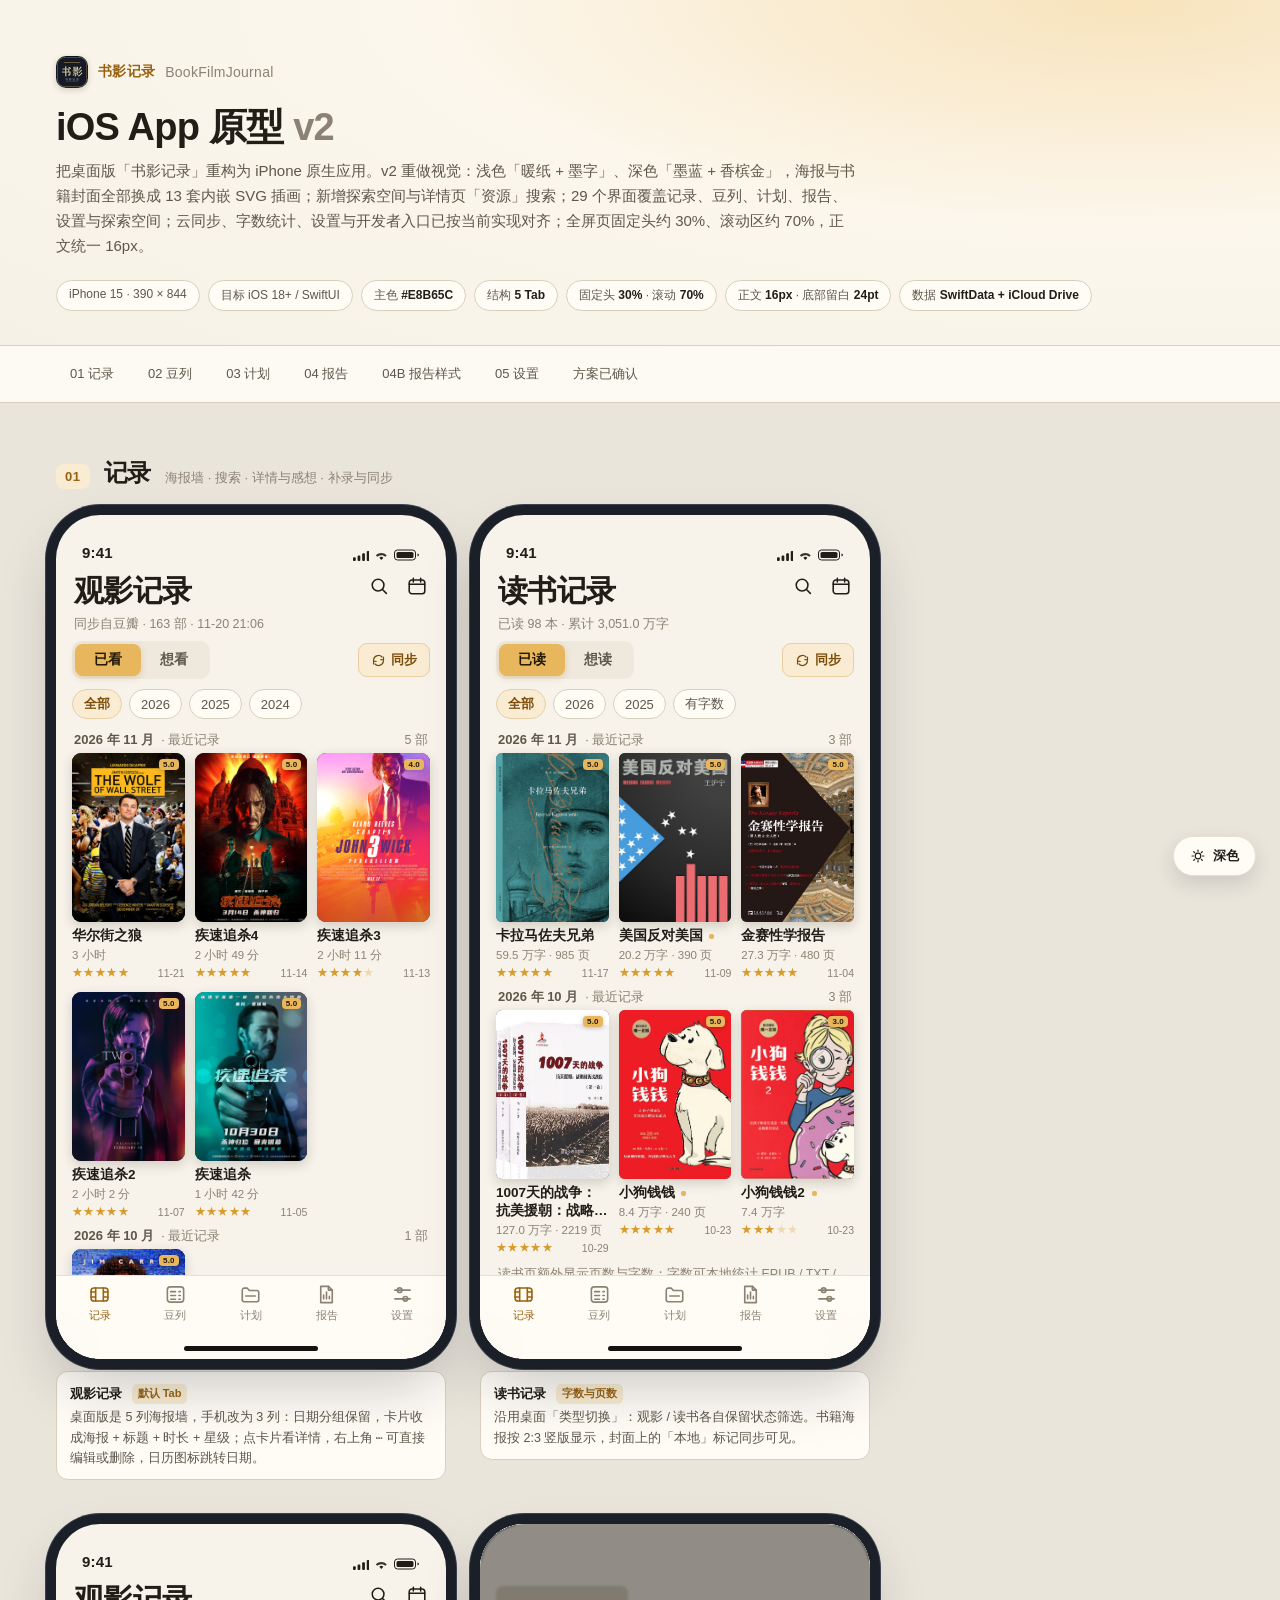
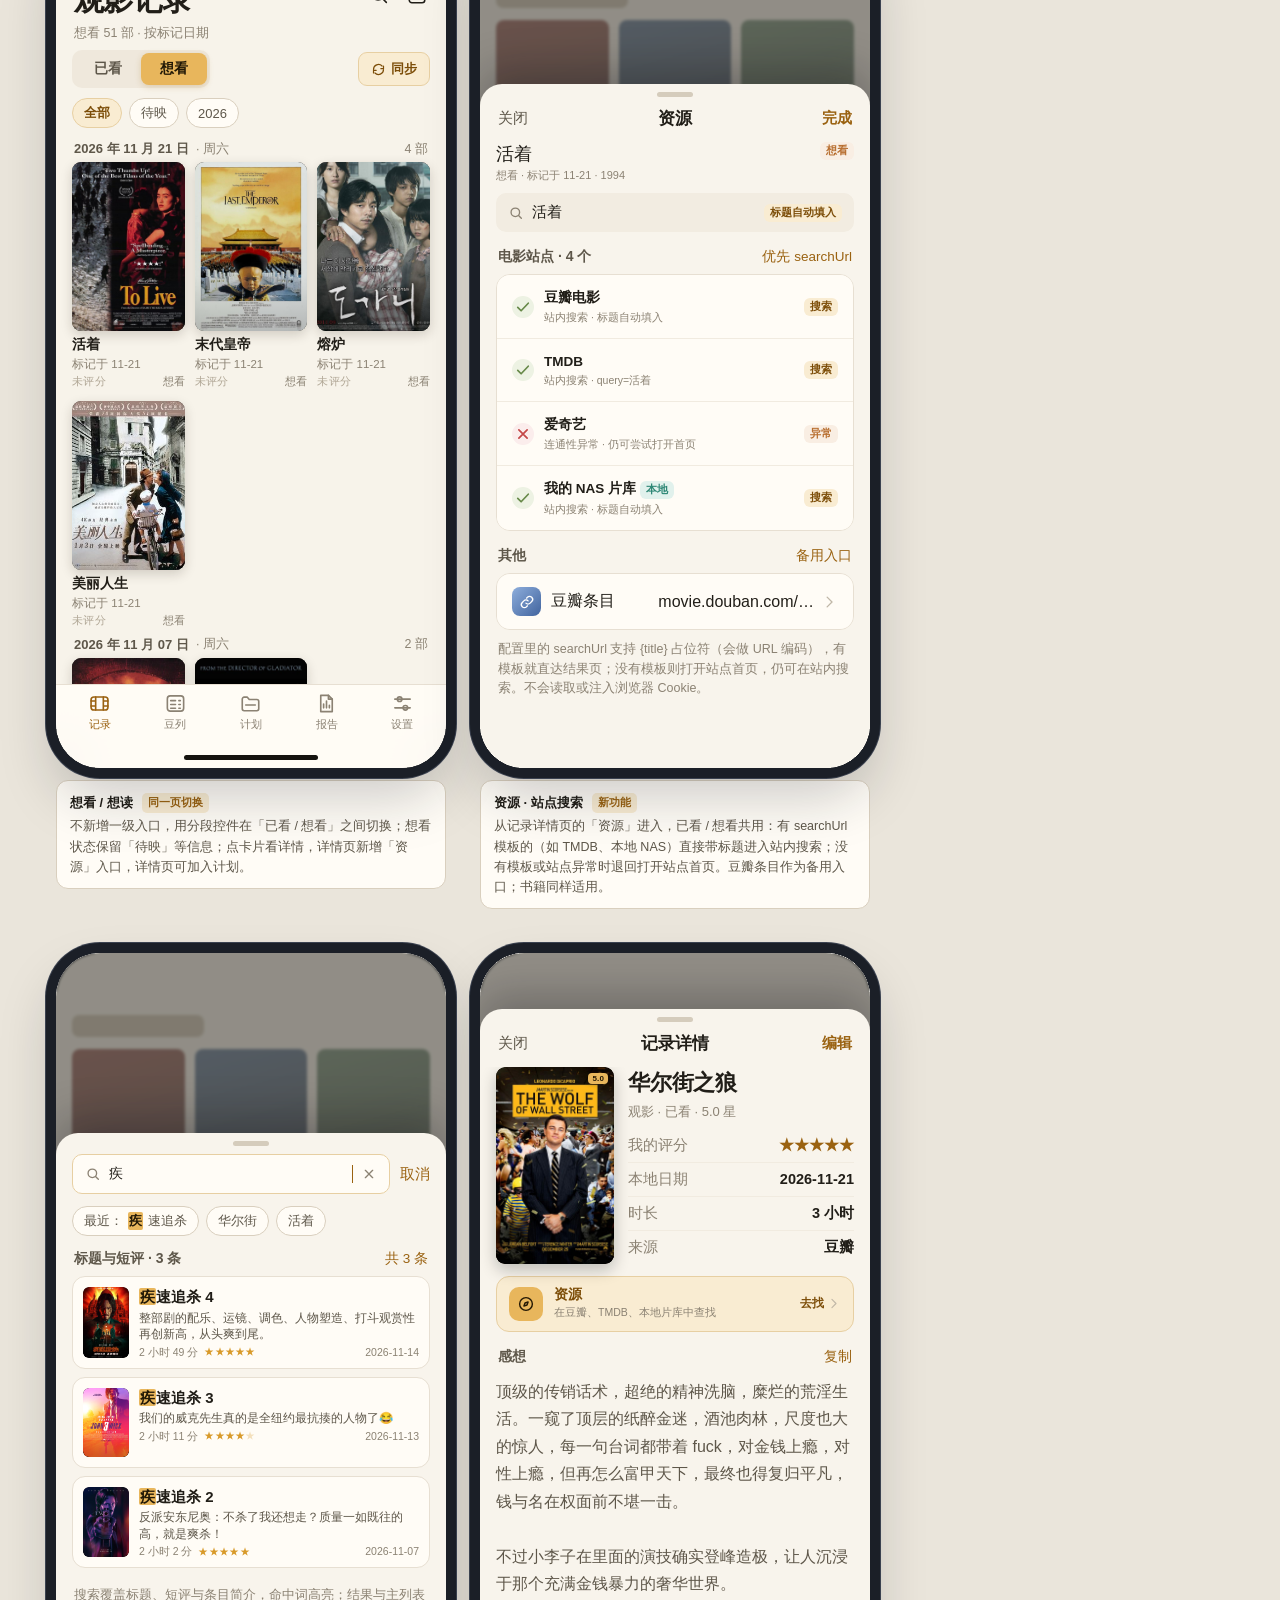
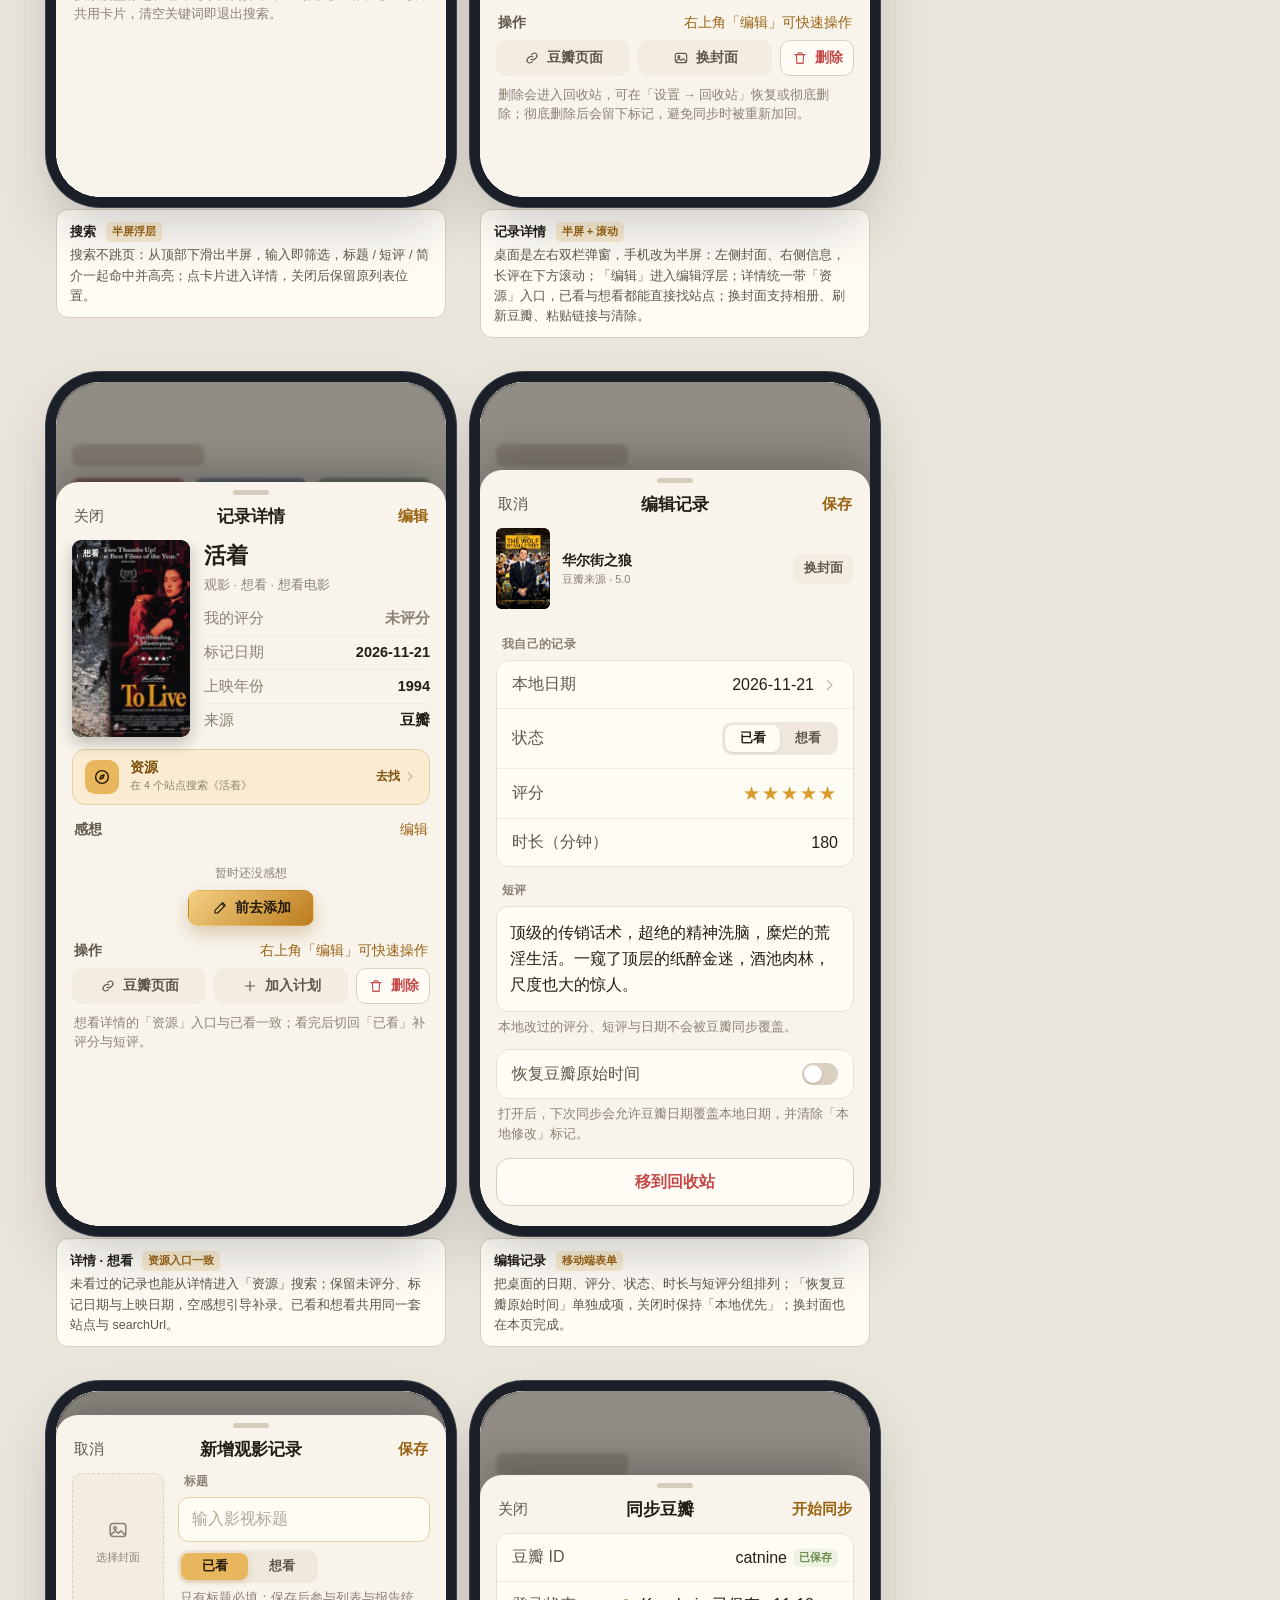
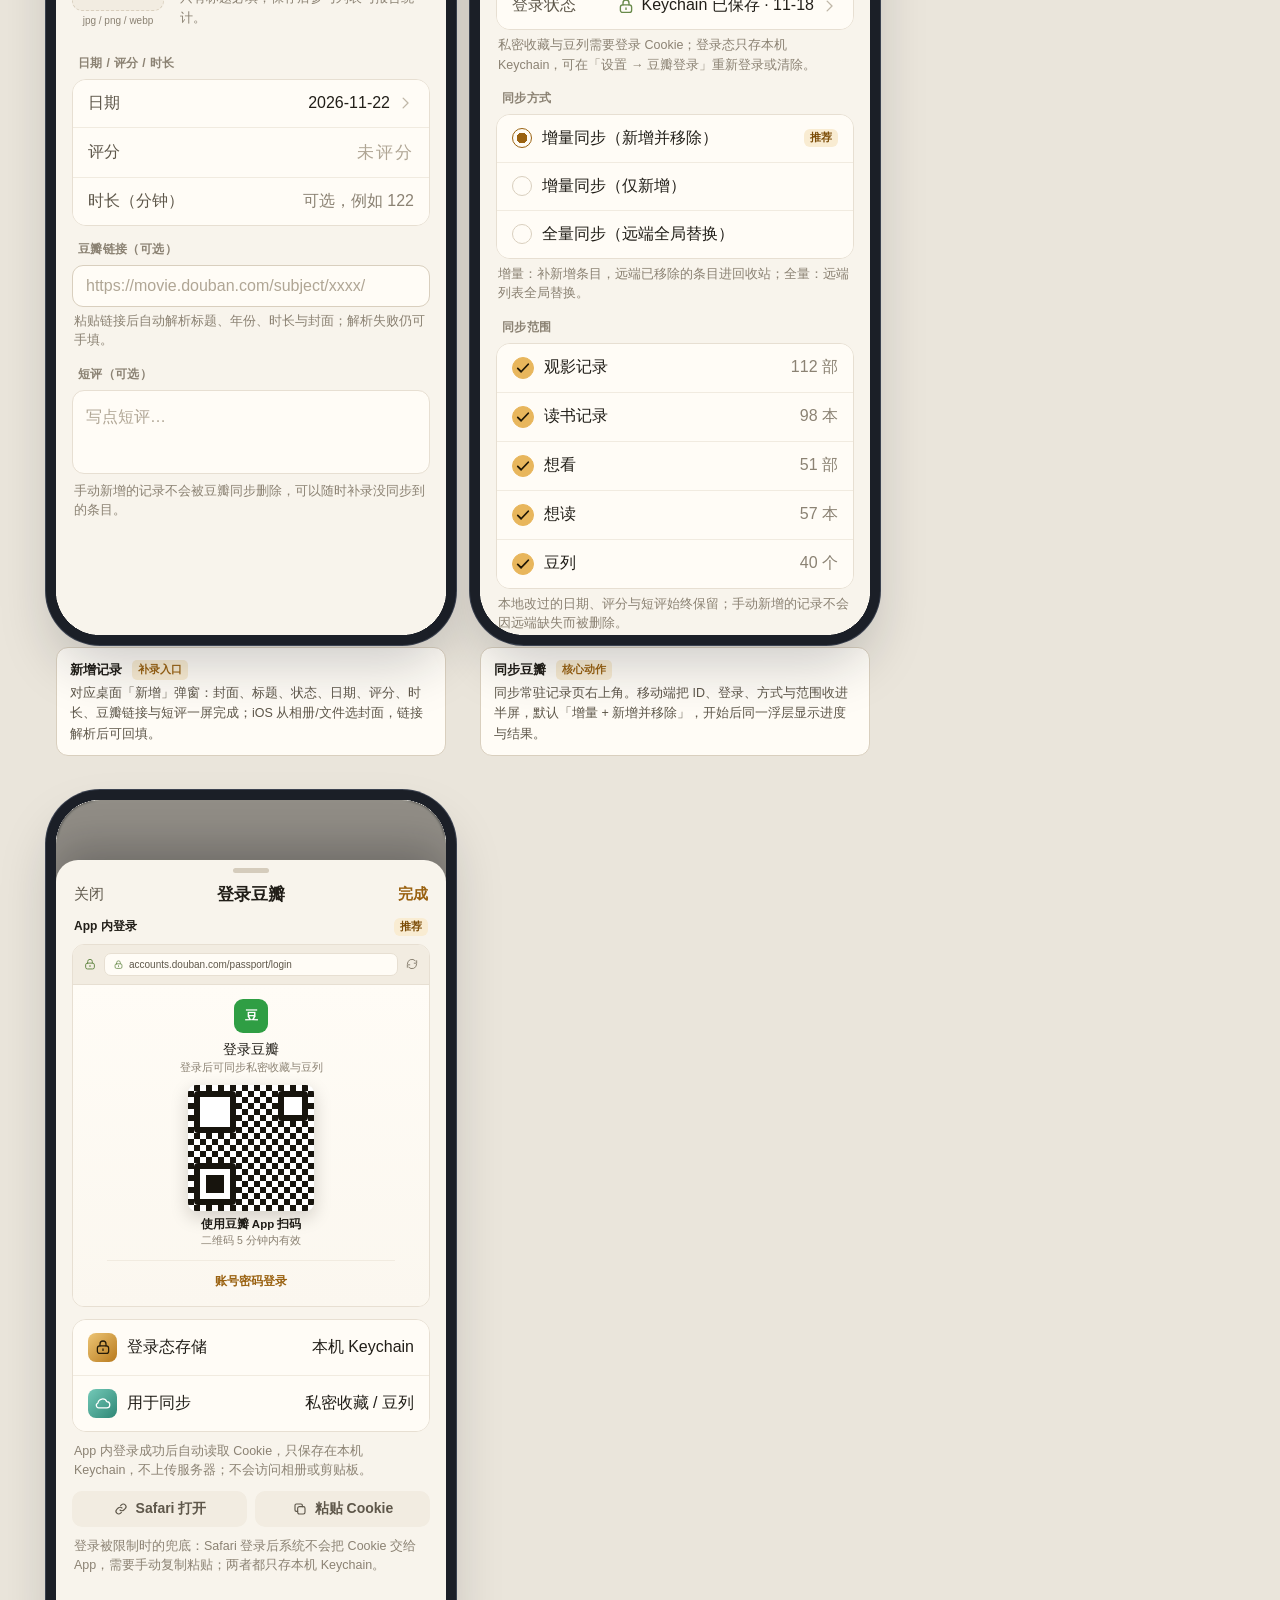
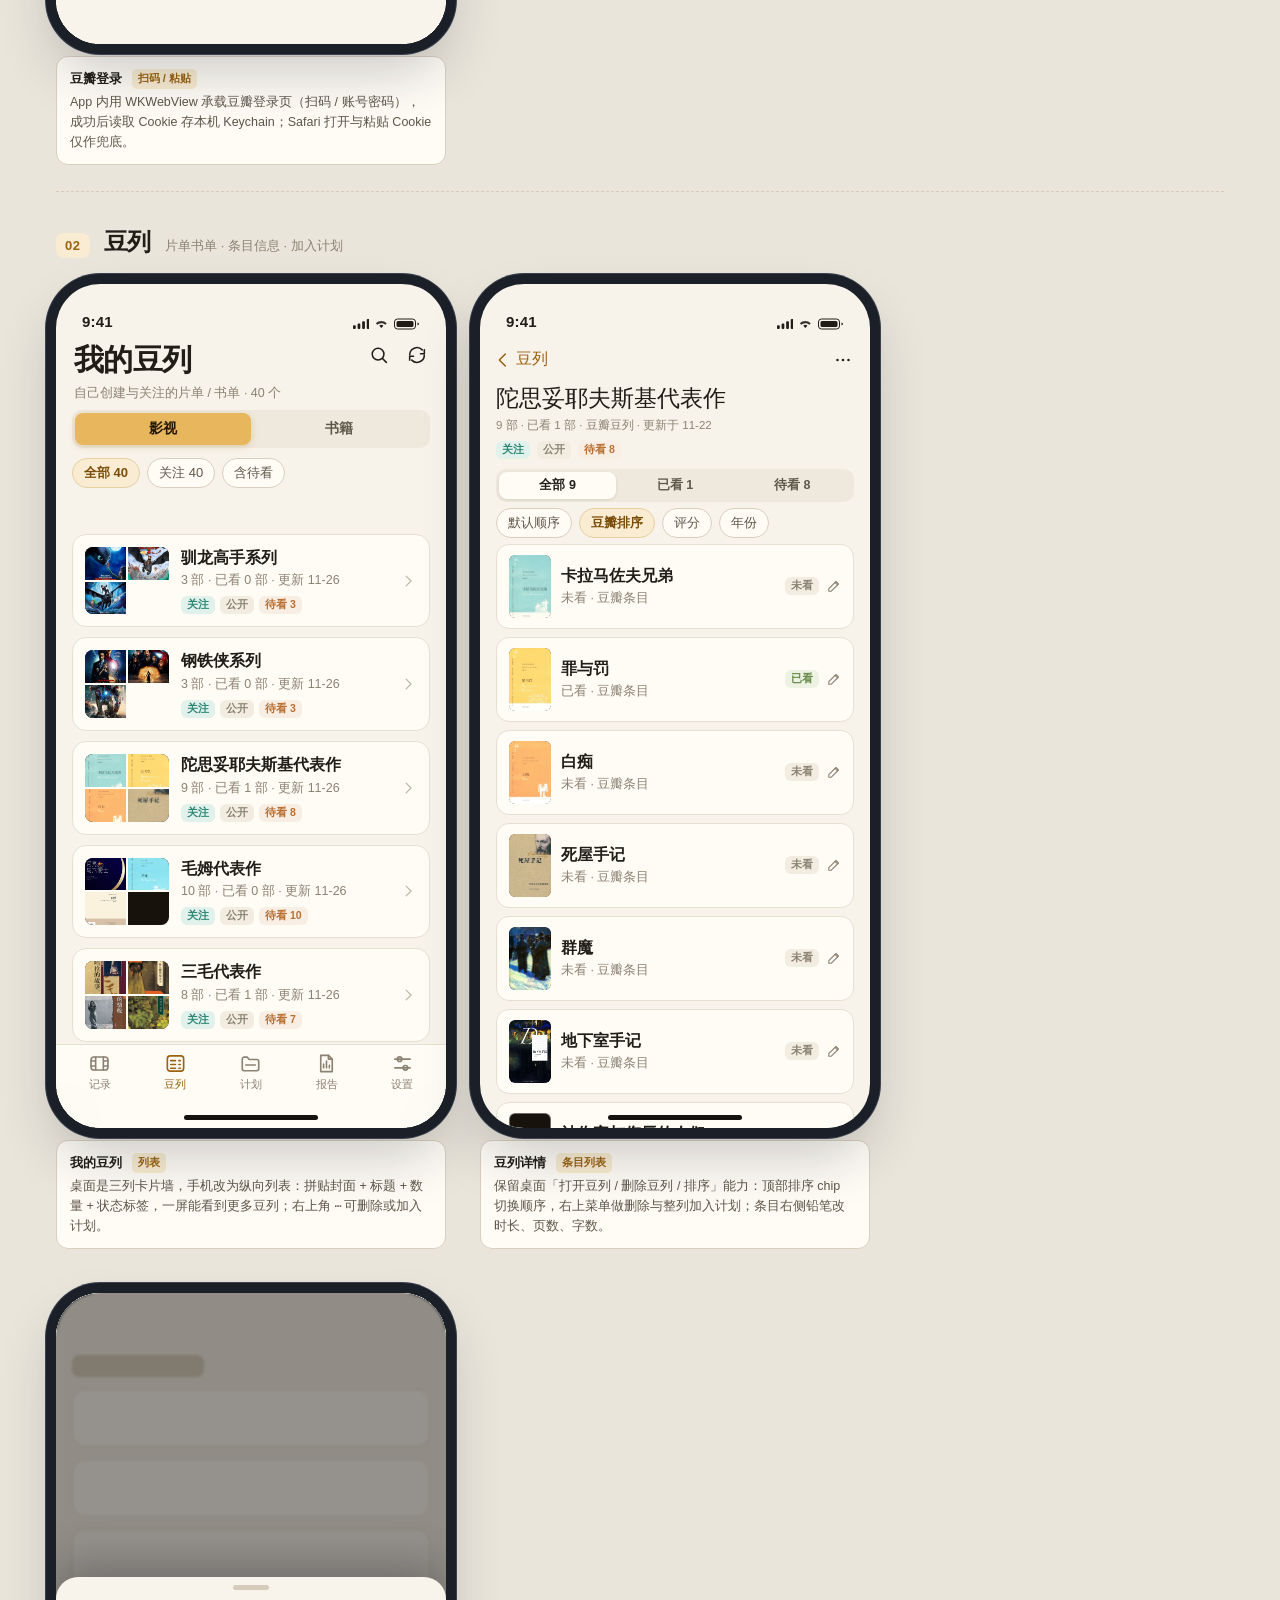
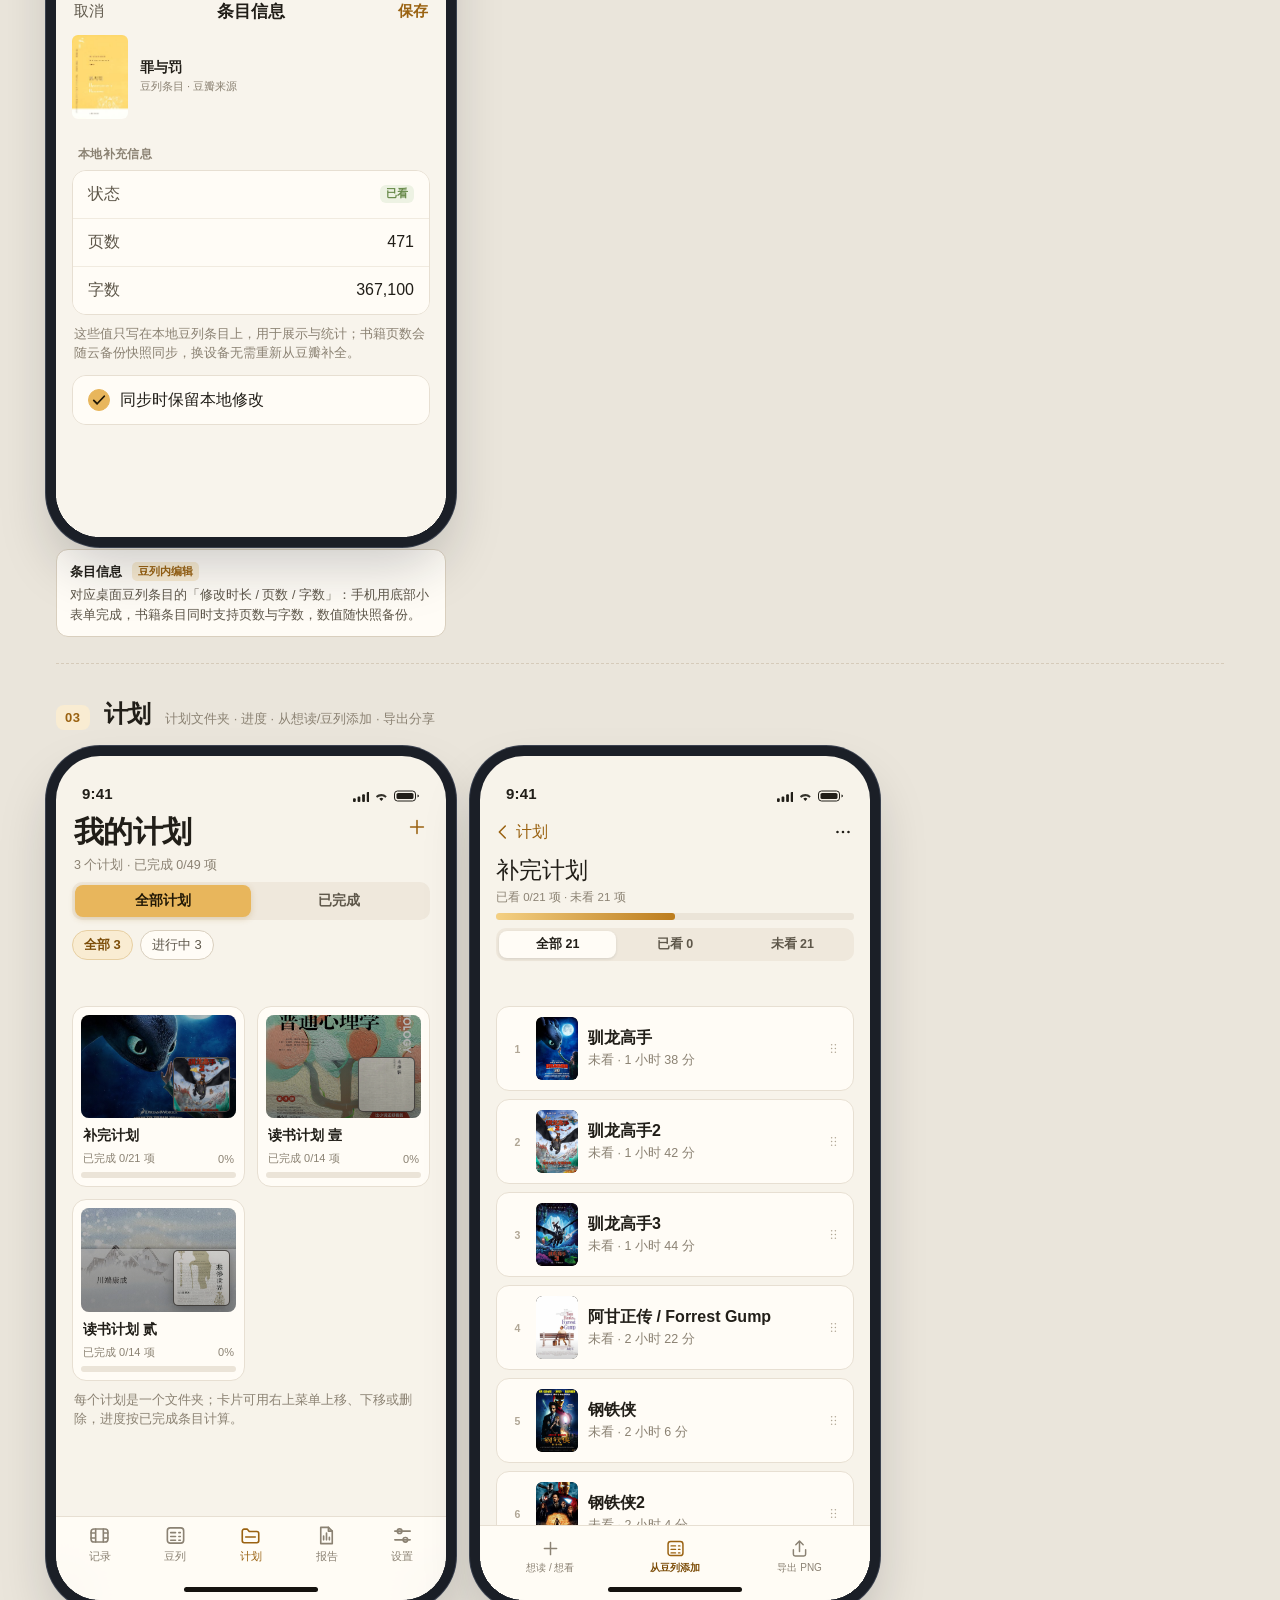
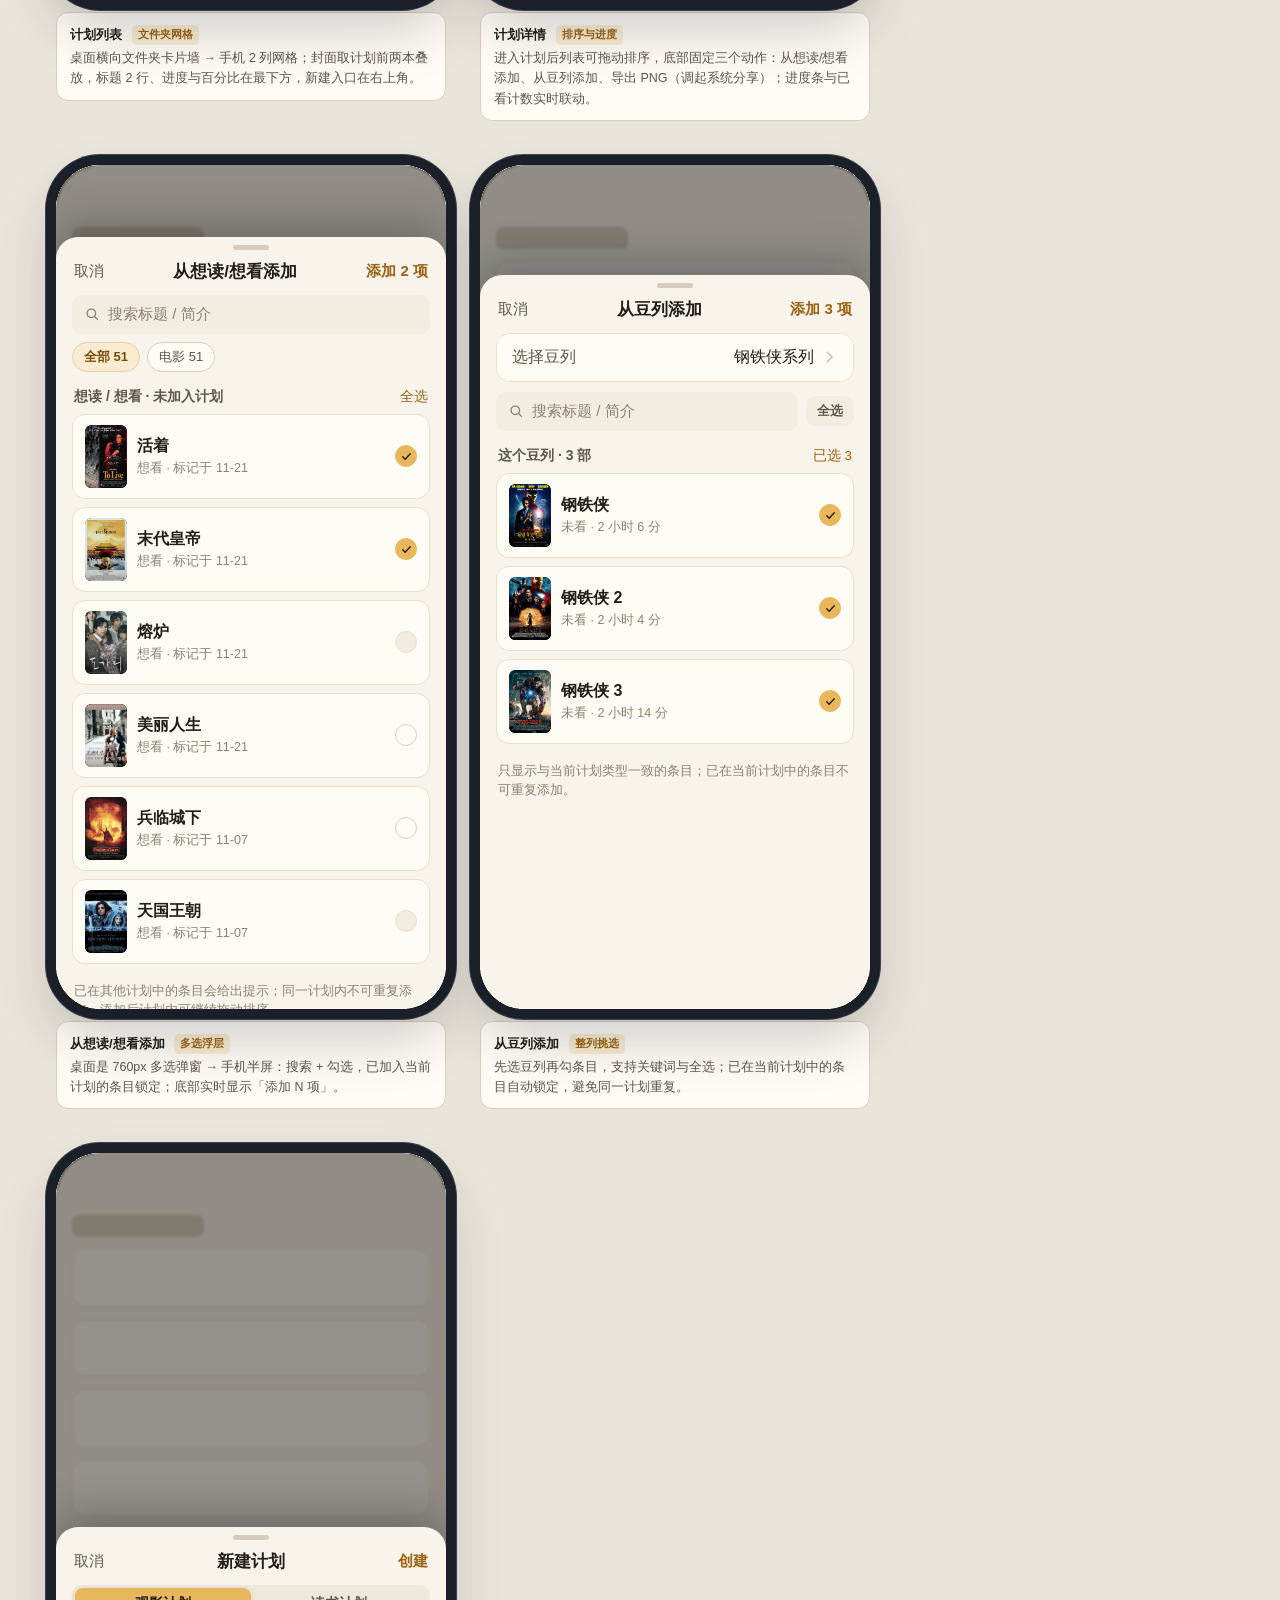
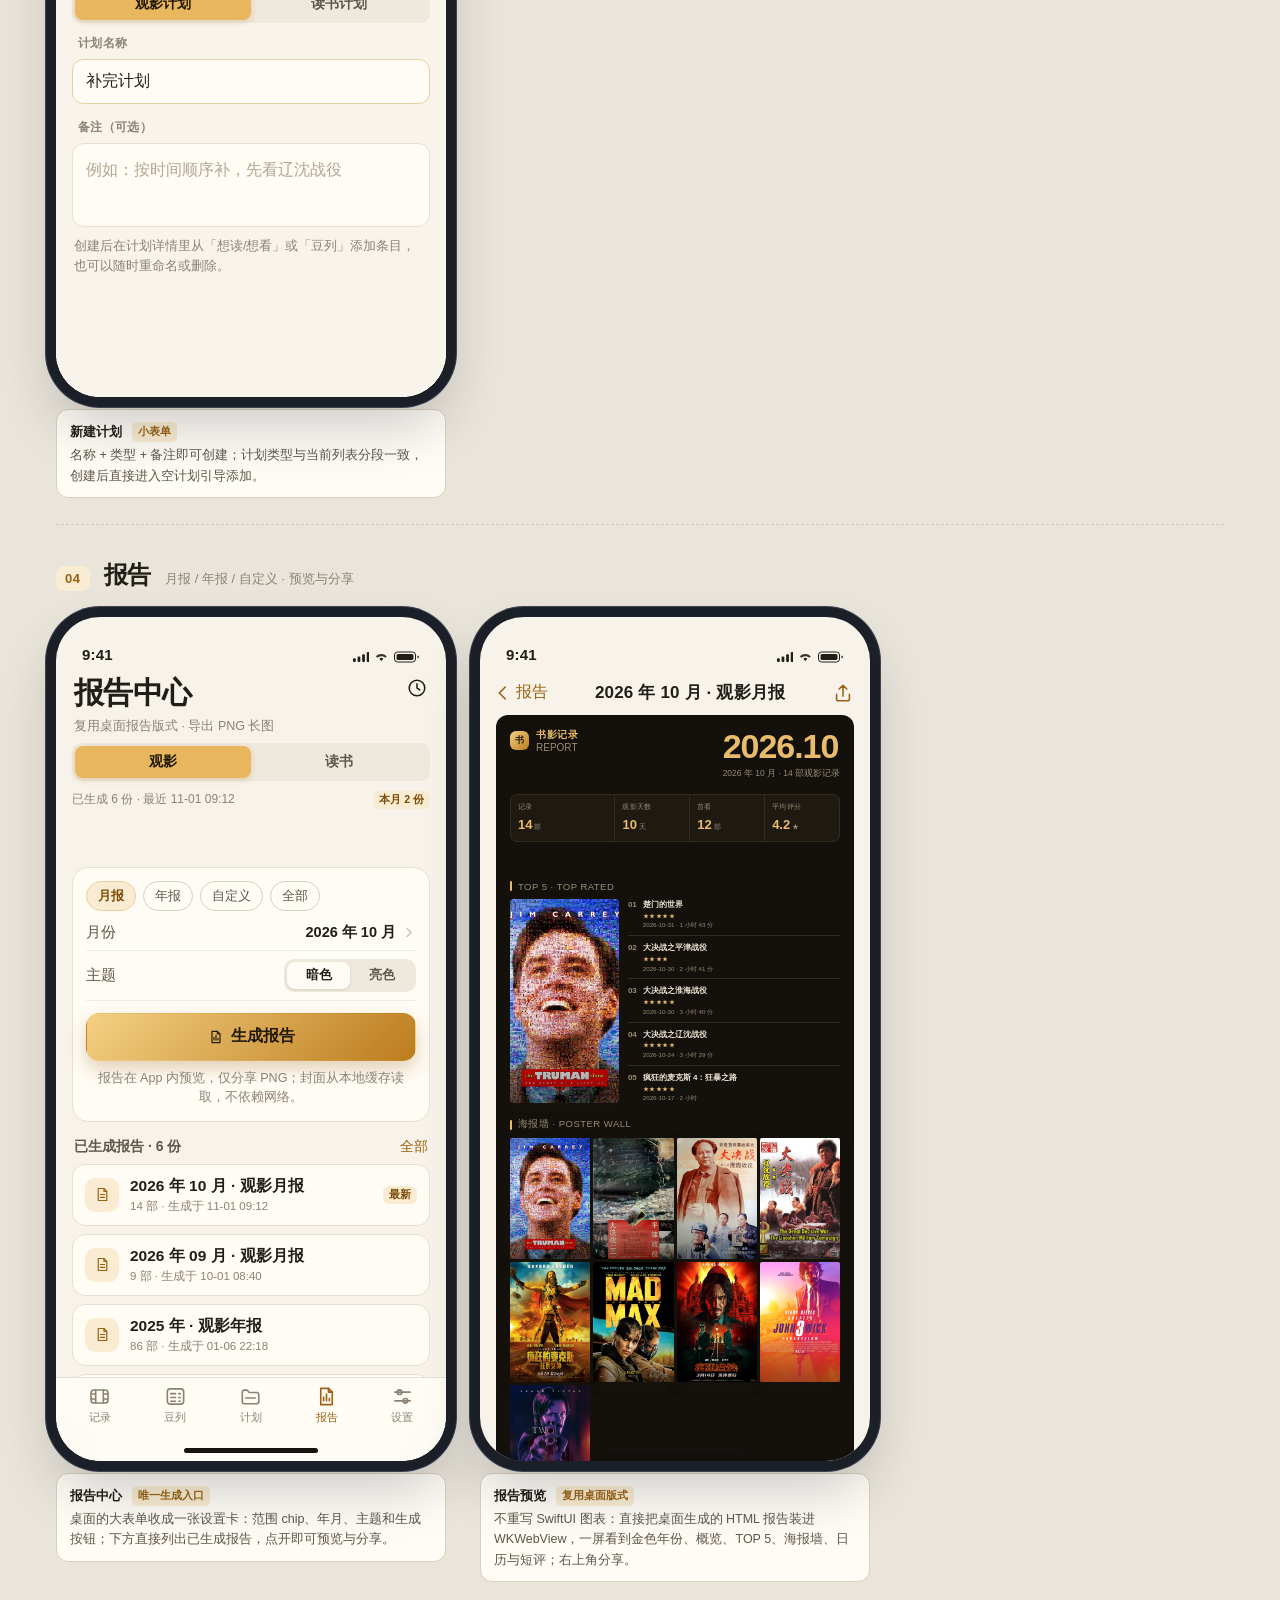
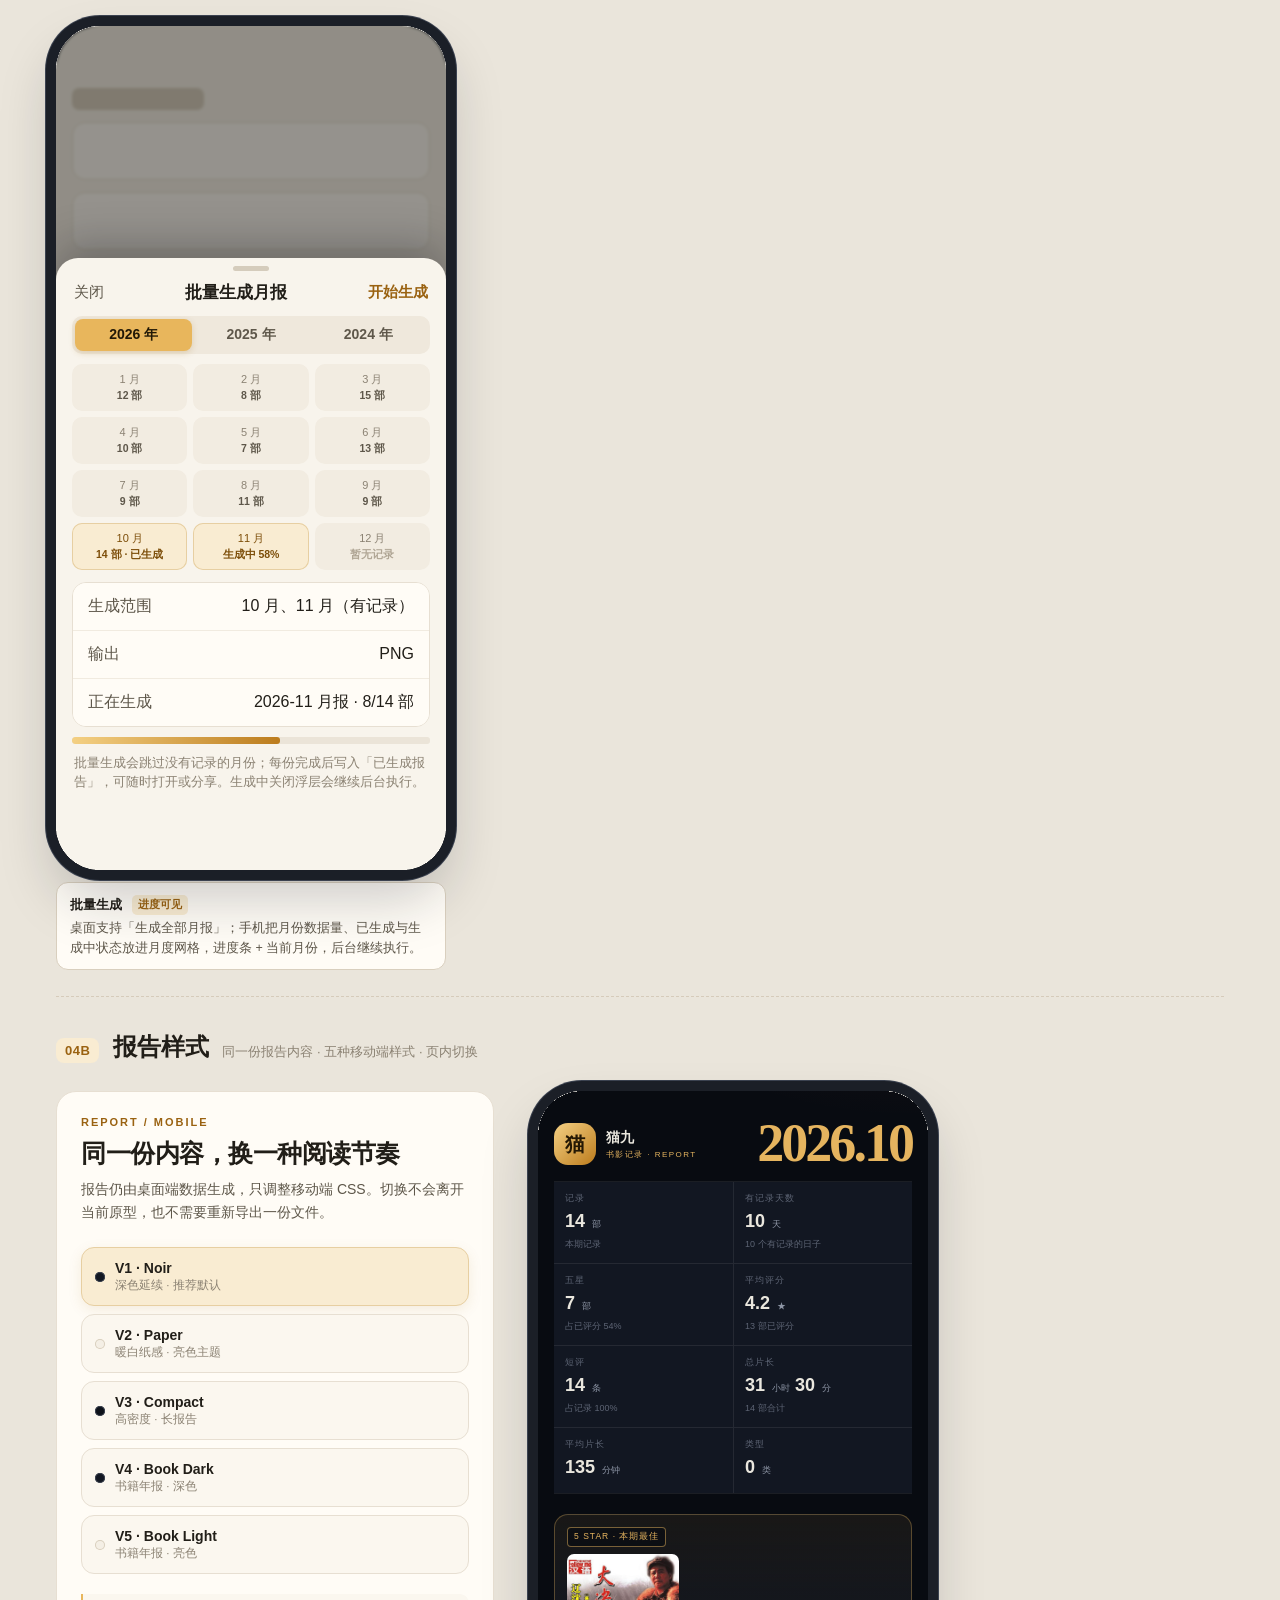
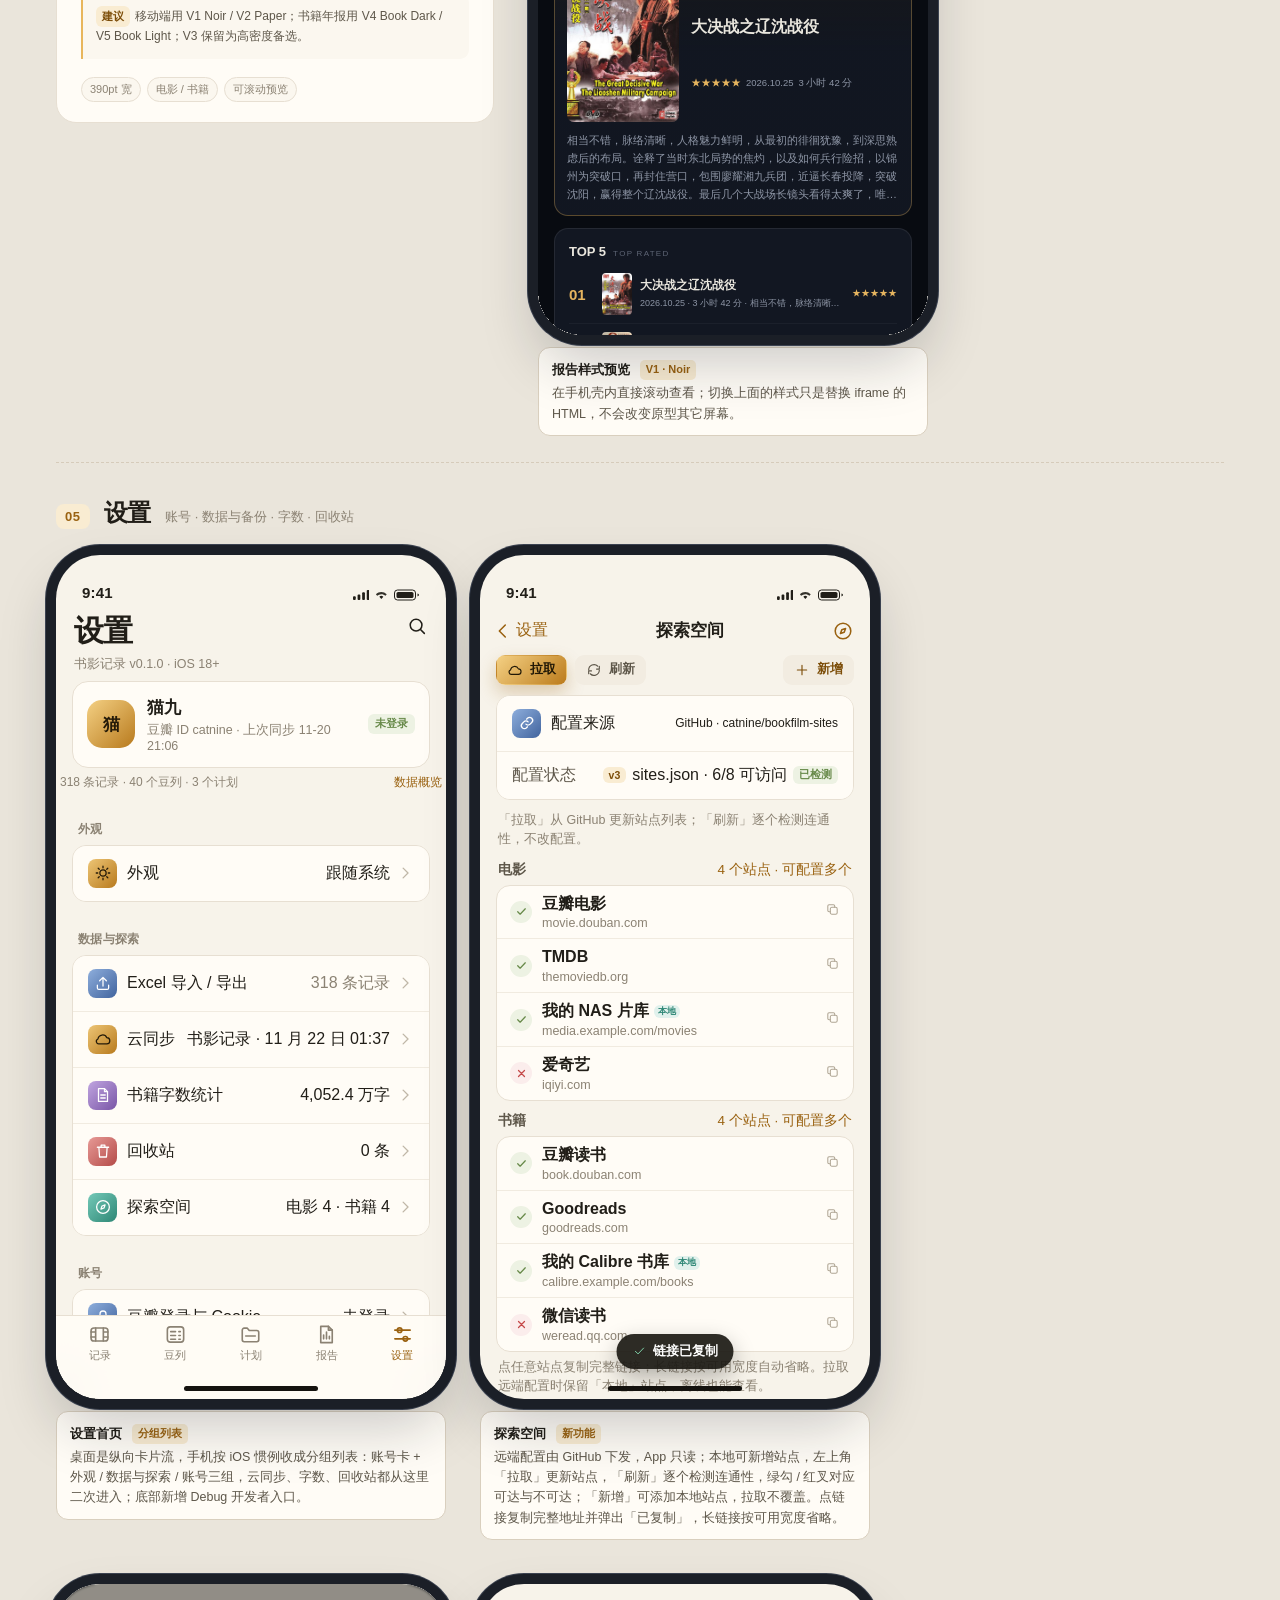
==== commit 0c0a3797: "功能补全" ====
--- a/prototype/index.html
+++ b/prototype/index.html
@@ -1754,7 +1754,7 @@
         <div class="large">
           <div>
             <h3>报告中心</h3>
-            <div class="cap">复用桌面报告版式 · 支持 HTML 与 PNG 长图</div>
+            <div class="cap">复用桌面报告版式 · 导出 PNG 长图</div>
           </div>
           <div class="icons"><svg class="ico"><use href="#i-clock"/></svg></div>
         </div>
@@ -1773,9 +1773,8 @@
             </div>
             <div class="compose-row" style="margin-top:4px"><span class="lb">月份</span><span class="vl">2026 年 10 月 <svg class="ico xs chev"><use href="#i-chev"/></svg></span></div>
             <div class="compose-row"><span class="lb">主题</span><span class="vl"><span class="seg sm" style="width:132px;flex:0 0 132px"><span class="on">暗色</span><span>亮色</span></span></span></div>
-            <div class="compose-row"><span class="lb">同时导出 PNG</span><span class="toggle"></span></div>
             <div class="btn primary mt12" style="width:100%"><svg class="ico"><use href="#i-report"/></svg>生成报告</div>
-            <div class="note" style="text-align:center;padding-top:8px">报告在 App 内预览，可分享 HTML 与 PNG；封面从本地缓存读取，不依赖网络。</div>
+            <div class="note" style="text-align:center;padding-top:8px">报告在 App 内预览，仅分享 PNG；封面从本地缓存读取，不依赖网络。</div>
           </div>
 
           <div class="section-t"><span>已生成报告 · 6 份</span><span class="link">全部</span></div>
@@ -1783,48 +1782,42 @@
             <div class="rf-ico"><svg class="ico"><use href="#i-doc"/></svg></div>
             <div class="rf-main">
               <div class="rf-title">2026 年 10 月 · 观影月报</div>
-              <div class="rf-meta">14 部 · HTML + PNG · 生成于 11-01 09:12</div>
+              <div class="rf-meta">14 部 · 生成于 11-01 09:12</div>
             </div>
             <span class="tag gold">最新</span>
-            <svg class="ico sm" style="color:var(--text3)"><use href="#i-more"/></svg>
           </div>
           <div class="report-file">
             <div class="rf-ico"><svg class="ico"><use href="#i-doc"/></svg></div>
             <div class="rf-main">
               <div class="rf-title">2026 年 09 月 · 观影月报</div>
-              <div class="rf-meta">9 部 · HTML · 生成于 10-01 08:40</div>
-            </div>
-            <svg class="ico sm" style="color:var(--text3)"><use href="#i-more"/></svg>
+              <div class="rf-meta">9 部 · 生成于 10-01 08:40</div>
+            </div>
           </div>
           <div class="report-file">
             <div class="rf-ico"><svg class="ico"><use href="#i-doc"/></svg></div>
             <div class="rf-main">
               <div class="rf-title">2025 年 · 观影年报</div>
-              <div class="rf-meta">86 部 · HTML + PNG · 生成于 01-06 22:18</div>
-            </div>
-            <svg class="ico sm" style="color:var(--text3)"><use href="#i-more"/></svg>
+              <div class="rf-meta">86 部 · 生成于 01-06 22:18</div>
+            </div>
           </div>
           <div class="report-file">
             <div class="rf-ico"><svg class="ico"><use href="#i-doc"/></svg></div>
-            <div class="rf-main"><div class="rf-title">2026 年 · 读书年报</div><div class="rf-meta">42 本 · HTML + PNG · 生成于 01-06 22:20</div></div>
-            <svg class="ico sm" style="color:var(--text3)"><use href="#i-more"/></svg>
+            <div class="rf-main"><div class="rf-title">2026 年 · 读书年报</div><div class="rf-meta">42 本 · 生成于 01-06 22:20</div></div>
           </div>
           <div class="report-file">
             <div class="rf-ico"><svg class="ico"><use href="#i-doc"/></svg></div>
-            <div class="rf-main"><div class="rf-title">2026 年 10 月 · 读书月报</div><div class="rf-meta">3 本 · HTML + PNG · 生成于 11-01 09:14</div></div>
-            <svg class="ico sm" style="color:var(--text3)"><use href="#i-more"/></svg>
+            <div class="rf-main"><div class="rf-title">2026 年 10 月 · 读书月报</div><div class="rf-meta">3 本 · 生成于 11-01 09:14</div></div>
           </div>
           <div class="report-file">
             <div class="rf-ico"><svg class="ico"><use href="#i-doc"/></svg></div>
-            <div class="rf-main"><div class="rf-title">观影 · 自定义报告</div><div class="rf-meta">28 部 · HTML · 生成于 09-18 10:20</div></div>
-            <svg class="ico sm" style="color:var(--text3)"><use href="#i-more"/></svg>
+            <div class="rf-main"><div class="rf-title">观影 · 自定义报告</div><div class="rf-meta">28 部 · 生成于 09-18 10:20</div></div>
           </div>
           <div class="btn ghost mt8" style="width:100%"><svg class="ico"><use href="#i-cal"/></svg>批量生成 2026 年全部月报</div>
-          <div class="note">桌面按「月 / 年 / 自定义 / 全部」四档生成；手机保留同样四档，把「最近生成」做成可打开、分享、删除的清单。</div>
+          <div class="note">桌面按「月 / 年 / 自定义 / 全部」四档生成；手机保留同样四档，自定义可按年份选择范围，把「最近生成」做成可打开、分享的清单。</div>
         </div>
         <div class="tabbar"><div class="tab"><svg class="ico"><use href="#i-record"/></svg><span>记录</span></div><div class="tab"><svg class="ico"><use href="#i-list"/></svg><span>豆列</span></div><div class="tab"><svg class="ico"><use href="#i-folder"/></svg><span>计划</span></div><div class="tab on"><svg class="ico"><use href="#i-report"/></svg><span>报告</span></div><div class="tab"><svg class="ico"><use href="#i-set"/></svg><span>设置</span></div><div class="homebar"></div></div>
       </div>
-      <figcaption><b>报告中心 <span class="tagline">唯一生成入口</span></b>桌面的大表单收成一张设置卡：范围 chip、月份、主题、PNG 开关和生成按钮；下方直接列出已生成报告，点开即可预览与分享。</figcaption>
+      <figcaption><b>报告中心 <span class="tagline">唯一生成入口</span></b>桌面的大表单收成一张设置卡：范围 chip、年月、主题和生成按钮；下方直接列出已生成报告，点开即可预览与分享。</figcaption>
     </figure>
 
     <figure>
@@ -1869,7 +1862,7 @@
               </div>
             </div>
 
-            <div class="rp-sec">整合海报 · POSTER WALL</div>
+            <div class="rp-sec">海报墙 · POSTER WALL</div>
             <div class="rp-wall">
               <div class="poster has-cover"><img class="cover-img" src="assets/covers/movie-1292064.jpg" alt=""></div>
               <div class="poster has-cover"><img class="cover-img" src="assets/covers/movie-1307729.jpg" alt=""></div>
@@ -1937,7 +1930,7 @@
             </div>
             <div class="group-card mt12">
               <div class="field"><span class="lb">生成范围</span><span class="vl">10 月、11 月（有记录）</span></div>
-              <div class="field"><span class="lb">输出</span><span class="vl">HTML + PNG</span></div>
+              <div class="field"><span class="lb">输出</span><span class="vl">PNG</span></div>
               <div class="field"><span class="lb">正在生成</span><span class="vl gold">2026-11 月报 · 8/14 部</span></div>
             </div>
             <div class="progress mt10" style="height:7px"><div class="fill" style="width:58%"></div></div>
@@ -2385,7 +2378,7 @@
     </div>
     <div class="decision">
       <h3><span class="idx">06</span>报告复用桌面 HTML</h3>
-      <p>报告版式复杂（TOP 5、整合海报、日历、短评），用 SwiftUI 重写成本高且容易走样。iOS 生成同一份 HTML，用 WKWebView 预览，PNG 由 WebView 快照导出。</p>
+      <p>报告版式复杂（TOP 5、海报墙、日历、短评），用 SwiftUI 重写成本高且容易走样。iOS 生成同一份 HTML，用 WKWebView 预览，PNG 由 WebView 快照导出。</p>
       <div class="rec">已确认：PNG 用 WebView 快照，超过 12000px 自动分段；HTML 始终保留。</div>
     </div>
     <div class="decision">
